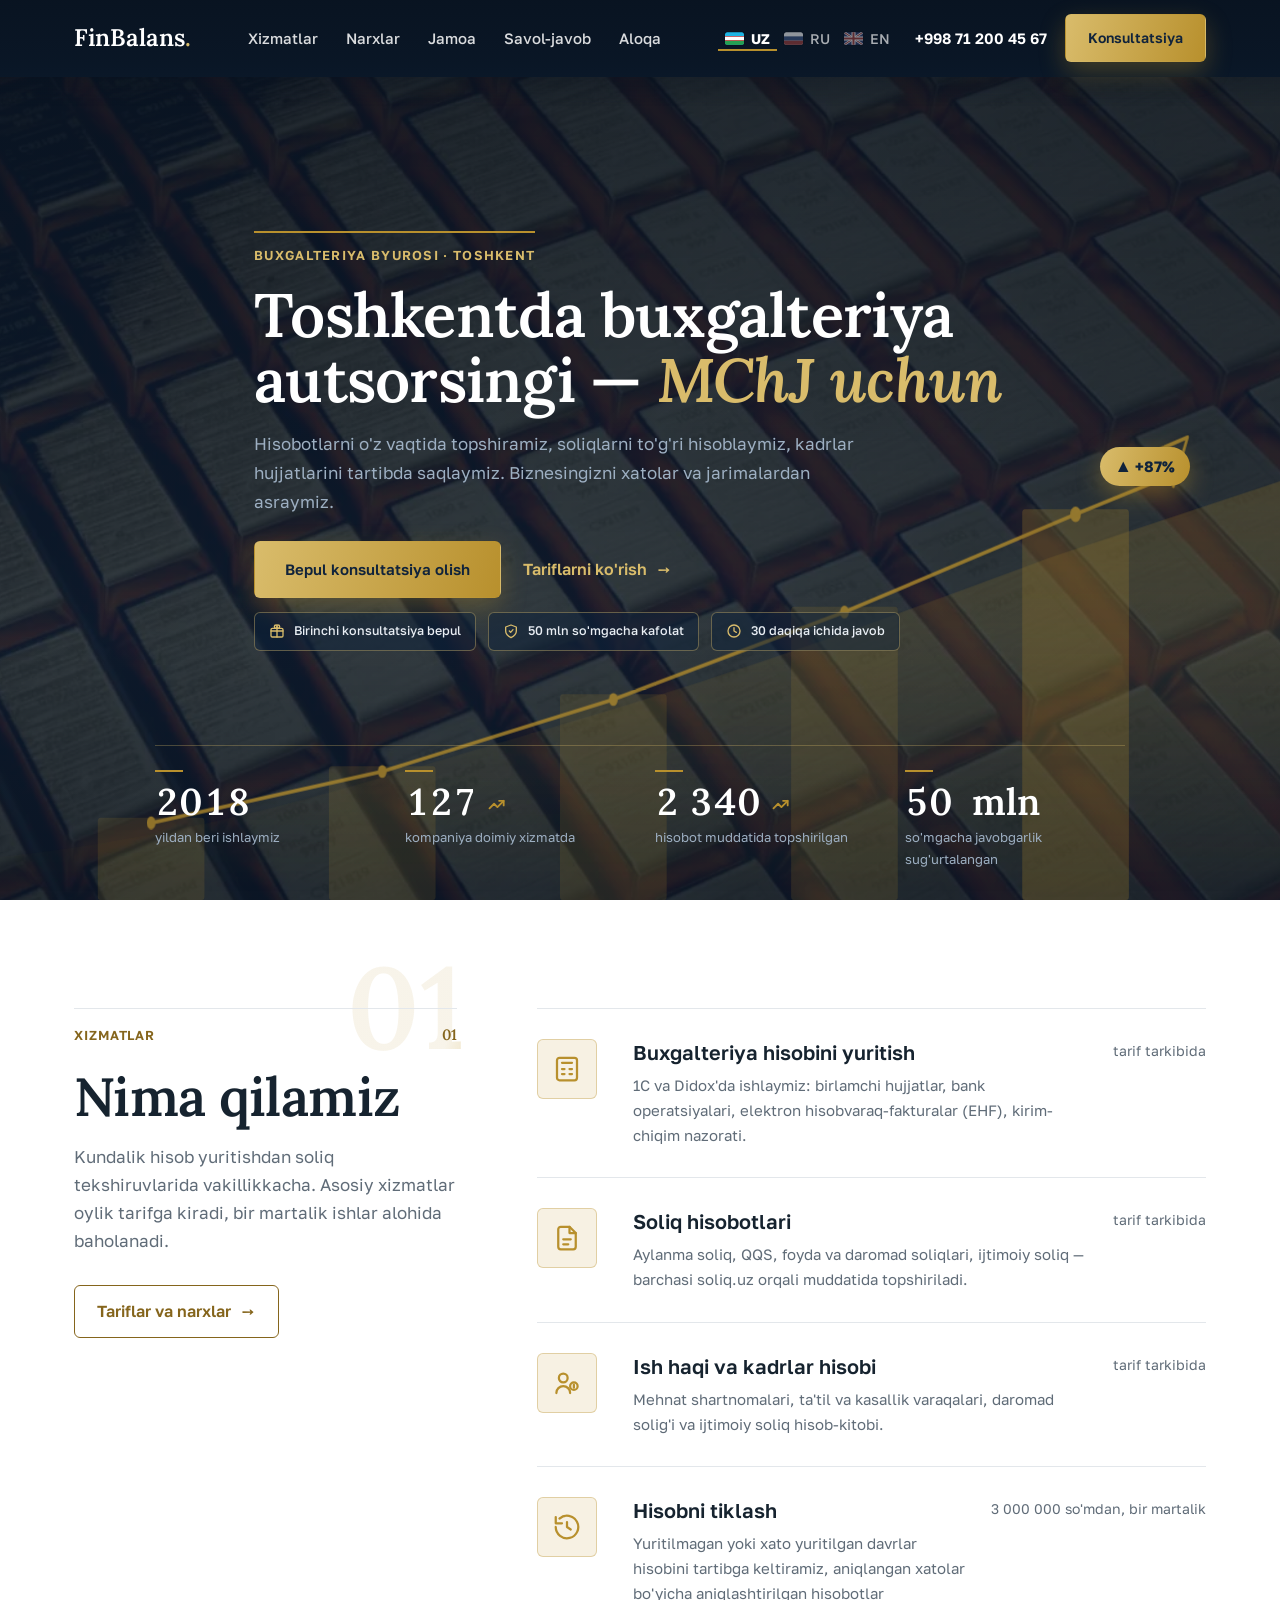
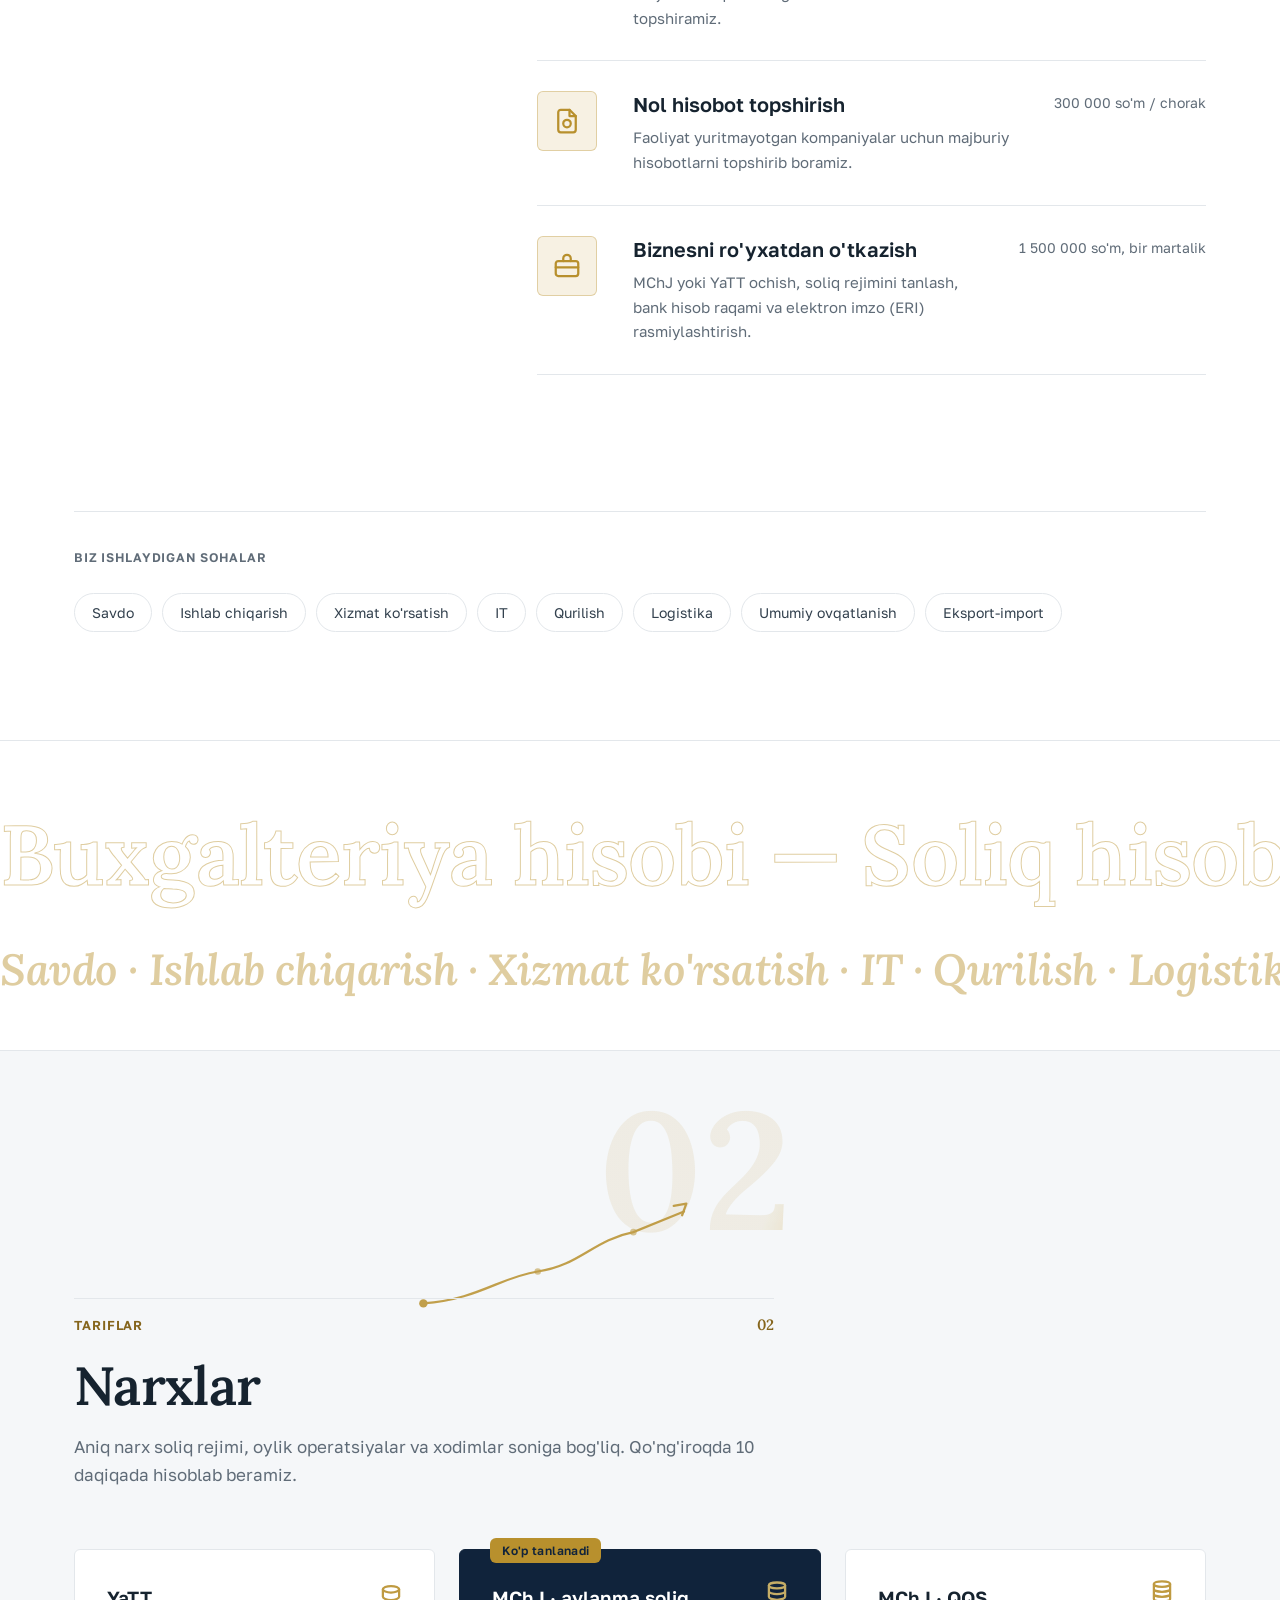
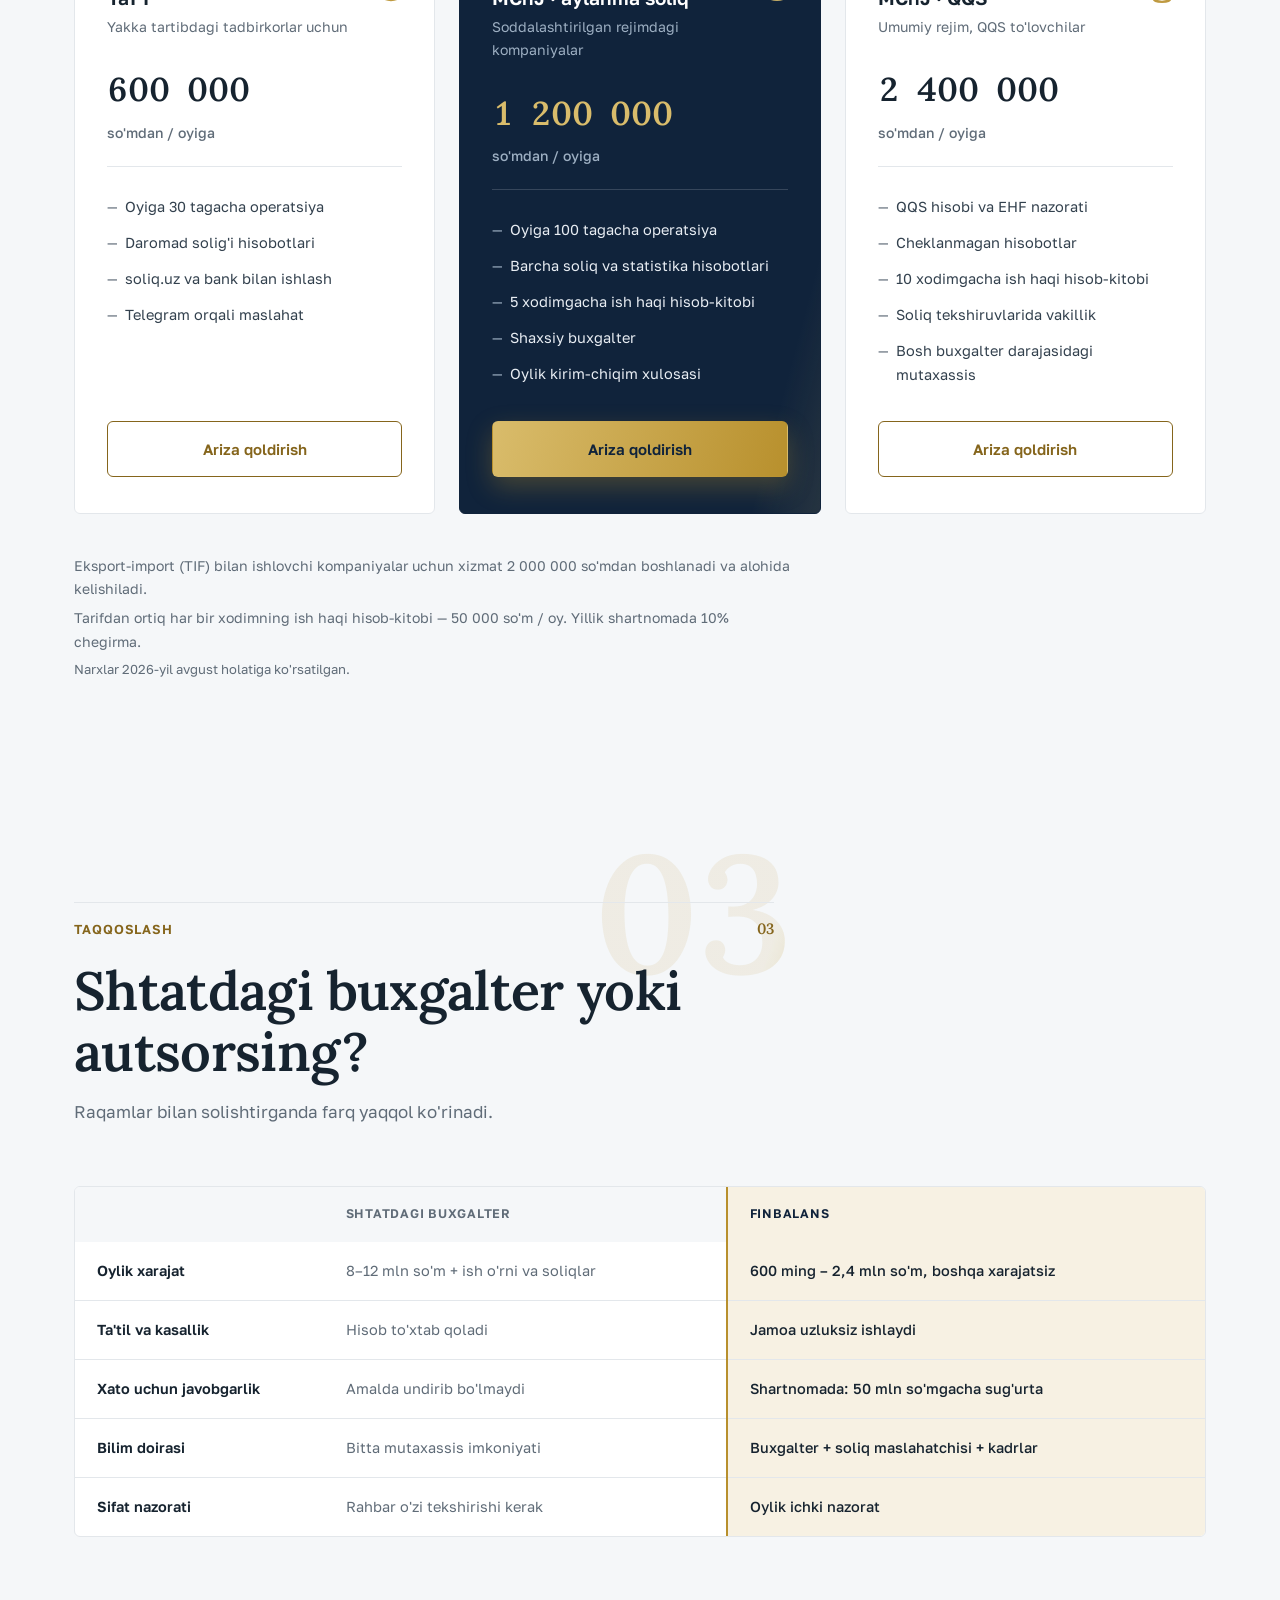
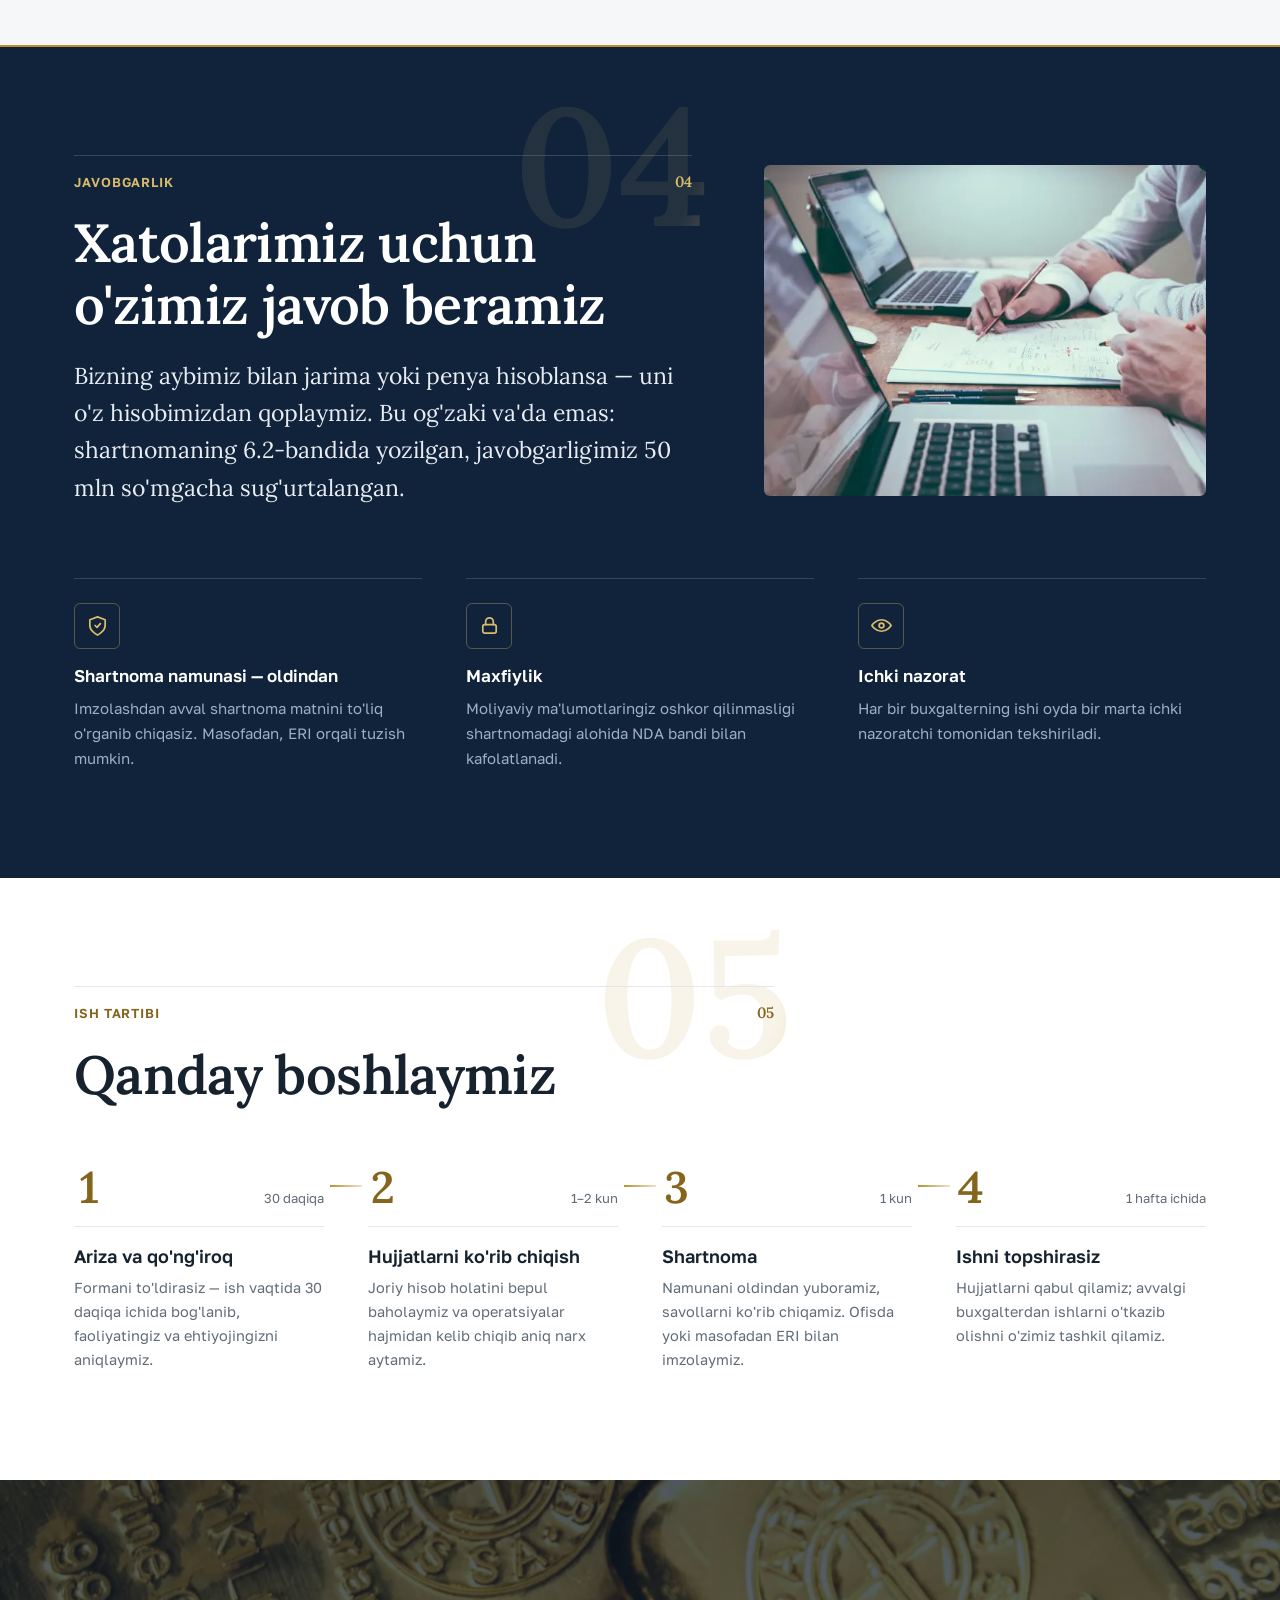
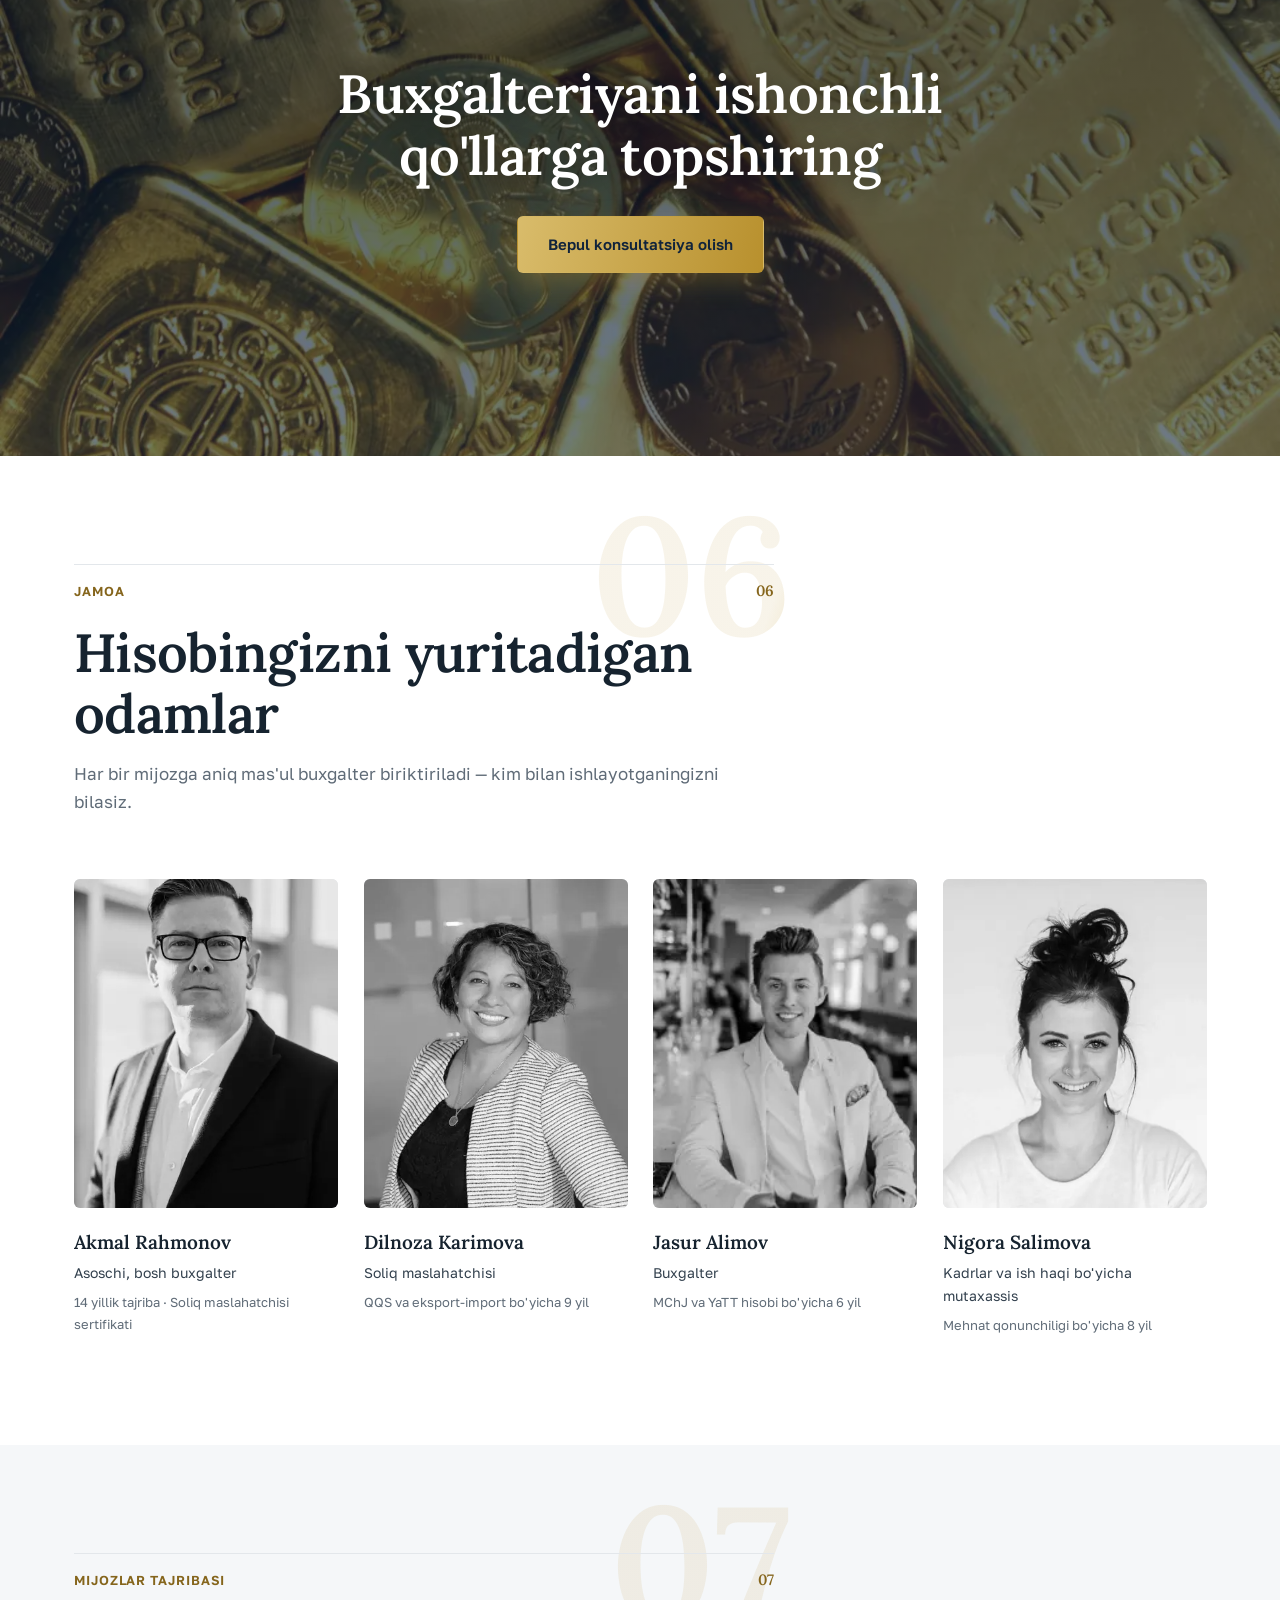
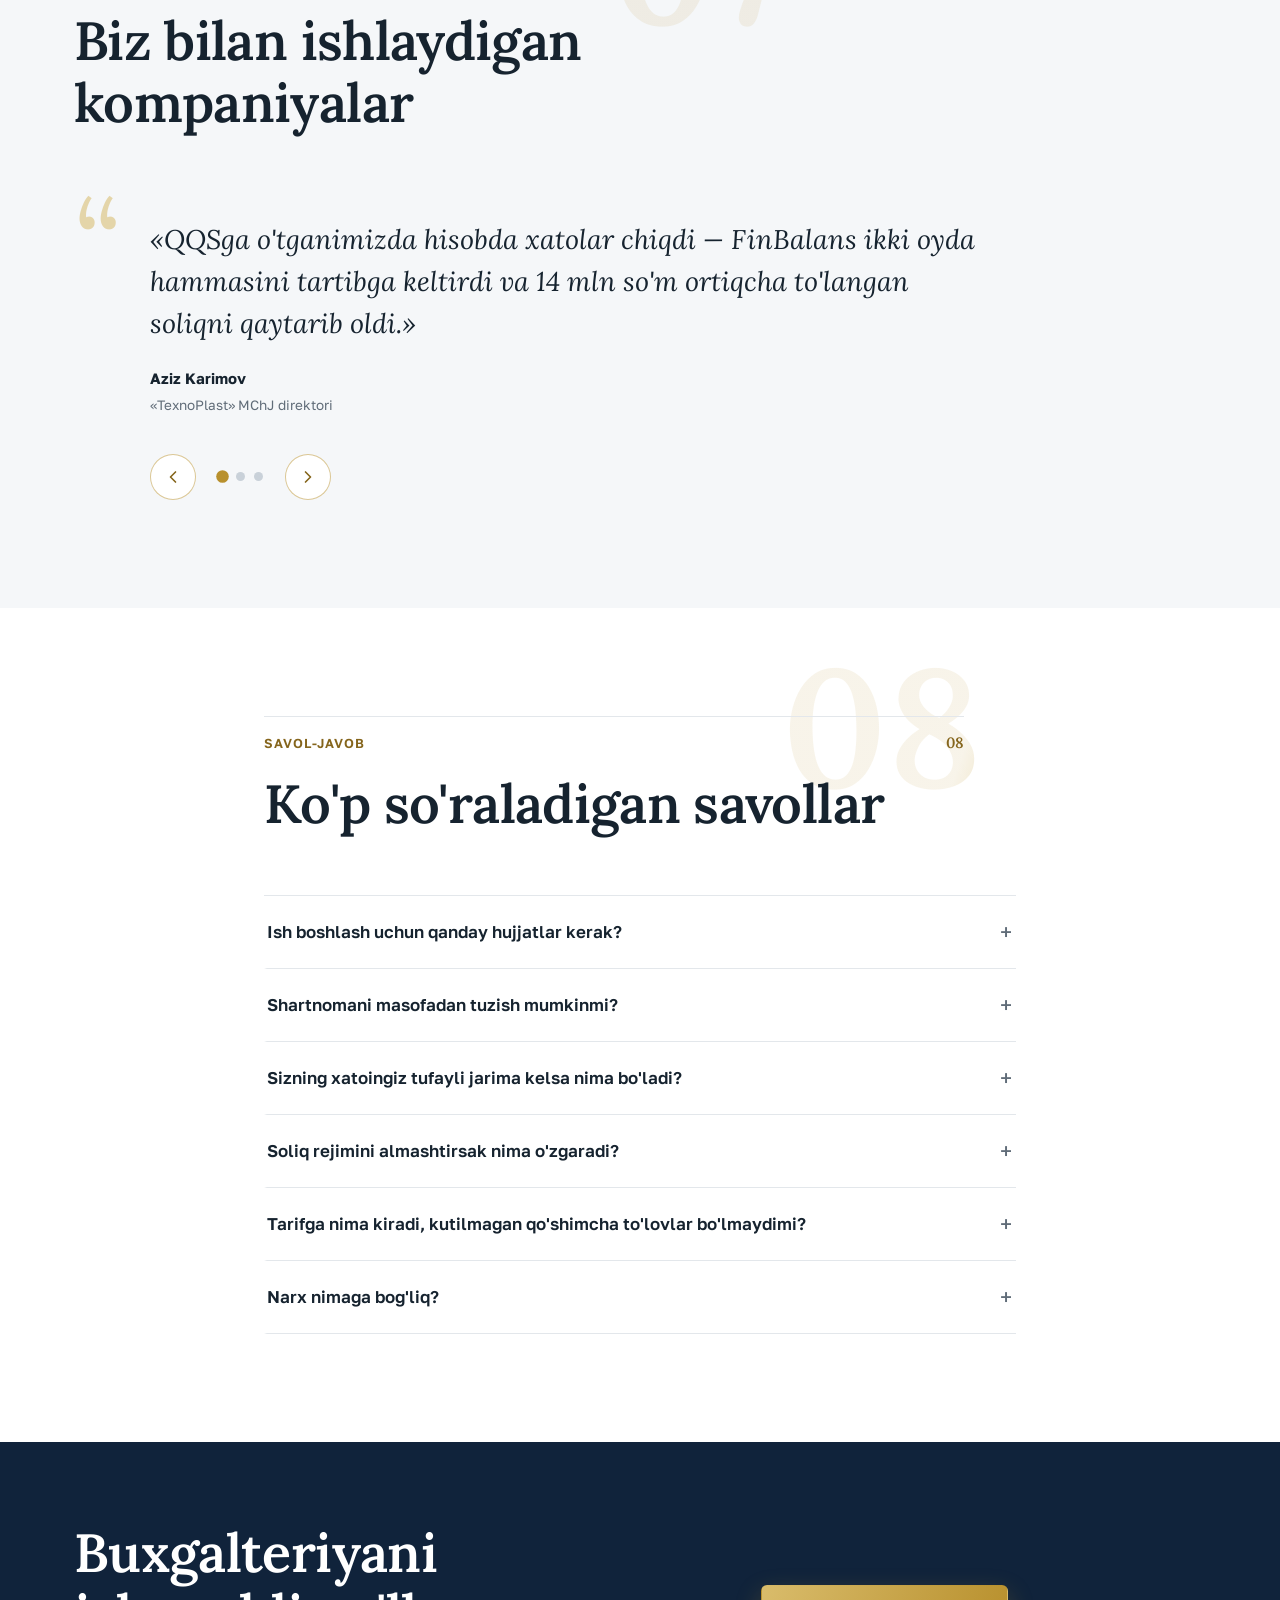
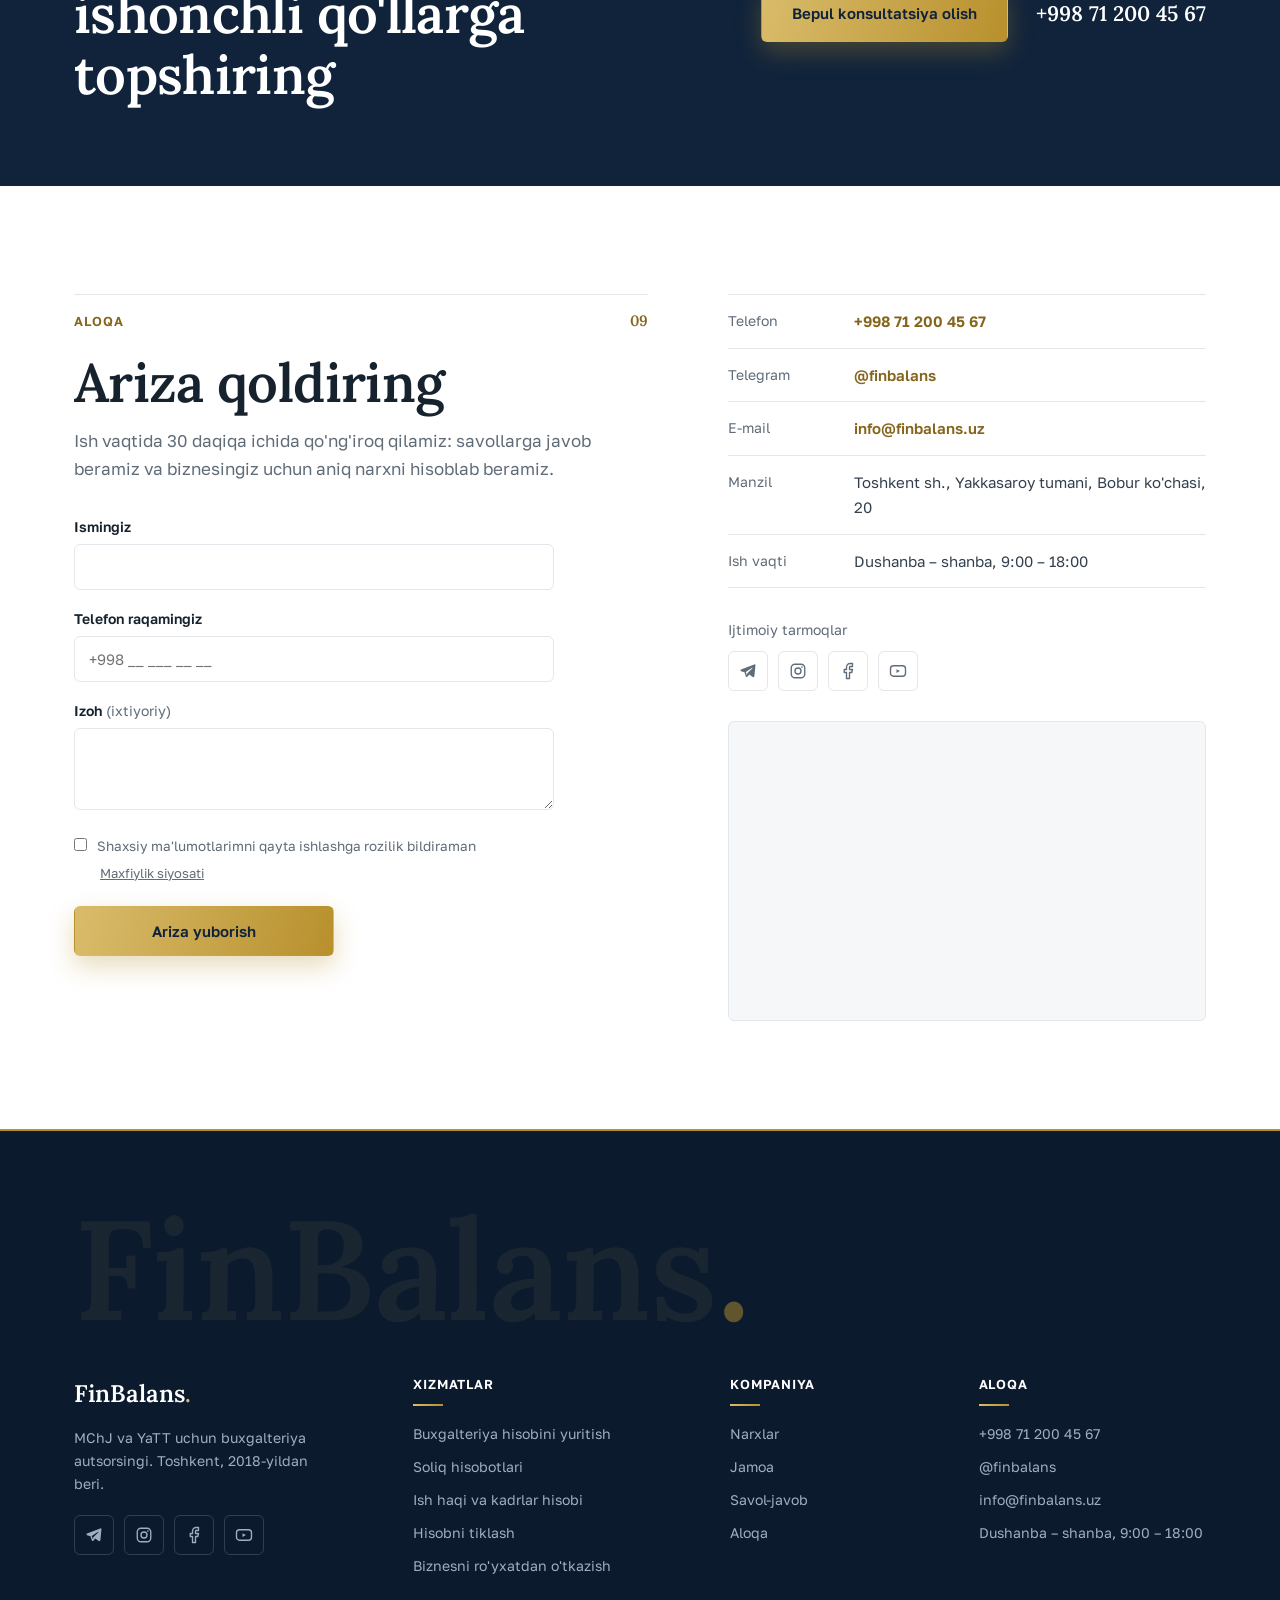
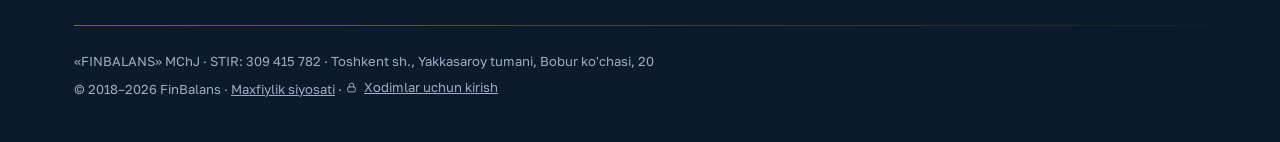
==== index.html @ d6e785ce "main.js endi birinchi bo'yashni to'smaydi (FCP) Waterfall'da ikkita render-blocking resurs turgan ed" ====
<!DOCTYPE html>
<html lang="uz">
<head>
  <meta charset="UTF-8">
  <meta name="viewport" content="width=device-width, initial-scale=1.0">
  <title>FinBalans — Toshkentda buxgalteriya xizmatlari</title>
  <meta name="description" content="MChJ va YaTT uchun buxgalteriya autsorsingi Toshkentda. Soliq hisobotlari, ish haqi, kadrlar hisobi. Javobgarlik shartnomada, 50 mln so'mgacha sug'urtalangan.">
  <link rel="icon" href="data:image/svg+xml,%3Csvg xmlns='http://www.w3.org/2000/svg' viewBox='0 0 64 64'%3E%3Crect width='64' height='64' rx='8' fill='%2310233B'/%3E%3Ctext x='32' y='45' font-family='Georgia,serif' font-size='38' font-weight='700' fill='%23fff' text-anchor='middle'%3EF%3C/text%3E%3C/svg%3E">
  <!-- Shriftlar o'z serverimizda (@font-face css/style.css boshida).
       Google Fonts'da birinchi bo'yash ikkita begona ulanish va
       ikki bosqichli so'rov zanjirini kutardi.
       Bu ikkitasi birinchi ekrandagi matnni chizadi: sarlavha
       (Lora 600) va matn (Golos 400). Qolganlari unicode-range
       bo'yicha kerak bo'lganda yuklanadi. -->
  <link rel="preload" as="font" type="font/woff2" crossorigin
        href="fonts/lora-var-latin.woff2">
  <link rel="preload" as="font" type="font/woff2" crossorigin
        href="fonts/golos-text-var-latin.woff2">
  <link rel="preload" as="font" type="font/woff2" crossorigin
        href="fonts/lora-var-i-latin.woff2">
  <!-- Telefon brauzerining tepa paneli sayt bilan bir rangda bo'ladi
       (Chrome/Android, Safari 15+). Header foni bilan bir xil navy. -->
  <meta name="theme-color" content="#10233B">
  <link rel="canonical" href="https://finbalans.vercel.app/">
  <!-- Uch til bitta sahifada (JS almashtiradi), shuning uchun uchalasi
       ham shu manzilga ishora qiladi. x-default - o'zbekcha. -->
  <link rel="alternate" hreflang="uz" href="https://finbalans.vercel.app/">
  <link rel="alternate" hreflang="ru" href="https://finbalans.vercel.app/">
  <link rel="alternate" hreflang="en" href="https://finbalans.vercel.app/">
  <link rel="alternate" hreflang="x-default" href="https://finbalans.vercel.app/">

  <meta property="og:type" content="website">
  <meta property="og:site_name" content="FinBalans">
  <meta property="og:title" content="FinBalans — Toshkentda buxgalteriya xizmatlari">
  <meta property="og:description" content="MChJ va YaTT uchun buxgalteriya autsorsingi. Javobgarlik shartnomada, 50 mln so'mgacha sug'urtalangan.">
  <meta property="og:locale" content="uz_UZ">
  <meta property="og:locale:alternate" content="ru_RU">
  <meta property="og:locale:alternate" content="en_US">
  <meta property="og:url" content="https://finbalans.vercel.app/">
  <!-- Telegram/Facebook/LinkedIn nisbiy manzilni o'qiy olmaydi -
       havola ulashilganda surat ko'rinishi uchun to'liq URL kerak -->
  <meta property="og:image" content="https://finbalans.vercel.app/img/gold.jpg">
  <meta property="og:image:width" content="1800">
  <meta property="og:image:height" content="1013">
  <meta property="og:image:alt" content="FinBalans — buxgalteriya xizmatlari">
  <meta name="twitter:card" content="summary_large_image">
  <meta name="twitter:title" content="FinBalans — Toshkentda buxgalteriya xizmatlari">
  <meta name="twitter:description" content="MChJ va YaTT uchun buxgalteriya autsorsingi. Javobgarlik shartnomada, 50 mln so'mgacha sug'urtalangan.">
  <meta name="twitter:image" content="https://finbalans.vercel.app/img/gold.jpg">

  <!-- LCP surati: brauzer <picture> ni o'qigunicha kutmasdan,
       aynan o'zi tanlaydigan o'lchamni oldindan tortadi -->
  <link rel="preload" as="image" type="image/webp"
        imagesrcset="img/gold-640.webp 640w, img/gold-800.webp 800w, img/gold-1080.webp 1080w, img/gold-1600.webp 1600w" imagesizes="100vw" fetchpriority="high">
  <script type="application/ld+json">
  {
    "@context": "https://schema.org",
    "@type": "AccountingService",
    "name": "FinBalans",
    "description": "MChJ va YaTT uchun buxgalteriya autsorsingi Toshkentda",
    "telephone": "+998712004567",
    "email": "info@finbalans.uz",
    "foundingDate": "2018",
    "priceRange": "600 000 - 2 400 000 UZS/oy",
    "openingHours": "Mo-Sa 09:00-18:00",
    "address": {
      "@type": "PostalAddress",
      "streetAddress": "Bobur ko'chasi, 20, Yakkasaroy tumani",
      "addressLocality": "Toshkent",
      "addressCountry": "UZ"
    }
  }
  </script>
  <!-- Savol-javob: Google qidiruv natijasida ochiladigan ro'yxat
       sifatida ko'rsatishi uchun. Matnlar sahifadagi bilan bir xil -
       aks holda Google strukturali ma'lumotni rad etadi. -->
  <script type="application/ld+json">
  {
    "@context": "https://schema.org",
    "@type": "FAQPage",
    "mainEntity": [
      {
        "@type": "Question",
        "name": "Ish boshlash uchun qanday hujjatlar kerak?",
        "acceptedAnswer": {
          "@type": "Answer",
          "text": "Guvohnoma, soliq.uz kabinetiga kirish, ERI kaliti, bank ko'chirmalari va mavjud bo'lsa — oxirgi topshirilgan hisobotlar. Ro'yxatni ariza qoldirganingizdan keyin yuboramiz; hujjatlarni Telegram orqali qabul qilamiz."
        }
      },
      {
        "@type": "Question",
        "name": "Shartnomani masofadan tuzish mumkinmi?",
        "acceptedAnswer": {
          "@type": "Answer",
          "text": "Ha. Shartnoma namunasini oldindan yuboramiz, kelishilgach ERI orqali masofadan imzolaymiz. Ofisga kelish shart emas."
        }
      },
      {
        "@type": "Question",
        "name": "Sizning xatoingiz tufayli jarima kelsa nima bo'ladi?",
        "acceptedAnswer": {
          "@type": "Answer",
          "text": "Jarima va penyani o'z hisobimizdan qoplaymiz — bu shartnomaning 6.2-bandida belgilangan. Javobgarligimiz 50 mln so'mgacha sug'urtalangan."
        }
      },
      {
        "@type": "Question",
        "name": "Soliq rejimini almashtirsak nima o'zgaradi?",
        "acceptedAnswer": {
          "@type": "Answer",
          "text": "O'tish hujjatlarini o'zimiz tayyorlaymiz va topshiramiz — bu tarifga kiradi. Tarif yangi rejimdagi ish hajmiga qarab qayta ko'rib chiqiladi va oldindan kelishiladi."
        }
      },
      {
        "@type": "Question",
        "name": "Tarifga nima kiradi, kutilmagan qo'shimcha to'lovlar bo'lmaydimi?",
        "acceptedAnswer": {
          "@type": "Answer",
          "text": "Tarif tarkibi shartnomaga ilova qilinadi: hisob yuritish, hisobotlar, kelishilgan miqdordagi xodimlar ish haqi. Tarifdan tashqari ishlar (masalan, hisobni tiklash) faqat oldindan kelishilgan narxda bajariladi."
        }
      },
      {
        "@type": "Question",
        "name": "Narx nimaga bog'liq?",
        "acceptedAnswer": {
          "@type": "Answer",
          "text": "To'rt omilga: soliq rejimi (aylanma soliq yoki QQS), oylik operatsiyalar soni, xodimlar soni va eksport-import mavjudligi. Shu ma'lumotlar bilan narxni 10 daqiqada aniq aytamiz."
        }
      }
    ]
  }
  </script>
  <!-- `js` sinfi bu yerda qo'yiladi, main.js da emas. Sabab: main.js
       endi `defer` bilan yuklanadi va HTML tahlil qilinib bo'lgach
       ishga tushadi. Sinf o'sha paytda qo'yilsa, paydo bo'lish
       animatsiyasi kechikib yoqilar va bo'limlar avval ko'rinib,
       keyin g'oyib bo'lardi. Inline skript birinchi bo'yashdan
       oldin bajariladi. -->
  <script>document.documentElement.classList.add('js');</script>
  <link rel="stylesheet" href="css/style.css">
</head>
<body>

  <div class="loader" id="loader" aria-hidden="true">
    <span class="loader-brand">FinBalans<span class="brand-dot">.</span></span>
    <span class="loader-bar"></span>
  </div>

  <div class="scroll-progress" id="scrollProgress" aria-hidden="true"></div>

  <a class="skip-link" href="#top" data-i18n="a11y.skip">Mazmunga o'tish</a>


  <!-- ===================== Header ===================== -->
  <header class="site-header overlay" id="siteHeader">
    <div class="container header-inner">
      <a href="#top" class="brand">FinBalans<span class="brand-dot">.</span></a>

      <nav class="nav" id="nav">
        <a href="#services" data-i18n="nav.services">Xizmatlar</a>
        <a href="#pricing" data-i18n="nav.pricing">Narxlar</a>
        <a href="#team" data-i18n="nav.team">Jamoa</a>
        <a href="#faq" data-i18n="nav.faq">Savol-javob</a>
        <a href="#contact" data-i18n="nav.contact">Aloqa</a>
        <a href="tel:+998712004567" class="nav-mobile-only">+998 71 200 45 67</a>
      </nav>

      <div class="header-right">
        <div class="lang" role="group" aria-label="Til" data-i18n-attr="aria-label:a11y.langGroup">
          <button class="lang-btn" data-lang="uz"><svg class="lang-flag" viewBox="0 0 24 16" aria-hidden="true"><rect width="24" height="16" rx="2" fill="#1EB5E4"/><rect y="5.4" width="24" height="5.2" fill="#fff"/><rect y="10.6" width="24" height="5.4" fill="#27A052" rx="0"/><rect y="4.9" width="24" height="0.9" fill="#D6322E"/><rect y="10.2" width="24" height="0.9" fill="#D6322E"/></svg>UZ</button><!--
       --><button class="lang-btn" data-lang="ru"><svg class="lang-flag" viewBox="0 0 24 16" aria-hidden="true"><rect width="24" height="16" rx="2" fill="#fff"/><rect y="5.3" width="24" height="5.4" fill="#2E5AA7"/><rect y="10.7" width="24" height="5.3" fill="#D6322E"/></svg>RU</button><!--
       --><button class="lang-btn" data-lang="en"><svg class="lang-flag" viewBox="0 0 24 16" aria-hidden="true"><rect width="24" height="16" rx="2" fill="#2A3F8F"/><path d="M0 0l24 16M24 0L0 16" stroke="#fff" stroke-width="3"/><path d="M0 0l24 16M24 0L0 16" stroke="#D6322E" stroke-width="1.3"/><path d="M12 0v16M0 8h24" stroke="#fff" stroke-width="5"/><path d="M12 0v16M0 8h24" stroke="#D6322E" stroke-width="2.6"/></svg>EN</button>
        </div>
        <a class="header-phone" href="tel:+998712004567">+998 71 200 45 67</a>
        <a href="#contact" class="btn btn-primary btn-header" data-i18n="nav.cta">Konsultatsiya</a>
        <button class="burger" id="burger" aria-label="Menyu" aria-expanded="false" data-i18n-attr="aria-label:a11y.menu">
          <span></span><span></span>
        </button>
      </div>
    </div>

    <!-- Markaziy bank kursi: header ostidagi ikkinchi qator.
         Header bilan birga harakatlanadi - kontent ustiga tushmaydi. -->
    <div class="rates-strip" id="ratesBar" hidden>
      <div class="container rates-strip-inner">
        <span class="rates-label">
          <span data-i18n="rates.label">Markaziy bank kursi</span>
          <span class="rates-date" id="ratesDate"></span>
        </span>
        <div class="rates-view">
          <div class="rates-track">
            <ul class="rates-list" id="ratesList"></ul>
            <ul class="rates-list" id="ratesList2" aria-hidden="true"></ul>
          </div>
        </div>
      </div>
    </div>
  </header>

  <main id="top" tabindex="-1">

    <!-- ===================== Hero — to'liq ekranli ===================== -->
    <section class="hero">
      <div class="hero-bg" aria-hidden="true">
        <!-- WebP + o'lchamlar: telefon 1 800px suratni tortmaydi.
             <img src> - eski brauzerlar uchun zaxira (asl JPEG). -->
        <picture>
          <source type="image/webp" srcset="img/gold-640.webp 640w, img/gold-800.webp 800w, img/gold-1080.webp 1080w, img/gold-1600.webp 1600w" sizes="100vw">
          <img class="hero-slide active" src="img/gold.jpg" alt="" width="1800" height="1013" loading="eager" fetchpriority="high" decoding="async">
        </picture>
        <picture>
          <source type="image/webp" data-srcset="img/dollars-640.webp 640w, img/dollars-800.webp 800w, img/dollars-1080.webp 1080w, img/dollars-1600.webp 1600w" sizes="100vw">
          <img class="hero-slide" data-src="img/dollars.jpg" alt="" width="1800" height="1200" decoding="async">
        </picture>
        <picture>
          <source type="image/webp" data-srcset="img/office-640.webp 640w, img/office-800.webp 800w, img/office-1080.webp 1080w, img/office-1600.webp 1600w" sizes="100vw">
          <img class="hero-slide" data-src="img/office.jpg" alt="" width="1800" height="1202" decoding="async">
        </picture>
      </div>

      <svg class="hero-chart" aria-hidden="true" viewBox="0 0 1440 700" preserveAspectRatio="none" fill="none">
        <defs><linearGradient id="hcFill" x1="0" y1="0" x2="0" y2="1">
          <stop offset="0" stop-color="#B8902D" stop-opacity="0.30"/><stop offset="1" stop-color="#B8902D" stop-opacity="0"/>
        </linearGradient></defs>
        <!-- O'sib boruvchi ustunlar: har qanday odam "o'sish" deb o'qiydi -->
        <g fill="rgba(184,144,45,0.20)">
          <rect x="110" y="636" width="120" height="64" rx="3"/>
          <rect x="370" y="596" width="120" height="104" rx="3"/>
          <rect x="630" y="540" width="120" height="160" rx="3"/>
          <rect x="890" y="472" width="120" height="228" rx="3"/>
          <rect x="1150" y="396" width="120" height="304" rx="3" fill="rgba(184,144,45,0.32)"/>
        </g>
        <path class="hero-chart-area" d="M-20 668 C240 650 400 610 620 566 C840 522 1000 480 1180 434 L1450 372 L1450 700 L-20 700 Z" fill="url(#hcFill)"/>
        <path class="hero-chart-line" d="M170 640 L430 600 L690 544 L950 476 L1210 400 L1330 366" stroke="currentColor" stroke-width="3" stroke-linecap="round" stroke-linejoin="round"/>
        <path d="M1296 352l40-12-16 38" stroke="currentColor" stroke-width="3" stroke-linecap="round" stroke-linejoin="round" fill="none"/>
        <circle cx="170" cy="640" r="5" fill="currentColor"/>
        <circle cx="430" cy="600" r="5" fill="currentColor"/>
        <circle cx="690" cy="544" r="5" fill="currentColor"/>
        <circle cx="950" cy="476" r="5" fill="currentColor"/>
        <circle class="hero-chart-dot" cx="1210" cy="400" r="6" fill="currentColor"/>
      </svg>
      <span class="hero-chart-badge" aria-hidden="true">▲ +87%</span>
      <div class="container hero-content">
        <p class="hero-kicker" data-i18n="hero.kicker">Buxgalteriya byurosi · Toshkent</p>
        <h1><span data-i18n="hero.titleBase">Toshkentda buxgalteriya autsorsingi&nbsp;— </span><span class="typed-wrap"><span id="typedText">MChJ uchun</span></span></h1>
        <p class="lead" data-i18n="hero.lead">Hisobotlarni o'z vaqtida topshiramiz, soliqlarni to'g'ri hisoblaymiz, kadrlar hujjatlarini tartibda saqlaymiz. Biznesingizni xatolar va jarimalardan asraymiz.</p>
        <div class="hero-actions">
          <span class="cta-pulse-wrap"><a href="#contact" class="btn btn-light" data-i18n="hero.cta1">Bepul konsultatsiya olish</a></span>
          <a href="#pricing" class="link-arrow link-arrow-light" data-i18n="hero.cta2">Tariflarni ko'rish</a>
        </div>
        <div class="hero-chips">
          <span class="chip"><svg viewBox="0 0 24 24" fill="none" stroke="currentColor" stroke-width="2" stroke-linecap="round" stroke-linejoin="round"><rect x="3" y="8" width="18" height="13" rx="2"/><path d="M12 8v13M3 12h18M12 8c-2.5 0-4-1.2-4-2.9C8 3.4 9.6 3 10.6 3c1.6 0 2.4 2 1.4 5zM12 8c2.5 0 4-1.2 4-2.9C16 3.4 14.4 3 13.4 3c-1.6 0-2.4 2-1.4 5z"/></svg><span data-i18n="hero.chip1">Birinchi konsultatsiya bepul</span></span>
          <span class="chip"><svg viewBox="0 0 24 24" fill="none" stroke="currentColor" stroke-width="2" stroke-linecap="round" stroke-linejoin="round"><path d="M12 22s8-4 8-10V6l-8-3-8 3v6c0 6 8 10 8 10z"/><path d="M9.5 12l2 2 3.5-4"/></svg><span data-i18n="hero.chip2">50 mln so'mgacha kafolat</span></span>
          <span class="chip"><svg viewBox="0 0 24 24" fill="none" stroke="currentColor" stroke-width="2" stroke-linecap="round" stroke-linejoin="round"><circle cx="12" cy="12" r="9"/><path d="M12 7v5l3.5 2"/></svg><span data-i18n="hero.chip3">30 daqiqa ichida javob</span></span>
        </div>
      </div>

      <div class="container hero-facts">
        <dl class="facts">
          <div class="fact">
            <dt>2018</dt>
            <dd data-i18n="facts.f1">yildan beri ishlaymiz</dd>
          </div>
          <div class="fact">
            <dt><span class="counter" data-count="127">127</span> <span class="fact-trend" aria-hidden="true"><svg viewBox="0 0 24 24" fill="none" stroke="currentColor" stroke-width="2.2" stroke-linecap="round" stroke-linejoin="round"><path d="M3 16l5.5-5.5 4 4L20 7"/><path d="M14.5 7H20v5.5"/></svg></span></dt>
            <dd data-i18n="facts.f2">kompaniya doimiy xizmatda</dd>
          </div>
          <div class="fact">
            <dt><span class="counter" data-count="2340">2 340</span> <span class="fact-trend" aria-hidden="true"><svg viewBox="0 0 24 24" fill="none" stroke="currentColor" stroke-width="2.2" stroke-linecap="round" stroke-linejoin="round"><path d="M3 16l5.5-5.5 4 4L20 7"/><path d="M14.5 7H20v5.5"/></svg></span></dt>
            <dd data-i18n="facts.f3">hisobot muddatida topshirilgan</dd>
          </div>
          <div class="fact">
            <dt data-i18n="facts.f4num">50 mln</dt>
            <dd data-i18n="facts.f4">so'mgacha javobgarlik sug'urtalangan</dd>
          </div>
        </dl>
      </div>
    </section>

      </div>
    </div>

    <!-- ===================== Services ===================== -->
    <section class="section" id="services">
      <div class="container services-grid">
        <div class="services-head" data-num="01" data-reveal="left">
          <p class="kicker"><span class="kicker-num">01</span><span data-i18n="services.kicker">Xizmatlar</span></p>
          <h2 data-i18n="services.title">Nima qilamiz</h2>
          <p class="section-sub" data-i18n="services.sub">Kundalik hisob yuritishdan soliq tekshiruvlarida vakillikkacha. Asosiy xizmatlar oylik tarifga kiradi, bir martalik ishlar alohida baholanadi.</p>
          <a href="#pricing" class="link-arrow" data-i18n="services.link">Tariflar va narxlar</a>
        </div>

        <ol class="service-list stagger from-right" data-reveal>
          <li class="service-row">
            <span class="service-ic" aria-hidden="true"><svg viewBox="0 0 24 24" fill="none" stroke="currentColor" stroke-width="1.8" stroke-linecap="round" stroke-linejoin="round"><rect x="4" y="3" width="16" height="18" rx="2"/><path d="M8 7h8M8 12h2M8 16h2M14 12h2M14 16h2"/></svg></span>
            <div class="service-body">
              <h3 data-i18n="services.s1t">Buxgalteriya hisobini yuritish</h3>
              <p data-i18n="services.s1d">1C va Didox'da ishlaymiz: birlamchi hujjatlar, bank operatsiyalari, elektron hisobvaraq-fakturalar (EHF), kirim-chiqim nazorati.</p>
            </div>
            <span class="service-price" data-i18n="services.inTariff">tarif tarkibida</span>
          </li>
          <li class="service-row">
            <span class="service-ic" aria-hidden="true"><svg viewBox="0 0 24 24" fill="none" stroke="currentColor" stroke-width="1.8" stroke-linecap="round" stroke-linejoin="round"><path d="M14 3H7a2 2 0 0 0-2 2v14a2 2 0 0 0 2 2h10a2 2 0 0 0 2-2V8z"/><path d="M14 3v5h5M9 13h6M9 17h4"/></svg></span>
            <div class="service-body">
              <h3 data-i18n="services.s2t">Soliq hisobotlari</h3>
              <p data-i18n="services.s2d">Aylanma soliq, QQS, foyda va daromad soliqlari, ijtimoiy soliq — barchasi soliq.uz orqali muddatida topshiriladi.</p>
            </div>
            <span class="service-price" data-i18n="services.inTariff">tarif tarkibida</span>
          </li>
          <li class="service-row">
            <span class="service-ic" aria-hidden="true"><svg viewBox="0 0 24 24" fill="none" stroke="currentColor" stroke-width="1.8" stroke-linecap="round" stroke-linejoin="round"><circle cx="9" cy="8" r="3.5"/><path d="M3.5 20a5.5 5.5 0 0 1 11 0"/><circle cx="17.5" cy="14.5" r="3"/><path d="M17.5 13.3v2.4"/></svg></span>
            <div class="service-body">
              <h3 data-i18n="services.s3t">Ish haqi va kadrlar hisobi</h3>
              <p data-i18n="services.s3d">Mehnat shartnomalari, ta'til va kasallik varaqalari, daromad solig'i va ijtimoiy soliq hisob-kitobi.</p>
            </div>
            <span class="service-price" data-i18n="services.inTariff">tarif tarkibida</span>
          </li>
          <li class="service-row">
            <span class="service-ic" aria-hidden="true"><svg viewBox="0 0 24 24" fill="none" stroke="currentColor" stroke-width="1.8" stroke-linecap="round" stroke-linejoin="round"><path d="M3 12a9 9 0 1 0 3-6.7"/><path d="M3 4v5h5"/><path d="M12 8v4l3 2"/></svg></span>
            <div class="service-body">
              <h3 data-i18n="services.s4t">Hisobni tiklash</h3>
              <p data-i18n="services.s4d">Yuritilmagan yoki xato yuritilgan davrlar hisobini tartibga keltiramiz, aniqlangan xatolar bo'yicha aniqlashtirilgan hisobotlar topshiramiz.</p>
            </div>
            <span class="service-price" data-i18n="services.s4p">3 000 000 so'mdan, bir martalik</span>
          </li>
          <li class="service-row">
            <span class="service-ic" aria-hidden="true"><svg viewBox="0 0 24 24" fill="none" stroke="currentColor" stroke-width="1.8" stroke-linecap="round" stroke-linejoin="round"><path d="M14 3H7a2 2 0 0 0-2 2v14a2 2 0 0 0 2 2h10a2 2 0 0 0 2-2V8z"/><path d="M14 3v5h5"/><circle cx="12" cy="14" r="3"/></svg></span>
            <div class="service-body">
              <h3 data-i18n="services.s5t">Nol hisobot topshirish</h3>
              <p data-i18n="services.s5d">Faoliyat yuritmayotgan kompaniyalar uchun majburiy hisobotlarni topshirib boramiz.</p>
            </div>
            <span class="service-price" data-i18n="services.s5p">300 000 so'm / chorak</span>
          </li>
          <li class="service-row">
            <span class="service-ic" aria-hidden="true"><svg viewBox="0 0 24 24" fill="none" stroke="currentColor" stroke-width="1.8" stroke-linecap="round" stroke-linejoin="round"><rect x="3" y="8" width="18" height="12" rx="2"/><path d="M9 8V6a3 3 0 0 1 6 0v2M3 13h18"/></svg></span>
            <div class="service-body">
              <h3 data-i18n="services.s6t">Biznesni ro'yxatdan o'tkazish</h3>
              <p data-i18n="services.s6d">MChJ yoki YaTT ochish, soliq rejimini tanlash, bank hisob raqami va elektron imzo (ERI) rasmiylashtirish.</p>
            </div>
            <span class="service-price" data-i18n="services.s6p">1 500 000 so'm, bir martalik</span>
          </li>
        </ol>

        <div class="industries" data-reveal>
          <span class="industries-label" data-i18n="ind.label">Biz ishlaydigan sohalar</span>
          <ul class="chips">
            <li data-i18n="ind.i1">Savdo</li>
            <li data-i18n="ind.i2">Ishlab chiqarish</li>
            <li data-i18n="ind.i3">Xizmat ko'rsatish</li>
            <li data-i18n="ind.i4">IT</li>
            <li data-i18n="ind.i5">Qurilish</li>
            <li data-i18n="ind.i6">Logistika</li>
            <li data-i18n="ind.i7">Umumiy ovqatlanish</li>
            <li data-i18n="ind.i8">Eksport-import</li>
          </ul>
        </div>
      </div>
    </section>


    <!-- ===================== Marquee-lenta ===================== -->
    <div class="txt-marquee" aria-hidden="true">
      <div class="txt-marquee-track">
        <span data-i18n="marquee.text">Buxgalteriya hisobi — Soliq hisobotlari — Ish haqi va kadrlar — Moliyaviy xotirjamlik — </span><span data-i18n="marquee.text">Buxgalteriya hisobi — Soliq hisobotlari — Ish haqi va kadrlar — Moliyaviy xotirjamlik — </span>
      </div>
      <div class="txt-marquee-track txt-marquee-rev">
        <span id="marquee2a"></span><span id="marquee2b"></span>
      </div>
    </div>


    <!-- ===================== Pricing ===================== -->
    <section class="section section-gray" id="pricing">
      <div class="container">
        <div class="section-head" data-num="02" data-reveal>
          <svg class="pricing-growth" aria-hidden="true" viewBox="0 0 320 140" fill="none">
            <path d="M10 122 C68 118 92 94 132 88 C176 82 192 54 234 46 L288 24" stroke="currentColor" stroke-width="2.4" stroke-linecap="round"/>
            <path d="M277 18l13.5-2.5-4.5 12.5" stroke="currentColor" stroke-width="2.4" stroke-linecap="round" stroke-linejoin="round"/>
            <circle cx="10" cy="122" r="4.5" fill="currentColor"/>
            <circle cx="132" cy="88" r="3.5" fill="currentColor" opacity="0.6"/>
            <circle cx="234" cy="46" r="3.5" fill="currentColor" opacity="0.6"/>
          </svg>
          <p class="kicker"><span class="kicker-num">02</span><span data-i18n="pricing.kicker">Tariflar</span></p>
          <h2 data-i18n="pricing.title">Narxlar</h2>
          <p class="section-sub" data-i18n="pricing.sub">Aniq narx soliq rejimi, oylik operatsiyalar va xodimlar soniga bog'liq. Qo'ng'iroqda 10 daqiqada hisoblab beramiz.</p>
        </div>

        <div class="tariffs stagger" data-reveal>
          <article class="tariff">
            <span class="tariff-ic" aria-hidden="true"><svg viewBox="0 0 24 24" fill="none" stroke="currentColor" stroke-width="1.8" stroke-linecap="round" stroke-linejoin="round"><ellipse cx="12" cy="9" rx="6.5" ry="2.6"/><path d="M5.5 9v6c0 1.4 2.9 2.6 6.5 2.6s6.5-1.2 6.5-2.6V9"/></svg></span>
            <h3 data-i18n="pricing.t1name">YaTT</h3>
            <p class="tariff-for" data-i18n="pricing.t1for">Yakka tartibdagi tadbirkorlar uchun</p>
            <p class="tariff-price"><span data-i18n="pricing.t1price">600 000</span> <span class="tariff-unit" data-i18n="pricing.unit">so'mdan / oyiga</span></p>
            <ul class="tariff-list">
              <li data-i18n="pricing.t1f1">Oyiga 30 tagacha operatsiya</li>
              <li data-i18n="pricing.t1f2">Daromad solig'i hisobotlari</li>
              <li data-i18n="pricing.t1f3">soliq.uz va bank bilan ishlash</li>
              <li data-i18n="pricing.t1f4">Telegram orqali maslahat</li>
            </ul>
            <a href="#contact" class="btn btn-outline" data-i18n="pricing.cta">Ariza qoldirish</a>
          </article>

          <article class="tariff tariff-main">
            <p class="tariff-tag" data-i18n="pricing.tag">Ko'p tanlanadi</p>
            <span class="tariff-ic" aria-hidden="true"><svg viewBox="0 0 24 24" fill="none" stroke="currentColor" stroke-width="1.8" stroke-linecap="round" stroke-linejoin="round"><ellipse cx="12" cy="6" rx="6.5" ry="2.4"/><path d="M5.5 6v4.5c0 1.3 2.9 2.4 6.5 2.4s6.5-1.1 6.5-2.4V6M5.5 10.5V15c0 1.3 2.9 2.4 6.5 2.4s6.5-1.1 6.5-2.4v-4.5"/></svg></span>
            <h3 data-i18n="pricing.t2name">MChJ · aylanma soliq</h3>
            <p class="tariff-for" data-i18n="pricing.t2for">Soddalashtirilgan rejimdagi kompaniyalar</p>
            <p class="tariff-price"><span data-i18n="pricing.t2price">1 200 000</span> <span class="tariff-unit" data-i18n="pricing.unit">so'mdan / oyiga</span></p>
            <ul class="tariff-list">
              <li data-i18n="pricing.t2f1">Oyiga 100 tagacha operatsiya</li>
              <li data-i18n="pricing.t2f2">Barcha soliq va statistika hisobotlari</li>
              <li data-i18n="pricing.t2f3">5 xodimgacha ish haqi hisob-kitobi</li>
              <li data-i18n="pricing.t2f4">Shaxsiy buxgalter</li>
              <li data-i18n="pricing.t2f5">Oylik kirim-chiqim xulosasi</li>
            </ul>
            <a href="#contact" class="btn btn-light" data-i18n="pricing.cta">Ariza qoldirish</a>
          </article>

          <article class="tariff">
            <span class="tariff-ic" aria-hidden="true"><svg viewBox="0 0 24 24" fill="none" stroke="currentColor" stroke-width="1.8" stroke-linecap="round" stroke-linejoin="round"><ellipse cx="12" cy="4.8" rx="6.5" ry="2.2"/><path d="M5.5 4.8v4c0 1.2 2.9 2.2 6.5 2.2s6.5-1 6.5-2.2v-4M5.5 8.8v4c0 1.2 2.9 2.2 6.5 2.2s6.5-1 6.5-2.2v-4M5.5 12.8v4c0 1.2 2.9 2.2 6.5 2.2s6.5-1 6.5-2.2v-4"/></svg></span>
            <h3 data-i18n="pricing.t3name">MChJ · QQS</h3>
            <p class="tariff-for" data-i18n="pricing.t3for">Umumiy rejim, QQS to'lovchilar</p>
            <p class="tariff-price"><span data-i18n="pricing.t3price">2 400 000</span> <span class="tariff-unit" data-i18n="pricing.unit">so'mdan / oyiga</span></p>
            <ul class="tariff-list">
              <li data-i18n="pricing.t3f1">QQS hisobi va EHF nazorati</li>
              <li data-i18n="pricing.t3f2">Cheklanmagan hisobotlar</li>
              <li data-i18n="pricing.t3f3">10 xodimgacha ish haqi hisob-kitobi</li>
              <li data-i18n="pricing.t3f4">Soliq tekshiruvlarida vakillik</li>
              <li data-i18n="pricing.t3f5">Bosh buxgalter darajasidagi mutaxassis</li>
            </ul>
            <a href="#contact" class="btn btn-outline" data-i18n="pricing.cta">Ariza qoldirish</a>
          </article>
        </div>

        <div class="pricing-notes" data-reveal>
          <p data-i18n="pricing.note1">Eksport-import (TIF) bilan ishlovchi kompaniyalar uchun xizmat 2 000 000 so'mdan boshlanadi va alohida kelishiladi.</p>
          <p data-i18n="pricing.note2">Tarifdan ortiq har bir xodimning ish haqi hisob-kitobi — 50 000 so'm / oy. Yillik shartnomada 10% chegirma.</p>
          <p class="pricing-date" data-i18n="pricing.note3">Narxlar 2026-yil avgust holatiga ko'rsatilgan.</p>
        </div>
      </div>
    </section>


    <!-- ===================== Narx kalkulyatori ===================== -->
    

    <!-- ===================== Taqqoslash ===================== -->
    <section class="section section-gray" id="compare">
      <div class="container">
        <div class="section-head" data-num="03" data-reveal>
          <p class="kicker"><span class="kicker-num">03</span><span data-i18n="compare.kicker">Taqqoslash</span></p>
          <h2 data-i18n="compare.title">Shtatdagi buxgalter yoki autsorsing?</h2>
          <p class="section-sub" data-i18n="compare.sub">Raqamlar bilan solishtirganda farq yaqqol ko'rinadi.</p>
        </div>
        <div class="compare-wrap" data-reveal="right">
          <table class="compare">
            <thead>
              <tr>
                <th></th>
                <th data-i18n="compare.colA">Shtatdagi buxgalter</th>
                <th class="compare-us">FinBalans</th>
              </tr>
            </thead>
            <tbody>
              <tr>
                <th data-i18n="compare.r1l">Oylik xarajat</th>
                <td data-i18n="compare.r1a">8–12 mln so'm + ish o'rni va soliqlar</td>
                <td class="compare-us" data-i18n="compare.r1b">600 ming – 2,4 mln so'm, boshqa xarajatsiz</td>
              </tr>
              <tr>
                <th data-i18n="compare.r2l">Ta'til va kasallik</th>
                <td data-i18n="compare.r2a">Hisob to'xtab qoladi</td>
                <td class="compare-us" data-i18n="compare.r2b">Jamoa uzluksiz ishlaydi</td>
              </tr>
              <tr>
                <th data-i18n="compare.r3l">Xato uchun javobgarlik</th>
                <td data-i18n="compare.r3a">Amalda undirib bo'lmaydi</td>
                <td class="compare-us" data-i18n="compare.r3b">Shartnomada: 50 mln so'mgacha sug'urta</td>
              </tr>
              <tr>
                <th data-i18n="compare.r4l">Bilim doirasi</th>
                <td data-i18n="compare.r4a">Bitta mutaxassis imkoniyati</td>
                <td class="compare-us" data-i18n="compare.r4b">Buxgalter + soliq maslahatchisi + kadrlar</td>
              </tr>
              <tr>
                <th data-i18n="compare.r5l">Sifat nazorati</th>
                <td data-i18n="compare.r5a">Rahbar o'zi tekshirishi kerak</td>
                <td class="compare-us" data-i18n="compare.r5b">Oylik ichki nazorat</td>
              </tr>
            </tbody>
          </table>
        </div>

        <!-- ---------- Tejash grafigi ---------- --></div>
    </section>

    <!-- ===================== Guarantee — to'q band ===================== -->
    <section class="guarantee" id="guarantee">
      <div class="container">
        <div class="guarantee-grid">
          <div class="guarantee-head" data-num="04" data-reveal>
            <p class="kicker kicker-light"><span class="kicker-num">04</span><span data-i18n="guar.kicker">Javobgarlik</span></p>
            <h2 data-i18n="guar.title">Xatolarimiz uchun o'zimiz javob beramiz</h2>
            <p class="guarantee-lead" data-i18n="guar.lead">Bizning aybimiz bilan jarima yoki penya hisoblansa — uni o'z hisobimizdan qoplaymiz. Bu og'zaki va'da emas: shartnomaning 6.2-bandida yozilgan, javobgarligimiz 50 mln so'mgacha sug'urtalangan.</p>
          </div>
          <figure class="guarantee-media" data-reveal="left">
            <picture><source type="image/webp" srcset="img/handshake-640.webp 640w, img/handshake-800.webp 800w, img/handshake-1080.webp 1080w" sizes="(max-width: 1000px) 95vw, (max-width: 1180px) 40vw, 442px"><img src="img/handshake.jpg" alt="Shartnoma imzolash" data-i18n-attr="alt:guar.imgAlt" width="1200" height="801" loading="lazy" decoding="async"></picture>
          </figure>
        </div>
        <div class="guarantee-items stagger" data-reveal>
          <div class="guarantee-item">
            <span class="guar-ic" aria-hidden="true"><svg viewBox="0 0 24 24" fill="none" stroke="currentColor" stroke-width="1.8" stroke-linecap="round" stroke-linejoin="round"><path d="M12 22s8-4 8-10V6l-8-3-8 3v6c0 6 8 10 8 10z"/><path d="M9.5 12l2 2 3.5-4"/></svg></span>
            <h3 data-i18n="guar.i1t">Shartnoma namunasi — oldindan</h3>
            <p data-i18n="guar.i1d">Imzolashdan avval shartnoma matnini to'liq o'rganib chiqasiz. Masofadan, ERI orqali tuzish mumkin.</p>
          </div>
          <div class="guarantee-item">
            <span class="guar-ic" aria-hidden="true"><svg viewBox="0 0 24 24" fill="none" stroke="currentColor" stroke-width="1.8" stroke-linecap="round" stroke-linejoin="round"><rect x="5" y="11" width="14" height="9" rx="2"/><path d="M8 11V8a4 4 0 0 1 8 0v3"/></svg></span>
            <h3 data-i18n="guar.i2t">Maxfiylik</h3>
            <p data-i18n="guar.i2d">Moliyaviy ma'lumotlaringiz oshkor qilinmasligi shartnomadagi alohida NDA bandi bilan kafolatlanadi.</p>
          </div>
          <div class="guarantee-item">
            <span class="guar-ic" aria-hidden="true"><svg viewBox="0 0 24 24" fill="none" stroke="currentColor" stroke-width="1.8" stroke-linecap="round" stroke-linejoin="round"><path d="M2 12s3.5-6 10-6 10 6 10 6-3.5 6-10 6-10-6-10-6z"/><circle cx="12" cy="12" r="2.5"/></svg></span>
            <h3 data-i18n="guar.i3t">Ichki nazorat</h3>
            <p data-i18n="guar.i3d">Har bir buxgalterning ishi oyda bir marta ichki nazoratchi tomonidan tekshiriladi.</p>
          </div>
        </div>
      </div>
    </section>

    <!-- ===================== Process ===================== -->
    <section class="section" id="process">
      <div class="container">
        <div class="section-head" data-num="05" data-reveal>
          <p class="kicker"><span class="kicker-num">05</span><span data-i18n="process.kicker">Ish tartibi</span></p>
          <h2 data-i18n="process.title">Qanday boshlaymiz</h2>
        </div>
        <ol class="steps stagger from-left" data-reveal>
          <li class="step">
            <div class="step-head">
              <span class="step-num">1</span>
              <span class="step-time" data-i18n="process.s1time">30 daqiqa</span>
            </div>
            <h3 data-i18n="process.s1t">Ariza va qo'ng'iroq</h3>
            <p data-i18n="process.s1d">Formani to'ldirasiz — ish vaqtida 30 daqiqa ichida bog'lanib, faoliyatingiz va ehtiyojingizni aniqlaymiz.</p>
          </li>
          <li class="step">
            <div class="step-head">
              <span class="step-num">2</span>
              <span class="step-time" data-i18n="process.s2time">1–2 kun</span>
            </div>
            <h3 data-i18n="process.s2t">Hujjatlarni ko'rib chiqish</h3>
            <p data-i18n="process.s2d">Joriy hisob holatini bepul baholaymiz va operatsiyalar hajmidan kelib chiqib aniq narx aytamiz.</p>
          </li>
          <li class="step">
            <div class="step-head">
              <span class="step-num">3</span>
              <span class="step-time" data-i18n="process.s3time">1 kun</span>
            </div>
            <h3 data-i18n="process.s3t">Shartnoma</h3>
            <p data-i18n="process.s3d">Namunani oldindan yuboramiz, savollarni ko'rib chiqamiz. Ofisda yoki masofadan ERI bilan imzolaymiz.</p>
          </li>
          <li class="step">
            <div class="step-head">
              <span class="step-num">4</span>
              <span class="step-time" data-i18n="process.s4time">1 hafta ichida</span>
            </div>
            <h3 data-i18n="process.s4t">Ishni topshirasiz</h3>
            <p data-i18n="process.s4d">Hujjatlarni qabul qilamiz; avvalgi buxgalterdan ishlarni o'tkazib olishni o'zimiz tashkil qilamiz.</p>
          </li>
        </ol>
      </div>
    </section>

    <!-- ===================== Oltin-band (CTA) ===================== -->
    <section class="image-band image-zoom" data-reveal>
      <picture><source type="image/webp" srcset="img/gold-2-640.webp 640w, img/gold-2-800.webp 800w, img/gold-2-1080.webp 1080w, img/gold-2-1600.webp 1600w" sizes="100vw"><img src="img/gold-2.jpg" alt="Oltin tangalar o'sish dinamikasida" data-i18n-attr="alt:about.imgAlt" width="1800" height="1200" loading="lazy" decoding="async"></picture>
      <div class="money-overlay">
        <h2 data-i18n="cta.title">Buxgalteriyani ishonchli qo'llarga topshiring</h2>
        <a href="#contact" class="btn btn-light" data-i18n="hero.cta1">Bepul konsultatsiya olish</a>
      </div>
    </section>

    <!-- ===================== Team ===================== -->
    <section class="section" id="team">
      <div class="container">
        <div class="section-head" data-num="06" data-reveal>
          <p class="kicker"><span class="kicker-num">06</span><span data-i18n="team.kicker">Jamoa</span></p>
          <h2 data-i18n="team.title">Hisobingizni yuritadigan odamlar</h2>
          <p class="section-sub" data-i18n="team.sub">Har bir mijozga aniq mas'ul buxgalter biriktiriladi — kim bilan ishlayotganingizni bilasiz.</p>
        </div>
        <div class="team-grid stagger" data-reveal>
          <figure class="person">
            <span class="person-photo" data-name="Akmal Rahmonov"><picture><source type="image/webp" srcset="img/team-akmal-400.webp 400w, img/team-akmal-600.webp 600w" sizes="(max-width: 720px) 45vw, (max-width: 1000px) 22vw, 264px"><img src="img/team-akmal.jpg" alt="Akmal Rahmonov" width="600" height="900" loading="lazy" decoding="async"></picture></span>
            <figcaption>
              <strong>Akmal Rahmonov</strong>
              <span data-i18n="team.p1role">Asoschi, bosh buxgalter</span>
              <small data-i18n="team.p1cred">14 yillik tajriba · Soliq maslahatchisi sertifikati</small>
            </figcaption>
          </figure>
          <figure class="person">
            <span class="person-photo" data-name="Dilnoza Karimova"><picture><source type="image/webp" srcset="img/team-dilnoza-400.webp 400w, img/team-dilnoza-600.webp 600w" sizes="(max-width: 720px) 45vw, (max-width: 1000px) 22vw, 264px"><img src="img/team-dilnoza.jpg" alt="Dilnoza Karimova" width="600" height="900" loading="lazy" decoding="async"></picture></span>
            <figcaption>
              <strong>Dilnoza Karimova</strong>
              <span data-i18n="team.p2role">Soliq maslahatchisi</span>
              <small data-i18n="team.p2cred">QQS va eksport-import bo'yicha 9 yil</small>
            </figcaption>
          </figure>
          <figure class="person">
            <span class="person-photo" data-name="Jasur Alimov"><picture><source type="image/webp" srcset="img/team-jasur-400.webp 400w, img/team-jasur-600.webp 600w" sizes="(max-width: 720px) 45vw, (max-width: 1000px) 22vw, 264px"><img src="img/team-jasur.jpg" alt="Jasur Alimov" width="600" height="400" loading="lazy" decoding="async"></picture></span>
            <figcaption>
              <strong>Jasur Alimov</strong>
              <span data-i18n="team.p3role">Buxgalter</span>
              <small data-i18n="team.p3cred">MChJ va YaTT hisobi bo'yicha 6 yil</small>
            </figcaption>
          </figure>
          <figure class="person">
            <span class="person-photo" data-name="Nigora Salimova"><picture><source type="image/webp" srcset="img/team-nigora-400.webp 400w, img/team-nigora-600.webp 600w" sizes="(max-width: 720px) 45vw, (max-width: 1000px) 22vw, 264px"><img src="img/team-nigora.jpg" alt="Nigora Salimova" width="600" height="755" loading="lazy" decoding="async"></picture></span>
            <figcaption>
              <strong>Nigora Salimova</strong>
              <span data-i18n="team.p4role">Kadrlar va ish haqi bo'yicha mutaxassis</span>
              <small data-i18n="team.p4cred">Mehnat qonunchiligi bo'yicha 8 yil</small>
            </figcaption>
          </figure>
        </div>
      </div>
    </section>

    <!-- ===================== Reviews ===================== -->
    <section class="section section-gray" id="reviews">
      <div class="container">
        <div class="section-head" data-num="07" data-reveal>
          <p class="kicker"><span class="kicker-num">07</span><span data-i18n="reviews.kicker">Mijozlar tajribasi</span></p>
          <h2 data-i18n="reviews.title">Biz bilan ishlaydigan kompaniyalar</h2>
        </div>

        <div class="reviews-carousel" id="reviewsCarousel" data-reveal="right">
          <div class="reviews-viewport">
            <div class="reviews-track" id="reviewsTrack">
              <blockquote class="review-slide">
                <p data-i18n="reviews.r1text">«QQSga o'tganimizda hisobda xatolar chiqdi — FinBalans ikki oyda hammasini tartibga keltirdi va 14 mln so'm ortiqcha to'langan soliqni qaytarib oldi.»</p>
                <footer>
                  <strong>Aziz Karimov</strong>
                  <span data-i18n="reviews.r1role">«TexnoPlast» MChJ direktori</span>
                </footer>
              </blockquote>
              <blockquote class="review-slide">
                <p data-i18n="reviews.r2text">«Uch yildan beri birorta hisobot kechikmadi. Savolimga ish kunida bir soat ichida javob olaman — avvalgi buxgalterimiz bilan bunday bo'lmagan.»</p>
                <footer>
                  <strong>Nilufar Rashidova</strong>
                  <span data-i18n="reviews.r2role">«FoodCity» moliya menejeri</span>
                </footer>
              </blockquote>
              <blockquote class="review-slide">
                <p data-i18n="reviews.r3text">«Shtatdagi buxgalterga oyiga 8 mln so'm to'lardik. Endi xuddi shu hajmdagi ish 2,4 mln so'mga bajarilyapti — sifat esa yuqoriroq.»</p>
                <footer>
                  <strong>Jasur To'rayev</strong>
                  <span data-i18n="reviews.r3role">«LogiTrans» asoschisi</span>
                </footer>
              </blockquote>
            </div>
          </div>
          <div class="reviews-nav">
            <button type="button" class="rev-arrow" id="revPrev" aria-label="Oldingi fikr" data-i18n-attr="aria-label:reviews.prev">
              <svg viewBox="0 0 24 24" fill="none" stroke="currentColor" stroke-width="2" stroke-linecap="round" stroke-linejoin="round"><path d="M15 18l-6-6 6-6"/></svg>
            </button>
            <div class="reviews-dots" id="revDots"></div>
            <button type="button" class="rev-arrow" id="revNext" aria-label="Keyingi fikr" data-i18n-attr="aria-label:reviews.next">
              <svg viewBox="0 0 24 24" fill="none" stroke="currentColor" stroke-width="2" stroke-linecap="round" stroke-linejoin="round"><path d="M9 6l6 6-6 6"/></svg>
            </button>
          </div>
        </div>
      </div>
    </section>

    <!-- ===================== FAQ ===================== -->
    <section class="section" id="faq">
      <div class="container faq-wrap">
        <div class="section-head" data-num="08" data-reveal>
          <p class="kicker"><span class="kicker-num">08</span><span data-i18n="faq.kicker">Savol-javob</span></p>
          <h2 data-i18n="faq.title">Ko'p so'raladigan savollar</h2>
        </div>
        <div class="faq-list stagger from-right" data-reveal>
          <details class="faq-item">
            <summary data-i18n="faq.q1">Ish boshlash uchun qanday hujjatlar kerak?</summary>
            <p data-i18n="faq.a1">Guvohnoma, soliq.uz kabinetiga kirish, ERI kaliti, bank ko'chirmalari va mavjud bo'lsa — oxirgi topshirilgan hisobotlar. Ro'yxatni ariza qoldirganingizdan keyin yuboramiz; hujjatlarni Telegram orqali qabul qilamiz.</p>
          </details>
          <details class="faq-item">
            <summary data-i18n="faq.q2">Shartnomani masofadan tuzish mumkinmi?</summary>
            <p data-i18n="faq.a2">Ha. Shartnoma namunasini oldindan yuboramiz, kelishilgach ERI orqali masofadan imzolaymiz. Ofisga kelish shart emas.</p>
          </details>
          <details class="faq-item">
            <summary data-i18n="faq.q3">Sizning xatoingiz tufayli jarima kelsa nima bo'ladi?</summary>
            <p data-i18n="faq.a3">Jarima va penyani o'z hisobimizdan qoplaymiz — bu shartnomaning 6.2-bandida belgilangan. Javobgarligimiz 50 mln so'mgacha sug'urtalangan.</p>
          </details>
          <details class="faq-item">
            <summary data-i18n="faq.q4">Soliq rejimini almashtirsak nima o'zgaradi?</summary>
            <p data-i18n="faq.a4">O'tish hujjatlarini o'zimiz tayyorlaymiz va topshiramiz — bu tarifga kiradi. Tarif yangi rejimdagi ish hajmiga qarab qayta ko'rib chiqiladi va oldindan kelishiladi.</p>
          </details>
          <details class="faq-item">
            <summary data-i18n="faq.q5">Tarifga nima kiradi, kutilmagan qo'shimcha to'lovlar bo'lmaydimi?</summary>
            <p data-i18n="faq.a5">Tarif tarkibi shartnomaga ilova qilinadi: hisob yuritish, hisobotlar, kelishilgan miqdordagi xodimlar ish haqi. Tarifdan tashqari ishlar (masalan, hisobni tiklash) faqat oldindan kelishilgan narxda bajariladi.</p>
          </details>
          <details class="faq-item">
            <summary data-i18n="faq.q6">Narx nimaga bog'liq?</summary>
            <p data-i18n="faq.a6">To'rt omilga: soliq rejimi (aylanma soliq yoki QQS), oylik operatsiyalar soni, xodimlar soni va eksport-import mavjudligi. Shu ma'lumotlar bilan narxni 10 daqiqada aniq aytamiz.</p>
          </details>
        </div>
      </div>
    </section>

    <!-- ===================== CTA band ===================== -->
    <section class="cta-band">
      <div class="container cta-inner" data-reveal>
        <h2 data-i18n="cta.title">Buxgalteriyani ishonchli qo'llarga topshiring</h2>
        <div class="cta-actions">
          <a href="#contact" class="btn btn-light" data-i18n="hero.cta1">Bepul konsultatsiya olish</a>
          <a href="tel:+998712004567" class="cta-phone">+998 71 200 45 67</a>
        </div>
      </div>
    </section>

    <!-- ===================== Contact ===================== -->
    <section class="section" id="contact">
      <div class="container contact-grid">
        <div class="contact-form-col" data-reveal="left">
          <p class="kicker"><span class="kicker-num">09</span><span data-i18n="contact.kicker">Aloqa</span></p>
          <h2 data-i18n="contact.title">Ariza qoldiring</h2>
          <p class="section-sub" data-i18n="contact.sub">Ish vaqtida 30 daqiqa ichida qo'ng'iroq qilamiz: savollarga javob beramiz va biznesingiz uchun aniq narxni hisoblab beramiz.</p>

          <form class="contact-form" id="contactForm" novalidate>
            <div class="form-group">
              <label for="name" data-i18n="form.name">Ismingiz</label>
              <input type="text" id="name" name="name" required autocomplete="name">
            </div>
            <div class="form-group">
              <label for="phone" data-i18n="form.phone">Telefon raqamingiz</label>
              <input type="tel" id="phone" name="phone" required placeholder="+998 __ ___ __ __" autocomplete="tel">
            </div>
            <div class="form-group">
              <label for="message"><span data-i18n="form.message">Izoh</span> <em class="optional" data-i18n="form.optional">(ixtiyoriy)</em></label>
              <textarea id="message" name="message" rows="3"></textarea>
            </div>
            <div class="form-hp" aria-hidden="true">
              <label for="company">Company</label>
              <input type="text" id="company" name="company" tabindex="-1" autocomplete="off">
            </div>
            <label class="consent">
              <input type="checkbox" id="consent" required>
              <span data-i18n="form.consent">Shaxsiy ma'lumotlarimni qayta ishlashga rozilik bildiraman</span>
            </label>
            <p class="consent-more"><a href="privacy.html" data-i18n="footer.privacy">Maxfiylik siyosati</a></p>
            <button type="submit" class="btn btn-primary btn-submit" data-i18n="form.submit">Ariza yuborish</button>
            <p class="form-invalid" id="formInvalid" hidden role="alert" data-i18n="form.invalid">Iltimos, belgilangan maydonlarni to'ldiring va rozilik bandini belgilang.</p>
            <p class="form-success" id="formSuccess" hidden role="status" data-i18n="form.success">Rahmat, arizangiz qabul qilindi. Ish vaqtida 30 daqiqa ichida bog'lanamiz.</p>
            <p class="form-error" id="formError" hidden role="alert">
              <span data-i18n="form.error">Xatolik yuz berdi — ariza yuborilmadi. Iltimos, to'g'ridan-to'g'ri bog'laning:</span>
              <a href="https://t.me/finbalans" target="_blank" rel="noopener">@finbalans</a> ·
              <a href="tel:+998712004567">+998 71 200 45 67</a>
            </p>
          </form>
        </div>

        <div class="contact-info-col" data-reveal="right">
          <ul class="contact-list">
            <li>
              <span class="contact-label" data-i18n="contact.phoneLabel">Telefon</span>
              <a href="tel:+998712004567">+998 71 200 45 67</a>
            </li>
            <li>
              <span class="contact-label">Telegram</span>
              <a href="https://t.me/finbalans" target="_blank" rel="noopener">@finbalans</a>
            </li>
            <li>
              <span class="contact-label">E-mail</span>
              <a href="mailto:info@finbalans.uz">info@finbalans.uz</a>
            </li>
            <li>
              <span class="contact-label" data-i18n="contact.addressLabel">Manzil</span>
              <span data-i18n="contact.address">Toshkent sh., Yakkasaroy tumani, Bobur ko'chasi, 20</span>
            </li>
            <li>
              <span class="contact-label" data-i18n="contact.hoursLabel">Ish vaqti</span>
              <span data-i18n="contact.hours">Dushanba – shanba, 9:00 – 18:00</span>
            </li>
          </ul>
          <div class="contact-socials">
            <span class="contact-label" data-i18n="contact.socials">Ijtimoiy tarmoqlar</span>
            <div class="socials">
              <a href="https://t.me/finbalans" data-social="telegram" target="_blank" rel="noopener" aria-label="Telegram">
                <svg viewBox="0 0 24 24" class="ic-fill"><path d="M21.9 4.6c.2-1-.7-1.8-1.6-1.4L2.7 10.1c-1 .4-1 1.9.1 2.2l4.5 1.4 1.7 5.4c.3 1 1.6 1.2 2.2.4l2.5-3 4.6 3.4c.8.6 2 .2 2.2-.8l1.4-14.5zM9.1 13.2l8.5-5.4c.4-.2.7.3.4.6l-7 6.5-.3 3-1.6-4.7z"/></svg>
              </a>
              <a href="https://instagram.com/finbalans" data-social="instagram" target="_blank" rel="noopener" aria-label="Instagram">
                <svg viewBox="0 0 24 24"><rect x="3" y="3" width="18" height="18" rx="5"/><circle cx="12" cy="12" r="4"/><circle cx="17.2" cy="6.8" r="1.1" fill="currentColor" stroke="none"/></svg>
              </a>
              <a href="https://facebook.com/finbalans" data-social="facebook" target="_blank" rel="noopener" aria-label="Facebook">
                <svg viewBox="0 0 24 24"><path d="M18 2h-3a5 5 0 0 0-5 5v3H7v4h3v8h4v-8h3l1-4h-4V7a1 1 0 0 1 1-1h3z"/></svg>
              </a>
              <a href="https://youtube.com/@finbalans" data-social="youtube" target="_blank" rel="noopener" aria-label="YouTube">
                <svg viewBox="0 0 24 24"><rect x="2" y="5" width="20" height="14" rx="4"/><path d="M10 9.5v5l4.5-2.5z" fill="currentColor" stroke="none"/></svg>
              </a>
            </div>
          </div>
          <div class="map">
            <iframe title="FinBalans — xaritada" data-i18n-attr="title:contact.mapTitle" src="https://maps.google.com/maps?q=Bobur+ko%27chasi+20,+Yakkasaroy+tumani,+Toshkent&t=&z=16&ie=UTF8&iwloc=&output=embed" loading="lazy" referrerpolicy="no-referrer-when-downgrade"></iframe>
          </div>
          <!-- Mobil ekranda ko'rinadi: embed bloklansa ham manzil ochiladi -->
          <a class="map-open link-arrow" href="https://maps.google.com/?q=Bobur+ko%27chasi+20,+Yakkasaroy+tumani,+Toshkent" target="_blank" rel="noopener" data-i18n="contact.mapOpen">Xaritada ochish</a>
        </div>
      </div>
    </section>


  </main>

  <!-- ===================== Footer ===================== -->
  <footer class="footer">
    <div class="container">
      <p class="footer-mega" aria-hidden="true">FinBalans<span>.</span></p>
      <div class="footer-grid">
        <div class="footer-brand">
          <p class="brand brand-light">FinBalans<span class="brand-dot">.</span></p>
          <p class="footer-tagline" data-i18n="footer.tagline">MChJ va YaTT uchun buxgalteriya autsorsingi. Toshkent, 2018-yildan beri.</p>
          <div class="socials socials-dark">
            <a href="https://t.me/finbalans" data-social="telegram" target="_blank" rel="noopener" aria-label="Telegram">
              <svg viewBox="0 0 24 24" class="ic-fill"><path d="M21.9 4.6c.2-1-.7-1.8-1.6-1.4L2.7 10.1c-1 .4-1 1.9.1 2.2l4.5 1.4 1.7 5.4c.3 1 1.6 1.2 2.2.4l2.5-3 4.6 3.4c.8.6 2 .2 2.2-.8l1.4-14.5zM9.1 13.2l8.5-5.4c.4-.2.7.3.4.6l-7 6.5-.3 3-1.6-4.7z"/></svg>
            </a>
            <a href="https://instagram.com/finbalans" data-social="instagram" target="_blank" rel="noopener" aria-label="Instagram">
              <svg viewBox="0 0 24 24"><rect x="3" y="3" width="18" height="18" rx="5"/><circle cx="12" cy="12" r="4"/><circle cx="17.2" cy="6.8" r="1.1" fill="currentColor" stroke="none"/></svg>
            </a>
            <a href="https://facebook.com/finbalans" data-social="facebook" target="_blank" rel="noopener" aria-label="Facebook">
              <svg viewBox="0 0 24 24"><path d="M18 2h-3a5 5 0 0 0-5 5v3H7v4h3v8h4v-8h3l1-4h-4V7a1 1 0 0 1 1-1h3z"/></svg>
            </a>
            <a href="https://youtube.com/@finbalans" data-social="youtube" target="_blank" rel="noopener" aria-label="YouTube">
              <svg viewBox="0 0 24 24"><rect x="2" y="5" width="20" height="14" rx="4"/><path d="M10 9.5v5l4.5-2.5z" fill="currentColor" stroke="none"/></svg>
            </a>
          </div>
        </div>
        <div class="footer-col">
          <p class="footer-heading" data-i18n="footer.colServices">Xizmatlar</p>
          <a href="#services" data-i18n="services.s1t">Buxgalteriya hisobini yuritish</a>
          <a href="#services" data-i18n="services.s2t">Soliq hisobotlari</a>
          <a href="#services" data-i18n="services.s3t">Ish haqi va kadrlar hisobi</a>
          <a href="#services" data-i18n="services.s4t">Hisobni tiklash</a>
          <a href="#services" data-i18n="services.s6t">Biznesni ro'yxatdan o'tkazish</a>
        </div>
        <div class="footer-col">
          <p class="footer-heading" data-i18n="footer.colCompany">Kompaniya</p>
          <a href="#pricing" data-i18n="nav.pricing">Narxlar</a>
          <a href="#team" data-i18n="nav.team">Jamoa</a>
          <a href="#faq" data-i18n="nav.faq">Savol-javob</a>
          <a href="#contact" data-i18n="nav.contact">Aloqa</a>
        </div>
        <div class="footer-col">
          <p class="footer-heading" data-i18n="footer.colContact">Aloqa</p>
          <a href="tel:+998712004567">+998 71 200 45 67</a>
          <a href="https://t.me/finbalans" target="_blank" rel="noopener">@finbalans</a>
          <a href="mailto:info@finbalans.uz">info@finbalans.uz</a>
          <span data-i18n="contact.hours">Dushanba – shanba, 9:00 – 18:00</span>
        </div>
      </div>
      <div class="footer-legal">
        <p>
          <span data-i18n="footer.legalName">«FINBALANS» MChJ</span> ·
          <span data-i18n="footer.stir">STIR: 309 415 782</span> ·
          <span data-i18n="contact.address">Toshkent sh., Yakkasaroy tumani, Bobur ko'chasi, 20</span>
        </p>
        <p>
          © 2018–<span id="year">2026</span> FinBalans ·
          <a href="privacy.html" data-i18n="footer.privacy">Maxfiylik siyosati</a> ·
          <a href="admin.html" class="footer-admin" rel="nofollow">
            <svg viewBox="0 0 24 24" aria-hidden="true"><rect x="5" y="11" width="14" height="9" rx="2" fill="none" stroke="currentColor" stroke-width="1.8"/><path d="M8 11V8a4 4 0 0 1 8 0v3" fill="none" stroke="currentColor" stroke-width="1.8" stroke-linecap="round"/></svg>
            <span data-i18n="footer.admin">Xodimlar uchun kirish</span>
          </a>
        </p>
      </div>
    </div>
  </footer>

  <a class="float-tg" id="floatTg" href="https://t.me/finbalans" data-social="telegram" target="_blank" rel="noopener" aria-label="Telegram orqali yozish" data-i18n-attr="aria-label:a11y.tg">
    <svg viewBox="0 0 24 24"><path d="M21.9 4.6c.2-1-.7-1.8-1.6-1.4L2.7 10.1c-1 .4-1 1.9.1 2.2l4.5 1.4 1.7 5.4c.3 1 1.6 1.2 2.2.4l2.5-3 4.6 3.4c.8.6 2 .2 2.2-.8l1.4-14.5zM9.1 13.2l8.5-5.4c.4-.2.7.3.4.6l-7 6.5-.3 3-1.6-4.7z"/></svg>
  </a>

  <button type="button" class="back-top" id="backTop" aria-label="Yuqoriga qaytish" data-i18n-attr="aria-label:a11y.toTop">
    <svg viewBox="0 0 24 24" fill="none" stroke="currentColor" stroke-width="2.2" stroke-linecap="round" stroke-linejoin="round"><path d="M12 19V5M5 12l7-7 7 7"/></svg>
  </button>

  <div class="mobile-cta" id="mobileCta">
    <a href="tel:+998712004567" class="mobile-cta-btn mobile-cta-call" data-i18n="mobilebar.call">Qo'ng'iroq qilish</a>
    <a href="#contact" class="mobile-cta-btn mobile-cta-form" data-i18n="mobilebar.form">Ariza qoldirish</a>
  </div>

  <!-- defer: skript birinchi bo'yashni to'smaydi. Ilgari u
       render-blocking edi va FCP ni ~0.9 soniyaga kechiktirardi. -->
  <script src="js/main.js" defer></script>
</body>
</html>
---- css/style.css ----
/* =========================================================
   Shriftlar — o'z serverimizda, variable (o'zgaruvchan)
   ---------------------------------------------------------
   1. NEGA GOOGLE FONTS'DAN EMAS
      fonts.googleapis.com birinchi bo'yashdan oldin ikkita
      begona ulanish (DNS + TLS) va ikki bosqichli so'rov
      zanjirini talab qilardi: avval CSS, keyin undan woff2
      manzillari. LCP elementi aynan matn bo'lgani uchun bu
      to'g'ridan-to'g'ri sekinlashtirardi.

   2. NEGA VARIABLE
      Sayt Golos'ning to'rt og'irligini (400/500/600/700) va
      Lora'ning uchtasini (500, 600, 500-kursiv) ishlatadi -
      alohida fayllarda bu 7 ta so'rov, 247 KB edi.
      Variable shriftda bitta fayl butun og'irlik oralig'ini
      qamraydi: o'zbekcha sahifa uchun 3 fayl, 114 KB.

   3. SUBSETLAR
      Faqat latin, latin-ext, cyrillic, cyrillic-ext.
      Vietnam, math va symbols olib tashlandi - saytda
      ishlatilmaydi. unicode-range tufayli brauzer sahifadagi
      matnga kerak bo'lganini gina yuklaydi: o'zbekcha va
      inglizcha sahifa kirill fayllarini umuman tortmaydi.

   Yangilash: fonts.googleapis.com/css2 dan
   `Lora:ital,wght@0,400..700;1,400..700` va
   `Golos+Text:wght@400..900` so'rab, shu jadvalni qayta yasang.
   ========================================================= */

/* cyrillic-ext */
@font-face {
  font-family: 'Golos Text';
  font-style: normal;
  font-weight: 400 900;
  font-display: swap;
  src: url('../fonts/golos-text-var-cyrillic-ext.woff2') format('woff2');
  unicode-range: U+0460-052F, U+1C80-1C8A, U+20B4, U+2DE0-2DFF, U+A640-A69F, U+FE2E-FE2F;
}

/* cyrillic */
@font-face {
  font-family: 'Golos Text';
  font-style: normal;
  font-weight: 400 900;
  font-display: swap;
  src: url('../fonts/golos-text-var-cyrillic.woff2') format('woff2');
  unicode-range: U+0301, U+0400-045F, U+0490-0491, U+04B0-04B1, U+2116;
}

/* latin-ext */
@font-face {
  font-family: 'Golos Text';
  font-style: normal;
  font-weight: 400 900;
  font-display: swap;
  src: url('../fonts/golos-text-var-latin-ext.woff2') format('woff2');
  unicode-range: U+0100-02BA, U+02BD-02C5, U+02C7-02CC, U+02CE-02D7, U+02DD-02FF, U+0304, U+0308, U+0329, U+1D00-1DBF, U+1E00-1E9F, U+1EF2-1EFF, U+2020, U+20A0-20AB, U+20AD-20C0, U+2113, U+2C60-2C7F, U+A720-A7FF;
}

/* latin */
@font-face {
  font-family: 'Golos Text';
  font-style: normal;
  font-weight: 400 900;
  font-display: swap;
  src: url('../fonts/golos-text-var-latin.woff2') format('woff2');
  unicode-range: U+0000-00FF, U+0131, U+0152-0153, U+02BB-02BC, U+02C6, U+02DA, U+02DC, U+0304, U+0308, U+0329, U+2000-206F, U+20AC, U+2122, U+2191, U+2193, U+2212, U+2215, U+FEFF, U+FFFD;
}

/* cyrillic-ext */
@font-face {
  font-family: 'Lora';
  font-style: italic;
  font-weight: 400 700;
  font-display: swap;
  src: url('../fonts/lora-var-i-cyrillic-ext.woff2') format('woff2');
  unicode-range: U+0460-052F, U+1C80-1C8A, U+20B4, U+2DE0-2DFF, U+A640-A69F, U+FE2E-FE2F;
}

/* cyrillic */
@font-face {
  font-family: 'Lora';
  font-style: italic;
  font-weight: 400 700;
  font-display: swap;
  src: url('../fonts/lora-var-i-cyrillic.woff2') format('woff2');
  unicode-range: U+0301, U+0400-045F, U+0490-0491, U+04B0-04B1, U+2116;
}

/* latin-ext */
@font-face {
  font-family: 'Lora';
  font-style: italic;
  font-weight: 400 700;
  font-display: swap;
  src: url('../fonts/lora-var-i-latin-ext.woff2') format('woff2');
  unicode-range: U+0100-02BA, U+02BD-02C5, U+02C7-02CC, U+02CE-02D7, U+02DD-02FF, U+0304, U+0308, U+0329, U+1D00-1DBF, U+1E00-1E9F, U+1EF2-1EFF, U+2020, U+20A0-20AB, U+20AD-20C0, U+2113, U+2C60-2C7F, U+A720-A7FF;
}

/* latin */
@font-face {
  font-family: 'Lora';
  font-style: italic;
  font-weight: 400 700;
  font-display: swap;
  src: url('../fonts/lora-var-i-latin.woff2') format('woff2');
  unicode-range: U+0000-00FF, U+0131, U+0152-0153, U+02BB-02BC, U+02C6, U+02DA, U+02DC, U+0304, U+0308, U+0329, U+2000-206F, U+20AC, U+2122, U+2191, U+2193, U+2212, U+2215, U+FEFF, U+FFFD;
}

/* cyrillic-ext */
@font-face {
  font-family: 'Lora';
  font-style: normal;
  font-weight: 400 700;
  font-display: swap;
  src: url('../fonts/lora-var-cyrillic-ext.woff2') format('woff2');
  unicode-range: U+0460-052F, U+1C80-1C8A, U+20B4, U+2DE0-2DFF, U+A640-A69F, U+FE2E-FE2F;
}

/* cyrillic */
@font-face {
  font-family: 'Lora';
  font-style: normal;
  font-weight: 400 700;
  font-display: swap;
  src: url('../fonts/lora-var-cyrillic.woff2') format('woff2');
  unicode-range: U+0301, U+0400-045F, U+0490-0491, U+04B0-04B1, U+2116;
}

/* latin-ext */
@font-face {
  font-family: 'Lora';
  font-style: normal;
  font-weight: 400 700;
  font-display: swap;
  src: url('../fonts/lora-var-latin-ext.woff2') format('woff2');
  unicode-range: U+0100-02BA, U+02BD-02C5, U+02C7-02CC, U+02CE-02D7, U+02DD-02FF, U+0304, U+0308, U+0329, U+1D00-1DBF, U+1E00-1E9F, U+1EF2-1EFF, U+2020, U+20A0-20AB, U+20AD-20C0, U+2113, U+2C60-2C7F, U+A720-A7FF;
}

/* latin */
@font-face {
  font-family: 'Lora';
  font-style: normal;
  font-weight: 400 700;
  font-display: swap;
  src: url('../fonts/lora-var-latin.woff2') format('woff2');
  unicode-range: U+0000-00FF, U+0131, U+0152-0153, U+02BB-02BC, U+02C6, U+02DA, U+02DC, U+0304, U+0308, U+0329, U+2000-206F, U+20AC, U+2122, U+2191, U+2193, U+2212, U+2215, U+FEFF, U+FFFD;
}

/* ---------------------------------------------------------
   Metrikasi moslangan zaxira shriftlar
   ---------------------------------------------------------
   Shrift yuklanguncha matn tizim shriftida chiziladi. Muammo
   shundaki, ularning o'lchamlari boshqacha: Georgia Lora'dan
   ~10% keng, Segoe UI esa Golos'dan ~9% tor. Shu sabab
   sarlavha zaxira shriftda boshqacha qatorlarga bo'linar,
   haqiqiy shrift kelganda esa qayta joylashardi - hero
   sakrardi (CLS).

   Quyidagi ikki oila o'sha tizim shriftlarini brend
   shriftining o'lchamlariga "cho'zadi": size-adjust harflar
   kengligini, ascent/descent esa qator balandligini
   tenglashtiradi. Natijada almashinuv paytida hech narsa
   siljimaydi.

   Qiymatlar taxmin emas - canvas measureText bilan ikkala
   shriftda bir xil matn o'lchanib olindi. Shriftlar
   almashtirilsa, qaytadan o'lchash kerak.
   --------------------------------------------------------- */
@font-face {
  font-family: 'Lora Fallback';
  src: local('Georgia'), local('Times New Roman'), local('Times'), local('Liberation Serif');
  size-adjust: 90.65%;
  ascent-override: 111.42%;
  descent-override: 29.78%;
  line-gap-override: 0%;
}
@font-face {
  font-family: 'Golos Fallback';
  src: local('Segoe UI'), local('Roboto'), local('Helvetica Neue'), local('Arial'), local('Liberation Sans');
  size-adjust: 108.72%;
  ascent-override: 90.14%;
  descent-override: 20.24%;
  line-gap-override: 0%;
}

/* =========================================================
   FinBalans — buxgalteriya xizmatlari
   Boy tahririy uslub: to'liq ekranli fotoli hero, serif
   sarlavhalar, to'q ko'k bandlar, yumshoq animatsiyalar.
   ========================================================= */

:root {
  --ink: #16232F;            /* sarlavhalar (oq fonda) */
  --text: #33414E;           /* asosiy matn */
  --muted: #606C78;          /* ikkinchi darajali matn */
  --navy: #10233B;           /* to'q bandlar foni */
  --navy-2: #0B1A2C;         /* footer */
  --on-navy: #E8EDF3;        /* to'q fondagi matn */
  --on-navy-muted: #9DAFC2;  /* to'q fondagi ikkinchi matn */
  /* Oltin matn rangi. #8F6E1F edi - oq fonda 4.75 (AA), lekin
     kul rang bo'limlarda 4.43 va oltin tusli fonda 4.22, ya'ni
     WCAG AA (4.5) dan past. #85651C uchala fonda ham o'tadi:
     oq 5.42 / kul 5.05 / oltin tus 4.81. Ko'zga sezilmaydigan
     farq, lekin quyoshda telefon ekranida o'qish osonlashadi. */
  --accent: #85651C;         /* brend rang (oltin, matn uchun) */
  --accent-dark: #6E551A;
  --accent-soft: #D9BC6B;    /* to'q fondagi oltin */
  --accent-tint: #F7F1E3;
  --gold: #B8902D;           /* dekorativ oltin */
  --navy-hover: #1B3A5C;
  --bg: #FFFFFF;
  --bg-gray: #F5F7F9;
  --border: #E3E7EB;
  --border-navy: rgba(255, 255, 255, 0.16);
  --radius: 6px;
  --font: 'Golos Text', 'Golos Fallback', 'Segoe UI', Tahoma, sans-serif;
  --serif: 'Lora', 'Lora Fallback', Georgia, 'Times New Roman', serif;

  /* Tepa va past qatlamlarning o'lchov tokenlari. Bir joyda turadi,
     shuning uchun hero paddingi, anker sakrashi va suzuvchi tugmalar
     doim haqiqiy balandlikka mos keladi.
     Mobil qiymatlari fayl oxiridagi @media (max-width: 720px) da. */
  --hdr-h: 76px;      /* header qatori */
  --rates-h: 26px;    /* kurs lentasi */
  --cta-h: 0px;       /* yopishqoq CTA-panel (faqat mobil) */
}

* { margin: 0; padding: 0; box-sizing: border-box; }

html {
  scroll-behavior: smooth;
  /* Anker sarlavhasi header ostida qolib ketmasin: haqiqiy chrome
     balandligidan hisoblanadi (76 + 26 + 1px chiziq) */
  scroll-padding-top: calc(var(--hdr-h) + var(--rates-h) + 8px);
  -webkit-tap-highlight-color: transparent;

  /* ---------- Gorizontal siljishga qarshi qalqon ----------
     Bezak animatsiyasi sahifani hech qachon yon tomonga
     sudray olmasligi kerak. Aniq holat: `.stagger.from-right`
     ko'rinishdan oldin bolalarini translateX(40px) qiladi -
     768-1024px oralig'ida .container chetlarida 40px zaxira
     yo'q va hujjat kengayib ketardi (pastda 16px gorizontal
     scrollbar chiqardi).

     `clip`, `hidden` emas: `hidden` scroll konteyner yaratib,
     .services-head dagi `position: sticky` ni ishdan chiqaradi.
     `clip` esa faqat kesadi - sticky ham, smooth scroll ham,
     scroll-padding ham o'z holicha qoladi. */
  overflow-x: clip;
}

body {
  font-family: var(--font);
  font-size: 16px;
  line-height: 1.65;
  color: var(--text);
  background: var(--bg);
  -webkit-font-smoothing: antialiased;
}

img { display: block; max-width: 100%; height: auto; }

a { color: var(--accent); text-decoration: none; }
a:hover { text-decoration: underline; }

:focus-visible {
  outline: 2px solid var(--accent);
  outline-offset: 2px;
}

.container {
  max-width: 1180px;
  margin: 0 auto;
  padding: 0 24px;
}

.section { padding: 108px 0; }
.section-gray { background: var(--bg-gray); }

h1, h2 {
  font-family: var(--serif);
  font-weight: 600;
  color: var(--ink);
  line-height: 1.14;
  letter-spacing: -0.012em;
}
h1 { font-size: clamp(42px, 6vw, 84px); }
h2 { font-size: clamp(31px, 4.2vw, 54px); }
h3 {
  font-size: 17px;
  font-weight: 600;
  color: var(--ink);
  line-height: 1.3;
}

.kicker {
  display: flex;
  align-items: baseline;
  gap: 12px;
  width: 100%;
  font-size: 13px;
  font-weight: 600;
  letter-spacing: 0.07em;
  text-transform: uppercase;
  color: var(--accent);
  border-top: 1px solid var(--border);
  padding-top: 14px;
  margin-bottom: 18px;
}
.kicker-num {
  font-family: var(--serif);
  font-size: 15px;
  /* --gold (#B8902D) bezak rangi: hoshiya, gradient, ikonka uchun.
     Matn sifatida u oq fonda atigi 2.97 beradi (AA uchun 4.5 kerak),
     shuning uchun raqamlar matn-darajali oltinni oladi. To'q
     fonlarda .kicker-light uni --accent-soft ga almashtiradi. */
  color: var(--accent);
  letter-spacing: 0;
  order: 2;
  margin-left: auto;
}
.kicker-light { color: var(--accent-soft); border-top-color: var(--border-navy); }
.kicker-light .kicker-num { color: var(--accent-soft); }

.section-head { max-width: 700px; margin-bottom: 60px; }
.section-head h2 { margin-bottom: 16px; }
.section-sub { color: var(--muted); font-size: 17px; }

/* ---------- Tugmalar ---------- */
.btn {
  display: inline-block;
  padding: 15px 30px;
  border-radius: var(--radius);
  font-family: var(--font);
  font-size: 15px;
  font-weight: 600;
  text-align: center;
  cursor: pointer;
  border: 1px solid transparent;
  transition: background-color 0.18s ease, border-color 0.18s ease, color 0.18s ease;
}
.btn:hover { text-decoration: none; }

.btn-primary, .btn-light {
  position: relative;
  overflow: hidden;
  background: linear-gradient(105deg, #D9BC6B, #B8902D);
  color: var(--navy);
  box-shadow: 0 10px 26px rgba(184, 144, 45, 0.32);
}
.btn-primary:hover, .btn-light:hover {
  background: linear-gradient(105deg, #E4CD85, #C9A44A);
  color: var(--navy);
}
/* Shine-sweep: hoverda oltin tugma ustidan yorug' chiziq o'tadi */
.btn-primary::after, .btn-light::after {
  content: '';
  position: absolute;
  top: 0;
  left: -85%;
  width: 55%;
  height: 100%;
  background: linear-gradient(105deg, transparent, rgba(255, 255, 255, 0.55), transparent);
  transform: skewX(-20deg);
  pointer-events: none;
}
.btn-primary:hover::after, .btn-light:hover::after {
  left: 135%;
  transition: left 0.65s ease;
}

.btn-outline {
  background: transparent;
  color: var(--accent);
  border-color: var(--accent);
}
.btn-outline:hover { background: var(--accent-tint); }

.link-arrow { font-weight: 600; white-space: nowrap; }
.link-arrow::after {
  content: '→';
  display: inline-block;
  margin-left: 8px; /* strelka matnga yopishib qolmaydi */
  transition: transform 0.2s ease;
}
.link-arrow:hover::after { transform: translateX(4px); }
.link-arrow-light { color: var(--accent-soft); }
.link-arrow-light:hover { color: #fff; }

/* =========================================================
   Header — hero ustida shaffof, scrollda oq
   ========================================================= */
.site-header {
  position: fixed;
  /* Kurs lentasi hujjat oqimida tepada turadi: header u bilan birga
     pastda boshlanib, lenta ko'zdan yo'qolgach 0 ga yopishadi.
     --hdr-top ni JS scroll dvigateli yozadi (lenta bo'lmasa 0). */
  top: var(--hdr-top, 0px);
  left: 0;
  right: 0;
  z-index: 100;
  background: var(--bg);
  border-bottom: 1px solid transparent;
  /* transition: pastdagi "Header: pastga aylantirganda yashirinadi" bo'limida */
}
.site-header.scrolled { border-bottom-color: var(--border); }

.site-header.overlay:not(.scrolled) { background: transparent; }
/* Shaffof holatda ostidan hero sarlavhasi o'tib ketadi - navigatsiya
   o'qilmay qolmasligi uchun yumshoq to'q parda (pastga tomon so'nadi).
   z-index: -1 - header o'z stacking-konteksti bo'lgani uchun parda
   header ichidagilarning ortida, lekin sahifa ustida turadi. */
.site-header.overlay:not(.scrolled)::before {
  content: '';
  position: absolute;
  inset: 0;
  bottom: -30px;
  z-index: -1;
  background: linear-gradient(180deg,
    rgba(8, 17, 29, 0.72) 0%,
    rgba(8, 17, 29, 0.42) 58%,
    rgba(8, 17, 29, 0) 100%);
  pointer-events: none;
}
.site-header.overlay:not(.scrolled) .brand { color: #fff; }
.site-header.overlay:not(.scrolled) .brand-dot { color: var(--accent-soft); }
.site-header.overlay:not(.scrolled) .nav > a { color: rgba(255, 255, 255, 0.85); }
.site-header.overlay:not(.scrolled) .nav > a:hover { color: #fff; }
.site-header.overlay:not(.scrolled) .header-phone { color: #fff; }
.site-header.overlay:not(.scrolled) .lang-btn { color: rgba(255, 255, 255, 0.65); }
.site-header.overlay:not(.scrolled) .lang-btn:hover,
.site-header.overlay:not(.scrolled) .lang-btn.active { color: #fff; }
.site-header.overlay:not(.scrolled) .btn-header { background: linear-gradient(105deg, #D9BC6B, #B8902D); color: var(--navy); }
.site-header.overlay:not(.scrolled) .btn-header:hover { background: linear-gradient(105deg, #E4CD85, #C9A44A); }
.site-header.overlay:not(.scrolled) .burger { border-color: rgba(255, 255, 255, 0.35); }
.site-header.overlay:not(.scrolled) .burger span { background: #fff; }

.header-inner {
  display: flex;
  align-items: center;
  justify-content: space-between;
  gap: 28px;
  height: 76px;
}

.brand {
  font-family: var(--serif);
  font-size: 24px;
  font-weight: 600;
  color: var(--ink);
  transition: color 0.3s ease;
}
.brand:hover { text-decoration: none; }
.brand-dot { color: var(--accent); }
.brand-light { color: #fff; }

.nav { display: flex; gap: 28px; }
.nav a {
  position: relative;
  color: var(--text);
  font-size: 15px;
  font-weight: 500;
  transition: color 0.2s ease;
}
.nav > a::after {
  content: '';
  position: absolute;
  left: 0;
  bottom: -5px;
  width: 100%;
  height: 2px;
  background: var(--gold);
  transform: scaleX(0);
  transform-origin: left;
  transition: transform 0.25s ease;
}
.nav > a:hover::after { transform: scaleX(1); }
.nav a:hover { color: var(--ink); text-decoration: none; }
.nav-mobile-only { display: none; }

.header-right { display: flex; align-items: center; gap: 18px; }

.lang { display: flex; align-items: center; }
.lang-btn {
  background: none;
  border: none;
  font-family: var(--font);
  font-size: 14px;
  font-weight: 500;
  color: var(--muted);
  cursor: pointer;
  padding: 4px 7px;
  transition: color 0.2s ease;
}
.lang-btn:hover { color: var(--ink); }
.lang-btn.active { color: var(--ink); font-weight: 700; box-shadow: inset 0 -2px 0 var(--gold); }

.header-phone {
  font-size: 15px;
  font-weight: 600;
  color: var(--ink);
  white-space: nowrap;
  transition: color 0.2s ease;
}
.header-phone:hover { color: var(--accent); text-decoration: none; }

.btn-header { padding: 11px 22px; font-size: 14px; }

.burger {
  display: none;
  flex-direction: column;
  justify-content: center;
  gap: 6px;
  width: 42px;
  height: 42px;
  background: none;
  border: 1px solid var(--border);
  border-radius: var(--radius);
  cursor: pointer;
  padding: 0 10px;
}
.burger span {
  height: 2px;
  background: var(--ink);
  transition: transform 0.2s ease, background-color 0.3s ease;
}
.burger[aria-expanded="true"] span:first-child { transform: translateY(4px) rotate(45deg); }
.burger[aria-expanded="true"] span:last-child { transform: translateY(-4px) rotate(-45deg); }

/* =========================================================
   Hero — to'liq ekranli, fotoli
   ========================================================= */
.hero {
  position: relative;
  display: flex;
  flex-direction: column;
  min-height: 100vh; /* zaxira: svh'ni tanimaydigan brauzerlar */
  min-height: 100svh;
  padding-top: 150px;
  color: var(--on-navy);
}

.hero-bg { position: absolute; inset: 0; overflow: hidden; }
.hero-bg img {
  position: absolute;
  inset: 0;
  width: 100%;
  height: 100%;
  object-fit: cover;
  opacity: 0;
  transition: opacity 1.6s ease;
}
.hero-bg img.active { opacity: 1; }
.hero-bg::after {
  content: '';
  position: absolute;
  inset: 0;
  background: linear-gradient(180deg,
    rgba(10, 21, 36, 0.90) 0%,
    rgba(14, 30, 51, 0.82) 55%,
    rgba(9, 19, 33, 0.93) 100%);
}

.hero-content {
  position: relative;
  margin-top: auto;
  margin-bottom: auto;
  padding-top: 32px;
  padding-bottom: 48px;
  max-width: 820px;
}
.hero-content > * { animation: rise 0.8s ease both; }
.hero-content > *:nth-child(2) { animation-delay: 0.08s; }
.hero-content > *:nth-child(3) { animation-delay: 0.16s; }
.hero-content > *:nth-child(4) { animation-delay: 0.24s; }
.hero-content > *:nth-child(5) { animation-delay: 0.32s; }
@keyframes rise {
  from { opacity: 0; transform: translateY(26px); }
  to { opacity: 1; transform: translateY(0); }
}

.hero-kicker {
  font-size: 13px;
  font-weight: 600;
  letter-spacing: 0.1em;
  text-transform: uppercase;
  color: var(--accent-soft);
  display: inline-block;
  border-top: 2px solid var(--gold);
  padding-top: 12px;
  margin-bottom: 24px;
}

.hero h1 { color: #fff; margin-bottom: 24px; }

.lead {
  font-size: clamp(17px, 1.6vw, 19px);
  line-height: 1.7;
  color: var(--on-navy-muted);
  max-width: 600px;
  margin-bottom: 38px;
}

.hero-actions {
  display: flex;
  align-items: center;
  gap: 28px;
  flex-wrap: wrap;
  margin-bottom: 18px;
}

/* ---------- Faktlar (hero pastida) ---------- */
.hero-facts { position: relative; }

.facts {
  display: grid;
  grid-template-columns: repeat(4, 1fr);
  gap: 40px;
  padding: 40px 0 52px;
  border-top: 1px solid rgba(217, 188, 107, 0.3);
}
.fact::before {
  content: '';
  display: block;
  width: 28px;
  height: 2px;
  background: var(--gold);
  margin-bottom: 16px;
}
.fact dt {
  font-family: var(--serif);
  font-size: clamp(34px, 3.6vw, 50px);
  font-weight: 600;
  color: #fff;
  line-height: 1.1;
  font-variant-numeric: tabular-nums;
}
.fact dd {
  font-size: 14px;
  color: var(--on-navy-muted);
  margin-top: 7px;
  max-width: 220px;
}

/* =========================================================
   Paydo bo'lish animatsiyasi (yumshoq, bir martalik)
   ========================================================= */
html.js [data-reveal] {
  opacity: 0;
  transform: translateY(40px);
  transition: opacity 0.8s ease, transform 0.8s ease;
}
/* Yo'nalishli kirish: chapdan / o'ngdan suriladi */
html.js [data-reveal="left"] { transform: translateX(-40px); }
html.js [data-reveal="right"] { transform: translateX(40px); }
html.js [data-reveal].visible {
  opacity: 1;
  transform: none;
}

/* =========================================================
   Xizmatlar
   ========================================================= */
.services-grid {
  display: grid;
  grid-template-columns: 4fr 7fr;
  gap: 80px;
  align-items: start;
}

.services-head { position: sticky; top: 120px; }
.services-head h2 { margin-bottom: 16px; }
.services-head .section-sub { margin-bottom: 24px; }

.service-list { list-style: none; }

.service-row {
  display: grid;
  grid-template-columns: 72px 1fr auto;
  gap: 24px;
  align-items: baseline;
  padding: 30px 0;
  border-top: 1px solid var(--border);
}
.service-row:last-child { border-bottom: 1px solid var(--border); }

.service-body h3 {
  font-size: 20px;
  margin-bottom: 8px;
  transition: color 0.25s ease;
}
.service-row:hover .service-body h3 { color: var(--accent); }
.service-body p { font-size: 15px; color: var(--muted); max-width: 480px; }

.service-price {
  font-size: 14px;
  color: var(--muted);
  white-space: nowrap;
  text-align: right;
}

/* =========================================================
   Tariflar
   ========================================================= */
.tariffs {
  display: grid;
  grid-template-columns: repeat(3, 1fr);
  gap: 24px;
  align-items: stretch;
}

.tariff {
  display: flex;
  flex-direction: column;
  background: var(--bg);
  border: 1px solid var(--border);
  border-radius: var(--radius);
  padding: 36px 32px;
  position: relative;
  transition: border-color 0.25s ease;
}
.tariff:hover { border-color: var(--accent); }

/* padding-right: yuqori o'ng burchakdagi tanga-ikonka (.tariff-ic)
   uchun joy - uzun sarlavha (ru: "ООО · налог с оборота") ikonka
   ustiga chiqib ketmaydi */
.tariff h3 { font-size: 19px; padding-right: 46px; }
.tariff-for { font-size: 14px; color: var(--muted); margin: 5px 0 24px; padding-right: 46px; }

.tariff-price {
  font-family: var(--serif);
  font-size: 33px;
  font-weight: 600;
  color: var(--ink);
  font-variant-numeric: tabular-nums;
  padding-bottom: 22px;
  margin-bottom: 22px;
  border-bottom: 1px solid var(--border);
}
.tariff-unit {
  display: block;
  margin-top: 4px;
  white-space: nowrap;
  font-family: var(--font);
  font-size: 14px;
  font-weight: 500;
  color: var(--muted);
}

.tariff-list {
  list-style: none;
  flex: 1;
  margin-bottom: 28px;
}
.tariff-list li {
  font-size: 14.5px;
  padding: 6px 0 6px 18px;
  position: relative;
}
.tariff-list li::before {
  content: '—';
  position: absolute;
  left: 0;
  color: var(--muted);
}

/* Asosiy tarif — to'q karta */
.tariff-main {
  background: var(--navy);
  border-color: var(--navy);
  color: var(--on-navy);
}
.tariff-main:hover { border-color: var(--navy); }
.tariff-main h3 { color: #fff; }
.tariff-main .tariff-for { color: var(--on-navy-muted); }
.tariff-main .tariff-price { color: var(--accent-soft); border-bottom-color: var(--border-navy); }
.tariff-main .tariff-unit { color: var(--on-navy-muted); }
.tariff-main .tariff-list li::before { color: var(--on-navy-muted); }

.tariff-tag {
  position: absolute;
  top: -12px;
  left: 30px;
  background: var(--gold);
  color: var(--navy);
  font-size: 12px;
  font-weight: 600;
  letter-spacing: 0.03em;
  padding: 3px 12px;
  border-radius: var(--radius);
}

.pricing-notes {
  max-width: 720px;
  margin-top: 40px;
  font-size: 14px;
  color: var(--muted);
}
.pricing-notes p { margin-bottom: 6px; }
.pricing-date { font-size: 13px; }

/* =========================================================
   Javobgarlik — to'q band
   ========================================================= */
.guarantee {
  background: var(--navy);
  color: var(--on-navy);
  padding: 108px 0;
  border-top: 2px solid var(--gold);
}

.guarantee-grid {
  display: grid;
  grid-template-columns: 7fr 5fr;
  gap: 72px;
  align-items: center;
  margin-bottom: 72px;
}

.guarantee-head h2 { color: #fff; margin-bottom: 22px; }

.guarantee-lead {
  font-family: var(--serif);
  font-size: clamp(18px, 2vw, 23px);
  line-height: 1.62;
  color: var(--on-navy);
}

.guarantee-media img {
  width: 100%;
  aspect-ratio: 4 / 3;
  object-fit: cover;
  border-radius: var(--radius);
  background: var(--navy-2);
}

.guarantee-items {
  display: grid;
  grid-template-columns: repeat(3, 1fr);
  gap: 44px;
}
.guarantee-item {
  padding-top: 24px;
  border-top: 1px solid var(--border-navy);
}
.guarantee-item h3 { color: #fff; margin-bottom: 9px; }
.guarantee-item p { font-size: 15px; color: var(--on-navy-muted); }

/* =========================================================
   Ish tartibi
   ========================================================= */
.steps {
  list-style: none;
  display: grid;
  grid-template-columns: repeat(4, 1fr);
  gap: 44px;
}

.step-head {
  display: flex;
  align-items: baseline;
  justify-content: space-between;
  margin-bottom: 18px;
  padding-bottom: 16px;
  border-bottom: 1px solid var(--border);
}
.step-num {
  font-family: var(--serif);
  font-size: 44px;
  font-weight: 600;
  /* 44px - katta matn, AA uchun 3.0 kerak; --gold oq fonda 2.97
     bilan shundan ham past qolardi */
  color: var(--accent);
  font-variant-numeric: tabular-nums;
  line-height: 1;
}
.step-time { font-size: 13px; color: var(--muted); }

.step h3 { font-size: 18px; margin-bottom: 8px; }
.step p { font-size: 14.5px; color: var(--muted); }

/* =========================================================
   Foto-band
   ========================================================= */
.image-band {
  position: relative;
}
.image-band img {
  width: 100%;
  height: min(64vh, 600px);
  object-fit: cover;
}
.image-band::after {
  content: '';
  position: absolute;
  inset: 0;
  background: linear-gradient(180deg, rgba(11, 22, 38, 0.72), rgba(16, 35, 59, 0.6));
}
.money-overlay {
  position: absolute;
  inset: 0;
  z-index: 1;
  display: flex;
  flex-direction: column;
  align-items: center;
  justify-content: center;
  gap: 30px;
  text-align: center;
  padding: 24px;
}
.money-overlay h2 {
  color: #fff;
  max-width: 640px;
  text-shadow: 0 2px 24px rgba(0, 0, 0, 0.35);
}

/* =========================================================
   Jamoa
   ========================================================= */
.team-grid {
  display: grid;
  grid-template-columns: repeat(4, 1fr);
  gap: 26px;
}

.person img {
  width: 100%;
  aspect-ratio: 4 / 5;
  object-fit: cover;
  border-radius: var(--radius);
  background: var(--border);
  margin-bottom: 18px;
  filter: grayscale(1);
  transition: filter 0.4s ease;
}
.person:hover img { filter: grayscale(0); }

.person strong {
  display: block;
  font-family: var(--serif);
  font-size: 19px;
  font-weight: 600;
  color: var(--ink);
}
.person span { display: block; font-size: 14px; color: var(--text); margin-top: 3px; }
.person small { display: block; font-size: 13px; color: var(--muted); margin-top: 8px; }

/* =========================================================
   FAQ
   ========================================================= */
.faq-wrap { max-width: 800px; }

.faq-list { border-top: 1px solid var(--border); }

.faq-item { border-bottom: 1px solid var(--border); }

.faq-item summary {
  list-style: none;
  cursor: pointer;
  padding: 22px 40px 22px 0;
  font-size: 17px;
  font-weight: 600;
  color: var(--ink);
  position: relative;
  transition: color 0.2s ease;
}
.faq-item summary::-webkit-details-marker { display: none; }
.faq-item summary::after {
  content: '+';
  position: absolute;
  right: 4px;
  top: 50%;
  transform: translateY(-50%);
  font-size: 22px;
  font-weight: 400;
  color: var(--muted);
}
.faq-item[open] summary::after { content: '−'; }
.faq-item summary:hover { color: var(--accent); }

.faq-item p {
  padding: 0 40px 24px 0;
  font-size: 15px;
  color: var(--muted);
}

/* =========================================================
   CTA band
   ========================================================= */
.cta-band {
  background: var(--navy);
  padding: 80px 0;
}
.cta-inner {
  display: flex;
  align-items: center;
  justify-content: space-between;
  gap: 40px;
  flex-wrap: wrap;
}
.cta-inner h2 { color: #fff; max-width: 560px; }
.cta-actions {
  display: flex;
  align-items: center;
  gap: 28px;
  flex-wrap: wrap;
}
.cta-phone {
  font-family: var(--serif);
  font-size: 21px;
  font-weight: 600;
  color: #fff;
  white-space: nowrap;
}
.cta-phone:hover { color: #fff; }

/* =========================================================
   Aloqa
   ========================================================= */
.contact-grid {
  display: grid;
  grid-template-columns: 6fr 5fr;
  gap: 80px;
  align-items: start;
}

.contact-form-col h2 { margin-bottom: 14px; }
.contact-form-col .section-sub { margin-bottom: 32px; }

.contact-form { max-width: 480px; }

.form-group { margin-bottom: 17px; }
.form-group label {
  display: block;
  font-size: 14px;
  font-weight: 600;
  color: var(--ink);
  margin-bottom: 6px;
}
.optional { font-style: normal; font-weight: 400; color: var(--muted); }

.form-group input,
.form-group textarea {
  width: 100%;
  padding: 13px 14px;
  border: 1px solid var(--border);
  border-radius: var(--radius);
  font-family: var(--font);
  font-size: 15px;
  color: var(--text);
  background: var(--bg);
  resize: vertical;
  transition: border-color 0.15s ease;
}
.form-group input:focus,
.form-group textarea:focus {
  border-color: var(--accent);
}
.form-group input.invalid { border-color: #C0392B; }

.consent {
  display: flex;
  align-items: flex-start;
  gap: 10px;
  font-size: 13.5px;
  color: var(--muted);
  margin: 4px 0 6px;
  cursor: pointer;
}
.consent input {
  margin-top: 3px;
  accent-color: var(--accent);
  flex-shrink: 0;
}
.consent.invalid {
  color: #C0392B;
  outline: 2px solid #C0392B;
  outline-offset: 5px;
  border-radius: 2px;
}

.consent-more { font-size: 13px; margin-bottom: 22px; padding-left: 26px; }
.consent-more a { color: var(--muted); text-decoration: underline; }
.consent-more a:hover { color: var(--accent); }

.btn-submit { width: 100%; max-width: 260px; }

.form-success {
  margin-top: 16px;
  padding: 14px 16px;
  background: var(--accent-tint);
  border: 1px solid var(--accent);
  border-radius: var(--radius);
  font-size: 14.5px;
  color: var(--accent-dark);
}

.form-error {
  margin-top: 16px;
  padding: 14px 16px;
  background: #FBEEED;
  border: 1px solid #C0392B;
  border-radius: var(--radius);
  font-size: 14.5px;
  color: #8E2B20;
}
.form-error a { font-weight: 600; }

.form-invalid {
  margin-top: 16px;
  padding: 14px 16px;
  background: #FBEEED;
  border: 1px solid #C0392B;
  border-radius: var(--radius);
  font-size: 14.5px;
  color: #8E2B20;
}

/* Honeypot: botlarga qarshi ko'rinmas maydon (odam uchun mavjud emas) */
.form-hp {
  position: absolute;
  left: -9999px;
  top: auto;
  width: 1px;
  height: 1px;
  overflow: hidden;
}

/* ---------- Kontaktlar ---------- */
.contact-list { list-style: none; margin-bottom: 30px; }
.contact-list li {
  display: grid;
  grid-template-columns: 110px 1fr;
  gap: 16px;
  padding: 14px 0;
  border-bottom: 1px solid var(--border);
  font-size: 15px;
}
.contact-list li:first-child { border-top: 1px solid var(--border); }
.contact-label { color: var(--muted); font-size: 14px; }
.contact-list a { font-weight: 600; }
.contact-list span:not(.contact-label) { color: var(--text); }

.map {
  border: 1px solid var(--border);
  border-radius: var(--radius);
  overflow: hidden;
  height: 300px;
}
.map iframe { width: 100%; height: 100%; border: 0; }

/* =========================================================
   Footer — to'q
   ========================================================= */
.footer {
  background: var(--navy-2);
  color: var(--on-navy-muted);
  padding: 68px 0 38px;
  border-top: 2px solid var(--gold);
}

.footer-grid {
  display: grid;
  grid-template-columns: 1.3fr 1.2fr 0.9fr 1fr;
  gap: 44px;
  padding-bottom: 48px;
}

.footer-brand .brand { display: inline-block; margin-bottom: 12px; }
.footer-brand .brand-dot { color: var(--accent-soft); }
.footer-tagline { font-size: 14px; color: var(--on-navy-muted); max-width: 250px; }

.footer-col { display: flex; flex-direction: column; gap: 10px; }
.footer-heading {
  font-size: 13px;
  font-weight: 600;
  letter-spacing: 0.06em;
  text-transform: uppercase;
  color: #fff;
  margin-bottom: 6px;
}
.footer-col a, .footer-col span {
  font-size: 14px;
  color: var(--on-navy-muted);
}
.footer-col a:hover { color: #fff; }

.footer-legal {
  /* border-top: pastdagi .footer-legal::before gradient chizig'i bilan almashtirilgan */
  padding-top: 26px;
  font-size: 13px;
  color: var(--on-navy-muted);
}
.footer-legal p { margin-bottom: 4px; }
.footer-legal a { color: var(--on-navy-muted); text-decoration: underline; }
.footer-legal a:hover { color: #fff; }

/* =========================================================
   Moslashuvchanlik
   ========================================================= */
@media (max-width: 1080px) {
  .header-phone { display: none; }
}

@media (max-width: 1000px) {
  .services-grid { grid-template-columns: 1fr; gap: 48px; }
  .services-head { position: relative; top: auto; }

  .guarantee-grid { grid-template-columns: 1fr; gap: 44px; margin-bottom: 56px; }
  .steps { grid-template-columns: repeat(2, 1fr); }
  .contact-grid { grid-template-columns: 1fr; gap: 56px; }
  /* minmax(0, 1fr): ustun ichidagi min-content (4 ta ijtimoiy ikonka
     = 190px) trekni kengaytirib, o'ng ustunni ekrandan chiqarib
     yubormasin */
  .footer-grid { grid-template-columns: repeat(2, minmax(0, 1fr)); gap: 28px; }

  .cta-inner { flex-direction: column; align-items: flex-start; }

  /* Burger-menyu shu kenglikdan boshlab */
  .nav {
    display: none;
    position: absolute;
    top: 100%;
    left: 0;
    right: 0;
    flex-direction: column;
    gap: 0;
    background: var(--bg);
    border-bottom: 1px solid var(--border);
    padding: 8px 24px 16px;
  }
  .nav.open { display: flex; }
  .nav a {
    padding: 13px 0;
    border-bottom: 1px solid var(--border);
    font-size: 16px;
  }
  .nav a:last-child { border-bottom: none; }
  .nav-mobile-only {
    display: block;
    color: var(--ink);
    font-weight: 600;
  }

  /* Ochilgan panel ichida havolalar doim to'q rangda */
  .site-header.overlay:not(.scrolled) .nav > a { color: var(--text); }
  .site-header.overlay:not(.scrolled) .nav > a:hover { color: var(--accent); }
  .site-header.overlay:not(.scrolled) .nav-mobile-only { color: var(--ink); }

  .burger { display: flex; }
}

@media (max-width: 720px) {
  .cta-band { padding: 60px 0; }

  .btn-header { display: none; }

  /* .hero, .section, .header-inner, .facts, .service-row o'lchamlari
     fayl oxiridagi yagona mobil blokda (u yerda kaskadda oxirgi) */

  .service-price {
    grid-column: 2;
    text-align: left;
    margin-top: 6px;
    white-space: normal;
  }

  .steps { grid-template-columns: 1fr; gap: 32px; }
  .team-grid { grid-template-columns: 1fr 1fr; gap: 18px; }

  .image-band img { height: 46vh; }
}

@media (max-width: 460px) {
  .team-grid { grid-template-columns: 1fr; max-width: 340px; }
  .hero-actions .btn { width: 100%; }
}

/* Kichik ekranlar: header sig'ishi uchun bayroqlar yashiriladi */
@media (max-width: 430px) {
  .lang-flag { display: none; }
  .brand { font-size: 21px; }
}

@media (max-width: 460px) {
  .hero-actions .cta-pulse-wrap { width: 100%; }
}

@media (prefers-reduced-motion: reduce) {
  html { scroll-behavior: auto; }
  * { transition: none !important; animation: none !important; }
  html.js [data-reveal] { opacity: 1; transform: none; }
}

/* =========================================================
   Jonlantirish: typing, Ken Burns, stagger, hover-detallar
   ========================================================= */

/* Hero'da almashinib turuvchi so'z (silliq krossfeyd) */
.typed-wrap { color: var(--accent-soft); white-space: nowrap; }
#typedText {
  display: inline-block;
  transition: opacity 0.4s ease, transform 0.4s ease;
}
#typedText.word-out { opacity: 0; transform: translateY(-8px); }
#typedText.word-in { opacity: 0; transform: translateY(8px); transition: none; }

/* Hero slaydshou: kinematik Ken Burns — har slayd doim harakatda
   (uzluksiz infinite alternate, sinf almashganda sakrash bo'lmaydi) */
/* Har bir slayd o'z Ken Burns harakatini oladi.
   Selektor <picture> orqali yoziladi: suratlar WebP + o'lchamlar
   uchun <picture> ichiga o'ralgan, shuning uchun <img> endi
   .hero-bg ning emas, o'z <picture> sining birinchi bolasi -
   `.hero-bg img:nth-child(N)` uchalasiga ham kenZoomIn berardi. */
.hero-bg > :nth-child(1) img { animation: kenZoomIn 8s ease-in-out infinite alternate; }
.hero-bg > :nth-child(2) img { animation: kenPan 9s ease-in-out infinite alternate; }
.hero-bg > :nth-child(3) img { animation: kenZoomOutPan 10s ease-in-out infinite alternate; }
@keyframes kenZoomIn {
  from { transform: scale(1); }
  to { transform: scale(1.05); }
}
@keyframes kenPan {
  from { transform: scale(1.04) translateX(-1.5%); }
  to { transform: scale(1.04) translateX(1.5%); }
}
@keyframes kenZoomOutPan {
  from { transform: scale(1.06) translateX(1.2%); }
  to { transform: scale(1.01) translateX(0); }
}
/* Pauza qoidalari pastdagi ".anim-live" bo'limida: Ken Burns faqat
   ko'rinib turgan slaydda va faqat hero ekranda bo'lganda yuriydi */

/* Ketma-ket paydo bo'lish (stagger) */
html.js [data-reveal].stagger { opacity: 1; transform: none; transition: none; }
html.js .stagger > * {
  opacity: 0;
  transform: translateY(24px);
  transition: opacity 0.6s ease, transform 0.6s ease;
}
/* Yo'nalishli stagger: bolalar yon tomondan kiradi */
html.js .stagger.from-right:not(.visible) > * { transform: translateX(40px); }
html.js .stagger.from-left:not(.visible) > * { transform: translateX(-40px); }
html.js .stagger.visible > * { opacity: 1; transform: none; }
.stagger.visible > *:nth-child(1) { transition-delay: 0.02s; }
.stagger.visible > *:nth-child(2) { transition-delay: 0.09s; }
.stagger.visible > *:nth-child(3) { transition-delay: 0.16s; }
.stagger.visible > *:nth-child(4) { transition-delay: 0.23s; }
.stagger.visible > *:nth-child(5) { transition-delay: 0.30s; }
.stagger.visible > *:nth-child(6) { transition-delay: 0.37s; }
.stagger.visible > *:nth-child(7) { transition-delay: 0.44s; }
.stagger.visible > *:nth-child(8) { transition-delay: 0.51s; }

/* Foto-band: ochilishda sekin kichrayish */
.image-band { overflow: hidden; }
html.js [data-reveal].image-zoom { opacity: 1; transform: none; transition: none; }
html.js .image-zoom img { transform: scale(1.07); transition: transform 1.3s ease; }
html.js .image-zoom.visible img { transform: scale(1); }

/* Tugmalar: ohista ko'tarilish */
.btn-primary, .btn-light {
  transition: background-color 0.18s ease, color 0.18s ease,
              transform 0.2s ease, box-shadow 0.2s ease;
}
.btn-primary:hover { transform: translateY(-2px); box-shadow: 0 18px 40px rgba(184, 144, 45, 0.45); }
.btn-light:hover { transform: translateY(-2px); box-shadow: 0 18px 40px rgba(184, 144, 45, 0.5); }

/* Tarif kartalari: ko'tarilish */
.tariff { transition: border-color 0.25s ease, transform 0.3s ease, box-shadow 0.3s ease; }
.tariff:hover { transform: translateY(-6px); } /* box-shadow: pastdagi "oltin tashqi glow" bo'limida */

/* Jamoa suratlari: yaqinlashish */
.person-photo {
  display: block;
  overflow: hidden;
  border-radius: var(--radius);
  margin-bottom: 18px;
  background: var(--border);
}
.person-photo img {
  margin-bottom: 0;
  border-radius: 0;
  transition: filter 0.45s ease, transform 0.6s ease;
}
.person:hover .person-photo img { transform: scale(1.045); filter: grayscale(0); }

/* FAQ: silliq ochilish */
.faq-item p { overflow: hidden; transition: max-height 0.35s ease; }

/* Header: pastga aylantirganda yashirinadi.
   Shaffof (hero ustida) <-> oq (kontent ustida) o'tishi bitta
   uyg'un harakatdek o'qilishi uchun fon ham, ichkaridagi barcha
   matn ranglari ham bir xil 0.3s da o'zgaradi. */
.site-header {
  transition: background-color 0.3s ease, border-color 0.3s ease, transform 0.35s ease;
}
.site-header.hide { transform: translateY(-100%); }

.site-header .brand,
.site-header .nav > a,
.site-header .header-phone,
.site-header .lang-btn { transition: color 0.3s ease; }
.site-header .burger { transition: border-color 0.3s ease; }
.site-header .burger span { transition: transform 0.2s ease, background-color 0.3s ease; }

@media (prefers-reduced-motion: reduce) {
  html.js .stagger > * { opacity: 1; transform: none; }
  html.js .image-zoom img { transform: none; }
}

/* =========================================================
   Ijtimoiy tarmoqlar
   ========================================================= */
.socials { display: flex; gap: 10px; }
.socials a {
  display: grid;
  place-items: center;
  width: 40px;
  height: 40px;
  border: 1px solid var(--border);
  border-radius: var(--radius);
  color: var(--muted);
  transition: color 0.2s ease, background-color 0.2s ease,
              border-color 0.2s ease, transform 0.2s ease;
}
.socials a:hover {
  color: var(--navy);
  background: var(--gold);
  border-color: var(--gold);
  transform: translateY(-2px);
  text-decoration: none;
}
.socials svg {
  width: 18px;
  height: 18px;
  fill: none;
  stroke: currentColor;
  stroke-width: 1.8;
  stroke-linecap: round;
  stroke-linejoin: round;
}
.socials svg.ic-fill { fill: currentColor; stroke: none; }

.socials-dark { margin-top: 20px; }
.socials-dark a {
  border-color: var(--border-navy);
  color: var(--on-navy-muted);
}
.socials-dark a:hover {
  color: var(--navy);
  background: var(--gold);
  border-color: var(--gold);
}

.contact-socials { margin-bottom: 30px; }
.contact-socials .contact-label { display: block; margin-bottom: 10px; }

/* =========================================================
   Taqqoslash jadvali
   ========================================================= */
.compare-wrap {
  overflow-x: auto;
  border: 1px solid var(--border);
  border-radius: var(--radius);
  background: #fff;
}
.compare { width: 100%; border-collapse: collapse; font-size: 15px; min-width: 660px; }
.compare th, .compare td {
  padding: 17px 22px;
  text-align: left;
  border-bottom: 1px solid var(--border);
  vertical-align: top;
}
.compare tr:last-child th, .compare tr:last-child td { border-bottom: none; }
.compare thead th {
  font-family: var(--font);
  font-size: 12.5px;
  font-weight: 600;
  text-transform: uppercase;
  letter-spacing: 0.06em;
  color: var(--muted);
  background: var(--bg-gray);
}
.compare thead th.compare-us { color: var(--navy); }
.compare tbody th { font-weight: 600; color: var(--ink); width: 22%; font-size: 14.5px; }
.compare td { color: var(--muted); font-size: 14.5px; }
.compare td.compare-us {
  background: var(--accent-tint);
  color: var(--ink);
  font-weight: 500;
  /* border-left: pastdagi "FinBalans ustuni jonli oltin nur" bo'limida */
}

/* Ingichka scrollbar */
::-webkit-scrollbar { width: 10px; height: 10px; }
::-webkit-scrollbar-track { background: var(--bg-gray); }
::-webkit-scrollbar-thumb { background: #C3CDD6; border-radius: 6px; border: 2px solid var(--bg-gray); }
::-webkit-scrollbar-thumb:hover { background: #A9B6C2; }

::selection { background: rgba(184, 144, 45, 0.22); }

/* =========================================================
   Hero kuchaytirgichlari
   ========================================================= */

/* Katta sarlavha, italik oltin so'z */
.hero h1 { font-size: clamp(44px, 6.4vw, 92px); line-height: 1.06; }
.typed-wrap { font-style: italic; }

/* O'zini chizib chiqadigan oltin o'sish grafigi */
.hero-chart {
  position: absolute;
  inset: 0;
  width: 100%;
  height: 100%;
  color: var(--gold);
  opacity: 0.75;
  pointer-events: none;
}
.hero-chart-area { opacity: 0; animation: heroDotIn 1s ease 2.6s forwards; }
.hero-chart-line {
  stroke-dasharray: 2500;
  stroke-dashoffset: 2500;
  animation: heroChartDraw 2.6s ease-out 0.7s forwards;
}
@keyframes heroChartDraw { to { stroke-dashoffset: 0; } }
.hero-chart-dot {
  opacity: 0;
  animation: heroDotIn 0.5s ease 3.1s forwards, heroDotPulse 2.4s ease-out 3.6s infinite;
}
@keyframes heroDotIn { to { opacity: 1; } }
@keyframes heroDotPulse {
  0% { r: 5; opacity: 1; }
  70% { r: 13; opacity: 0; }
  100% { r: 5; opacity: 0; }
}

/* Ishonch-chiplari */
.hero-chips { display: flex; gap: 12px; flex-wrap: wrap; }
.chip {
  display: inline-flex;
  align-items: center;
  gap: 9px;
  padding: 10px 17px;
  border: 1px solid rgba(217, 188, 107, 0.4);
  border-radius: var(--radius);
  background: rgba(16, 35, 59, 0.55);
  font-size: 13.5px;
  font-weight: 500;
  color: var(--on-navy);
}
.chip svg { width: 16px; height: 16px; color: var(--accent-soft); flex-shrink: 0; }

/* Asosiy CTA pulsatsiyasi: kompozitor-do'st halqa (faqat transform + opacity,
   tugmani har kadrda qayta bo'yamaydi) */
.cta-pulse-wrap { position: relative; display: inline-flex; border-radius: var(--radius); }
.cta-pulse-wrap::before {
  content: '';
  position: absolute;
  inset: 0;
  border-radius: var(--radius);
  box-shadow: 0 0 0 7px rgba(184, 144, 45, 0.45);
  opacity: 0;
  animation: ctaPulse 2.8s ease-out 1.2s infinite;
  pointer-events: none;
}
@keyframes ctaPulse {
  0% { transform: scale(0.98); opacity: 0.85; }
  70% { transform: scale(1.16); opacity: 0; }
  100% { transform: scale(1.16); opacity: 0; }
}

@media (max-width: 720px) {
  .hero-chips .chip { padding: 8px 13px; font-size: 12.5px; }
}

/* =========================================================
   Moliyaviy ikonkalar (oltin chiziq-uslub)
   ========================================================= */

/* Xizmat qatorlari ikonkalari */
.service-ic {
  display: grid;
  place-items: center;
  width: 52px;
  height: 52px;
  border: 1px solid rgba(184, 144, 45, 0.35);
  border-radius: var(--radius);
  background: var(--accent-tint);
  color: var(--gold);
  transition: background-color 0.25s ease, color 0.25s ease, border-color 0.25s ease;
}
.service-ic svg { width: 26px; height: 26px; }
.service-row:hover .service-ic {
  background: var(--gold);
  border-color: var(--gold);
  color: var(--navy);
}
.service-row { align-items: start; }

/* Tarif kartalari: tanga-stack */
.tariff-ic {
  position: absolute;
  top: 28px;
  right: 28px;
  color: var(--gold);
  opacity: 0.9;
}
.tariff-ic svg { width: 30px; height: 30px; }
.tariff-main .tariff-ic { color: var(--accent-soft); }

/* Javobgarlik ikonkalari */
.guar-ic {
  display: grid;
  place-items: center;
  width: 46px;
  height: 46px;
  border: 1px solid rgba(217, 188, 107, 0.35);
  border-radius: var(--radius);
  color: var(--accent-soft);
  margin-bottom: 16px;
}
.guar-ic svg { width: 23px; height: 23px; }

/* Faktlardagi o'sish strelkalari */
.fact dt { display: flex; align-items: baseline; gap: 10px; }
.fact-trend { color: var(--gold); }
.fact-trend svg { width: 20px; height: 20px; }

/* Narxlar bo'limidagi o'sish grafigi */
.pricing-growth {
  position: absolute;
  right: -340px;
  top: 30px;
  width: 300px;
  color: var(--gold);
  opacity: 0.85;
  z-index: 1;
}
@media (max-width: 1140px) { .pricing-growth { display: none; } }

/* =========================================================
   Sohalar (chips)
   ========================================================= */
.industries {
  grid-column: 1 / -1;
  display: flex;
  align-items: baseline;
  gap: 24px;
  flex-wrap: wrap;
  margin-top: 24px;
  padding-top: 30px;
  border-top: 1px solid var(--border);
}
.industries-label {
  font-size: 12.5px;
  font-weight: 600;
  letter-spacing: 0.06em;
  text-transform: uppercase;
  color: var(--muted);
  white-space: nowrap;
}
.chips {
  list-style: none;
  display: flex;
  flex-wrap: wrap;
  gap: 10px;
}
.chips li {
  border: 1px solid var(--border);
  border-radius: 100px;
  padding: 7px 17px;
  font-size: 14px;
  color: var(--text);
  transition: border-color 0.2s ease, color 0.2s ease;
}
.chips li:hover { border-color: var(--gold); color: var(--ink); }

/* =========================================================
   Suzuvchi Telegram tugmasi
   ========================================================= */
.float-tg {
  position: fixed;
  right: 24px;
  bottom: 24px;
  z-index: 90;
  display: grid;
  place-items: center;
  width: 54px;
  height: 54px;
  border-radius: 50%;
  background: var(--gold);
  color: var(--navy);
  box-shadow: 0 10px 30px rgba(184, 144, 45, 0.4);
  opacity: 0;
  transform: translateY(14px);
  pointer-events: none;
  transition: opacity 0.3s ease, transform 0.3s ease, background-color 0.2s ease;
}
.float-tg.show { opacity: 1; transform: translateY(0); pointer-events: auto; }
.float-tg:hover { background: #8F6E1F; color: #fff; transform: translateY(-3px); text-decoration: none; }
.float-tg svg { width: 24px; height: 24px; fill: currentColor; }

/* =========================================================
   Skip-link (klaviatura uchun)
   ========================================================= */
.skip-link {
  position: fixed;
  top: -60px;
  left: 16px;
  z-index: 300;
  background: var(--navy);
  color: #fff;
  padding: 10px 18px;
  border-radius: var(--radius);
  font-size: 14px;
  font-weight: 600;
  transition: top 0.2s ease;
}
.skip-link:focus { top: 12px; text-decoration: none; }

@media (max-width: 720px) {
  .float-tg { right: 16px; width: 50px; height: 50px; }
}

/* =========================================================
   Award-qatlam: preloader, progress, marquee, parallaks,
   gigant raqamlar
   ========================================================= */

/* ---------- Preloader ---------- */
.loader {
  position: fixed;
  inset: 0;
  z-index: 400;
  display: flex;
  flex-direction: column;
  align-items: center;
  justify-content: center;
  gap: 18px;
  background: var(--navy);
  transition: opacity 0.55s ease, visibility 0.55s ease;
}
.loader.done { opacity: 0; visibility: hidden; }
/* JS yuklanmasa (yoki o'chirilgan bo'lsa) sayt loader ortida qolib ketmasin:
   main.js birinchi qatorida html ga .js sinfini qo'shadi */
html:not(.js) .loader { display: none; }
.loader-brand {
  font-family: var(--serif);
  font-size: 34px;
  font-weight: 600;
  color: #fff;
  animation: loaderIn 0.7s ease both;
}
.loader-brand .brand-dot { color: var(--accent-soft); }
.loader-bar {
  width: 120px;
  height: 2px;
  background: var(--border-navy);
  overflow: hidden;
  position: relative;
}
.loader-bar::after {
  content: '';
  position: absolute;
  inset: 0;
  background: var(--gold);
  transform: scaleX(0);
  transform-origin: left;
  animation: loaderBar 1.1s ease-out 0.15s forwards;
}
@keyframes loaderIn { from { opacity: 0; transform: translateY(14px); } }
@keyframes loaderBar { to { transform: scaleX(1); } }

/* ---------- Scroll progress ---------- */
/* Kenglik emas, transform bilan o'sadi: har kadrda layout va
   qayta bo'yash o'rniga faqat kompozitor ishlaydi */
.scroll-progress {
  position: fixed;
  top: 0;
  left: 0;
  height: 3px;
  width: 100%;
  background: var(--gold);
  transform: scaleX(0);
  transform-origin: 0 50%;
  will-change: transform;
  z-index: 310;
}

/* ---------- Marquee-lenta ---------- */
.txt-marquee {
  overflow: hidden;
  padding: 44px 0;
  border-top: 1px solid var(--border);
  border-bottom: 1px solid var(--border);
  background: var(--bg);
}
.txt-marquee-track {
  display: flex;
  width: max-content;
  animation: txtMarquee 42s linear infinite;
}
.txt-marquee span {
  font-family: var(--serif);
  font-size: clamp(52px, 6.6vw, 96px);
  font-weight: 600;
  white-space: nowrap;
  color: transparent;
  -webkit-text-stroke: 1px rgba(184, 144, 45, 0.45);
  letter-spacing: -0.01em;
  padding-right: 24px;
}
@keyframes txtMarquee { to { transform: translateX(-50%); } }

/* ---------- Gigant fon raqamlari ---------- */
.section-head, .guarantee-head { position: relative; }
/* Gigant raqam - suvbelgi. Sarlavha ustiga tushadi, shuning uchun
   u MATN emas, TEKSTURA darajasida bo'lishi shart: juda past
   kontrast + sarlavha satrlaridan yuqoriroqqa suriladi. */
.section-head[data-num]::before,
.services-head[data-num]::before,
.guarantee-head[data-num]::before {
  content: attr(data-num);
  position: absolute;
  top: -72px;
  right: -18px;
  font-family: var(--serif);
  font-size: clamp(104px, 13vw, 184px);
  font-weight: 600;
  line-height: 1;
  color: rgba(184, 144, 45, 0.085);
  pointer-events: none;
  z-index: 0;
}
/* Xizmatlar ustuni tor (4fr) - raqam sarlavhani bosib qolmasligi
   uchun kichikroq va yuqoriroq turadi */
.services-head[data-num]::before {
  font-size: clamp(88px, 9vw, 132px);
  top: -58px;
  right: -8px;
}
.guarantee-head[data-num]::before { color: rgba(217, 188, 107, 0.10); }
.section-head > *, .services-head > *, .guarantee-head > * { position: relative; z-index: 1; }

/* ---------- Parallaks tayyorgarligi ---------- */
.hero { overflow: hidden; }
.hero-bg { bottom: -260px; will-change: transform; }
.guarantee-media {
  overflow: hidden;
  border-radius: var(--radius);
}
.guarantee-media img { border-radius: 0; will-change: transform; }

/* ---------- Footer watermark ---------- */
.footer { position: relative; overflow: hidden; }
.footer-mega {
  font-family: var(--serif);
  font-size: clamp(64px, 11vw, 150px);
  font-weight: 600;
  line-height: 1;
  /* color: pastdagi "Oltin shimmer" bo'limida (gradient matn) */
  margin-bottom: 34px;
  white-space: nowrap;
}
.footer-mega span { color: rgba(184, 144, 45, 0.45); }


@media (max-width: 720px) {
  .txt-marquee { padding: 28px 0; }
  .section-head[data-num]::before,
  .services-head[data-num]::before { top: -30px; right: 0; font-size: 110px; }
}

@media (prefers-reduced-motion: reduce) {
  .loader { display: none; }
  .txt-marquee-track { animation: none; }
}

/* =========================================================
   Maximal qatlam: karusel, mobil CTA, back-to-top,
   teskari marquee, shimmer, glow, 3D tilt
   ========================================================= */

/* ---------- Mijozlar fikri karuseli ---------- */
.reviews-carousel { position: relative; max-width: 920px; }
.reviews-viewport { overflow: hidden; }
.reviews-track {
  display: flex;
  align-items: stretch;
  transition: transform 0.65s cubic-bezier(0.22, 0.61, 0.36, 1);
}
.review-slide {
  flex: 0 0 100%;
  min-width: 100%;
  position: relative;
  margin: 0;
  padding: 26px 12px 8px 76px;
}
.review-slide::before {
  content: '\201C';
  position: absolute;
  left: 0;
  top: -10px;
  font-family: var(--serif);
  font-size: 120px;
  line-height: 1;
  color: #E4D5A9;
}
.review-slide p {
  font-family: var(--serif);
  font-style: italic;
  font-size: clamp(19px, 2.3vw, 27px);
  line-height: 1.55;
  color: var(--ink);
  margin-bottom: 22px;
}
.review-slide footer strong { display: block; font-size: 15px; color: var(--ink); }
.review-slide footer span { font-size: 13.5px; color: var(--muted); }

.reviews-nav {
  display: flex;
  align-items: center;
  gap: 22px;
  margin-top: 28px;
  padding-left: 76px;
}
.rev-arrow {
  display: grid;
  place-items: center;
  width: 46px;
  height: 46px;
  border-radius: 50%;
  border: 1px solid rgba(184, 144, 45, 0.5);
  background: #fff;
  color: var(--accent);
  cursor: pointer;
  transition: background 0.25s ease, color 0.25s ease, transform 0.25s ease, box-shadow 0.25s ease;
}
.rev-arrow:hover {
  background: linear-gradient(105deg, #D9BC6B, #B8902D);
  color: var(--navy);
  transform: translateY(-2px);
  box-shadow: 0 10px 24px rgba(184, 144, 45, 0.35);
}
.rev-arrow svg { width: 20px; height: 20px; }
.reviews-dots { display: flex; gap: 9px; }
.rev-dot {
  width: 9px;
  height: 9px;
  border-radius: 50%;
  border: none;
  padding: 0;
  background: #C9D1D9;
  cursor: pointer;
  transition: background-color 0.25s ease, transform 0.25s ease;
}
.rev-dot.active { background: var(--gold); transform: scale(1.4); }

@media (max-width: 720px) {
  .review-slide { padding: 52px 4px 8px 0; }
  .review-slide::before { font-size: 100px; top: -16px; }
  .reviews-nav { padding-left: 0; }
}

/* ---------- Teskari marquee (sohalar) ---------- */
.txt-marquee-rev {
  animation: txtMarqueeRev 34s linear infinite;
  margin-top: 10px;
}
.txt-marquee-rev span {
  font-size: clamp(26px, 3.4vw, 48px);
  font-style: italic;
  -webkit-text-stroke: 0;
  color: rgba(184, 144, 45, 0.45);
}
@keyframes txtMarqueeRev {
  from { transform: translateX(-50%); }
  to { transform: translateX(0); }
}

/* ---------- Oltin shimmer: footer watermark + fon raqamlari ---------- */
@keyframes goldShimmer {
  from { background-position: 200% 0; }
  to { background-position: -200% 0; }
}
.footer-mega {
  color: transparent;
  background: linear-gradient(110deg,
    rgba(217, 188, 107, 0.07) 35%,
    rgba(217, 188, 107, 0.30) 50%,
    rgba(217, 188, 107, 0.07) 65%);
  background-size: 250% 100%;
  -webkit-background-clip: text;
  background-clip: text;
  animation: goldShimmer 8s linear infinite;
}
/* Fon raqamlari shimmeri qaytarildi (foydalanuvchi xohishi):
   content-visibility tufayli ekranda bir vaqtda faqat 1-2 raqam
   bo'yaladi, shuning uchun narxi maqbul. */
.section-head[data-num]::before,
.services-head[data-num]::before,
.guarantee-head[data-num]::before {
  color: transparent;
  background: linear-gradient(118deg,
    rgba(184, 144, 45, 0.05) 20%,
    rgba(184, 144, 45, 0.13) 52%,
    rgba(184, 144, 45, 0.05) 82%);
  -webkit-background-clip: text;
  background-clip: text;
}
.guarantee-head[data-num]::before {
  background: linear-gradient(118deg,
    rgba(217, 188, 107, 0.06) 20%,
    rgba(217, 188, 107, 0.16) 52%,
    rgba(217, 188, 107, 0.06) 82%);
  -webkit-background-clip: text;
  background-clip: text;
}

/* ---------- Tarif kartalari: oltin tashqi glow ---------- */
.tariff:hover {
  box-shadow: 0 18px 44px rgba(16, 35, 59, 0.14),
              0 0 0 1px rgba(184, 144, 45, 0.35),
              0 0 44px rgba(184, 144, 45, 0.38);
}
.tariff-main:hover {
  box-shadow: 0 22px 54px rgba(0, 0, 0, 0.30),
              0 0 54px rgba(184, 144, 45, 0.45);
}

/* ---------- Jamoa suratlari: 3D tilt tayyorgarligi ---------- */
.person-photo { will-change: transform; transition: transform 0.3s ease; }

/* ---------- Back-to-top ---------- */
.back-top {
  position: fixed;
  right: 24px;
  bottom: 92px;
  z-index: 90;
  display: grid;
  place-items: center;
  width: 48px;
  height: 48px;
  border: none;
  border-radius: 50%;
  background: linear-gradient(135deg, #D9BC6B, #B8902D);
  color: var(--navy);
  cursor: pointer;
  box-shadow: 0 10px 26px rgba(184, 144, 45, 0.4);
  opacity: 0;
  transform: translateY(14px);
  pointer-events: none;
  transition: opacity 0.3s ease, transform 0.3s ease, box-shadow 0.2s ease;
}
.back-top.show { opacity: 1; transform: translateY(0); pointer-events: auto; }
.back-top:hover { transform: translateY(-3px); box-shadow: 0 14px 32px rgba(184, 144, 45, 0.5); }
.back-top svg { width: 20px; height: 20px; }

/* ---------- Yopishqoq mobil CTA-panel ---------- */
.mobile-cta { display: none; }

@media (max-width: 720px) {
  body { padding-bottom: 76px; }

  .mobile-cta {
    position: fixed;
    left: 0;
    right: 0;
    bottom: 0;
    z-index: 95;
    display: flex;
    gap: 10px;
    padding: 10px 14px calc(10px + env(safe-area-inset-bottom));
    background: rgba(11, 26, 44, 0.96);
    backdrop-filter: blur(8px);
    -webkit-backdrop-filter: blur(8px);
    border-top: 1px solid rgba(217, 188, 107, 0.35);
    box-shadow: 0 -10px 30px rgba(0, 0, 0, 0.35);
  }
  .mobile-cta-btn {
    flex: 1;
    text-align: center;
    padding: 13px 10px;
    border-radius: var(--radius);
    font-size: 14.5px;
    font-weight: 600;
  }
  .mobile-cta-btn:hover { text-decoration: none; }
  .mobile-cta-call {
    color: #fff;
    border: 1px solid rgba(255, 255, 255, 0.45);
  }
  .mobile-cta-form {
    background: linear-gradient(105deg, #D9BC6B, #B8902D);
    color: var(--navy);
    box-shadow: 0 8px 20px rgba(184, 144, 45, 0.35);
  }

  /* Mobil sayqal: almashuvchi so'z o'raladi, karusel nuqtalari
     barmoq uchun kattaroq.
     IZOH: hero tipografiyasi va past qatlam (panel + suzuvchi
     tugmalar) o'lchamlari fayl oxiridagi yagona mobil blokda —
     bu yerdagi qiymatlar keyingi shartsiz qoidalar tomonidan
     bekor qilinardi. */
  .typed-wrap { white-space: normal; }
  .rev-dot { width: 12px; height: 12px; }
}

/* ---------- Xizmat qatorlari: oltin sweep + kattaroq ikonkalar ---------- */
.service-row { position: relative; transition: padding-left 0.3s ease; }
.service-row::before {
  content: '';
  position: absolute;
  inset: 0;
  background: linear-gradient(90deg, rgba(217, 188, 107, 0.16), rgba(217, 188, 107, 0));
  transform: scaleX(0);
  transform-origin: left;
  transition: transform 0.45s ease;
  pointer-events: none;
}
.service-row:hover::before { transform: scaleX(1); }
.service-row:hover { padding-left: 10px; }
.service-ic { width: 60px; height: 60px; }
.service-ic svg { width: 30px; height: 30px; }

/* ---------- Tarif kartalari: gradient hoshiya + shimmer ---------- */
.tariff::before {
  content: '';
  position: absolute;
  inset: -1px;
  border-radius: var(--radius);
  padding: 1px;
  background: linear-gradient(135deg, #D9BC6B, #B8902D 40%, #E4CD85 65%, #8F6E1F);
  -webkit-mask: linear-gradient(#fff 0 0) content-box, linear-gradient(#fff 0 0);
  -webkit-mask-composite: xor;
  mask: linear-gradient(#fff 0 0) content-box, linear-gradient(#fff 0 0);
  mask-composite: exclude;
  opacity: 0;
  transition: opacity 0.35s ease;
  pointer-events: none;
}
.tariff:hover::before { opacity: 1; }
/* Asosiy (navy) kartada doimiy oltin shimmer o'tib turadi */
.tariff-main {
  background-color: var(--navy);
  background-image: linear-gradient(105deg, transparent 42%, rgba(217, 188, 107, 0.13) 50%, transparent 58%);
  background-size: 250% 100%;
  animation: goldShimmer 7s linear infinite;
}

/* ---------- Taqqoslash: FinBalans ustuni jonli oltin nur
   (faqat opacity animatsiyasi - kompozitorda ishlaydi) ---------- */
@keyframes compareGlow {
  0%, 100% { opacity: 0; }
  50% { opacity: 1; }
}
.compare td.compare-us,
.compare thead th.compare-us {
  border-left: 2px solid var(--gold);
  position: relative;
}
.compare thead th.compare-us { background: var(--accent-tint); }
/* Ilgari bu ::after `z-index: -1` bilan yotardi - ya'ni o'z katakchasi
   fonining ORTIDA qolib, umuman ko'rinmasdi: 6 ta element behuda
   jonlantirilardi. Endi u ustida turadi, lekin faqat ichki nur
   (matnni to'smaydigan yumshoq hoshiya) sifatida. */
.compare td.compare-us::after,
.compare thead th.compare-us::after {
  content: '';
  position: absolute;
  inset: 0;
  background-color: transparent;
  box-shadow: inset 0 0 22px rgba(184, 144, 45, 0.28);
  opacity: 0;
  animation: compareGlow 4s ease-in-out infinite;
  animation-play-state: paused;
  pointer-events: none;
}
.compare-wrap.anim-live td.compare-us::after,
.compare-wrap.anim-live thead th.compare-us::after { animation-play-state: running; }

/* ---------- Doimiy (infinite) animatsiyalar faqat o'z bo'limi
   ekranda ko'rinib turganda yuriydi. JS'dagi IntersectionObserver
   .anim-live sinfini qo'shib/olib turadi; ko'rinmaganda brauzer
   umuman kadr hisoblamaydi.
   Qamrab olinganlar: footer suvbelgisi, navy tarif kartasi,
   taqqoslash nuri, IKKALA marquee-lenta, hero Ken Burns,
   hero grafik nuqtasi va CTA pulsi. ---------- */
.footer-mega,
.tariff-main { animation-play-state: paused; }
.footer-mega.anim-live,
.tariff-main.anim-live { animation-play-state: running; }

/* Marquee-lentalar: eng qimmat doimiy animatsiya (keng `width: max-content`
   va -webkit-text-stroke bilan chizilgan ulkan matn) */
.txt-marquee-track { animation-play-state: paused; }
.txt-marquee.anim-live .txt-marquee-track { animation-play-state: running; }

/* Hero: Ken Burns faqat ko'rinib turgan (active) slaydda va faqat
   hero ekranda bo'lganda */
.hero-bg img { animation-play-state: paused; }
.hero.anim-live .hero-bg img.active { animation-play-state: running; }

/* Hero grafigi va CTA halqasi */
.hero-chart-dot,
.cta-pulse-wrap::before { animation-play-state: paused; }
.hero.anim-live .hero-chart-dot,
.hero.anim-live .cta-pulse-wrap::before { animation-play-state: running; }

/* ---------- Ish tartibi: qadamlar orasidagi oltin chiziq ---------- */
.step { position: relative; }
.step::after {
  content: '';
  position: absolute;
  top: 20px;
  right: -38px;
  width: 32px;
  height: 2px;
  background: linear-gradient(90deg, var(--gold), rgba(184, 144, 45, 0.25));
}
.step:last-child::after { display: none; }
html.js .steps .step::after {
  transform: scaleX(0);
  transform-origin: left;
  transition: transform 0.8s ease 0.5s;
}
html.js .steps.visible .step::after { transform: scaleX(1); }
@media (max-width: 1000px) { .step::after { display: none; } }

/* ---------- Jamoa: oltin ramka + ism-overlay ---------- */
.person-photo { position: relative; }
.person-photo::before {
  content: '';
  position: absolute;
  inset: 0;
  border: 2px solid var(--gold);
  border-radius: var(--radius);
  opacity: 0;
  transition: opacity 0.3s ease;
  z-index: 2;
  pointer-events: none;
}
.person:hover .person-photo::before { opacity: 1; }
.person-photo::after {
  content: attr(data-name);
  position: absolute;
  left: 0;
  right: 0;
  bottom: 0;
  z-index: 1;
  padding: 36px 14px 12px;
  background: linear-gradient(180deg, rgba(16, 35, 59, 0) 0%, rgba(16, 35, 59, 0.88) 100%);
  color: #fff;
  font-family: var(--serif);
  font-size: 16px;
  opacity: 0;
  transform: translateY(8px);
  transition: opacity 0.35s ease, transform 0.35s ease;
  pointer-events: none;
}
.person:hover .person-photo::after { opacity: 1; transform: translateY(0); }

/* ---------- FAQ: ochiq bandda oltin urg'u ---------- */
.faq-item {
  border-left: 3px solid transparent;
  transition: background-color 0.3s ease, border-color 0.3s ease, padding-left 0.3s ease;
}
.faq-item[open] {
  background: linear-gradient(90deg, rgba(247, 241, 227, 0.9), rgba(247, 241, 227, 0));
  border-left-color: var(--gold);
  padding-left: 18px;
}
.faq-item[open] summary { color: var(--accent); }

/* ---------- Aloqa formasi: fokusda oltin nur ---------- */
.form-group input:focus,
.form-group textarea:focus {
  border-color: var(--accent);
  box-shadow: 0 0 0 3px rgba(184, 144, 45, 0.16), 0 8px 24px rgba(184, 144, 45, 0.18);
}

/* ---------- Javobgarlik kartalari: hover oltin ---------- */
.guarantee-item { transition: border-color 0.3s ease, transform 0.3s ease; }
.guarantee-item:hover { border-top-color: var(--gold); transform: translateY(-4px); }
.guar-ic { transition: background-color 0.3s ease, color 0.3s ease, border-color 0.3s ease; }
.guarantee-item:hover .guar-ic {
  background: var(--gold);
  border-color: var(--gold);
  color: var(--navy);
}

/* ---------- Footer: oltin ajratkichlar ---------- */
.footer-heading::after {
  content: '';
  display: block;
  width: 30px;
  height: 2px;
  margin-top: 8px;
  background: linear-gradient(90deg, #D9BC6B, #B8902D);
}
.footer-legal { border-top: none; position: relative; }
.footer-legal::before {
  content: '';
  position: absolute;
  top: 0;
  left: 0;
  right: 0;
  height: 1px;
  background: linear-gradient(90deg, rgba(184, 144, 45, 0.65), rgba(184, 144, 45, 0.05));
}

/* ---------- Reduced motion: yangi effektlarni o'chirish ---------- */
@media (prefers-reduced-motion: reduce) {
  html.js [data-reveal],
  html.js [data-reveal="left"],
  html.js [data-reveal="right"],
  html.js .stagger > *,
  html.js .stagger.from-right:not(.visible) > *,
  html.js .stagger.from-left:not(.visible) > * {
    opacity: 1;
    transform: none;
  }
  .hero-bg img { transition: none; animation: none; }
  .hero-bg img.active { animation: none; }
  html.js .steps .step::after { transform: none; }
  .tariff-main { animation: none; }
  .compare td.compare-us::after, .compare thead th.compare-us::after { animation: none; }
  .cta-pulse-wrap::before { animation: none; }
  .txt-marquee-rev { animation: none; }
  .footer-mega,
  .section-head[data-num]::before,
  .services-head[data-num]::before,
  .guarantee-head[data-num]::before { animation: none; }
  .reviews-track { transition: none; }
  .btn-primary::after, .btn-light::after { display: none; }
  .back-top, .back-top.show { transition: none; }
}

/* ---------- Til bayroqlari ---------- */
.lang-btn {
  display: inline-flex;
  align-items: center;
  gap: 7px;
}
.lang-flag {
  width: 19px;
  height: 13px;
  border-radius: 2.5px;
  box-shadow: 0 0 0 1px rgba(0, 0, 0, 0.12);
  flex-shrink: 0;
}
.lang-btn:not(.active) .lang-flag { opacity: 0.55; filter: saturate(0.6); transition: opacity 0.2s, filter 0.2s; }
.lang-btn:hover .lang-flag, .lang-btn.active .lang-flag { opacity: 1; filter: none; }

/* ---------- O'sish grafigi belgisi ---------- */
.hero-chart-badge {
  position: absolute;
  right: 7%;
  bottom: 46%;
  z-index: 1;
  background: linear-gradient(105deg, #D9BC6B, #B8902D);
  color: var(--navy);
  font-weight: 700;
  font-size: 15px;
  padding: 7px 15px;
  border-radius: 100px;
  box-shadow: 0 8px 24px rgba(184, 144, 45, 0.45);
  opacity: 0;
  animation: heroDotIn 0.6s ease 3s forwards;
  pointer-events: none;
}
@media (max-width: 1000px) { .hero-chart-badge { display: none; } }

/* ---------- Reduced motion: forwards-animatsiyaga tayangan hero-grafik
   elementlari yakuniy (ko'rinadigan) holatida qotiriladi ---------- */
@media (prefers-reduced-motion: reduce) {
  .hero-chart-line { stroke-dashoffset: 0; }
  .hero-chart-area,
  .hero-chart-dot,
  .hero-chart-badge { opacity: 1; }
}

/* ---------- "Tariflar va narxlar" havolasi: alohida tugma bo'lib turadi ---------- */
.services-head .link-arrow {
  display: inline-block;
  margin-top: 6px;
  padding: 12px 22px;
  border: 1px solid var(--accent);
  border-radius: var(--radius);
  background: var(--bg);
}
.services-head .link-arrow:hover {
  background: var(--accent-tint);
  text-decoration: none;
}
@media (max-width: 1000px) {
  .services-head { margin-bottom: 10px; padding-bottom: 6px; }
}

/* ---------- Sohalar bloki: yopishqoq sarlavha unga yetib bormasin ---------- */
.services-head { margin-bottom: 70px; } /* sticky harakat chegarasi: pastda 70px to'xtash joyi */
.industries {
  margin-top: 56px !important;
  padding-top: 36px !important;
  position: relative;
  z-index: 2;
  background: var(--bg);
}

/* =========================================================
   Silliqlik: GPU qatlamlari
   ---------------------------------------------------------
   will-change faqat HAQIQATAN har kadrda o'zgaradigan elementlarda
   turadi. Har bir will-change alohida GPU qatlami degani; hover
   uchungina kerak bo'lgan joylarda u doimiy xotira isrofi bo'ladi
   va ko'p qatlam kompozitsiyani sekinlashtiradi.
   ========================================================= */
.hero-bg img,
.txt-marquee-track {
  will-change: transform;
  backface-visibility: hidden;
}

/* Faqat kursor ustida turganda qatlamga ko'tariladi (3D tilt) */
.person:hover .person-photo { will-change: transform; }

/* =========================================================
   Narx kalkulyatori
   ========================================================= */
.calc-grid {
  display: grid;
  grid-template-columns: 5fr 6fr;
  gap: 40px;
  align-items: start;
}

/* ---------- Boshqaruvlar ---------- */
.calc-panel {
  border: 1px solid var(--border);
  border-radius: var(--radius);
  padding: 32px 30px;
  background: var(--bg);
}
.calc-field { margin-bottom: 26px; }
.calc-field:last-of-type { margin-bottom: 22px; }

.calc-legend {
  display: flex;
  align-items: baseline;
  justify-content: space-between;
  gap: 16px;
  font-size: 13px;
  font-weight: 600;
  letter-spacing: 0.05em;
  text-transform: uppercase;
  color: var(--muted);
  margin-bottom: 12px;
}
.calc-out {
  font-family: var(--serif);
  font-size: 19px;
  font-weight: 600;
  letter-spacing: 0;
  text-transform: none;
  color: var(--accent);
  font-variant-numeric: tabular-nums;
}

/* Segmentli tanlagich */
.seg {
  display: grid;
  grid-auto-flow: column;
  grid-auto-columns: 1fr;
  gap: 8px;
}
.seg-btn {
  padding: 12px 14px;
  border: 1px solid var(--border);
  border-radius: var(--radius);
  background: var(--bg);
  font-family: var(--font);
  font-size: 14.5px;
  font-weight: 600;
  color: var(--text);
  cursor: pointer;
  transition: background-color 0.2s ease, border-color 0.2s ease, color 0.2s ease;
}
.seg-btn:hover { border-color: var(--accent); color: var(--accent); }
.seg-btn.is-on {
  background: var(--accent-tint);
  border-color: var(--accent);
  color: var(--accent-dark);
}
.calc-field.is-disabled { opacity: 0.5; }
.calc-field.is-disabled .seg-btn { cursor: not-allowed; }
.calc-field.is-disabled .seg-btn:hover { border-color: var(--border); color: var(--text); }
.calc-locked {
  display: none;
  margin-top: 9px;
  font-size: 13px;
  color: var(--muted);
}
.calc-field.is-disabled .calc-locked { display: block; }

/* Slayderlar */
.calc-field input[type="range"] {
  -webkit-appearance: none;
  appearance: none;
  width: 100%;
  height: 4px;
  border-radius: 3px;
  background: linear-gradient(90deg, var(--gold) var(--fill, 30%), var(--border) var(--fill, 30%));
  cursor: pointer;
}
.calc-field input[type="range"]::-webkit-slider-thumb {
  -webkit-appearance: none;
  appearance: none;
  width: 20px;
  height: 20px;
  border-radius: 50%;
  background: linear-gradient(135deg, #D9BC6B, #B8902D);
  border: 2px solid #fff;
  box-shadow: 0 2px 8px rgba(184, 144, 45, 0.5);
  cursor: pointer;
}
.calc-field input[type="range"]::-moz-range-thumb {
  width: 18px;
  height: 18px;
  border-radius: 50%;
  background: linear-gradient(135deg, #D9BC6B, #B8902D);
  border: 2px solid #fff;
  box-shadow: 0 2px 8px rgba(184, 144, 45, 0.5);
  cursor: pointer;
}

.calc-check {
  display: flex;
  align-items: flex-start;
  gap: 10px;
  font-size: 14.5px;
  color: var(--text);
  cursor: pointer;
  padding-top: 20px;
  border-top: 1px solid var(--border);
}
.calc-check input { margin-top: 3px; accent-color: var(--accent); flex-shrink: 0; }

/* ---------- Natija: navy markaziy panel ---------- */
.calc-result {
  position: relative;
  border-radius: var(--radius);
  padding: 36px 34px;
  background: var(--navy);
  color: var(--on-navy);
  border: 1px solid var(--navy);
  box-shadow: 0 22px 54px rgba(16, 35, 59, 0.22);
  overflow: hidden;
}
.calc-result::before {
  content: '';
  position: absolute;
  inset: 0 0 auto 0;
  height: 2px;
  background: linear-gradient(90deg, #D9BC6B, #B8902D 55%, rgba(184, 144, 45, 0));
}
.calc-result-label {
  font-size: 12.5px;
  font-weight: 600;
  letter-spacing: 0.07em;
  text-transform: uppercase;
  color: var(--accent-soft);
  margin-bottom: 10px;
}
.calc-price { margin-bottom: 28px; }
.calc-price-num {
  display: block;
  font-family: var(--serif);
  font-size: clamp(44px, 5.4vw, 68px);
  font-weight: 600;
  line-height: 1.05;
  color: #fff;
  font-variant-numeric: tabular-nums;
  letter-spacing: -0.01em;
}
.calc-price-unit {
  display: block;
  margin-top: 6px;
  font-size: 14px;
  color: var(--on-navy-muted);
}

.calc-bd-title {
  font-size: 12.5px;
  font-weight: 600;
  letter-spacing: 0.06em;
  text-transform: uppercase;
  color: var(--on-navy-muted);
  padding-top: 20px;
  border-top: 1px solid var(--border-navy);
  margin-bottom: 12px;
}
.calc-bd { list-style: none; margin-bottom: 24px; }
.calc-bd li {
  display: flex;
  align-items: baseline;
  justify-content: space-between;
  gap: 18px;
  padding: 7px 0;
  font-size: 14.5px;
  color: var(--on-navy);
  border-bottom: 1px solid rgba(255, 255, 255, 0.07);
}
.calc-bd li:last-child { border-bottom: none; }
.calc-bd .calc-bd-val {
  font-weight: 600;
  color: var(--accent-soft);
  font-variant-numeric: tabular-nums;
  white-space: nowrap;
}
.calc-bd .calc-bd-val.is-muted { color: var(--on-navy-muted); font-weight: 500; }

.calc-note {
  font-size: 13px;
  line-height: 1.6;
  color: var(--on-navy-muted);
  margin-bottom: 22px;
}
.calc-cta { width: 100%; }

@media (max-width: 1000px) {
  .calc-grid { grid-template-columns: 1fr; gap: 26px; }
}
@media (max-width: 720px) {
  .calc-panel { padding: 24px 20px; }
  .calc-result { padding: 28px 22px; }
}

/* =========================================================
   Hisobot muddatlari
   ========================================================= */
.deadlines {
  margin-top: 56px;
  padding-top: 34px;
  border-top: 1px solid var(--border);
}
.deadlines-head { margin-bottom: 22px; }
.deadlines-head h3 { font-size: 19px; margin-bottom: 5px; }
.deadlines-head p { font-size: 14px; color: var(--muted); }

.deadline-list {
  list-style: none;
  display: grid;
  grid-template-columns: repeat(3, 1fr);
  gap: 18px;
}
.deadline-item {
  display: flex;
  flex-direction: column;
  gap: 6px;
  padding: 20px 22px;
  border: 1px solid var(--border);
  border-left: 3px solid var(--border);
  border-radius: var(--radius);
  background: var(--bg);
  transition: border-color 0.25s ease;
}
.deadline-item:hover { border-color: var(--accent); }
.deadline-name { font-size: 14.5px; font-weight: 600; color: var(--ink); }
.deadline-date {
  font-family: var(--serif);
  font-size: 21px;
  font-weight: 600;
  color: var(--ink);
  font-variant-numeric: tabular-nums;
}
.deadline-left { font-size: 13.5px; color: var(--muted); font-variant-numeric: tabular-nums; }

/* Muddat yaqin (<= 5 kun) - oltin ogohlantirish */
.deadline-item.is-soon {
  border-left-color: var(--gold);
  background: var(--accent-tint);
}
.deadline-item.is-soon .deadline-left { color: var(--accent-dark); font-weight: 600; }

@media (max-width: 1000px) { .deadline-list { grid-template-columns: 1fr; } }

/* =========================================================
   Tejash grafigi (taqqoslash bo'limida)
   ========================================================= */
.savings {
  margin-top: 44px;
  padding: 32px 34px;
  border: 1px solid var(--border);
  border-radius: var(--radius);
  background: var(--bg);
}
.savings-title { font-size: 18px; margin-bottom: 24px; }
.savings-rows { display: flex; flex-direction: column; gap: 18px; }
.savings-row {
  display: grid;
  grid-template-columns: 190px 1fr 190px;
  align-items: center;
  gap: 20px;
}
.savings-name { font-size: 14.5px; font-weight: 600; color: var(--ink); }
.savings-name-us { color: var(--accent-dark); }
.savings-track {
  display: block;
  height: 16px;
  border-radius: 100px;
  background: var(--bg-gray);
  overflow: hidden;
}
.savings-bar {
  display: block;
  height: 100%;
  border-radius: 100px;
  transform: scaleX(0);
  transform-origin: left center;
  transition: transform 1.1s cubic-bezier(0.22, 0.61, 0.36, 1);
}
.savings-bar-staff { background: linear-gradient(90deg, #64748B, #94A3B8); }
.savings-bar-us { background: linear-gradient(90deg, #B8902D, #D9BC6B); }
/* Reveal bo'lganda to'ldiriladi: shtat = 100%, biz = 18% */
.savings.visible .savings-bar-staff { transform: scaleX(1); }
.savings.visible .savings-bar-us { transform: scaleX(0.18); }
.savings-bar-us { transition-delay: 0.18s; }

.savings-val { font-size: 14px; color: var(--muted); text-align: right; font-variant-numeric: tabular-nums; }
.savings-val-us { color: var(--accent-dark); font-weight: 600; }

.savings-badge {
  display: inline-block;
  margin-top: 24px;
  padding: 9px 20px;
  border-radius: 100px;
  background: linear-gradient(105deg, #D9BC6B, #B8902D);
  color: var(--navy);
  font-size: 14.5px;
  font-weight: 700;
  box-shadow: 0 8px 22px rgba(184, 144, 45, 0.32);
}

@media (max-width: 820px) {
  .savings { padding: 24px 20px; }
  .savings-row { grid-template-columns: 1fr; gap: 7px; }
  .savings-val { text-align: left; }
}

@media (prefers-reduced-motion: reduce) {
  .savings-bar { transition: none; }
  .rates-track { animation: none; }
}

/* ---------------------------------------------------------
   IZOH: bu yerda ilgari `content-visibility: auto` +
   `contain-intrinsic-size: auto 700px` turgan edi. U scroll'ni
   yengillashtirish o'rniga aynan "qotib-qotib ishlash"ning
   sababi bo'lgan:
     - bo'limlarning haqiqiy balandligi 900-2400px, taxmin esa
       700px edi. Har bir bo'lim ko'rinishga kirganda hujjat
       balandligi sakrab o'zgarardi (o'lchandi: 11740px dan
       13031px gacha) - scroll ankeri va progress chizig'i
       shu sabab titrardi;
     - render qilinmagan sub-daraxtda getBoundingClientRect()
       nol qaytaradi va IntersectionObserver kechikadi, shu bois
       [data-reveal] bloklari mobil ekranda ko'rinmay qolardi.
   Jank o'rniga endi JS tomonda layout thrashing yo'q qilingan
   (bitta rAF, o'qish/yozish ajratilgan) - bu ancha ishonchli.
   --------------------------------------------------------- */

/* ---------- Kurs lentasi: aloqa bo'limidan keyin, footer ustida ---------- */



/* =========================================================
   Markaziy bank kursi — hero pastida ixcham professional lenta.
   Faqat qiymatlar qismi sekin suriladi; yorliq qo'zg'almas.
   ========================================================= */
.rates-strip {
  /* Header ichidagi ikkinchi qator: header bilan birga yuradi,
     kontent esa hero padding orqali surilgan - ustma-ust tushmaydi */
  background: rgba(9, 19, 33, 0.86);
  backdrop-filter: blur(8px);
  -webkit-backdrop-filter: blur(8px);
  border-top: 1px solid rgba(217, 188, 107, 0.22);
  border-bottom: 1px solid rgba(217, 188, 107, 0.22);
}
/* Header oq holatga o'tganda lenta to'q bo'lib qoladi - aniq ajratish */
.site-header.scrolled .rates-strip { background: var(--navy-2); }

/* Lenta ko'ringanida hero pastga suriladi (44px lenta balandligi) */
body.has-rates .hero { padding-top: 194px; }
.rates-strip[hidden] { display: none; }

.rates-strip-inner {
  display: flex;
  align-items: center;
  gap: 22px;
  height: 44px;
}

.rates-label {
  display: inline-flex;
  align-items: baseline;
  gap: 8px;
  flex-shrink: 0;
  font-size: 11px;
  font-weight: 600;
  letter-spacing: 0.1em;
  text-transform: uppercase;
  color: var(--accent-soft);
  white-space: nowrap;
}
.rates-date {
  font-size: 11px;
  color: var(--on-navy-muted);
  letter-spacing: 0;
}

/* Qiymatlar oynasi: chetlari silliq so'nadi, lenta shu yerda suriladi */
.rates-view {
  overflow: hidden;
  flex: 1;
  mask-image: linear-gradient(90deg, transparent, #000 6%, #000 94%, transparent);
  -webkit-mask-image: linear-gradient(90deg, transparent, #000 6%, #000 94%, transparent);
}
.rates-track {
  display: flex;
  width: max-content;
  animation: ratesRun 38s linear infinite;
  will-change: transform;
}
@keyframes ratesRun { to { transform: translateX(-50%); } }
.rates-strip:hover .rates-track { animation-play-state: paused; }

.rates-list {
  display: flex;
  flex-wrap: nowrap;
  align-items: center;
  list-style: none;
  margin: 0;
  padding: 0;
}

.rate-item {
  display: inline-flex;
  align-items: center;
  gap: 8px;
  padding: 0 26px;
  white-space: nowrap;
  flex: 0 0 auto;
}

.rate-code {
  display: inline-flex;
  align-items: center;
  gap: 6px;
  font-weight: 600;
  font-size: 12px;
  letter-spacing: 0.06em;
  color: var(--on-navy-muted);
}
.rate-sym {
  display: grid;
  place-items: center;
  width: 19px;
  height: 19px;
  border-radius: 50%;
  /* Tizim shrifti, brend shrifti emas. Sabab: uchta belgidan bittasi -
     rubl ₽ (U+20BD) - Golos'ning "latin-ext" subsetida yotadi. O'zbekcha
     sahifada boshqa hech qanday latin-ext belgi yo'q, ya'ni 19px doiradagi
     bitta belgi uchun 18.7 KB qo'shimcha shrift fayli tortilardi.
     $ € ₽ - valyuta belgilari, harf emas: tizim shriftida ham bir xil
     ko'rinadi. */
  font-family: system-ui, -apple-system, 'Segoe UI', Roboto, sans-serif;
  font-style: normal;
  font-size: 11.5px;
  font-weight: 700;
  color: var(--navy);
  background: var(--gold);
}
.rate-code-eur .rate-sym { background: #7FA3E0; color: var(--navy); }
.rate-code-rub .rate-sym { background: #C2CEDC; color: var(--navy); }

.rate-val {
  font-family: var(--serif);
  font-size: 15px;
  font-weight: 600;
  color: #fff;
  font-variant-numeric: tabular-nums;
}

.rate-diff {
  display: inline-flex;
  align-items: center;
  gap: 2px;
  font-size: 12px;
  font-weight: 700;
  font-variant-numeric: tabular-nums;
}
.rate-arrow { width: 11px; height: 11px; }
.rate-up { color: #35D08A; }
.rate-down { color: #FF7B6B; }
.rate-flat { color: var(--on-navy-muted); }

/* Mobil lenta o'lchamlari fayl oxiridagi yagona mobil blokda:
   yorliq qoladi, sonlar o'qiladigan kattalikda, marquee to'xtaydi */

@media (prefers-reduced-motion: reduce) {
  .rates-track { animation: none; }
}

/* =========================================================
   Header — yaxlit to'q blok (kurs qatori bilan birlashgan).
   Orqasidan hech narsa ko'rinmaydi, sahifadan aniq ajralgan.
   ========================================================= */
.site-header,
.site-header.overlay:not(.scrolled) {
  background: var(--navy-2);
  backdrop-filter: none;
  -webkit-backdrop-filter: none;
}
.site-header.scrolled {
  border-bottom-color: transparent;
  box-shadow: 0 8px 30px rgba(5, 12, 22, 0.45);
}

/* Matnlar har doim oq sxemada (holatidan qat'i nazar) */
.site-header .brand { color: #fff; }
.site-header .brand-dot { color: var(--accent-soft); }
.site-header .nav > a { color: rgba(255, 255, 255, 0.85); }
.site-header .nav > a:hover { color: #fff; }
.site-header .header-phone { color: #fff; }
.site-header .header-phone:hover { color: var(--accent-soft); }
.site-header .lang-btn { color: rgba(255, 255, 255, 0.6); }
.site-header .lang-btn:hover,
.site-header .lang-btn.active { color: #fff; }
.site-header .lang-btn.active { box-shadow: inset 0 -2px 0 var(--gold); }
.site-header .burger { border-color: rgba(255, 255, 255, 0.35); }
.site-header .burger span { background: #fff; }
.site-header .btn-header {
  background: linear-gradient(105deg, #D9BC6B, #B8902D);
  color: var(--navy);
}

/* Kurs qatori: xuddi shu to'q fonda, faqat ingichka ichki chiziq bilan */
.rates-strip,
.site-header.scrolled .rates-strip {
  background: var(--navy-2);
  backdrop-filter: none;
  -webkit-backdrop-filter: none;
  border-top: 1px solid rgba(255, 255, 255, 0.09);
  border-bottom: 2px solid var(--gold); /* sahifadan aniq ajratuvchi chiziq */
}

/* Mobil menyu paneli oq qoladi - havolalari to'q rangda o'qiladi */
@media (max-width: 1000px) {
  .site-header .nav > a { color: var(--text); }
  .site-header .nav > a:hover { color: var(--accent); }
}

/* ---------- Kurs qatori: ixchamroq o'lcham ---------- */
.rates-strip-inner { height: 32px; gap: 18px; }
.rates-label { font-size: 10px; letter-spacing: 0.09em; }
.rates-date { font-size: 10px; }
.rate-item { padding: 0 20px; gap: 7px; }
.rate-code { font-size: 10.5px; gap: 5px; }
.rate-sym { width: 16px; height: 16px; font-size: 10px; }
.rate-val { font-size: 13px; }
.rate-diff { font-size: 10.5px; }
.rate-arrow { width: 9px; height: 9px; }
body.has-rates .hero { padding-top: 182px; }

/* ---------- Kurs qatori: yanada ixcham ---------- */
.rates-strip-inner { height: 26px; gap: 14px; }
.rates-label { font-size: 9px; }
.rates-date { font-size: 9px; }
.rate-item { padding: 0 16px; gap: 6px; }
.rate-sym { width: 13px; height: 13px; font-size: 8.5px; }
.rate-code { font-size: 9.5px; }
.rate-val { font-size: 11.5px; }
.rate-diff { font-size: 9.5px; }
.rate-arrow { width: 8px; height: 8px; }
.rates-strip, .site-header.scrolled .rates-strip { border-bottom-width: 1px; }
body.has-rates .hero { padding-top: 176px; }

/* =========================================================
   Hero: birinchi ekranga TO'LIQ sig'adigan ixcham ritm —
   chiplar qatori endi yarim kesilib qolmaydi
   ========================================================= */
.hero h1 { font-size: clamp(36px, 4.8vw, 70px); margin-bottom: 18px; }
.hero-kicker { margin-bottom: 16px; }
.hero .lead { font-size: 17px; margin-bottom: 24px; }
.hero-actions { margin-bottom: 14px; gap: 22px; }
.hero-chips .chip { padding: 8px 14px; font-size: 12.5px; }
.hero-content { padding-top: 8px; padding-bottom: 22px; }
.facts { padding: 24px 0 30px; gap: 30px; }
.fact dt { font-size: clamp(28px, 2.9vw, 38px); }
.fact dd { font-size: 13px; margin-top: 4px; }
.fact::before { margin-bottom: 10px; }
body.has-rates .hero { padding-top: 150px; }

/* Past ekranlar (noutbuklar 768px): yanada ixcham */
@media (max-height: 820px) {
  .hero h1 { font-size: clamp(32px, 4.2vw, 56px); margin-bottom: 14px; }
  .hero .lead { font-size: 15.5px; margin-bottom: 18px; max-width: 520px; }
  .hero-kicker { margin-bottom: 12px; }
  .facts { padding: 18px 0 22px; }
  .fact dt { font-size: clamp(24px, 2.4vw, 30px); }
  .fact dd { font-size: 12px; }
  body.has-rates .hero { padding-top: 132px; }
}

/* ---------- Fon raqamlari: yarqirash (shimmer) qaytarildi ---------- */
.section-head[data-num]::before,
.services-head[data-num]::before,
.guarantee-head[data-num]::before {
  background: linear-gradient(110deg,
    rgba(184, 144, 45, 0.10) 38%,
    rgba(217, 188, 107, 0.50) 50%,
    rgba(184, 144, 45, 0.10) 62%);
  background-size: 260% 100%;
  -webkit-background-clip: text;
  background-clip: text;
  color: transparent;
  animation: goldShimmer 7s linear infinite;
}
.guarantee-head[data-num]::before {
  background-image: linear-gradient(110deg,
    rgba(217, 188, 107, 0.10) 38%,
    rgba(217, 188, 107, 0.42) 50%,
    rgba(217, 188, 107, 0.10) 62%);
}
@media (prefers-reduced-motion: reduce) {
  .section-head[data-num]::before,
  .services-head[data-num]::before,
  .guarantee-head[data-num]::before { animation: none; }
}

/* ---------- Ticker ichida mini-grafik (kurs statistikasi) ---------- */
.rate-spark { width: 46px; height: 14px; flex-shrink: 0; }
.rate-spark path { fill: none; stroke-width: 1.6; stroke-linecap: round; stroke-linejoin: round; }
.rate-spark .sp-line { stroke: var(--accent-soft); }
.rate-spark .sp-up { stroke: #35D08A; }
.rate-spark .sp-down { stroke: #FF7B6B; }

/* ---------- Footer: xodimlar uchun kirish havolasi ---------- */
.footer-admin {
  display: inline-flex;
  align-items: center;
  gap: 6px;
  color: var(--on-navy-muted);
  text-decoration: none;
  transition: color 0.2s ease;
}
.footer-admin svg { width: 13px; height: 13px; }
.footer-admin:hover { color: var(--accent-soft); text-decoration: none; }

/* ---------- Xarita: zaxira ko'rinish + "xaritada ochish" ---------- */
/* Embed bloklansa ham blok bo'sh oq quti bo'lib qolmaydi */
.map { background: var(--bg-gray); }
/* Havola faqat mobil ekranda ko'rinadi (pastdagi mobil blokda) */
.map-open { display: none; margin-top: 10px; font-size: 14px; }

/* Forma xabarlari JS bilan ko'rinadigan joyga suriladi - anker
   header ostida yoki yopishqoq panel ortida qolib ketmasin */
.form-success,
.form-error,
.form-invalid {
  scroll-margin-top: calc(var(--hdr-h) + var(--rates-h) + 16px);
  scroll-margin-bottom: calc(var(--cta-h) + 24px);
}

/* =========================================================
   MOBIL QATLAM — YAGONA MANBA
   ---------------------------------------------------------
   Fayldagi eng oxirgi qoidalar to'plami. Ilgari mobil
   sozlamalar o'rtada turib, keyingi shartsiz "sayqal"
   qoidalari (hero tipografiyasi, kurs lentasi, fon
   raqamlari) tomonidan jimgina bekor qilinardi — endi
   barcha mobil o'lchamlar shu yerda va :root
   tokenlaridan hisoblanadi.
   ========================================================= */
@media (max-width: 720px) {
  :root {
    --hdr-h: 62px;    /* header qatori */
    --rates-h: 30px;  /* kurs lentasi */
    /* Panel: 1px chiziq + 8px + 46px tugma + 8px (+ iPhone home-bar) */
    --cta-h: calc(63px + env(safe-area-inset-bottom, 0px));
  }

  /* ---------- Gorizontal siljishga qarshi qalqon ----------
     clip (hidden emas): position: sticky/fixed xatti-harakati
     o'zgarmaydi, lekin sahifani yon tomonga sudrab bo'lmaydi */
  html { overflow-x: clip; }

  /* ---------- Vertikal ritm ---------- */
  .section { padding: 60px 0; }
  .guarantee { padding: 60px 0; }
  .section-head { margin-bottom: 34px; }
  .section-head .section-sub { margin-bottom: 0; }
  .pricing-notes { margin-top: 26px; }
  .guarantee-grid { margin-bottom: 40px; }

  /* ---------- Header qatori ---------- */
  .header-inner { height: var(--hdr-h); gap: 12px; }
  .brand { font-size: 20px; }
  .header-right { gap: 8px; }
  /* Uch til tugmasi bitta segmentli boshqaruvdek o'qiladi va
     burger bilan aralashib ketmaydi; har biri 44px baland */
  .lang {
    gap: 0;
    padding: 2px;
    border: 1px solid rgba(255, 255, 255, 0.16);
    border-radius: 999px;
  }
  .lang-btn {
    justify-content: center;
    min-width: 42px;
    min-height: 44px;
    padding: 8px 4px;
    font-size: 12.5px;
  }
  .site-header .lang-btn.active {
    border-radius: 999px;
    background: rgba(217, 188, 107, 0.16);
    box-shadow: none;
  }
  .burger { width: 44px; height: 44px; padding: 0 11px; }

  /* ---------- Kurs lentasi: o'qiladigan va tinch ----------
     Yorliq qaytariladi, sonlar kattalashadi, sparkline va
     marquee olib tashlanadi: qiymat oxirigacha o'qiladi */
  .rates-strip-inner { height: var(--rates-h); gap: 10px; }
  .rates-label { display: inline-flex; font-size: 9.5px; letter-spacing: 0.08em; }
  .rates-date { display: none; }
  .rate-spark { display: none; }
  .rate-item { padding: 0 12px; gap: 6px; }
  .rate-sym { width: 15px; height: 15px; font-size: 9.5px; }
  .rate-code { font-size: 11px; }
  .rate-val { font-size: 13px; }
  .rate-diff { font-size: 11px; }
  .rate-arrow { width: 10px; height: 10px; }
  .rates-view {
    overflow-x: auto;
    scrollbar-width: none;
    mask-image: none;
    -webkit-mask-image: none;
  }
  .rates-view::-webkit-scrollbar { display: none; }
  .rates-track { animation: none; width: auto; }
  #ratesList2 { display: none; } /* marquee uchun aria-hidden nusxa */

  /* ---------- Hero: birinchi ekran budjeti ----------
     Chrome balandligi tokenlardan hisoblanadi: ilgari 150px
     qat'iy padding turib, lenta ostida 47px bo'sh navy qolardi */
  .hero { padding-top: calc(var(--hdr-h) + 20px); }
  body.has-rates .hero {
    padding-top: calc(var(--hdr-h) + var(--rates-h) + 21px);
  }
  .hero-content { padding-top: 0; padding-bottom: 18px; }
  .hero-kicker { font-size: 12px; padding-top: 10px; margin-bottom: 12px; }
  .hero h1 { font-size: clamp(28px, 7.6vw, 32px); line-height: 1.14; margin-bottom: 14px; }
  /* Almashuvchi so'z uchun joy. Bu qiymat - JS ishlamagandagi
     zaxira: ikki qator, ya'ni eng uzun variant ("TIF kompaniyalari
     uchun") o'ralganda ham CTA va faktlar joyidan siljimaydi.
     JS bor bo'lsa, fitTypedBox() haqiqiy balandlikni o'lchab
     inline min-height qo'yadi (390px'da bitta qator kifoya -
     shunda sarlavha ostidagi 34px bo'sh joy yo'qoladi). */
  .hero h1 .typed-wrap { display: block; min-height: 2.28em; }
  #typedText { display: block; }
  .hero .lead { font-size: 15.5px; line-height: 1.55; margin-bottom: 15px; }

  /* ---------- Hero: CTA ustun bo'lib joylashadi ---------- */
  .hero-actions {
    flex-direction: column;
    align-items: stretch;
    gap: 12px;
    margin-bottom: 12px;
  }
  .hero-actions .cta-pulse-wrap,
  .hero-actions .btn { width: 100%; }
  .hero-actions .link-arrow { align-self: flex-start; padding: 9px 2px; }
  /* Kenglik bo'yicha yoyilgan tugmada pulsatsiya halqasi
     "miltillovchi to'rtburchak"dek ko'rinadi (hero overflow'i uni
     kesadi) - o'rniga tinch oltin hoshiya qoladi */
  .cta-pulse-wrap::before {
    animation: none;
    opacity: 1;
    box-shadow: 0 0 0 1px rgba(217, 188, 107, 0.35);
  }

  /* ---------- Ishonch chiplari: bitta suriladigan qator ----------
     Uchta chip vertikal ustun bo'lib 132px egallardi va uchinchisi
     yopishqoq panel ostida butunlay ko'rinmasdi */
  .hero-chips {
    flex-wrap: nowrap;
    gap: 8px;
    /* -24px/+24px = .container paddingi: qator sarlavha bilan bir
       chizidan boshlanadi va ekran chetigacha davom etadi (surish
       mumkinligiga ishora) */
    margin-inline: -24px;
    padding: 2px 24px 4px;
    overflow-x: auto;
    overscroll-behavior-x: contain;
    scroll-snap-type: x proximity;
    -webkit-overflow-scrolling: touch;
    scrollbar-width: none;
  }
  .hero-chips::-webkit-scrollbar { display: none; }
  .hero-chips .chip { flex: 0 0 auto; scroll-snap-align: start; }

  /* ---------- Hero grafigi: pastdagi tasmaga o'tadi ----------
     preserveAspectRatio="none" bilan butun hero bo'yiga cho'zilganda
     ustunlar matn ustidan kesib o'tuvchi tasodifiy chiziqqa aylanardi;
     220px tasmada nisbat deyarli to'g'ri va u faktlar ortida turadi */
  .hero-chart { inset: auto 0 0 0; height: 220px; opacity: 0.45; }

  /* ---------- Faktlar: panel uchun joy qoldiradi ---------- */
  .facts {
    grid-template-columns: 1fr 1fr;
    gap: 13px 14px;
    padding: 13px 0 calc(var(--cta-h) + 12px);
  }
  .fact::before { width: 22px; margin-bottom: 8px; }
  .fact dt { font-size: 25px; }
  /* max-width: 15ch edi - 12.5px shriftda bu ~94px, holbuki
     ustunning o'zi 164px. To'rtinchi izoh ("so'mgacha javobgarlik
     sug'urtalangan") shu sabab uch qatorga bo'linib, hero'ni 21px
     cho'zardi va oxirgi qator yopishqoq panel ostida qolardi.
     Ustunning o'zi allaqachon kenglikni cheklaydi. */
  .fact dd { font-size: 12.5px; margin-top: 3px; max-width: none; }

  /* ---------- Past qatlam: panel + suzuvchi tugmalar ----------
     Hammasi bitta --cta-h tokenidan hisoblanadi, shuning uchun
     iPhone home-bar (safe-area) hech narsani bosib qolmaydi */
  body { padding-bottom: calc(var(--cta-h) + 12px); }
  .mobile-cta {
    gap: 8px;
    padding: 8px 14px calc(8px + env(safe-area-inset-bottom, 0px));
    transition: transform 0.25s ease;
  }
  .mobile-cta-btn {
    display: flex;
    align-items: center;
    justify-content: center;
    min-height: 46px;
    padding: 6px 10px;
    font-size: 14px;
    line-height: 1.25;
  }
  /* Telegram FAB mobil ekranda yashiriladi: back-to-top bilan ikkita
     doira matn ustunining o'ng chetini (narx izohlari, xizmat
     tavsiflari) bosib turardi. Telegram aloqa ro'yxatida va
     footerda bor. */
  .float-tg { display: none; }
  .back-top {
    right: 12px;
    bottom: calc(var(--cta-h) + 12px);
    width: 44px;
    height: 44px;
  }
  /* Forma va footer ko'rinsa past qatlam bo'shatiladi: panelning
     "Ariza qoldirish" tugmasi formaning haqiqiy tugmasi bilan
     aralashmaydi, doiralar footer havolalarini bosmaydi */
  body.at-contact .mobile-cta { transform: translateY(110%); }
  body.at-contact .float-tg,
  body.at-contact .back-top,
  body.at-footer .float-tg,
  body.at-footer .back-top { opacity: 0; pointer-events: none; }


  /* ---------- Xizmat qatorlari ---------- */
  .service-row { grid-template-columns: 44px 1fr; column-gap: 14px; padding: 24px 0; }
  .service-ic { width: 44px; height: 44px; }
  .service-ic svg { width: 22px; height: 22px; }
  .service-body { min-width: 0; }
  .service-body h3,
  .service-body p { overflow-wrap: anywhere; }
  .service-body p { max-width: none; }
  .service-price { margin-top: 10px; font-size: 13.5px; color: var(--ink); font-weight: 500; }

  /* ---------- Taqqoslash jadvali: "FinBalans" ustuni ham ko'rinadi ---------- */
  .compare { min-width: 520px; font-size: 13.5px; }
  .compare th,
  .compare td { padding: 13px 12px; scroll-snap-align: start; }
  .compare tbody th { width: 30%; font-size: 13.5px; }
  .compare thead th { font-size: 11px; }
  .compare-wrap {
    scroll-snap-type: x proximity;
    -webkit-overflow-scrolling: touch;
    scrollbar-width: thin;
    scrollbar-color: var(--gold) var(--border);
  }
  /* Global ::-webkit-scrollbar-thumb'dagi 2px hoshiya 6px balandlikdagi
     tirqishni butunlay yeb qo'yadi - shu bois alohida ta'rif */
  .compare-wrap::-webkit-scrollbar { height: 6px; -webkit-appearance: none; }
  .compare-wrap::-webkit-scrollbar-track { background: var(--border); }
  .compare-wrap::-webkit-scrollbar-thumb { background: var(--gold); border: 0; border-radius: 6px; }

  /* ---------- Gigant fon raqamlari: sarlavha satriga tushmaydi ---------- */
  .section-head[data-num]::before,
  .services-head[data-num]::before,
  .guarantee-head[data-num]::before { font-size: 78px; top: -52px; right: -2px; }
  .section-head[data-num]::before,
  .services-head[data-num]::before {
    background-image: linear-gradient(110deg,
      rgba(184, 144, 45, 0.08) 38%,
      rgba(217, 188, 107, 0.26) 50%,
      rgba(184, 144, 45, 0.08) 62%);
  }
  .guarantee-head[data-num]::before {
    background-image: linear-gradient(110deg,
      rgba(217, 188, 107, 0.08) 38%,
      rgba(217, 188, 107, 0.22) 50%,
      rgba(217, 188, 107, 0.08) 62%);
  }

  /* ---------- Matn lentasi: 52px o'rniga o'qiladigan o'lcham ---------- */
  .txt-marquee { padding: 22px 0; }
  .txt-marquee span { font-size: 32px; -webkit-text-stroke-width: 0.8px; }
  .txt-marquee-rev span { font-size: 19px; }

  /* ---------- Karusel nuqtalari: 12px ko'rinadi, ~28x44 bosiladi ---------- */
  .reviews-dots { gap: 6px; }
  .rev-dot { position: relative; }
  .rev-dot::before { content: ''; position: absolute; inset: -16px -8px; }

  /* ---------- Barmoq uchun o'lchamlar (44px minimum) ---------- */
  .consent { align-items: center; min-height: 44px; padding: 4px 0; }
  .consent input { width: 20px; height: 20px; margin-top: 0; }
  .footer-col { gap: 2px; }
  .footer-col a { padding: 10px 0; }
  .socials a { width: 44px; height: 44px; }
  .footer-admin { min-height: 44px; }

  /* ---------- Forma: iOS 16px'dan kichik maydonda sahifani
     avtomatik kattalashtiradi ---------- */
  .form-group input,
  .form-group textarea { font-size: 16px; padding: 12px 14px; }
  /* O'ng burchakda back-to-top uchun joy qoldiriladi */
  .form-invalid,
  .form-success,
  .form-error { padding-right: 64px; }
  .footer-legal { padding-right: 64px; }

  /* ---------- Xarita: tasodifiy "scroll tutqichi" bo'lmasin ----------
     Birinchi teginish xaritani faollashtiradi (JS .map-live qo'yadi) */
  .map { height: 220px; }
  .map iframe { pointer-events: none; }
  .map.map-live iframe { pointer-events: auto; }
  .map-open { display: inline-block; }
}

@media (max-width: 1000px) {
  /* ---------- Ochiq mobil menyu ----------
     Sahifa ortidan siljib ketmaydi, panel esa uzun ro'yxatda
     (yoki past ekranda) oxirigacha suriladi */
  html.nav-open { overflow: hidden; }
  .nav {
    max-height: calc(100dvh - (var(--hdr-h) + var(--rates-h) + 24px));
    overflow-y: auto;
    -webkit-overflow-scrolling: touch;
    overscroll-behavior: contain;
  }

  /* ---------- Xizmatlar bo'limi ritmi ----------
     Yopishqoq sarlavha uchun qoldirilgan 70px + 56px bo'shliqlar
     sarlavha statik bo'lganda ma'nosiz (!important - yuqoridagi
     shartsiz !important qoidalarini yengish uchun) */
  .services-head { margin-bottom: 24px !important; padding-bottom: 0 !important; }
  .services-grid { gap: 28px; }
  .industries { margin-top: 24px !important; padding-top: 24px !important; }
}

@media (max-width: 560px) {
  /* ---------- Footer: to'rt ustun bitta ustunga ---------- */
  .footer-grid { grid-template-columns: 1fr; gap: 30px; padding-bottom: 34px; }
  .footer-tagline { max-width: none; }
  .socials { flex-wrap: wrap; }
}

@media (max-width: 480px) {
  /* ---------- Tarif kartalari: ichki oraliqlar ---------- */
  .tariffs { gap: 30px; }
  .tariff { padding: 28px 22px; }
  .tariff-ic { top: 22px; right: 20px; }
  .tariff-ic svg { width: 26px; height: 26px; }
  .tariff h3,
  .tariff-for { padding-right: 40px; }
  .tariff-price { font-size: 30px; padding-bottom: 18px; margin-bottom: 18px; }
  .tariff-list { margin-bottom: 22px; }
  .tariff-list li { font-size: 14px; padding: 5px 0 5px 16px; }
  .tariff-tag { top: -11px; left: 20px; font-size: 11.5px; padding: 3px 10px; }
}

@media (max-width: 460px) {
  /* ---------- Jamoa: bitta ustun 4 ta portretni uch ekranga
     cho'zib yuborardi - kvadrat suratli ikki ustun ---------- */
  .team-grid { grid-template-columns: repeat(2, 1fr); max-width: none; gap: 12px; }
  .person img { aspect-ratio: 1 / 1; }
  .person-photo { margin-bottom: 12px; }
  .person strong { font-size: 16px; }
  .person span { font-size: 13px; }
  .person small { font-size: 12px; margin-top: 5px; }
  .person-photo::after { font-size: 14px; padding: 24px 10px 10px; }
}

@media (max-width: 400px) {
  .txt-marquee span { font-size: 28px; }
}

/* ---------- Teginish javobi (faqat sensorli ekranlar) ----------
   Standart kul rang to'rtburchak o'rniga bosilgan holat */
@media (hover: none) {
  .btn:active,
  .mobile-cta-btn:active,
  .float-tg:active,
  .back-top:active,
  .rev-arrow:active,
  .seg-btn:active { transform: scale(0.97); filter: brightness(0.95); }
  .nav a:active,
  .footer-col a:active,
  .contact-list a:active,
  .chips li:active { background: rgba(184, 144, 45, 0.10); }
}


/* =========================================================
   MOBIL SAYQAL — professional daraja
   ---------------------------------------------------------
   Yuqoridagi @media bloklari mobil ekranni "ishlaydigan"
   holatga keltirgan edi: gorizontal siljish yo'q, tugmalar
   barmoqqa mos, matn o'qiladi. Bu blok esa saytni telefonda
   "professional" ko'rinishga o'tkazadi. Uch muammoni yechadi:

   1. UZUNLIK. Sahifa 390px ekranda 14 700px edi — 17 ekran
      surish. Foydalanuvchi tariflargacha yetib bormaydi.
      Tarif kartalari suriladigan karuselga, footer ikki
      ustunga o'tadi, bo'limlar ritmi zichlashadi.
   2. O'LCHAM. 9.5-11.5px matnlar (kurs lentasi, jadval
      sarlavhalari) telefonda o'qilmaydi — 12px minimumga
      ko'tarildi.
   3. TEGINISH. Logotip, telefon, xarita va footer havolalari
      44px'dan past edi — Apple/Google minimumiga keltirildi.

   Blok fayl oxirida turadi: bir xil aniqlikdagi (specificity)
   qoidalarni ustidan yozadi, yuqoridagilarni o'zgartirmaydi.
   ========================================================= */

@media (max-width: 720px) {

  .pricing-notes { margin-top: 18px; }
  .pricing-notes p { font-size: 13.5px; line-height: 1.55; }

  /* ---------- 2. Xizmatlar: zichroq ritm ----------
     2 115px → ~1 700px. Matn qisqarmaydi, faqat oraliqlar. */
  .service-row { padding: 18px 0; }
  .service-body h3 { font-size: 16.5px; }
  .service-body p { font-size: 14.5px; line-height: 1.55; margin-top: 4px; }
  .service-price { margin-top: 8px; }
  .services-grid { gap: 0; }

  /* ---------- 3. Kafolat va bosqichlar ---------- */
  .guarantee-grid { gap: 30px; margin-bottom: 30px; }
  /* Bitta ustun: asosiy uslubdagi `repeat(3, 1fr)` telefonda
     bandlarni 90px kenglikdagi tor ustunlarga siqib qo'yardi
     (va hujjatni 4px kengaytirardi). Ilgari bu qoida 1000px
     blokida turgan edi - planshet layouti ajratilganda shu
     yerga ko'chirildi. */
  .guarantee-items { grid-template-columns: 1fr; gap: 18px; }
  .guarantee-item { padding-top: 18px; }
  .guarantee-item p { font-size: 14.5px; line-height: 1.55; }
  .steps { gap: 22px; }
  .step p { font-size: 14.5px; line-height: 1.55; }
  .deadlines { margin-top: 30px; }

  /* ---------- 4. Aloqa ro'yxati: yorliq ustuni torayadi ---------- */
  .contact-list { margin-bottom: 22px; }
  .contact-list li {
    grid-template-columns: 88px 1fr;
    gap: 10px;
    padding: 11px 0;
    font-size: 14.5px;
  }
  .contact-label { font-size: 13px; }

  /* ---------- 5. Kurs lentasi: 12px minimum ----------
     9.5px yorliq va 11px kodlar telefonda o'qilmasdi */
  .rates-label { font-size: 10.5px; letter-spacing: 0.06em; }
  .rate-code { font-size: 12px; }
  .rate-val { font-size: 13.5px; }
  .rate-diff { font-size: 12px; }

  /* ---------- 6. Taqqoslash jadvali sarlavhalari ---------- */
  .compare thead th { font-size: 12.5px; }
  .tariff-tag { font-size: 12px; }

  /* ---------- 7. Teginish maydonlari: 44px minimum ----------
     Logotip 96x33, telefon 170x35, "Xaritada ochish" 126x23 edi */
  .brand {
    display: inline-flex;
    align-items: center;
    min-height: 44px;
  }
  .cta-phone {
    display: inline-flex;
    align-items: center;
    justify-content: center;
    min-height: 44px;
  }
  .map-open {
    display: inline-flex;
    align-items: center;
    min-height: 44px;
    margin-top: 2px;
  }
  /* Footer huquqiy qatoridagi havolalar 16px baland edi */
  .footer-legal a {
    display: inline-block;
    padding: 7px 0;
  }
  .footer-legal { font-size: 13px; line-height: 1.6; }

  /* ---------- 8. Hero: butun blok ekran kengligiga tenglashadi ----------
     TOPILGAN XATO: 390px ekranda .hero-content 415px edi - 25px
     ortiqcha. .hero - flex ustun; elementining kesma o'lchami `auto`
     bo'lgani uchun u fit-content bilan hisoblanardi va ichidagi
     chiplar qatori (margin-inline: -24px + nowrap) uni ekrandan
     kengaytirib yuborardi. .hero{overflow:hidden} ortiqchasini
     kesardi, shuning uchun ko'zga tashlanmasdi - lekin sarlavha va
     CTA tugmasining o'ng cheti, chiplarning soyasi ekran ortida
     qolardi. Aniq `width: 100%` fit-content hisobini butunlay
     to'xtatadi: blok doim 390px, chiplar esa ichida suriladi. */
  .hero > .container { width: 100%; min-width: 0; }

  /* Kesilgan chip "buzuq" emas, "davomi bor" degan ma'noni beradi */
  .hero-chips[data-scroll="start"],
  .hero-chips[data-scroll="mid"] {
    -webkit-mask-image: linear-gradient(90deg, #000 calc(100% - 34px), transparent);
    mask-image: linear-gradient(90deg, #000 calc(100% - 34px), transparent);
  }
}

/* ---------- 9. Footer: bitta ustun → ikki ustun ----------
   Bitta ustunda footer 1 327px (1.6 ekran) edi: havolalar 44px
   teginish maydonini saqlab, ikki ustunga bo'linadi — balandlik
   deyarli yarmiga tushadi. Uzun matnli bo'limlar (brend, aloqa)
   butun kenglikni oladi. */
@media (max-width: 560px) {
  .footer { padding: 46px 0 30px; }
  .footer-grid {
    grid-template-columns: 1fr 1fr;
    gap: 26px 20px;
    padding-bottom: 30px;
  }
  .footer-brand,
  .footer-col:last-child { grid-column: 1 / -1; }
  .footer-heading { margin-bottom: 2px; }
  .footer-col a,
  .footer-col span { font-size: 13.5px; }
  .footer-legal { padding-top: 20px; }
}

/* Karusel nuqtalari faqat mobil ekranda ko'rinadi.
   min-width bilan yoziladi: shartsiz `display: none` qoidasi
   fayl oxirida turgani uchun @media 720px ichidagi `flex` ni
   jimgina bekor qilardi (bir xil aniqlik, keyingi qoida yutadi). */
@media (min-width: 1001px) {
  .tariffs-dots { display: none; }
}

/* =========================================================
   MOBIL SAYQAL — ikkinchi qatlam
   Birinchi qatlamdan keyin o'lchov qaytadan olindi; qolgan
   nuqsonlar shu yerda yopiladi.
   ========================================================= */
@media (max-width: 720px) {

  /* ---------- Til tugmasi: 42px → 44px ----------
     Segmentli boshqaruvda har bir tugma kvadrat 44px bo'ladi */
  .lang-btn { min-width: 44px; }

  /* ---------- Kurs lentasi yorlig'i ---------- */
  .rates-label { font-size: 11.5px; }

  /* ---------- Footer huquqiy havolalari: 35px → 44px ----------
     "Maxfiylik siyosati" va "Xodimlar uchun kirish" matn ichida
     turadi, shuning uchun inline-flex + min-height ishlatiladi:
     qator balandligi buzilmaydi, teginish maydoni to'liq */
  .footer-legal a {
    display: inline-flex;
    align-items: center;
    min-height: 44px;
    padding: 0;
  }

  /* ---------- CTA bandi: 160px ichki bo'shliq → 96px ---------- */
  .cta-band { padding: 48px 0; }

  /* ---------- Bosqichlar va jamoa ritmi ---------- */
  .process-note { margin-top: 24px; }
  .team-note { margin-top: 22px; }

  /* ---------- FAQ: javob matni ---------- */
  .faq-a p { font-size: 14.5px; line-height: 1.6; }
}

/* ---------- Footer sarlavhasi: dekorativ "FinBalans." ----------
   Desktopda bu chiroyli brend lahzasi. Telefonda esa u ~100px,
   ya'ni ekranning sakkizdan birini oladi va hech qanday ma'lumot
   bermaydi (aria-hidden). Kichraytiriladi. */
@media (max-width: 560px) {
  .footer-mega { font-size: 46px; margin-bottom: 20px; }
}

/* =========================================================
   TAQQOSLASH JADVALI — telefonda kartalarga aylanadi
   ---------------------------------------------------------
   Jadval `min-width: 520px` bilan yon tomonga surilardi. 390px
   ekranda esa aynan "FinBalans" ustuni - butun bo'limning
   maqsadi - ekran ortida qolardi: foydalanuvchi faqat
   "shtatdagi buxgalter" ustunini ko'rib, taqqoslashni
   umuman ko'rmasdi. Surish kerakligiga ishora ham yo'q edi.

   Yechim - moslashuvchan jadvalning standart naqshi: har bir
   qator alohida kartaga aylanadi, ustun sarlavhalari esa har
   bir katakning tepasiga yorliq bo'lib tushadi (JS `data-label`
   qo'yadi, shuning uchun uch tilda ham o'zi yangilanadi).
   Hech narsa yashirilmaydi va hech qayerga surish kerak emas.

   <table> semantikasi saqlanadi: skrinriderlar uchun bu
   hamon jadval, faqat ko'rinishi o'zgaradi.
   ========================================================= */
@media (max-width: 560px) {
  .compare-wrap {
    overflow: visible;
    border: 0;
    background: none;
    border-radius: 0;
  }
  .compare {
    display: block;
    width: 100%;
    min-width: 0;
    border-collapse: separate;
  }
  /* Ustun sarlavhalari endi har bir katakning yorlig'i sifatida
     chiqadi - tepadagi qator ortiqcha */
  .compare thead { display: none; }
  .compare tbody { display: block; }

  .compare tr {
    display: block;
    background: #fff;
    border: 1px solid var(--border);
    border-radius: var(--radius);
    padding: 14px 16px 16px;
    margin-bottom: 10px;
  }
  .compare tr:last-child { margin-bottom: 0; }

  /* Qator nomi - kartaning sarlavhasi */
  .compare tbody th {
    display: block;
    width: auto;
    padding: 0 0 10px;
    border-bottom: 1px solid var(--border);
    font-size: 16px;
  }

  /* `tr:last-child td` bu ro'yxatga QO'SHILMAYDI: uning aniqligi
     (0,2,2) quyidagi `.compare td.compare-us` (0,2,1) dan yuqori
     bo'lib, oxirgi kartada oltin chap chiziqni `border: 0` bilan
     o'chirib yuborardi. Asosiy uslubdagi `tr:last-child` qoidasi
     faqat `border-bottom` ni oladi - u bu yerda ham xuddi shu
     natijani beradi, shuning uchun takrorlash shart emas. */
  .compare td {
    display: block;
    padding: 12px 0 0;
    border: 0;
    font-size: 14.5px;
    line-height: 1.5;
  }
  /* Ustun nomi yorliq bo'lib katak ustida turadi */
  .compare td::before {
    content: attr(data-label);
    display: block;
    margin-bottom: 3px;
    font-size: 11.5px;
    font-weight: 600;
    letter-spacing: 0.06em;
    text-transform: uppercase;
    color: var(--muted);
  }

  /* FinBalans katagi ajralib turadi: oltin chiziq + och fon.
     Kartaning ichki maydonidan chetga chiqadi (negativ margin),
     shunda "bu bizning ustunimiz" degani darrov ko'rinadi. */
  .compare td.compare-us {
    margin: 10px -16px -16px;
    padding: 10px 16px 12px;
    border-top: 1px solid var(--border);
    border-left: 2px solid var(--gold);
    border-radius: 0 0 var(--radius) var(--radius);
    background: var(--accent-tint);
  }
  .compare td.compare-us::before { color: var(--accent-dark); }
  /* Ichki oltin nur kartada ortiqcha - o'chiriladi */
  .compare td.compare-us::after { display: none; }
}

/* =========================================================
   PAYDO BO'LISH ANIMATSIYASI — sensorli kengliklarda vertikal
   ---------------------------------------------------------
   Desktopda bo'limlar yon tomondan silliq kirib keladi: keng
   ekranda .container chetida bo'sh joy bor, harakat chiroyli
   ko'rinadi.

   1000px'gacha esa bunday zaxira yo'q - blok ekran chetiga
   tegib turadi va yon tomonga siljish shunchaki kesiladi
   (html{overflow-x:clip}), ya'ni harakat yarim ko'rinadi.
   Shu bois bu kengliklarda yo'nalish vertikalga almashadi:
   bir xil ritm, lekin harakat to'liq ko'rinadi.

   Chegara qayerdan: .container eni 1180px, harakat masofasi
   40px. Ikki chetda 40px zaxira bo'lishi uchun ekran kamida
   1180 + 40 + 40 = 1260px bo'lishi kerak. Shundan tor har
   qanday ekranda - planshet ham, kichik noutbuk ham -
   yo'nalish vertikalga o'tadi.
   ========================================================= */
@media (max-width: 1259px) {
  html.js [data-reveal="left"],
  html.js [data-reveal="right"] { transform: translateY(28px); }
  html.js .stagger.from-right:not(.visible) > *,
  html.js .stagger.from-left:not(.visible) > * { transform: translateY(20px); }
}

/* =========================================================
   TARIF KARUSELI — telefon va planshet (<=1000px)
   ---------------------------------------------------------
   Desktopda uchta karta yonma-yon turadi. Undan tor ekranda
   ular vertikal ustunga tushardi:
     - telefonda 2 079px (2.5 ekran) - uchinchi tarifni
       deyarli hech kim ko'rmasdi;
     - planshetda esa bundan ham yomon: `max-width: 520px`
       tufayli kartalar 720-950px maydonning chap yarmida
       tor ustun bo'lib qolar, o'ng tomonda 200-400px bo'sh
       joy turardi. Tugallanmagan sahifa taassuroti.

   Ikkalasi ham sensorli ekran, shuning uchun ikkalasiga bir
   yechim: surma karusel. Kartaning eni min(86%, 420px) -
   telefonda bitta karta + keyingisining cheti, planshetda
   ikkitasi ko'rinadi. Yon tomondan "qarab" turgan karta
   surish mumkinligini ko'rsatma matnsiz aytadi.
   ========================================================= */
@media (max-width: 1000px) {
  .tariffs {
    display: flex;
    grid-template-columns: none;
    gap: 14px;
    overflow-x: auto;
    scroll-snap-type: x mandatory;
    scroll-padding-inline: 24px;
    overscroll-behavior-x: contain;
    -webkit-overflow-scrolling: touch;
    scrollbar-width: none;
    /* -24px/+24px = .container paddingi: birinchi karta sarlavha
       bilan bir chizidan boshlanadi, oxirgisi ekran chetigacha */
    margin-inline: -24px;
    /* tepada 18px — .tariff-tag (top: -11px) kesilmasligi uchun */
    padding: 18px 24px 14px;
  }
  .tariffs::-webkit-scrollbar { display: none; }
  .tariff {
    flex: 0 0 min(86%, 420px);
    scroll-snap-align: start;
    padding: 26px 20px;
  }
  /* Karusel oxirida o'ng chetdagi soya yo'qoladi (JS data-scroll qo'yadi) */
  .tariffs[data-scroll="start"],
  .tariffs[data-scroll="mid"] {
    -webkit-mask-image: linear-gradient(90deg, #000 calc(100% - 34px), transparent);
    mask-image: linear-gradient(90deg, #000 calc(100% - 34px), transparent);
  }

  /* Karusel nuqtalari: qaysi tarifda turganini ko'rsatadi.
     Ko'rinishi 8px, bosiladigan maydoni 44px (::before). */
  .tariffs-dots {
    display: flex;
    justify-content: center;
    gap: 6px;
    margin-top: 6px;
  }
  .tariffs-dot {
    position: relative;
    width: 8px;
    height: 8px;
    padding: 0;
    border: 0;
    border-radius: 50%;
    background: var(--border);
    cursor: pointer;
    transition: background 0.25s ease, width 0.25s ease;
  }
  .tariffs-dot::before { content: ''; position: absolute; inset: -18px -9px; }
  .tariffs-dot[aria-current="true"] { width: 22px; border-radius: 999px; background: var(--gold); }
}

/* =========================================================
   PLANSHET (721-1000px) — o'z layouti bor
   ---------------------------------------------------------
   Bu oraliq "o'lik zona" edi: mobil qoidalar (<=720px) yetib
   kelmasdi, desktop qoidalari esa bitta ustunga tushib
   ketardi. Natijada iPad'da (768/834px) sahifa ham telefon,
   ham desktop versiyasidan BALAND chiqardi:
   768px -> 14 435px, holbuki 720px -> 12 264px.

   Bu yerda oraliq o'z layoutini oladi: keng ekranda nima
   ikki ustunga sig'sa - ikki ustunda turadi.
   ========================================================= */
@media (min-width: 721px) and (max-width: 1000px) {
  /* Jamoa: 4 ta portret. `repeat(2, 1fr)` da har bir surat
     380-410px kenglikda bo'lib, 4/5 nisbatda ~500px balandlik
     olardi - bo'lim 1 723px ga cho'zilardi. To'rt ustunda
     surat ~170px, bo'lim esa uch baravar past. */
  .team-grid { grid-template-columns: repeat(4, 1fr); gap: 18px; }
  .person strong { font-size: 16px; }
  .person span { font-size: 13.5px; }
  .person small { font-size: 12.5px; }

  /* Kafolat bandlari: bitta ustunda 950px maydonda cho'zilib
     yotardi - ikki ustun bu kenglikka mos */
  .guarantee-items { grid-template-columns: repeat(2, 1fr); gap: 24px 28px; }

  /* Bosqichlar va footer allaqachon ikki ustunda (yuqoridagi
     1000px bloki) - o'zgarishsiz qoladi */
}


/* =========================================================
   <picture> — layoutga aralashmaydi
   ---------------------------------------------------------
   Suratlar WebP va moslashuvchan o'lchamlar uchun <picture>
   ichiga o'ralgan. `display: contents` o'ram qutisini butunlay
   olib tashlaydi: <img> ning joylashuvi, position: absolute
   uchun containing block va grid/flex ichidagi xatti-harakati
   o'ram yo'qdagidek qoladi.
   ========================================================= */
picture { display: contents; }

/* =========================================================
   CHOP ETISH
   ---------------------------------------------------------
   Buxgalteriya byurosining mijozlari tariflarni va rekvizitlarni
   qog'ozga chiqaradi - rahbariyatga ko'rsatish, taqqoslash uchun.
   Sozlamasiz chop etilganda sahifa to'q ko'k fon, kesilgan
   karusel va ishlamaydigan tugmalar bilan chiqadi.

   Bu yerda sayt hujjatga aylanadi: bezaklar olib tashlanadi,
   matn qora rangda, uch tarif yonma-yon, havolalar ostiga
   manzil chiqariladi.
   ========================================================= */
@media print {
  /* Fon bo'yashini majburlamaymiz - printerlar odatda o'chirib
     qo'yadi va natija kutilganidan boshqacha chiqadi */
  *,
  *::before,
  *::after {
    background: transparent !important;
    color: #000 !important;
    box-shadow: none !important;
    text-shadow: none !important;
    animation: none !important;
    transition: none !important;
  }

  html { overflow-x: visible; }
  body { padding-bottom: 0; font-size: 11pt; line-height: 1.45; }

  /* Ekran uchun mo'ljallangan boshqaruv elementlari qog'ozda keraksiz */
  .site-header,
  .rates-strip,
  .nav,
  .burger,
  .lang,
  .mobile-cta,
  .back-top,
  .float-tg,
  .loader,
  .scroll-progress,
  .skip-link,
  .hero-bg,
  .hero-chart,
  .txt-marquee,
  .image-band,
  .map,
  .reviews-nav,
  .reviews-dots,
  .tariffs-dots,
  .footer-mega,
  .section-head[data-num]::before,
  .services-head[data-num]::before,
  .guarantee-head[data-num]::before { display: none !important; }

  /* Paydo bo'lish animatsiyasi chop etishda "ko'rinmagan" bo'lib
     qolmasin - hamma narsa ochiq holatda */
  [data-reveal],
  .stagger > *,
  .reveal { opacity: 1 !important; transform: none !important; }

  /* Hero: fotosiz, oddiy sarlavha bloki */
  .hero {
    min-height: auto !important;
    padding: 0 0 18pt !important;
    color: #000 !important;
  }
  .hero h1 { font-size: 22pt; }
  .hero .lead { font-size: 11pt; }
  .hero-actions,
  .hero-chips { display: none !important; }
  .facts { padding: 0 !important; }

  .section,
  .guarantee,
  .cta-band { padding: 14pt 0 !important; }
  .container { max-width: none !important; padding: 0 !important; }

  /* Ekranda ikki ustunli gridlar qog'ozda sig'maydi - bir ustunga */
  .services-grid,
  .guarantee-grid,
  .contact-grid { grid-template-columns: 1fr !important; gap: 12pt !important; }
  .services-head { position: static !important; margin-bottom: 10pt !important; }
  .guarantee-items { grid-template-columns: repeat(3, 1fr) !important; gap: 10pt !important; }
  .steps { grid-template-columns: repeat(2, 1fr) !important; gap: 10pt !important; }
  .team-grid { grid-template-columns: repeat(4, 1fr) !important; gap: 8pt !important; }
  .service-row { grid-template-columns: 1fr auto !important; gap: 8pt !important; padding: 6pt 0 !important; }
  .service-ic { display: none !important; }

  /* Sahifa ichidagi navigatsiya tugmalari qog'ozda ishlamaydi */
  .btn,
  .link-arrow,
  .cta-actions,
  .services-head .btn { display: none !important; }
  h2 { font-size: 15pt; }
  h3 { font-size: 12pt; }

  /* Tariflar: karusel emas, uchalasi yonma-yon */
  .tariffs {
    display: grid !important;
    grid-template-columns: repeat(3, 1fr) !important;
    gap: 10pt !important;
    overflow: visible !important;
    margin: 0 !important;
    padding: 0 !important;
    mask-image: none !important;
    -webkit-mask-image: none !important;
  }
  .tariff {
    flex: none !important;
    border: 1pt solid #999 !important;
    padding: 8pt !important;
  }
  .tariff .btn { display: none !important; }

  /* Taqqoslash: kartalar emas, haqiqiy jadval */
  .compare-wrap { overflow: visible !important; }
  .compare { display: table !important; width: 100% !important; min-width: 0 !important; }
  .compare thead { display: table-header-group !important; }
  .compare tbody { display: table-row-group !important; }
  .compare tr { display: table-row !important; border: 0 !important; padding: 0 !important; }
  .compare th,
  .compare td {
    display: table-cell !important;
    border: 1pt solid #999 !important;
    padding: 4pt 6pt !important;
    margin: 0 !important;
  }
  .compare td::before { content: none !important; }

  /* Savol-javob to'liq ochiq chiqadi */
  .faq-item[open] .faq-a,
  .faq-item .faq-a { display: block !important; height: auto !important; }
  .faq-item summary::after { content: none !important; }

  /* Havolalar: qog'ozda bosib bo'lmaydi - manzil matn bo'lib chiqadi.
     Ichki ankerlar va tel/mailto bundan mustasno (ular ma'nosiz uzun). */
  .contact-list a::after,
  .footer-legal a::after { content: ' (' attr(href) ')'; font-size: 9pt; }
  .contact-list a[href^="tel:"]::after,
  .contact-list a[href^="mailto:"]::after { content: none; }

  /* Bo'linmasligi kerak bo'lgan bloklar */
  .tariff,
  .service-row,
  .guarantee-item,
  .step,
  .person,
  .faq-item,
  .compare tr { break-inside: avoid; page-break-inside: avoid; }
  h1, h2, h3 { break-after: avoid; page-break-after: avoid; }

  .footer { border-top: 1pt solid #999 !important; padding: 12pt 0 0 !important; }
  .footer-grid { grid-template-columns: repeat(3, 1fr) !important; gap: 10pt !important; }
  .socials { display: none !important; }

  @page { margin: 14mm; }
}
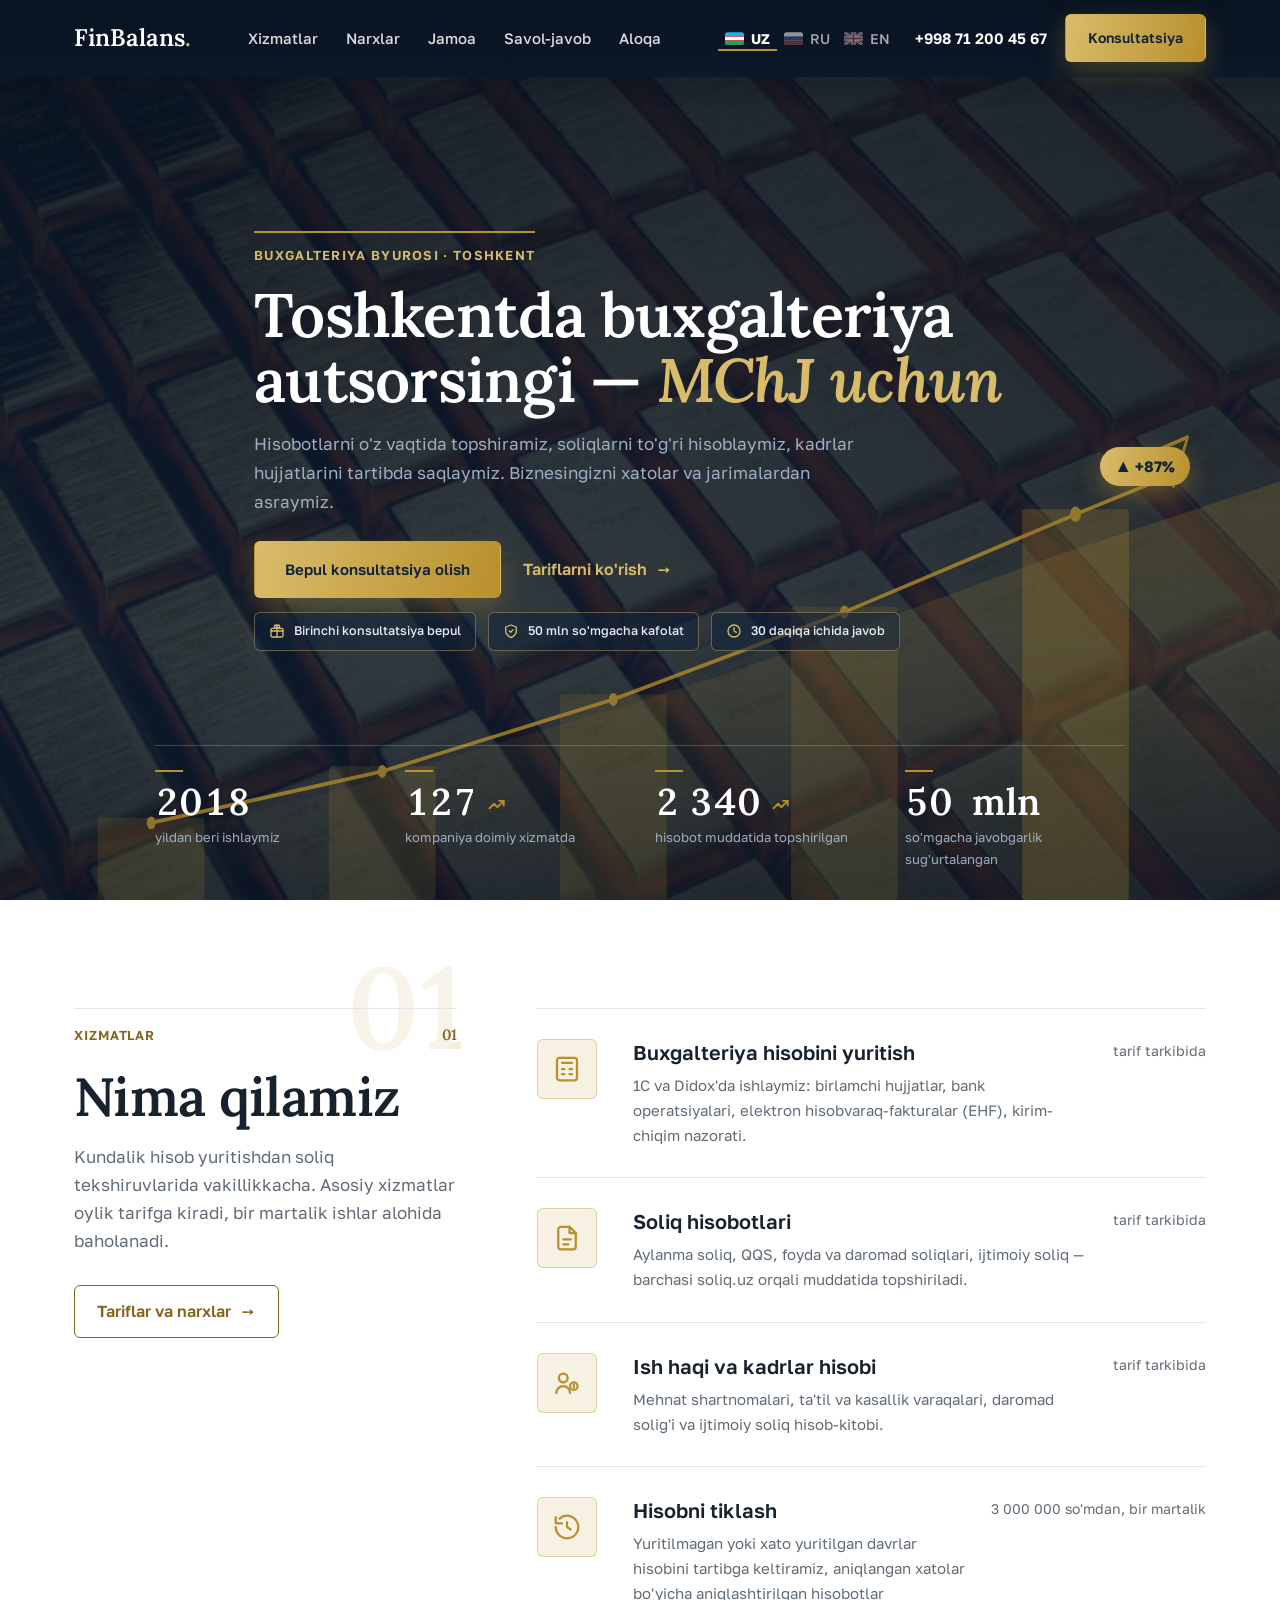
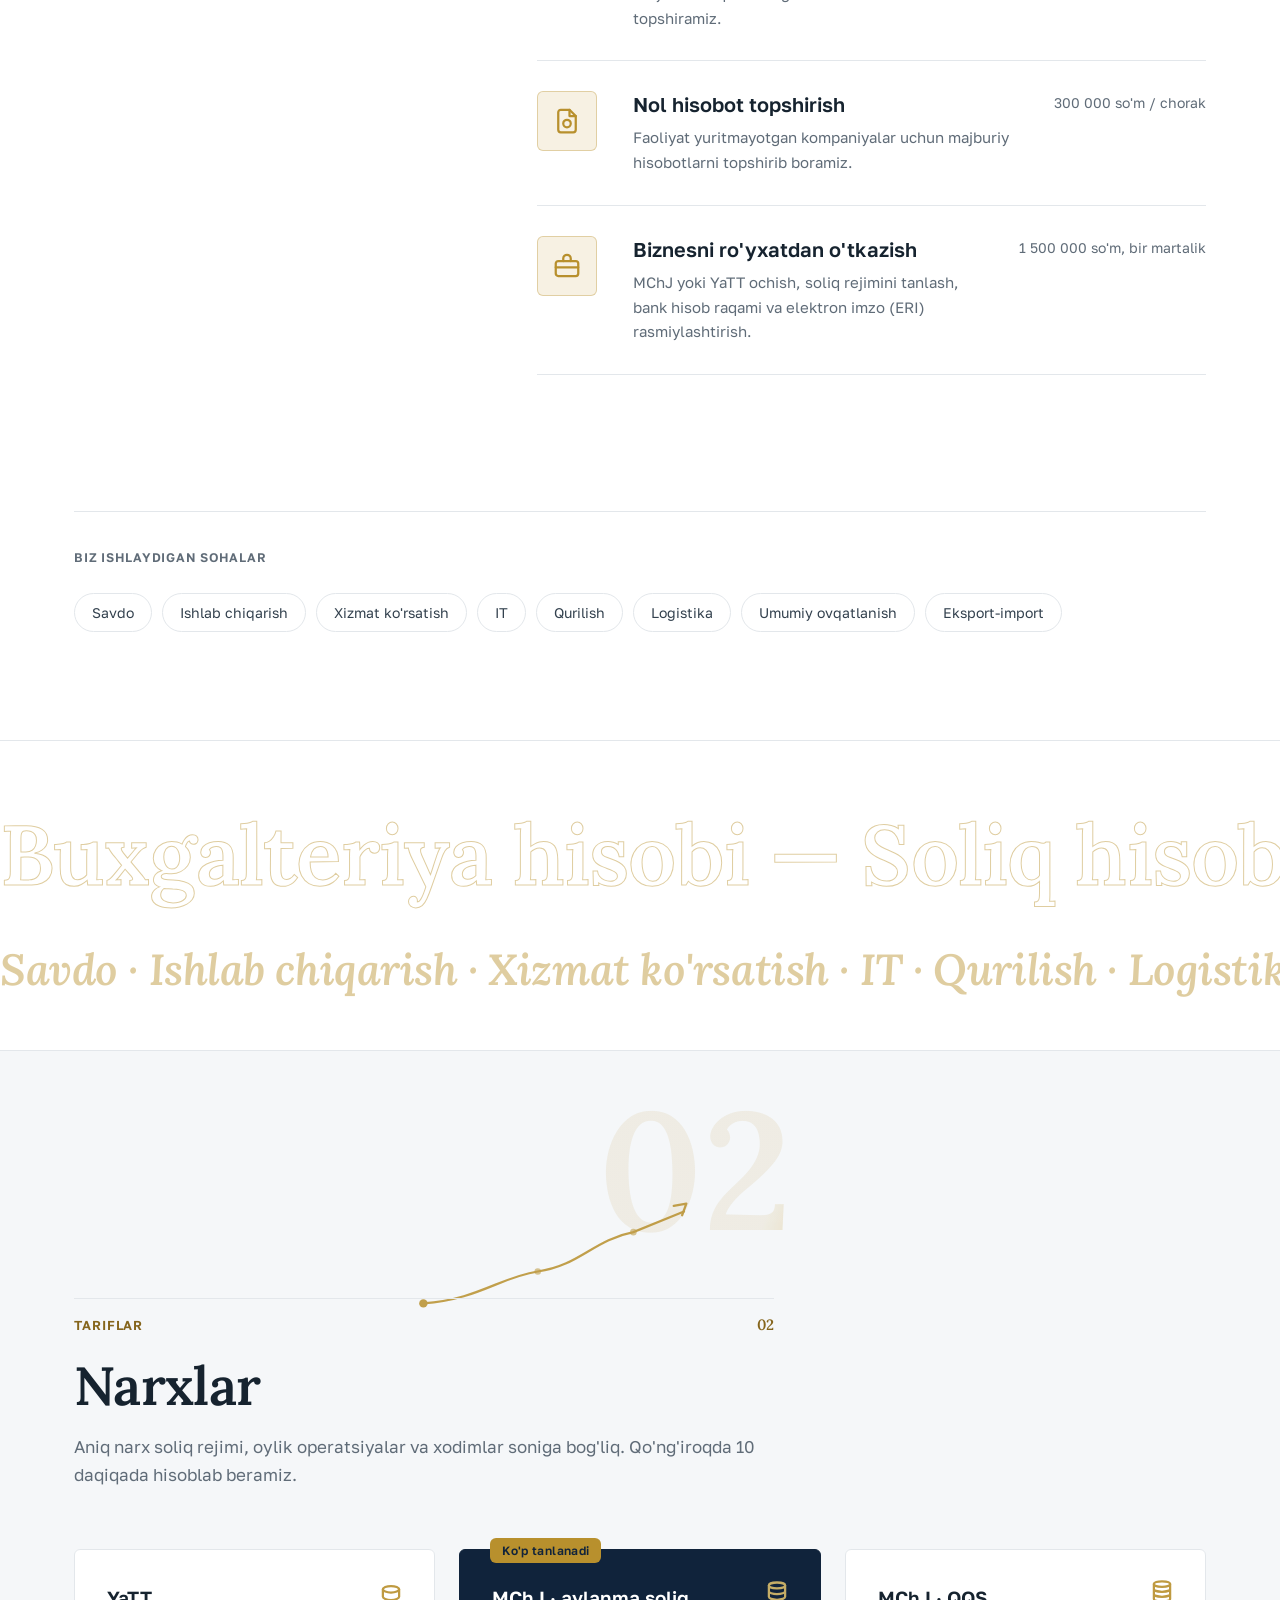
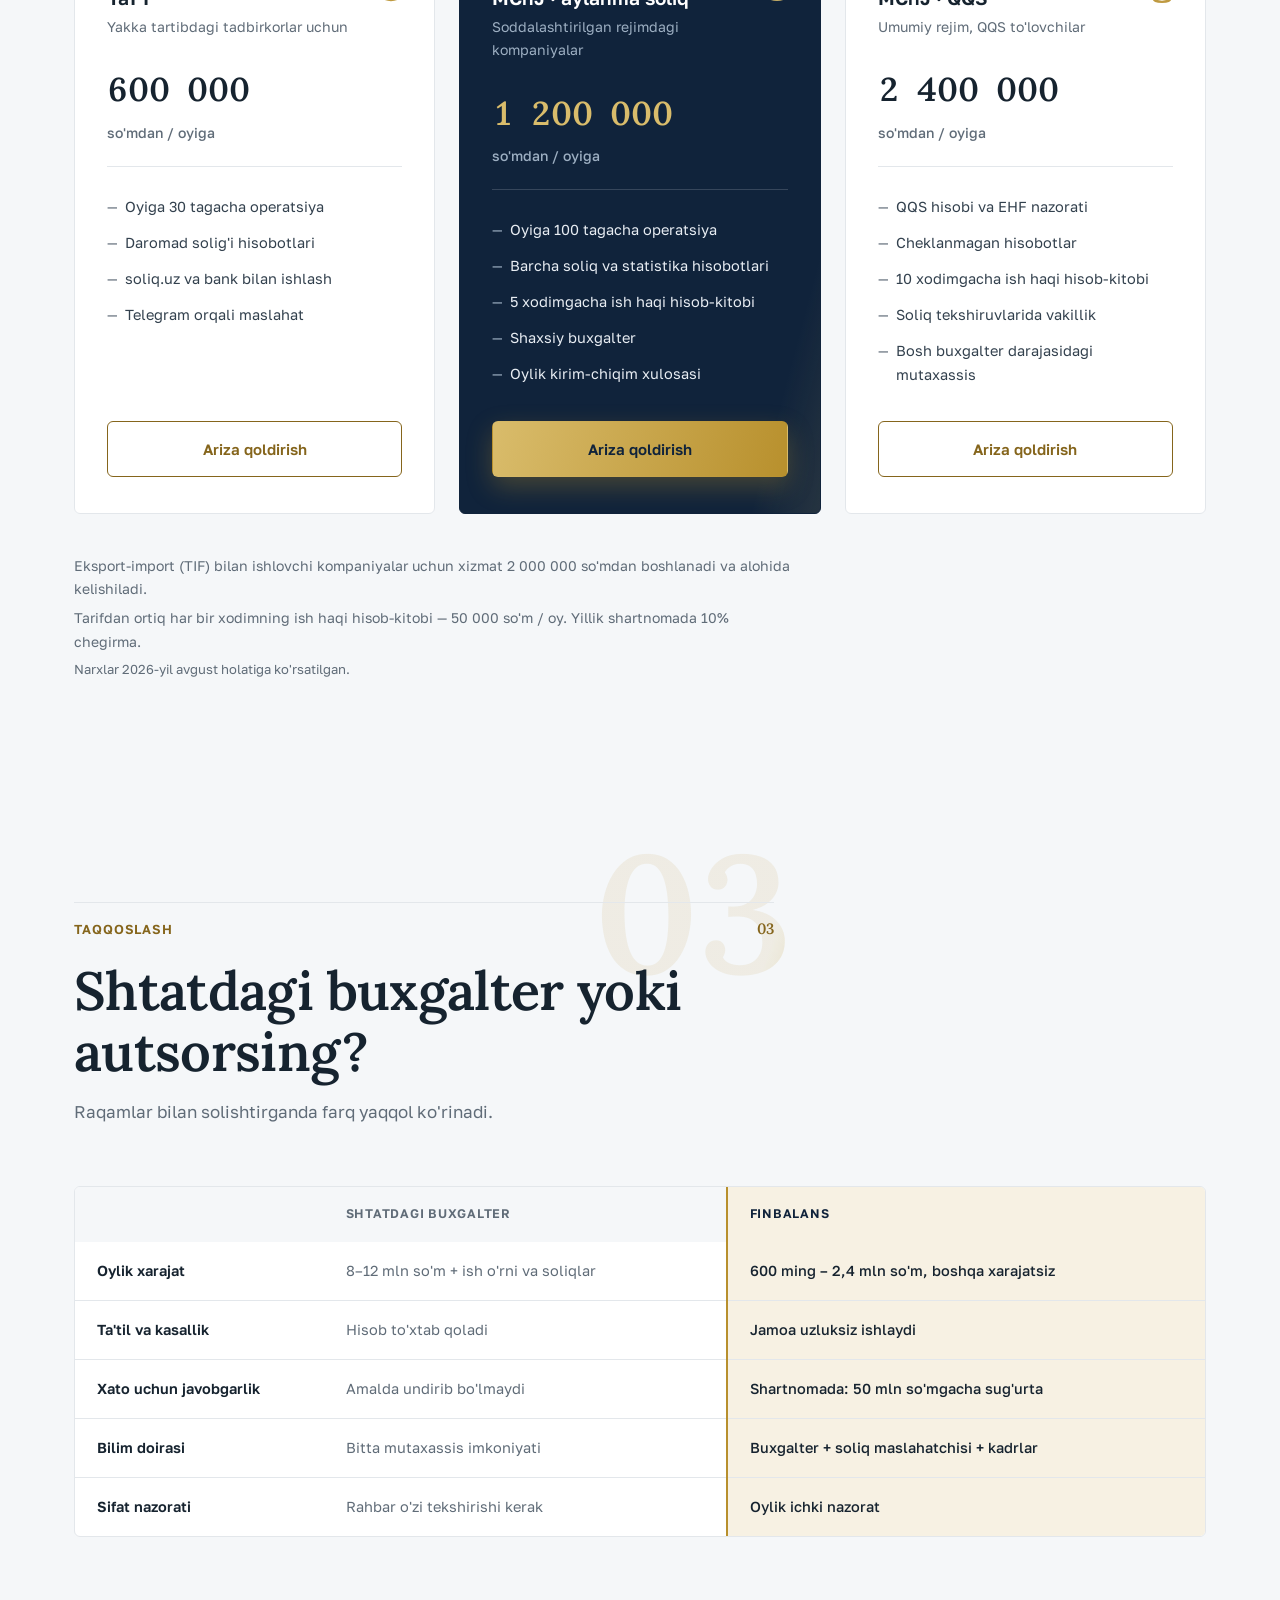
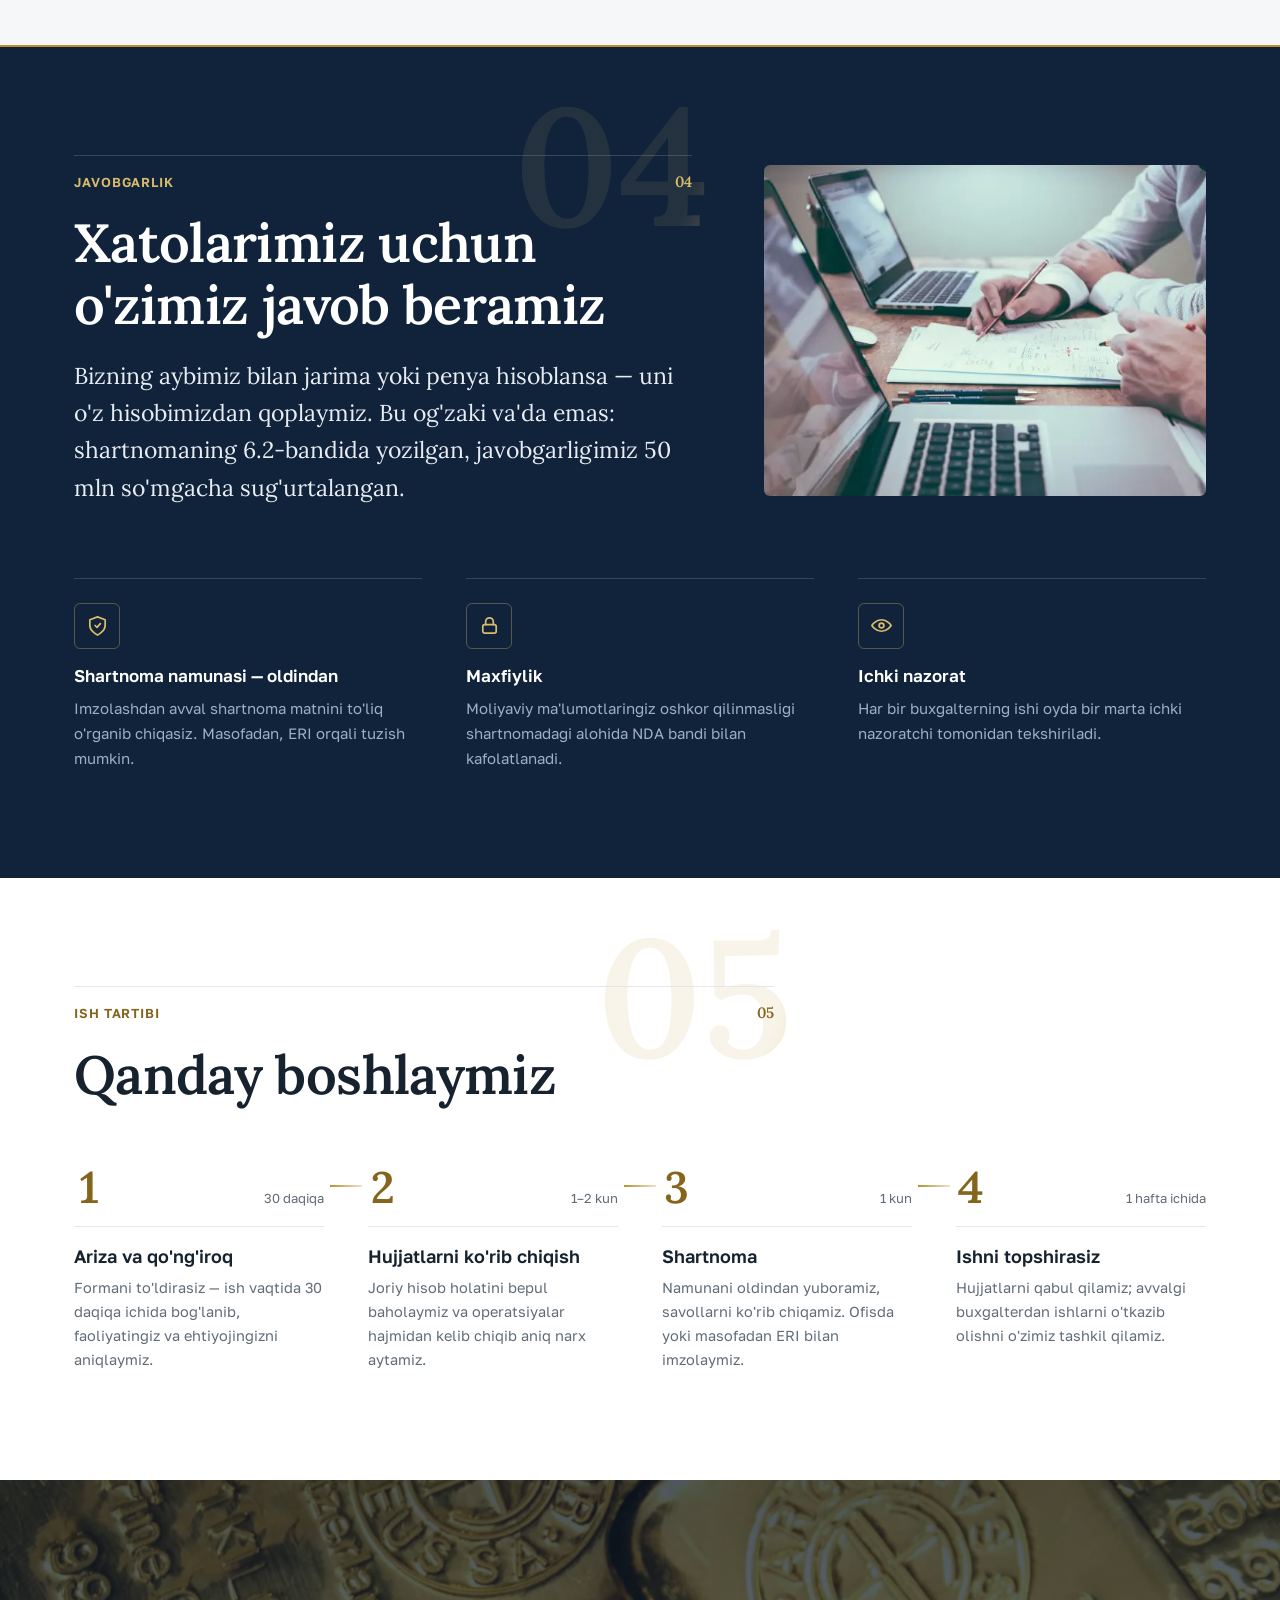
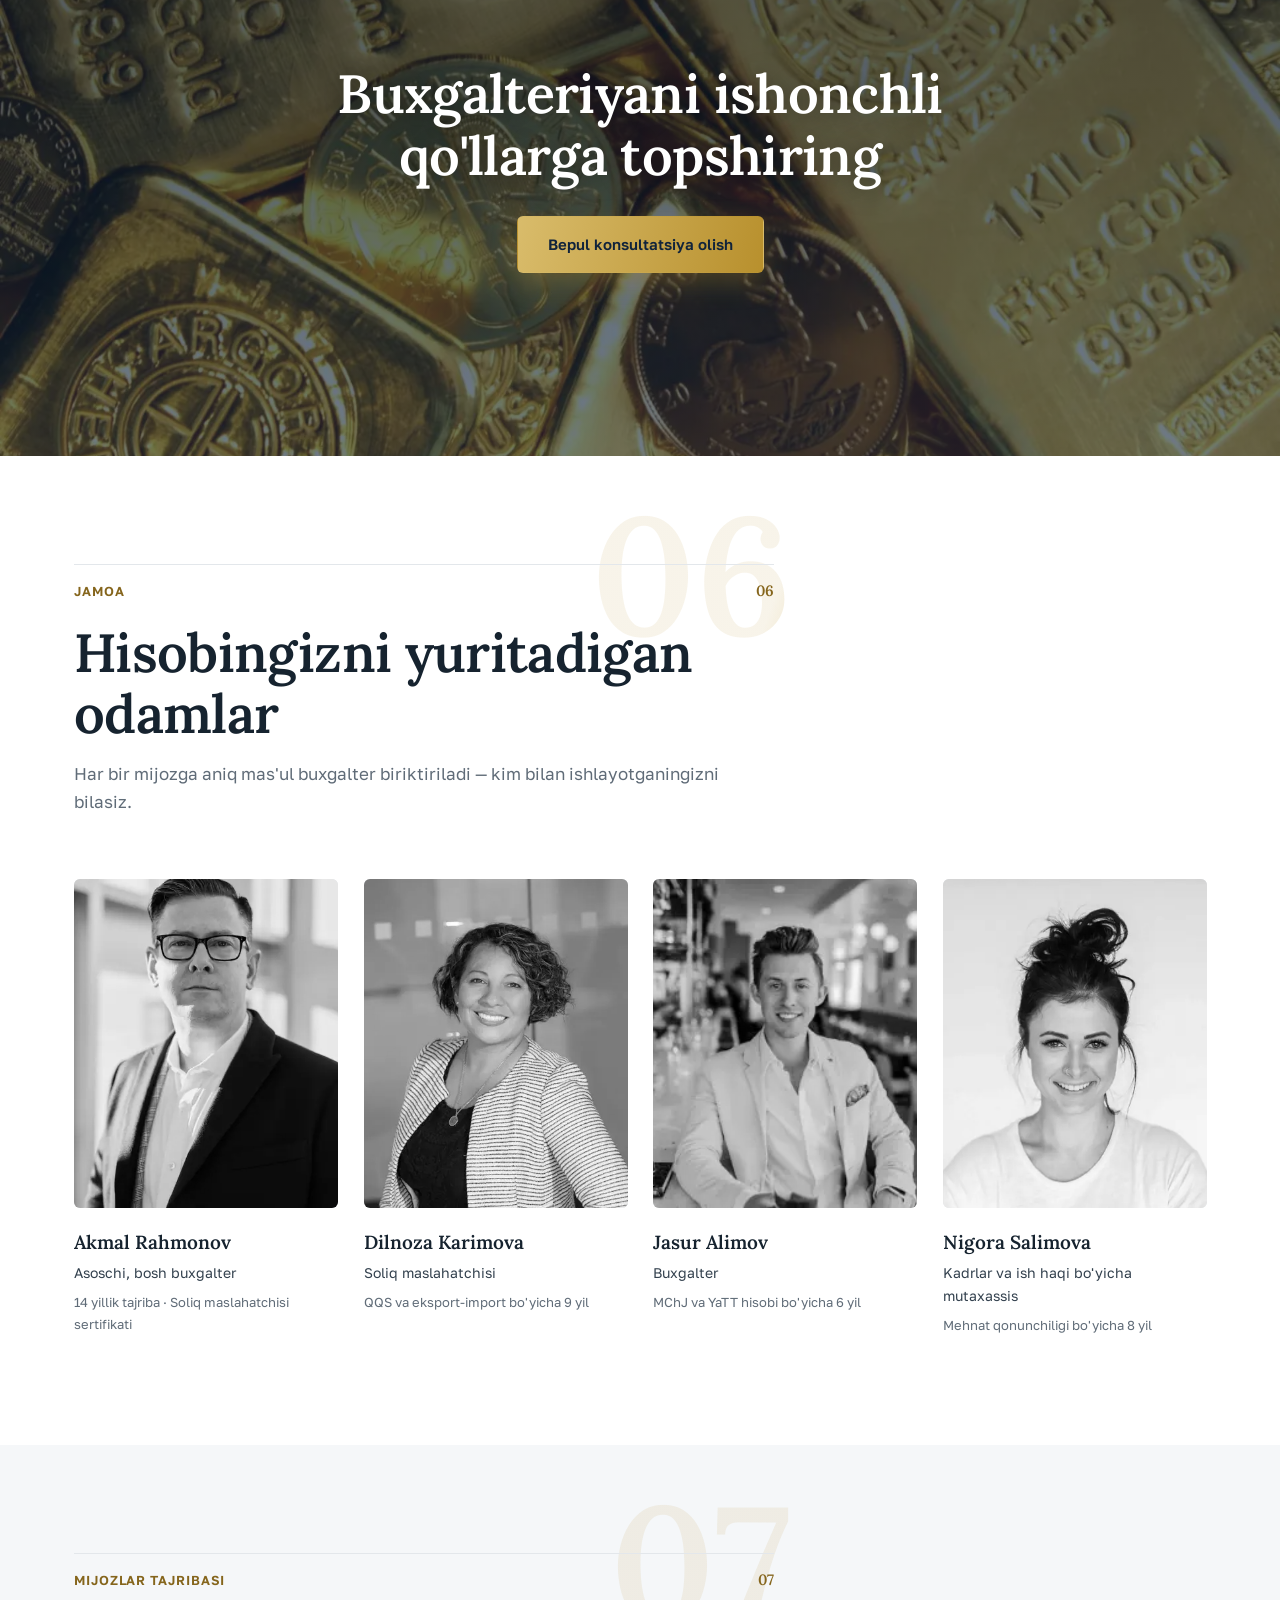
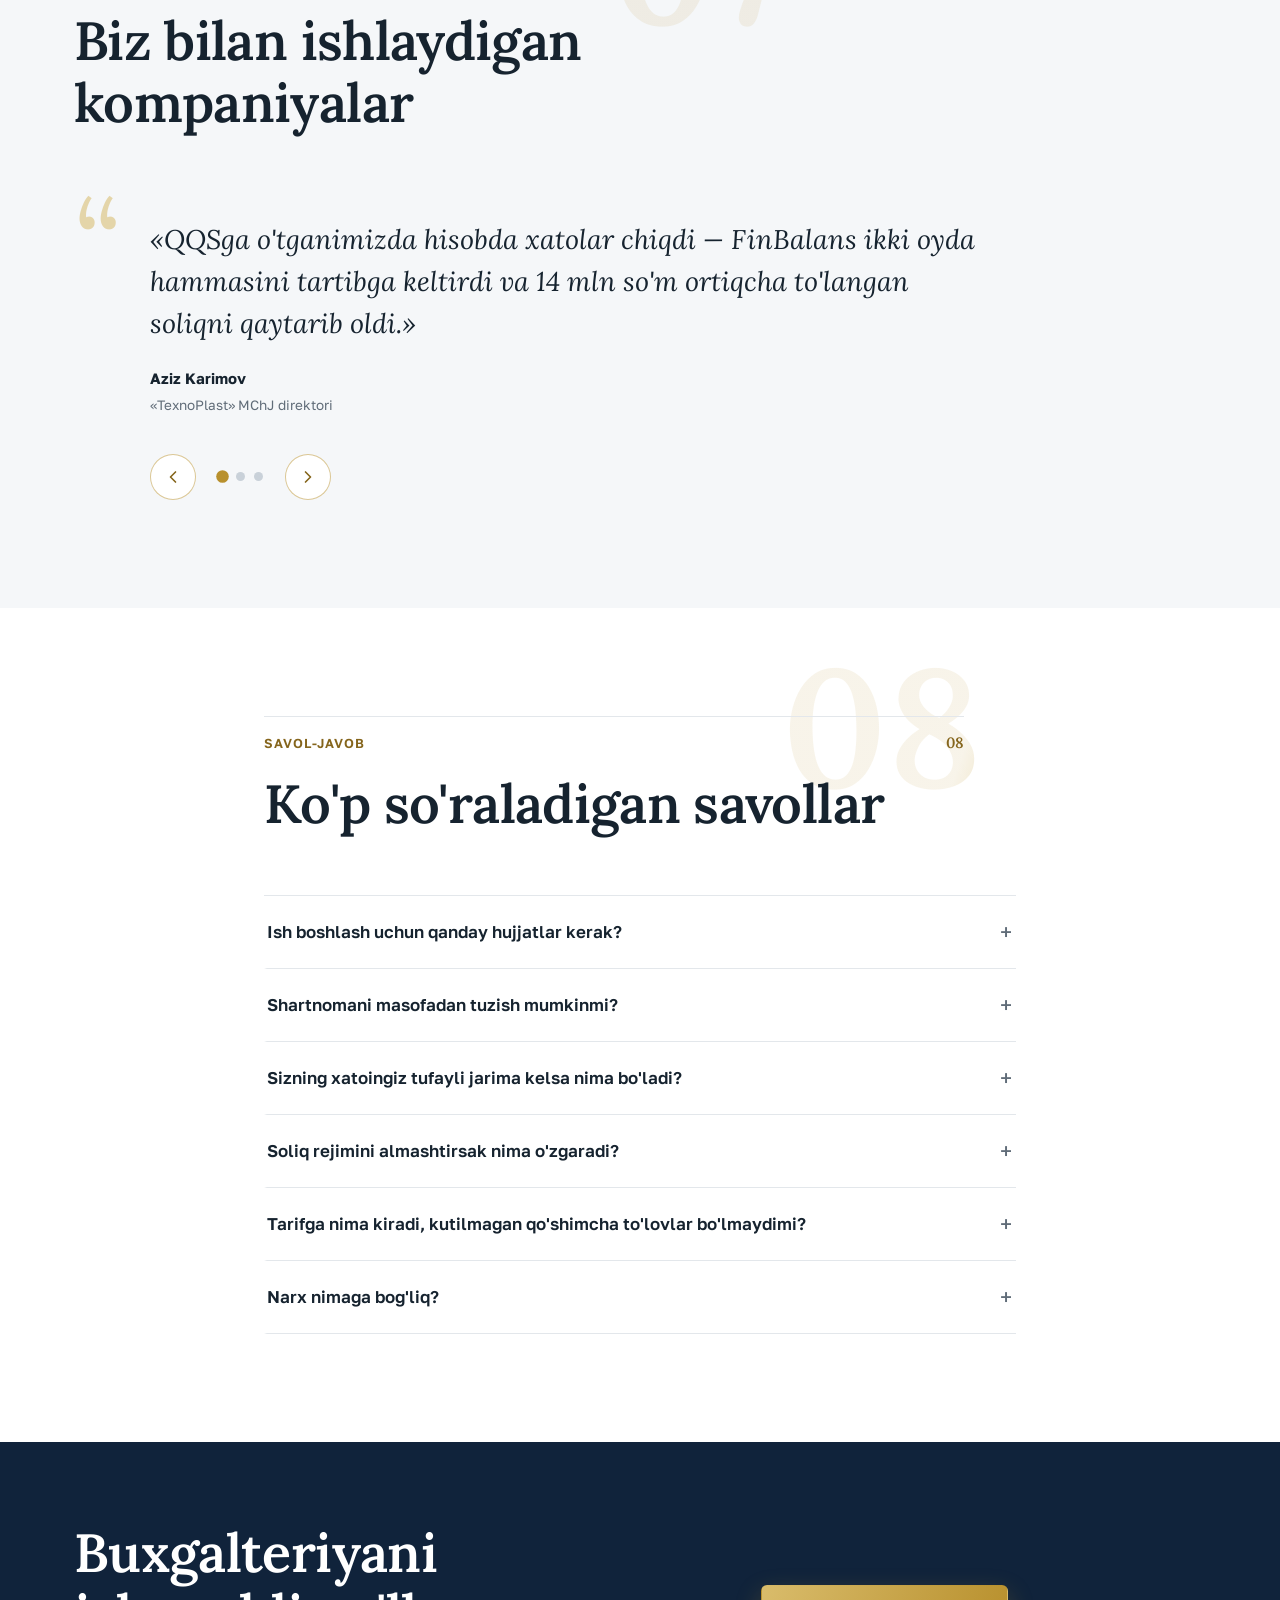
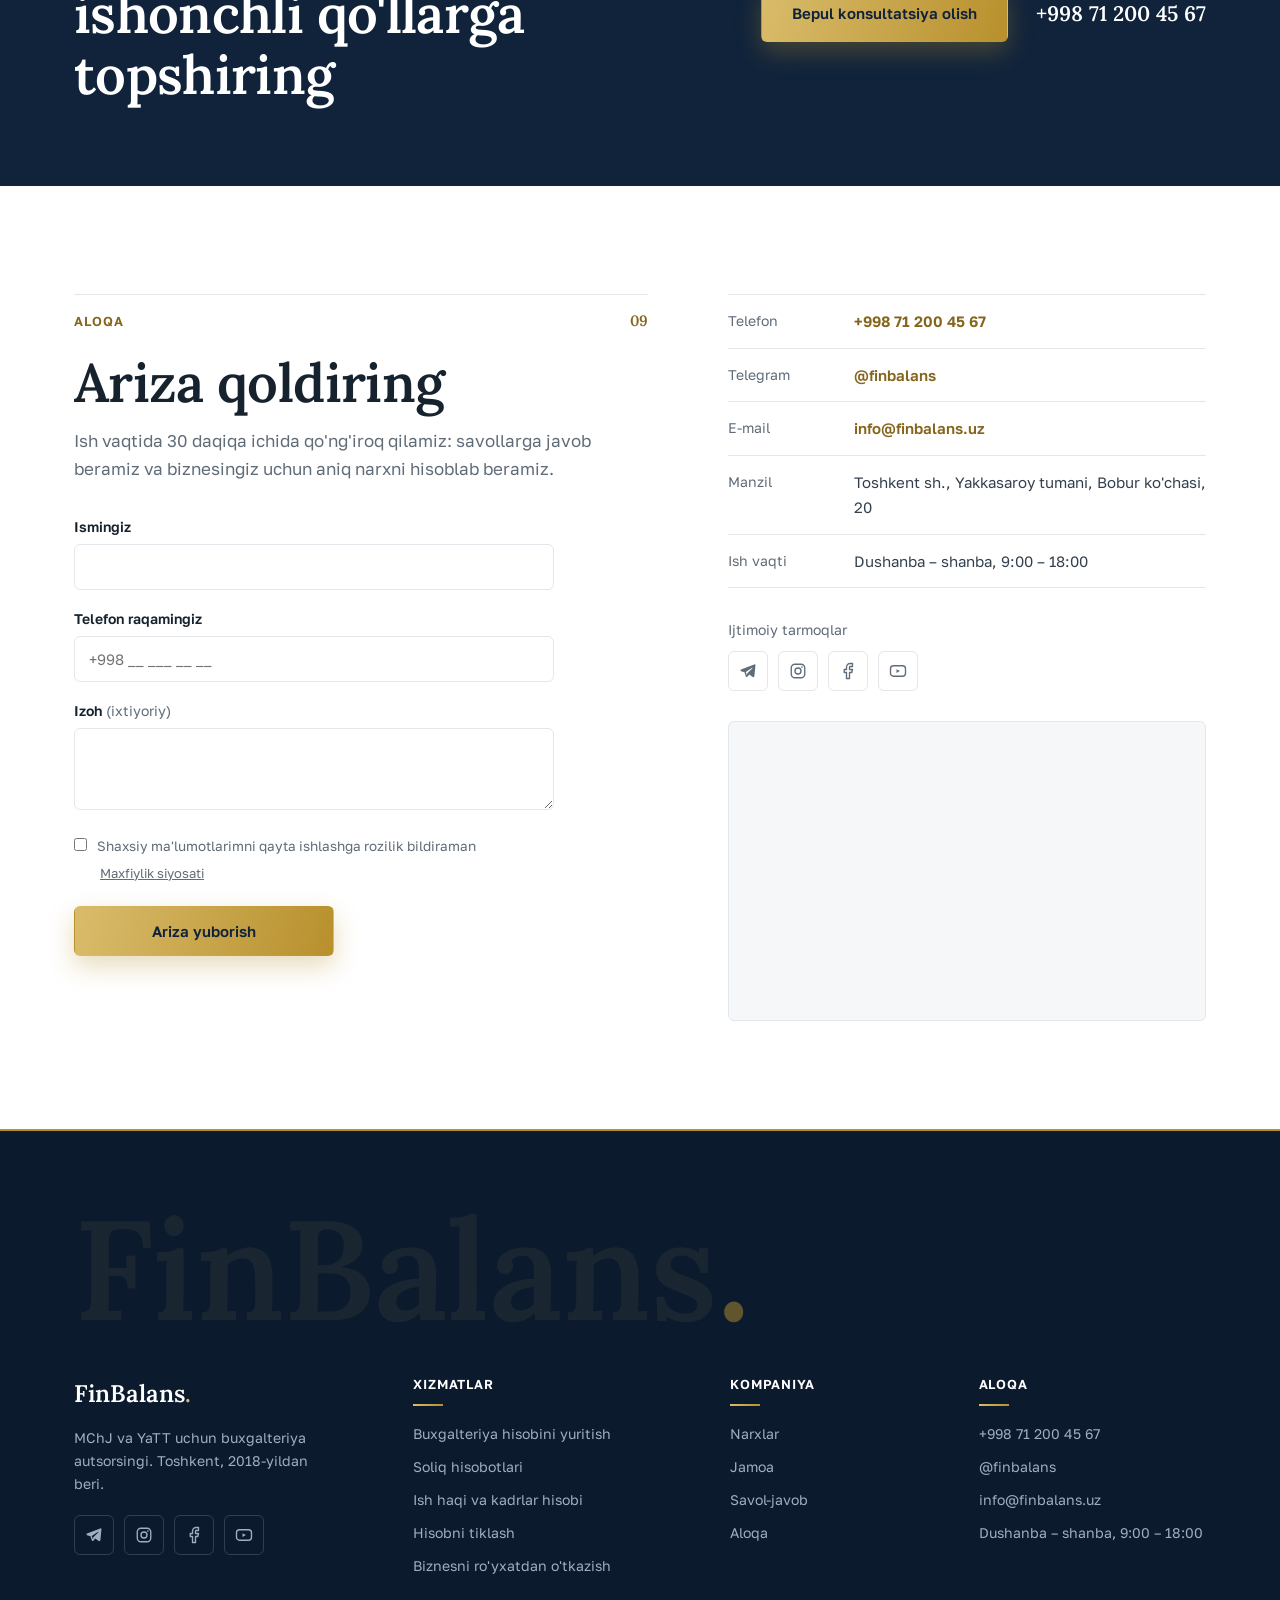
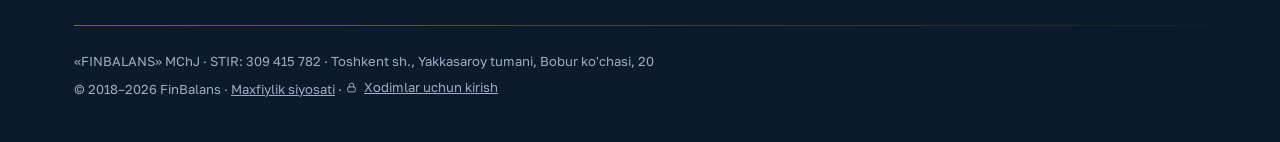
==== commit d7f49f9a: "Telefonda pirpirash: hero fonining GPU yuki kamaytirildi Shikoyat: telefonda sahifa pirpirab, o'chib" ====
--- a/index.html
+++ b/index.html
@@ -5,7 +5,14 @@
   <meta name="viewport" content="width=device-width, initial-scale=1.0">
   <title>FinBalans — Toshkentda buxgalteriya xizmatlari</title>
   <meta name="description" content="MChJ va YaTT uchun buxgalteriya autsorsingi Toshkentda. Soliq hisobotlari, ish haqi, kadrlar hisobi. Javobgarlik shartnomada, 50 mln so'mgacha sug'urtalangan.">
-  <link rel="icon" href="data:image/svg+xml,%3Csvg xmlns='http://www.w3.org/2000/svg' viewBox='0 0 64 64'%3E%3Crect width='64' height='64' rx='8' fill='%2310233B'/%3E%3Ctext x='32' y='45' font-family='Georgia,serif' font-size='38' font-weight='700' fill='%23fff' text-anchor='middle'%3EF%3C/text%3E%3C/svg%3E">
+  <!-- Ikonkalar to'plami. Ilgari faqat bitta inline SVG bor edi:
+       iOS'da "bosh ekranga qo'shish" bo'sh kulrang kvadrat berardi,
+       Android esa o'zi kesib olardi. -->
+  <link rel="icon" href="/img/icon/favicon-32.png" sizes="32x32" type="image/png">
+  <link rel="icon" href="/img/icon/favicon-48.png" sizes="48x48" type="image/png">
+  <link rel="apple-touch-icon" href="/img/icon/apple-touch-icon.png">
+  <link rel="manifest" href="/site.webmanifest">
+  <link rel="icon" type="image/svg+xml" href="data:image/svg+xml,%3Csvg xmlns='http://www.w3.org/2000/svg' viewBox='0 0 64 64'%3E%3Crect width='64' height='64' rx='8' fill='%2310233B'/%3E%3Ctext x='32' y='45' font-family='Georgia,serif' font-size='38' font-weight='700' fill='%23fff' text-anchor='middle'%3EF%3C/text%3E%3C/svg%3E">
   <!-- Shriftlar o'z serverimizda (@font-face css/style.css boshida).
        Google Fonts'da birinchi bo'yash ikkita begona ulanish va
        ikki bosqichli so'rov zanjirini kutardi.
@@ -51,7 +58,7 @@
   <!-- LCP surati: brauzer <picture> ni o'qigunicha kutmasdan,
        aynan o'zi tanlaydigan o'lchamni oldindan tortadi -->
   <link rel="preload" as="image" type="image/webp"
-        imagesrcset="img/gold-640.webp 640w, img/gold-800.webp 800w, img/gold-1080.webp 1080w, img/gold-1600.webp 1600w" imagesizes="100vw" fetchpriority="high">
+        imagesrcset="img/gold-640.webp 640w, img/gold-800.webp 800w, img/gold-1080.webp 1080w, img/gold-1600.webp 1600w" imagesizes="(max-width: 900px) 800px, 100vw" fetchpriority="high">
   <script type="application/ld+json">
   {
     "@context": "https://schema.org",
@@ -156,7 +163,7 @@
     <div class="container header-inner">
       <a href="#top" class="brand">FinBalans<span class="brand-dot">.</span></a>
 
-      <nav class="nav" id="nav">
+      <nav class="nav" id="nav" aria-label="Asosiy menyu" data-i18n-attr="aria-label:a11y.mainNav">
         <a href="#services" data-i18n="nav.services">Xizmatlar</a>
         <a href="#pricing" data-i18n="nav.pricing">Narxlar</a>
         <a href="#team" data-i18n="nav.team">Jamoa</a>
@@ -173,7 +180,7 @@
         </div>
         <a class="header-phone" href="tel:+998712004567">+998 71 200 45 67</a>
         <a href="#contact" class="btn btn-primary btn-header" data-i18n="nav.cta">Konsultatsiya</a>
-        <button class="burger" id="burger" aria-label="Menyu" aria-expanded="false" data-i18n-attr="aria-label:a11y.menu">
+        <button class="burger" id="burger" aria-label="Menyu" aria-expanded="false" aria-controls="nav" data-i18n-attr="aria-label:a11y.menu">
           <span></span><span></span>
         </button>
       </div>
@@ -205,15 +212,36 @@
         <!-- WebP + o'lchamlar: telefon 1 800px suratni tortmaydi.
              <img src> - eski brauzerlar uchun zaxira (asl JPEG). -->
         <picture>
-          <source type="image/webp" srcset="img/gold-640.webp 640w, img/gold-800.webp 800w, img/gold-1080.webp 1080w, img/gold-1600.webp 1600w" sizes="100vw">
+          <!-- Ikkita <source>: telefon uchun srcset 1080px bilan cheklangan.
+         Faqat `sizes` yetarli emas edi - brauzer uni DPR ga ko'paytiradi,
+         shuning uchun DPR 3 telefon baribir 1600px ni tanlardi (262 KB).
+         Fon surati to'q qoplama ostida turadi - farq ko'rinmaydi. -->
+          <source type="image/webp" media="(max-width: 900px)"
+                  srcset="img/gold-640.webp 640w, img/gold-800.webp 800w, img/gold-1080.webp 1080w" sizes="450px">
+          <source type="image/webp"
+                  srcset="img/gold-640.webp 640w, img/gold-800.webp 800w, img/gold-1080.webp 1080w, img/gold-1600.webp 1600w" sizes="100vw">
           <img class="hero-slide active" src="img/gold.jpg" alt="" width="1800" height="1013" loading="eager" fetchpriority="high" decoding="async">
         </picture>
         <picture>
-          <source type="image/webp" data-srcset="img/dollars-640.webp 640w, img/dollars-800.webp 800w, img/dollars-1080.webp 1080w, img/dollars-1600.webp 1600w" sizes="100vw">
+          <!-- Ikkita <source>: telefon uchun srcset 1080px bilan cheklangan.
+         Faqat `sizes` yetarli emas edi - brauzer uni DPR ga ko'paytiradi,
+         shuning uchun DPR 3 telefon baribir 1600px ni tanlardi (262 KB).
+         Fon surati to'q qoplama ostida turadi - farq ko'rinmaydi. -->
+          <source type="image/webp" media="(max-width: 900px)"
+                  data-srcset="img/dollars-640.webp 640w, img/dollars-800.webp 800w, img/dollars-1080.webp 1080w" sizes="450px">
+          <source type="image/webp"
+                  data-srcset="img/dollars-640.webp 640w, img/dollars-800.webp 800w, img/dollars-1080.webp 1080w, img/dollars-1600.webp 1600w" sizes="100vw">
           <img class="hero-slide" data-src="img/dollars.jpg" alt="" width="1800" height="1200" decoding="async">
         </picture>
         <picture>
-          <source type="image/webp" data-srcset="img/office-640.webp 640w, img/office-800.webp 800w, img/office-1080.webp 1080w, img/office-1600.webp 1600w" sizes="100vw">
+          <!-- Ikkita <source>: telefon uchun srcset 1080px bilan cheklangan.
+         Faqat `sizes` yetarli emas edi - brauzer uni DPR ga ko'paytiradi,
+         shuning uchun DPR 3 telefon baribir 1600px ni tanlardi (262 KB).
+         Fon surati to'q qoplama ostida turadi - farq ko'rinmaydi. -->
+          <source type="image/webp" media="(max-width: 900px)"
+                  data-srcset="img/office-640.webp 640w, img/office-800.webp 800w, img/office-1080.webp 1080w" sizes="450px">
+          <source type="image/webp"
+                  data-srcset="img/office-640.webp 640w, img/office-800.webp 800w, img/office-1080.webp 1080w, img/office-1600.webp 1600w" sizes="100vw">
           <img class="hero-slide" data-src="img/office.jpg" alt="" width="1800" height="1202" decoding="async">
         </picture>
       </div>
@@ -249,9 +277,9 @@
           <a href="#pricing" class="link-arrow link-arrow-light" data-i18n="hero.cta2">Tariflarni ko'rish</a>
         </div>
         <div class="hero-chips">
-          <span class="chip"><svg viewBox="0 0 24 24" fill="none" stroke="currentColor" stroke-width="2" stroke-linecap="round" stroke-linejoin="round"><rect x="3" y="8" width="18" height="13" rx="2"/><path d="M12 8v13M3 12h18M12 8c-2.5 0-4-1.2-4-2.9C8 3.4 9.6 3 10.6 3c1.6 0 2.4 2 1.4 5zM12 8c2.5 0 4-1.2 4-2.9C16 3.4 14.4 3 13.4 3c-1.6 0-2.4 2-1.4 5z"/></svg><span data-i18n="hero.chip1">Birinchi konsultatsiya bepul</span></span>
-          <span class="chip"><svg viewBox="0 0 24 24" fill="none" stroke="currentColor" stroke-width="2" stroke-linecap="round" stroke-linejoin="round"><path d="M12 22s8-4 8-10V6l-8-3-8 3v6c0 6 8 10 8 10z"/><path d="M9.5 12l2 2 3.5-4"/></svg><span data-i18n="hero.chip2">50 mln so'mgacha kafolat</span></span>
-          <span class="chip"><svg viewBox="0 0 24 24" fill="none" stroke="currentColor" stroke-width="2" stroke-linecap="round" stroke-linejoin="round"><circle cx="12" cy="12" r="9"/><path d="M12 7v5l3.5 2"/></svg><span data-i18n="hero.chip3">30 daqiqa ichida javob</span></span>
+          <span class="chip"><svg aria-hidden="true" viewBox="0 0 24 24" fill="none" stroke="currentColor" stroke-width="2" stroke-linecap="round" stroke-linejoin="round"><rect x="3" y="8" width="18" height="13" rx="2"/><path d="M12 8v13M3 12h18M12 8c-2.5 0-4-1.2-4-2.9C8 3.4 9.6 3 10.6 3c1.6 0 2.4 2 1.4 5zM12 8c2.5 0 4-1.2 4-2.9C16 3.4 14.4 3 13.4 3c-1.6 0-2.4 2-1.4 5z"/></svg><span data-i18n="hero.chip1">Birinchi konsultatsiya bepul</span></span>
+          <span class="chip"><svg aria-hidden="true" viewBox="0 0 24 24" fill="none" stroke="currentColor" stroke-width="2" stroke-linecap="round" stroke-linejoin="round"><path d="M12 22s8-4 8-10V6l-8-3-8 3v6c0 6 8 10 8 10z"/><path d="M9.5 12l2 2 3.5-4"/></svg><span data-i18n="hero.chip2">50 mln so'mgacha kafolat</span></span>
+          <span class="chip"><svg aria-hidden="true" viewBox="0 0 24 24" fill="none" stroke="currentColor" stroke-width="2" stroke-linecap="round" stroke-linejoin="round"><circle cx="12" cy="12" r="9"/><path d="M12 7v5l3.5 2"/></svg><span data-i18n="hero.chip3">30 daqiqa ichida javob</span></span>
         </div>
       </div>
 
@@ -262,11 +290,11 @@
             <dd data-i18n="facts.f1">yildan beri ishlaymiz</dd>
           </div>
           <div class="fact">
-            <dt><span class="counter" data-count="127">127</span> <span class="fact-trend" aria-hidden="true"><svg viewBox="0 0 24 24" fill="none" stroke="currentColor" stroke-width="2.2" stroke-linecap="round" stroke-linejoin="round"><path d="M3 16l5.5-5.5 4 4L20 7"/><path d="M14.5 7H20v5.5"/></svg></span></dt>
+            <dt><span class="counter" data-count="127">127</span> <span class="fact-trend" aria-hidden="true"><svg aria-hidden="true" viewBox="0 0 24 24" fill="none" stroke="currentColor" stroke-width="2.2" stroke-linecap="round" stroke-linejoin="round"><path d="M3 16l5.5-5.5 4 4L20 7"/><path d="M14.5 7H20v5.5"/></svg></span></dt>
             <dd data-i18n="facts.f2">kompaniya doimiy xizmatda</dd>
           </div>
           <div class="fact">
-            <dt><span class="counter" data-count="2340">2 340</span> <span class="fact-trend" aria-hidden="true"><svg viewBox="0 0 24 24" fill="none" stroke="currentColor" stroke-width="2.2" stroke-linecap="round" stroke-linejoin="round"><path d="M3 16l5.5-5.5 4 4L20 7"/><path d="M14.5 7H20v5.5"/></svg></span></dt>
+            <dt><span class="counter" data-count="2340">2 340</span> <span class="fact-trend" aria-hidden="true"><svg aria-hidden="true" viewBox="0 0 24 24" fill="none" stroke="currentColor" stroke-width="2.2" stroke-linecap="round" stroke-linejoin="round"><path d="M3 16l5.5-5.5 4 4L20 7"/><path d="M14.5 7H20v5.5"/></svg></span></dt>
             <dd data-i18n="facts.f3">hisobot muddatida topshirilgan</dd>
           </div>
           <div class="fact">
@@ -292,7 +320,7 @@
 
         <ol class="service-list stagger from-right" data-reveal>
           <li class="service-row">
-            <span class="service-ic" aria-hidden="true"><svg viewBox="0 0 24 24" fill="none" stroke="currentColor" stroke-width="1.8" stroke-linecap="round" stroke-linejoin="round"><rect x="4" y="3" width="16" height="18" rx="2"/><path d="M8 7h8M8 12h2M8 16h2M14 12h2M14 16h2"/></svg></span>
+            <span class="service-ic" aria-hidden="true"><svg aria-hidden="true" viewBox="0 0 24 24" fill="none" stroke="currentColor" stroke-width="1.8" stroke-linecap="round" stroke-linejoin="round"><rect x="4" y="3" width="16" height="18" rx="2"/><path d="M8 7h8M8 12h2M8 16h2M14 12h2M14 16h2"/></svg></span>
             <div class="service-body">
               <h3 data-i18n="services.s1t">Buxgalteriya hisobini yuritish</h3>
               <p data-i18n="services.s1d">1C va Didox'da ishlaymiz: birlamchi hujjatlar, bank operatsiyalari, elektron hisobvaraq-fakturalar (EHF), kirim-chiqim nazorati.</p>
@@ -300,7 +328,7 @@
             <span class="service-price" data-i18n="services.inTariff">tarif tarkibida</span>
           </li>
           <li class="service-row">
-            <span class="service-ic" aria-hidden="true"><svg viewBox="0 0 24 24" fill="none" stroke="currentColor" stroke-width="1.8" stroke-linecap="round" stroke-linejoin="round"><path d="M14 3H7a2 2 0 0 0-2 2v14a2 2 0 0 0 2 2h10a2 2 0 0 0 2-2V8z"/><path d="M14 3v5h5M9 13h6M9 17h4"/></svg></span>
+            <span class="service-ic" aria-hidden="true"><svg aria-hidden="true" viewBox="0 0 24 24" fill="none" stroke="currentColor" stroke-width="1.8" stroke-linecap="round" stroke-linejoin="round"><path d="M14 3H7a2 2 0 0 0-2 2v14a2 2 0 0 0 2 2h10a2 2 0 0 0 2-2V8z"/><path d="M14 3v5h5M9 13h6M9 17h4"/></svg></span>
             <div class="service-body">
               <h3 data-i18n="services.s2t">Soliq hisobotlari</h3>
               <p data-i18n="services.s2d">Aylanma soliq, QQS, foyda va daromad soliqlari, ijtimoiy soliq — barchasi soliq.uz orqali muddatida topshiriladi.</p>
@@ -308,7 +336,7 @@
             <span class="service-price" data-i18n="services.inTariff">tarif tarkibida</span>
           </li>
           <li class="service-row">
-            <span class="service-ic" aria-hidden="true"><svg viewBox="0 0 24 24" fill="none" stroke="currentColor" stroke-width="1.8" stroke-linecap="round" stroke-linejoin="round"><circle cx="9" cy="8" r="3.5"/><path d="M3.5 20a5.5 5.5 0 0 1 11 0"/><circle cx="17.5" cy="14.5" r="3"/><path d="M17.5 13.3v2.4"/></svg></span>
+            <span class="service-ic" aria-hidden="true"><svg aria-hidden="true" viewBox="0 0 24 24" fill="none" stroke="currentColor" stroke-width="1.8" stroke-linecap="round" stroke-linejoin="round"><circle cx="9" cy="8" r="3.5"/><path d="M3.5 20a5.5 5.5 0 0 1 11 0"/><circle cx="17.5" cy="14.5" r="3"/><path d="M17.5 13.3v2.4"/></svg></span>
             <div class="service-body">
               <h3 data-i18n="services.s3t">Ish haqi va kadrlar hisobi</h3>
               <p data-i18n="services.s3d">Mehnat shartnomalari, ta'til va kasallik varaqalari, daromad solig'i va ijtimoiy soliq hisob-kitobi.</p>
@@ -316,7 +344,7 @@
             <span class="service-price" data-i18n="services.inTariff">tarif tarkibida</span>
           </li>
           <li class="service-row">
-            <span class="service-ic" aria-hidden="true"><svg viewBox="0 0 24 24" fill="none" stroke="currentColor" stroke-width="1.8" stroke-linecap="round" stroke-linejoin="round"><path d="M3 12a9 9 0 1 0 3-6.7"/><path d="M3 4v5h5"/><path d="M12 8v4l3 2"/></svg></span>
+            <span class="service-ic" aria-hidden="true"><svg aria-hidden="true" viewBox="0 0 24 24" fill="none" stroke="currentColor" stroke-width="1.8" stroke-linecap="round" stroke-linejoin="round"><path d="M3 12a9 9 0 1 0 3-6.7"/><path d="M3 4v5h5"/><path d="M12 8v4l3 2"/></svg></span>
             <div class="service-body">
               <h3 data-i18n="services.s4t">Hisobni tiklash</h3>
               <p data-i18n="services.s4d">Yuritilmagan yoki xato yuritilgan davrlar hisobini tartibga keltiramiz, aniqlangan xatolar bo'yicha aniqlashtirilgan hisobotlar topshiramiz.</p>
@@ -324,7 +352,7 @@
             <span class="service-price" data-i18n="services.s4p">3 000 000 so'mdan, bir martalik</span>
           </li>
           <li class="service-row">
-            <span class="service-ic" aria-hidden="true"><svg viewBox="0 0 24 24" fill="none" stroke="currentColor" stroke-width="1.8" stroke-linecap="round" stroke-linejoin="round"><path d="M14 3H7a2 2 0 0 0-2 2v14a2 2 0 0 0 2 2h10a2 2 0 0 0 2-2V8z"/><path d="M14 3v5h5"/><circle cx="12" cy="14" r="3"/></svg></span>
+            <span class="service-ic" aria-hidden="true"><svg aria-hidden="true" viewBox="0 0 24 24" fill="none" stroke="currentColor" stroke-width="1.8" stroke-linecap="round" stroke-linejoin="round"><path d="M14 3H7a2 2 0 0 0-2 2v14a2 2 0 0 0 2 2h10a2 2 0 0 0 2-2V8z"/><path d="M14 3v5h5"/><circle cx="12" cy="14" r="3"/></svg></span>
             <div class="service-body">
               <h3 data-i18n="services.s5t">Nol hisobot topshirish</h3>
               <p data-i18n="services.s5d">Faoliyat yuritmayotgan kompaniyalar uchun majburiy hisobotlarni topshirib boramiz.</p>
@@ -332,7 +360,7 @@
             <span class="service-price" data-i18n="services.s5p">300 000 so'm / chorak</span>
           </li>
           <li class="service-row">
-            <span class="service-ic" aria-hidden="true"><svg viewBox="0 0 24 24" fill="none" stroke="currentColor" stroke-width="1.8" stroke-linecap="round" stroke-linejoin="round"><rect x="3" y="8" width="18" height="12" rx="2"/><path d="M9 8V6a3 3 0 0 1 6 0v2M3 13h18"/></svg></span>
+            <span class="service-ic" aria-hidden="true"><svg aria-hidden="true" viewBox="0 0 24 24" fill="none" stroke="currentColor" stroke-width="1.8" stroke-linecap="round" stroke-linejoin="round"><rect x="3" y="8" width="18" height="12" rx="2"/><path d="M9 8V6a3 3 0 0 1 6 0v2M3 13h18"/></svg></span>
             <div class="service-body">
               <h3 data-i18n="services.s6t">Biznesni ro'yxatdan o'tkazish</h3>
               <p data-i18n="services.s6d">MChJ yoki YaTT ochish, soliq rejimini tanlash, bank hisob raqami va elektron imzo (ERI) rasmiylashtirish.</p>
@@ -385,9 +413,9 @@
           <p class="section-sub" data-i18n="pricing.sub">Aniq narx soliq rejimi, oylik operatsiyalar va xodimlar soniga bog'liq. Qo'ng'iroqda 10 daqiqada hisoblab beramiz.</p>
         </div>
 
-        <div class="tariffs stagger" data-reveal>
+        <div class="tariffs stagger" data-reveal role="group" aria-label="Tariflar — yon tomonga suriladi" data-i18n-attr="aria-label:a11y.tariffs">
           <article class="tariff">
-            <span class="tariff-ic" aria-hidden="true"><svg viewBox="0 0 24 24" fill="none" stroke="currentColor" stroke-width="1.8" stroke-linecap="round" stroke-linejoin="round"><ellipse cx="12" cy="9" rx="6.5" ry="2.6"/><path d="M5.5 9v6c0 1.4 2.9 2.6 6.5 2.6s6.5-1.2 6.5-2.6V9"/></svg></span>
+            <span class="tariff-ic" aria-hidden="true"><svg aria-hidden="true" viewBox="0 0 24 24" fill="none" stroke="currentColor" stroke-width="1.8" stroke-linecap="round" stroke-linejoin="round"><ellipse cx="12" cy="9" rx="6.5" ry="2.6"/><path d="M5.5 9v6c0 1.4 2.9 2.6 6.5 2.6s6.5-1.2 6.5-2.6V9"/></svg></span>
             <h3 data-i18n="pricing.t1name">YaTT</h3>
             <p class="tariff-for" data-i18n="pricing.t1for">Yakka tartibdagi tadbirkorlar uchun</p>
             <p class="tariff-price"><span data-i18n="pricing.t1price">600 000</span> <span class="tariff-unit" data-i18n="pricing.unit">so'mdan / oyiga</span></p>
@@ -402,7 +430,7 @@
 
           <article class="tariff tariff-main">
             <p class="tariff-tag" data-i18n="pricing.tag">Ko'p tanlanadi</p>
-            <span class="tariff-ic" aria-hidden="true"><svg viewBox="0 0 24 24" fill="none" stroke="currentColor" stroke-width="1.8" stroke-linecap="round" stroke-linejoin="round"><ellipse cx="12" cy="6" rx="6.5" ry="2.4"/><path d="M5.5 6v4.5c0 1.3 2.9 2.4 6.5 2.4s6.5-1.1 6.5-2.4V6M5.5 10.5V15c0 1.3 2.9 2.4 6.5 2.4s6.5-1.1 6.5-2.4v-4.5"/></svg></span>
+            <span class="tariff-ic" aria-hidden="true"><svg aria-hidden="true" viewBox="0 0 24 24" fill="none" stroke="currentColor" stroke-width="1.8" stroke-linecap="round" stroke-linejoin="round"><ellipse cx="12" cy="6" rx="6.5" ry="2.4"/><path d="M5.5 6v4.5c0 1.3 2.9 2.4 6.5 2.4s6.5-1.1 6.5-2.4V6M5.5 10.5V15c0 1.3 2.9 2.4 6.5 2.4s6.5-1.1 6.5-2.4v-4.5"/></svg></span>
             <h3 data-i18n="pricing.t2name">MChJ · aylanma soliq</h3>
             <p class="tariff-for" data-i18n="pricing.t2for">Soddalashtirilgan rejimdagi kompaniyalar</p>
             <p class="tariff-price"><span data-i18n="pricing.t2price">1 200 000</span> <span class="tariff-unit" data-i18n="pricing.unit">so'mdan / oyiga</span></p>
@@ -417,7 +445,7 @@
           </article>
 
           <article class="tariff">
-            <span class="tariff-ic" aria-hidden="true"><svg viewBox="0 0 24 24" fill="none" stroke="currentColor" stroke-width="1.8" stroke-linecap="round" stroke-linejoin="round"><ellipse cx="12" cy="4.8" rx="6.5" ry="2.2"/><path d="M5.5 4.8v4c0 1.2 2.9 2.2 6.5 2.2s6.5-1 6.5-2.2v-4M5.5 8.8v4c0 1.2 2.9 2.2 6.5 2.2s6.5-1 6.5-2.2v-4M5.5 12.8v4c0 1.2 2.9 2.2 6.5 2.2s6.5-1 6.5-2.2v-4"/></svg></span>
+            <span class="tariff-ic" aria-hidden="true"><svg aria-hidden="true" viewBox="0 0 24 24" fill="none" stroke="currentColor" stroke-width="1.8" stroke-linecap="round" stroke-linejoin="round"><ellipse cx="12" cy="4.8" rx="6.5" ry="2.2"/><path d="M5.5 4.8v4c0 1.2 2.9 2.2 6.5 2.2s6.5-1 6.5-2.2v-4M5.5 8.8v4c0 1.2 2.9 2.2 6.5 2.2s6.5-1 6.5-2.2v-4M5.5 12.8v4c0 1.2 2.9 2.2 6.5 2.2s6.5-1 6.5-2.2v-4"/></svg></span>
             <h3 data-i18n="pricing.t3name">MChJ · QQS</h3>
             <p class="tariff-for" data-i18n="pricing.t3for">Umumiy rejim, QQS to'lovchilar</p>
             <p class="tariff-price"><span data-i18n="pricing.t3price">2 400 000</span> <span class="tariff-unit" data-i18n="pricing.unit">so'mdan / oyiga</span></p>
@@ -509,17 +537,17 @@
         </div>
         <div class="guarantee-items stagger" data-reveal>
           <div class="guarantee-item">
-            <span class="guar-ic" aria-hidden="true"><svg viewBox="0 0 24 24" fill="none" stroke="currentColor" stroke-width="1.8" stroke-linecap="round" stroke-linejoin="round"><path d="M12 22s8-4 8-10V6l-8-3-8 3v6c0 6 8 10 8 10z"/><path d="M9.5 12l2 2 3.5-4"/></svg></span>
+            <span class="guar-ic" aria-hidden="true"><svg aria-hidden="true" viewBox="0 0 24 24" fill="none" stroke="currentColor" stroke-width="1.8" stroke-linecap="round" stroke-linejoin="round"><path d="M12 22s8-4 8-10V6l-8-3-8 3v6c0 6 8 10 8 10z"/><path d="M9.5 12l2 2 3.5-4"/></svg></span>
             <h3 data-i18n="guar.i1t">Shartnoma namunasi — oldindan</h3>
             <p data-i18n="guar.i1d">Imzolashdan avval shartnoma matnini to'liq o'rganib chiqasiz. Masofadan, ERI orqali tuzish mumkin.</p>
           </div>
           <div class="guarantee-item">
-            <span class="guar-ic" aria-hidden="true"><svg viewBox="0 0 24 24" fill="none" stroke="currentColor" stroke-width="1.8" stroke-linecap="round" stroke-linejoin="round"><rect x="5" y="11" width="14" height="9" rx="2"/><path d="M8 11V8a4 4 0 0 1 8 0v3"/></svg></span>
+            <span class="guar-ic" aria-hidden="true"><svg aria-hidden="true" viewBox="0 0 24 24" fill="none" stroke="currentColor" stroke-width="1.8" stroke-linecap="round" stroke-linejoin="round"><rect x="5" y="11" width="14" height="9" rx="2"/><path d="M8 11V8a4 4 0 0 1 8 0v3"/></svg></span>
             <h3 data-i18n="guar.i2t">Maxfiylik</h3>
             <p data-i18n="guar.i2d">Moliyaviy ma'lumotlaringiz oshkor qilinmasligi shartnomadagi alohida NDA bandi bilan kafolatlanadi.</p>
           </div>
           <div class="guarantee-item">
-            <span class="guar-ic" aria-hidden="true"><svg viewBox="0 0 24 24" fill="none" stroke="currentColor" stroke-width="1.8" stroke-linecap="round" stroke-linejoin="round"><path d="M2 12s3.5-6 10-6 10 6 10 6-3.5 6-10 6-10-6-10-6z"/><circle cx="12" cy="12" r="2.5"/></svg></span>
+            <span class="guar-ic" aria-hidden="true"><svg aria-hidden="true" viewBox="0 0 24 24" fill="none" stroke="currentColor" stroke-width="1.8" stroke-linecap="round" stroke-linejoin="round"><path d="M2 12s3.5-6 10-6 10 6 10 6-3.5 6-10 6-10-6-10-6z"/><circle cx="12" cy="12" r="2.5"/></svg></span>
             <h3 data-i18n="guar.i3t">Ichki nazorat</h3>
             <p data-i18n="guar.i3d">Har bir buxgalterning ishi oyda bir marta ichki nazoratchi tomonidan tekshiriladi.</p>
           </div>
@@ -573,7 +601,7 @@
 
     <!-- ===================== Oltin-band (CTA) ===================== -->
     <section class="image-band image-zoom" data-reveal>
-      <picture><source type="image/webp" srcset="img/gold-2-640.webp 640w, img/gold-2-800.webp 800w, img/gold-2-1080.webp 1080w, img/gold-2-1600.webp 1600w" sizes="100vw"><img src="img/gold-2.jpg" alt="Oltin tangalar o'sish dinamikasida" data-i18n-attr="alt:about.imgAlt" width="1800" height="1200" loading="lazy" decoding="async"></picture>
+      <picture><source type="image/webp" media="(max-width: 900px)" srcset="img/gold-2-640.webp 640w, img/gold-2-800.webp 800w, img/gold-2-1080.webp 1080w" sizes="100vw"><source type="image/webp" srcset="img/gold-2-640.webp 640w, img/gold-2-800.webp 800w, img/gold-2-1080.webp 1080w, img/gold-2-1600.webp 1600w" sizes="100vw"><img src="img/gold-2.jpg" alt="Oltin tangalar o'sish dinamikasida" data-i18n-attr="alt:about.imgAlt" width="1800" height="1200" loading="lazy" decoding="async"></picture>
       <div class="money-overlay">
         <h2 data-i18n="cta.title">Buxgalteriyani ishonchli qo'llarga topshiring</h2>
         <a href="#contact" class="btn btn-light" data-i18n="hero.cta1">Bepul konsultatsiya olish</a>
@@ -634,7 +662,7 @@
         </div>
 
         <div class="reviews-carousel" id="reviewsCarousel" data-reveal="right">
-          <div class="reviews-viewport">
+          <div class="reviews-viewport" aria-live="polite" aria-atomic="true">
             <div class="reviews-track" id="reviewsTrack">
               <blockquote class="review-slide">
                 <p data-i18n="reviews.r1text">«QQSga o'tganimizda hisobda xatolar chiqdi — FinBalans ikki oyda hammasini tartibga keltirdi va 14 mln so'm ortiqcha to'langan soliqni qaytarib oldi.»</p>
@@ -661,11 +689,11 @@
           </div>
           <div class="reviews-nav">
             <button type="button" class="rev-arrow" id="revPrev" aria-label="Oldingi fikr" data-i18n-attr="aria-label:reviews.prev">
-              <svg viewBox="0 0 24 24" fill="none" stroke="currentColor" stroke-width="2" stroke-linecap="round" stroke-linejoin="round"><path d="M15 18l-6-6 6-6"/></svg>
+              <svg aria-hidden="true" viewBox="0 0 24 24" fill="none" stroke="currentColor" stroke-width="2" stroke-linecap="round" stroke-linejoin="round"><path d="M15 18l-6-6 6-6"/></svg>
             </button>
             <div class="reviews-dots" id="revDots"></div>
             <button type="button" class="rev-arrow" id="revNext" aria-label="Keyingi fikr" data-i18n-attr="aria-label:reviews.next">
-              <svg viewBox="0 0 24 24" fill="none" stroke="currentColor" stroke-width="2" stroke-linecap="round" stroke-linejoin="round"><path d="M9 6l6 6-6 6"/></svg>
+              <svg aria-hidden="true" viewBox="0 0 24 24" fill="none" stroke="currentColor" stroke-width="2" stroke-linecap="round" stroke-linejoin="round"><path d="M9 6l6 6-6 6"/></svg>
             </button>
           </div>
         </div>
@@ -734,7 +762,7 @@
             </div>
             <div class="form-group">
               <label for="phone" data-i18n="form.phone">Telefon raqamingiz</label>
-              <input type="tel" id="phone" name="phone" required placeholder="+998 __ ___ __ __" autocomplete="tel">
+              <input type="tel" id="phone" name="phone" required placeholder="+998 __ ___ __ __" autocomplete="tel" inputmode="tel">
             </div>
             <div class="form-group">
               <label for="message"><span data-i18n="form.message">Izoh</span> <em class="optional" data-i18n="form.optional">(ixtiyoriy)</em></label>
@@ -787,16 +815,16 @@
             <span class="contact-label" data-i18n="contact.socials">Ijtimoiy tarmoqlar</span>
             <div class="socials">
               <a href="https://t.me/finbalans" data-social="telegram" target="_blank" rel="noopener" aria-label="Telegram">
-                <svg viewBox="0 0 24 24" class="ic-fill"><path d="M21.9 4.6c.2-1-.7-1.8-1.6-1.4L2.7 10.1c-1 .4-1 1.9.1 2.2l4.5 1.4 1.7 5.4c.3 1 1.6 1.2 2.2.4l2.5-3 4.6 3.4c.8.6 2 .2 2.2-.8l1.4-14.5zM9.1 13.2l8.5-5.4c.4-.2.7.3.4.6l-7 6.5-.3 3-1.6-4.7z"/></svg>
+                <svg aria-hidden="true" viewBox="0 0 24 24" class="ic-fill"><path d="M21.9 4.6c.2-1-.7-1.8-1.6-1.4L2.7 10.1c-1 .4-1 1.9.1 2.2l4.5 1.4 1.7 5.4c.3 1 1.6 1.2 2.2.4l2.5-3 4.6 3.4c.8.6 2 .2 2.2-.8l1.4-14.5zM9.1 13.2l8.5-5.4c.4-.2.7.3.4.6l-7 6.5-.3 3-1.6-4.7z"/></svg>
               </a>
               <a href="https://instagram.com/finbalans" data-social="instagram" target="_blank" rel="noopener" aria-label="Instagram">
-                <svg viewBox="0 0 24 24"><rect x="3" y="3" width="18" height="18" rx="5"/><circle cx="12" cy="12" r="4"/><circle cx="17.2" cy="6.8" r="1.1" fill="currentColor" stroke="none"/></svg>
+                <svg aria-hidden="true" viewBox="0 0 24 24"><rect x="3" y="3" width="18" height="18" rx="5"/><circle cx="12" cy="12" r="4"/><circle cx="17.2" cy="6.8" r="1.1" fill="currentColor" stroke="none"/></svg>
               </a>
               <a href="https://facebook.com/finbalans" data-social="facebook" target="_blank" rel="noopener" aria-label="Facebook">
-                <svg viewBox="0 0 24 24"><path d="M18 2h-3a5 5 0 0 0-5 5v3H7v4h3v8h4v-8h3l1-4h-4V7a1 1 0 0 1 1-1h3z"/></svg>
+                <svg aria-hidden="true" viewBox="0 0 24 24"><path d="M18 2h-3a5 5 0 0 0-5 5v3H7v4h3v8h4v-8h3l1-4h-4V7a1 1 0 0 1 1-1h3z"/></svg>
               </a>
               <a href="https://youtube.com/@finbalans" data-social="youtube" target="_blank" rel="noopener" aria-label="YouTube">
-                <svg viewBox="0 0 24 24"><rect x="2" y="5" width="20" height="14" rx="4"/><path d="M10 9.5v5l4.5-2.5z" fill="currentColor" stroke="none"/></svg>
+                <svg aria-hidden="true" viewBox="0 0 24 24"><rect x="2" y="5" width="20" height="14" rx="4"/><path d="M10 9.5v5l4.5-2.5z" fill="currentColor" stroke="none"/></svg>
               </a>
             </div>
           </div>
@@ -822,16 +850,16 @@
           <p class="footer-tagline" data-i18n="footer.tagline">MChJ va YaTT uchun buxgalteriya autsorsingi. Toshkent, 2018-yildan beri.</p>
           <div class="socials socials-dark">
             <a href="https://t.me/finbalans" data-social="telegram" target="_blank" rel="noopener" aria-label="Telegram">
-              <svg viewBox="0 0 24 24" class="ic-fill"><path d="M21.9 4.6c.2-1-.7-1.8-1.6-1.4L2.7 10.1c-1 .4-1 1.9.1 2.2l4.5 1.4 1.7 5.4c.3 1 1.6 1.2 2.2.4l2.5-3 4.6 3.4c.8.6 2 .2 2.2-.8l1.4-14.5zM9.1 13.2l8.5-5.4c.4-.2.7.3.4.6l-7 6.5-.3 3-1.6-4.7z"/></svg>
+              <svg aria-hidden="true" viewBox="0 0 24 24" class="ic-fill"><path d="M21.9 4.6c.2-1-.7-1.8-1.6-1.4L2.7 10.1c-1 .4-1 1.9.1 2.2l4.5 1.4 1.7 5.4c.3 1 1.6 1.2 2.2.4l2.5-3 4.6 3.4c.8.6 2 .2 2.2-.8l1.4-14.5zM9.1 13.2l8.5-5.4c.4-.2.7.3.4.6l-7 6.5-.3 3-1.6-4.7z"/></svg>
             </a>
             <a href="https://instagram.com/finbalans" data-social="instagram" target="_blank" rel="noopener" aria-label="Instagram">
-              <svg viewBox="0 0 24 24"><rect x="3" y="3" width="18" height="18" rx="5"/><circle cx="12" cy="12" r="4"/><circle cx="17.2" cy="6.8" r="1.1" fill="currentColor" stroke="none"/></svg>
+              <svg aria-hidden="true" viewBox="0 0 24 24"><rect x="3" y="3" width="18" height="18" rx="5"/><circle cx="12" cy="12" r="4"/><circle cx="17.2" cy="6.8" r="1.1" fill="currentColor" stroke="none"/></svg>
             </a>
             <a href="https://facebook.com/finbalans" data-social="facebook" target="_blank" rel="noopener" aria-label="Facebook">
-              <svg viewBox="0 0 24 24"><path d="M18 2h-3a5 5 0 0 0-5 5v3H7v4h3v8h4v-8h3l1-4h-4V7a1 1 0 0 1 1-1h3z"/></svg>
+              <svg aria-hidden="true" viewBox="0 0 24 24"><path d="M18 2h-3a5 5 0 0 0-5 5v3H7v4h3v8h4v-8h3l1-4h-4V7a1 1 0 0 1 1-1h3z"/></svg>
             </a>
             <a href="https://youtube.com/@finbalans" data-social="youtube" target="_blank" rel="noopener" aria-label="YouTube">
-              <svg viewBox="0 0 24 24"><rect x="2" y="5" width="20" height="14" rx="4"/><path d="M10 9.5v5l4.5-2.5z" fill="currentColor" stroke="none"/></svg>
+              <svg aria-hidden="true" viewBox="0 0 24 24"><rect x="2" y="5" width="20" height="14" rx="4"/><path d="M10 9.5v5l4.5-2.5z" fill="currentColor" stroke="none"/></svg>
             </a>
           </div>
         </div>
@@ -877,11 +905,11 @@
   </footer>
 
   <a class="float-tg" id="floatTg" href="https://t.me/finbalans" data-social="telegram" target="_blank" rel="noopener" aria-label="Telegram orqali yozish" data-i18n-attr="aria-label:a11y.tg">
-    <svg viewBox="0 0 24 24"><path d="M21.9 4.6c.2-1-.7-1.8-1.6-1.4L2.7 10.1c-1 .4-1 1.9.1 2.2l4.5 1.4 1.7 5.4c.3 1 1.6 1.2 2.2.4l2.5-3 4.6 3.4c.8.6 2 .2 2.2-.8l1.4-14.5zM9.1 13.2l8.5-5.4c.4-.2.7.3.4.6l-7 6.5-.3 3-1.6-4.7z"/></svg>
+    <svg aria-hidden="true" viewBox="0 0 24 24"><path d="M21.9 4.6c.2-1-.7-1.8-1.6-1.4L2.7 10.1c-1 .4-1 1.9.1 2.2l4.5 1.4 1.7 5.4c.3 1 1.6 1.2 2.2.4l2.5-3 4.6 3.4c.8.6 2 .2 2.2-.8l1.4-14.5zM9.1 13.2l8.5-5.4c.4-.2.7.3.4.6l-7 6.5-.3 3-1.6-4.7z"/></svg>
   </a>
 
   <button type="button" class="back-top" id="backTop" aria-label="Yuqoriga qaytish" data-i18n-attr="aria-label:a11y.toTop">
-    <svg viewBox="0 0 24 24" fill="none" stroke="currentColor" stroke-width="2.2" stroke-linecap="round" stroke-linejoin="round"><path d="M12 19V5M5 12l7-7 7 7"/></svg>
+    <svg aria-hidden="true" viewBox="0 0 24 24" fill="none" stroke="currentColor" stroke-width="2.2" stroke-linecap="round" stroke-linejoin="round"><path d="M12 19V5M5 12l7-7 7 7"/></svg>
   </button>
 
   <div class="mobile-cta" id="mobileCta">
--- a/css/style.css
+++ b/css/style.css
@@ -3536,12 +3536,13 @@
      to'xtatadi: blok doim 390px, chiplar esa ichida suriladi. */
   .hero > .container { width: 100%; min-width: 0; }
 
-  /* Kesilgan chip "buzuq" emas, "davomi bor" degan ma'noni beradi */
-  .hero-chips[data-scroll="start"],
-  .hero-chips[data-scroll="mid"] {
-    -webkit-mask-image: linear-gradient(90deg, #000 calc(100% - 34px), transparent);
-    mask-image: linear-gradient(90deg, #000 calc(100% - 34px), transparent);
-  }
+  /* ILGARI bu yerda mask-image bilan o'ng chetga soya berilardi
+     ("davomi bor" degan ishora). OLIB TASHLANDI: suriladigan
+     elementga qo'yilgan mask har bir surish kadrida qatlamni
+     qaytadan rasterlashga majbur qiladi va haqiqiy telefonda
+     (ayniqsa iOS Safari) ko'zga tashlanadigan pirpirash beradi.
+     Chetda turgan keyingi chipning o'zi surish mumkinligini
+     yetarlicha ko'rsatadi - GPU ni qiynamasdan. */
 }
 
 /* ---------- 9. Footer: bitta ustun → ikki ustun ----------
@@ -3779,12 +3780,9 @@
     scroll-snap-align: start;
     padding: 26px 20px;
   }
-  /* Karusel oxirida o'ng chetdagi soya yo'qoladi (JS data-scroll qo'yadi) */
-  .tariffs[data-scroll="start"],
-  .tariffs[data-scroll="mid"] {
-    -webkit-mask-image: linear-gradient(90deg, #000 calc(100% - 34px), transparent);
-    mask-image: linear-gradient(90deg, #000 calc(100% - 34px), transparent);
-  }
+  /* mask-image shu yerda ham bor edi - yuqoridagi sababga ko'ra
+     olib tashlandi. Yon tomonda "qarab" turgan karta va nuqtalar
+     surish mumkinligini ko'rsatadi. */
 
   /* Karusel nuqtalari: qaysi tarifda turganini ko'rsatadi.
      Ko'rinishi 8px, bosiladigan maydoni 44px (::before). */
@@ -3850,6 +3848,18 @@
    o'ram yo'qdagidek qoladi.
    ========================================================= */
 picture { display: contents; }
+
+/* Hero fon slaydlari bundan mustasno: u yerda uchta surat ustma-ust
+   turadi, doimiy Ken Burns animatsiyasi bilan. `display: contents`
+   o'ramning qutisini butunlay yo'q qiladi va ba'zi mobil brauzerlarda
+   animatsiyalanayotgan bola element qaysi qatlamga tegishli ekani
+   noaniq qolib, pirpirashga sabab bo'ladi. Bu yerda o'ram aniq
+   joylashtiriladi - hech qanday taxmin qolmaydi. */
+.hero-bg picture {
+  display: block;
+  position: absolute;
+  inset: 0;
+}
 
 /* =========================================================
    CHOP ETISH
@@ -4008,3 +4018,173 @@
 
   @page { margin: 14mm; }
 }
+
+/* =========================================================
+   YOTIQ (ALBOM) HOLAT VA JUDA KICHIK EKRANLAR
+   ---------------------------------------------------------
+   TOPILGAN XATO: telefon yon burilganda hero baribir butun
+   ekranni (100svh) egallardi, lekin balandlik atigi 375-430px
+   bo'lardi. Natijada tashrifchi faqat sarlavha va izohni
+   ko'rar, asosiy "Bepul konsultatsiya olish" tugmasi esa
+   ekrandan tashqarida qolardi:
+
+     844x390 (iPhone 14 yon)  - tugma fold ostida
+     932x430 (Pro Max yon)    - tugma fold ostida
+     667x375 (SE yon)         - tugma yopishqoq panel ostida
+
+   Yotiq holatda hero endi ekranni to'ldirmaydi: `min-height`
+   olib tashlanadi va tipografiya ixchamlashadi. Hech narsa
+   yashirilmaydi - faktlar va chiplar oddiygina pastda qoladi,
+   lekin CTA birinchi ekranga chiqadi.
+   ========================================================= */
+@media (orientation: landscape) and (max-height: 540px) {
+  /* Ekranni to'ldirish talabi olib tashlanadi - balandlik
+     mazmunga qarab belgilanadi */
+  .hero {
+    min-height: 0;
+    padding-top: calc(var(--hdr-h) + 14px);
+    padding-bottom: 14px;
+  }
+  body.has-rates .hero {
+    padding-top: calc(var(--hdr-h) + var(--rates-h) + 14px);
+  }
+  .hero-content {
+    margin-top: 0;
+    margin-bottom: 0;
+    padding-top: 0;
+    padding-bottom: 10px;
+  }
+
+  .hero-kicker { font-size: 11px; padding-top: 8px; margin-bottom: 8px; }
+  .hero h1 { font-size: clamp(21px, 3.6vw, 30px); margin-bottom: 9px; }
+  .hero .lead {
+    font-size: 14px;
+    line-height: 1.45;
+    margin-bottom: 12px;
+    max-width: 60ch;
+  }
+
+  /* Yotiq holatda kenglik yetarli - tugmalar bir qatorda */
+  .hero-actions {
+    flex-direction: row;
+    align-items: center;
+    gap: 16px;
+    margin-bottom: 10px;
+  }
+  .hero-actions .cta-pulse-wrap,
+  .hero-actions .btn { width: auto; }
+
+  .hero-chips { margin-bottom: 2px; }
+  .hero-chips .chip { padding: 6px 12px; font-size: 12px; }
+
+  .facts { padding: 10px 0 14px; gap: 10px 14px; }
+  .fact::before { margin-bottom: 5px; }
+  .fact dt { font-size: 20px; }
+  .fact dd { font-size: 11.5px; margin-top: 2px; }
+
+  /* Past ekranda grafik matn bilan chalkashadi */
+  .hero-chart { display: none; }
+
+  /* Ochiq menyu ekrandan chiqib ketmasin */
+  .nav { max-height: calc(100dvh - (var(--hdr-h) + var(--rates-h) + 12px)); }
+
+  /* Bo'limlar ritmi ham ixchamlashadi */
+  .section { padding: 40px 0; }
+  .guarantee { padding: 40px 0; }
+}
+
+/* ---------------------------------------------------------
+   Juda tor ekran (320px - iPhone SE 1, eski Android)
+   360px uchun yozilgan o'lchamlar bu yerda 18px ga sig'masdi:
+   CTA tugmasi yopishqoq panel ostiga tushib qolardi.
+   --------------------------------------------------------- */
+@media (max-width: 340px) {
+  .brand { font-size: 19px; }
+  .hero-kicker { font-size: 11px; margin-bottom: 10px; }
+  .hero h1 { font-size: 26px; margin-bottom: 12px; }
+  .hero .lead { font-size: 14.5px; margin-bottom: 13px; }
+  .hero-actions { gap: 10px; margin-bottom: 10px; }
+  .facts { gap: 11px 10px; padding-top: 11px; }
+  .fact dt { font-size: 22px; }
+  .fact dd { font-size: 12px; }
+  .mobile-cta-btn { font-size: 13.5px; padding: 6px 8px; }
+  .tariff { padding: 22px 16px; }
+  .service-row { grid-template-columns: 38px 1fr; column-gap: 12px; }
+  .service-ic { width: 38px; height: 38px; }
+  .service-ic svg { width: 19px; height: 19px; }
+}
+
+/* ---------------------------------------------------------
+   Yotiq holatda yopishqoq panel ingichkalashadi
+   375px balandlikdagi ekranda 63px panel - bu ekranning
+   oltidan biri. Shu sabab hero CTA tugmasi uning ostiga
+   tushib qolardi. Panel o'z vazifasini bajaradi, lekin
+   ixchamroq: tugmalar pastroq, oraliqlar tor.
+   --------------------------------------------------------- */
+@media (orientation: landscape) and (max-height: 460px) {
+  :root {
+    --cta-h: calc(44px + env(safe-area-inset-bottom, 0px));
+  }
+  .mobile-cta {
+    gap: 6px;
+    padding: 4px 12px calc(4px + env(safe-area-inset-bottom, 0px));
+  }
+  .mobile-cta-btn {
+    min-height: 36px;
+    font-size: 13px;
+    padding: 4px 8px;
+  }
+  /* Panel pastda, back-to-top esa uning ustida qoladi */
+  .back-top { width: 38px; height: 38px; bottom: calc(var(--cta-h) + 8px); }
+
+  /* Oxirgi 8px: shu bilan CTA tugmasi eng past ekranda ham
+     (667x375 - SE yon holatda) panel ustida to'liq ko'rinadi */
+  .hero-kicker { margin-bottom: 6px; padding-top: 6px; }
+  .hero h1 { margin-bottom: 7px; }
+  .hero .lead { margin-bottom: 10px; }
+  .hero-actions { margin-bottom: 8px; }
+  .facts { padding-bottom: calc(var(--cta-h) + 8px); }
+}
+
+
+/* =========================================================
+   TELEFONDA HERO FONI — GPU NI BO'G'MASLIK
+   ---------------------------------------------------------
+   Shikoyat: telefonda sahifa pirpirab, o'chib-yonib turadi.
+
+   Sabab GPU yuki. Hero fonida uchta surat ustma-ust turadi
+   va ularning har biri:
+     - ekran kengligidan ~1.15 baravar katta qutida,
+     - hero balandligidan 260px uzunroq (.hero-bg bottom: -260px),
+     - uzluksiz Ken Burns animatsiyasi bilan (transform: scale),
+     - ustiga surish paytida parallaks transformi qo'shiladi,
+     - `will-change: transform` bilan alohida qatlamga chiqarilgan.
+
+   Bunga qo'shimcha: DPR 3 bo'lgan Android telefonlar 1600px
+   kenglikdagi WebP larni tanlaydi - uchtasi 461 KB. O'rta
+   darajadagi telefon bu qatlamlarni har kadrda qayta
+   rasterlashga ulgurmaydi va ekran pirpiraydi.
+
+   Yechim: telefonda bezak harakati o'chiriladi. Slaydlar
+   almashinuvi (opacity krossfeyd) qoladi - u arzon. Desktop
+   va planshetda hammasi avvalgidek.
+   ========================================================= */
+@media (max-width: 900px) {
+  /* Ken Burns - telefonda eng qimmat qism */
+  .hero-bg img,
+  .hero.anim-live .hero-bg img.active { animation: none !important; }
+
+  /* Parallaks uchun ajratilgan qatlam ham kerak emas.
+     JS inline transform qo'yadi - uni ham bekor qilamiz. */
+  .hero-bg {
+    bottom: 0;
+    will-change: auto;
+    transform: none !important;
+  }
+
+  /* Hero grafigi - yana bitta uzluksiz animatsiyalanadigan qatlam */
+  .hero-chart { animation: none !important; }
+  .hero-chart path,
+  .hero-chart rect,
+  .hero-chart circle { animation: none !important; }
+}
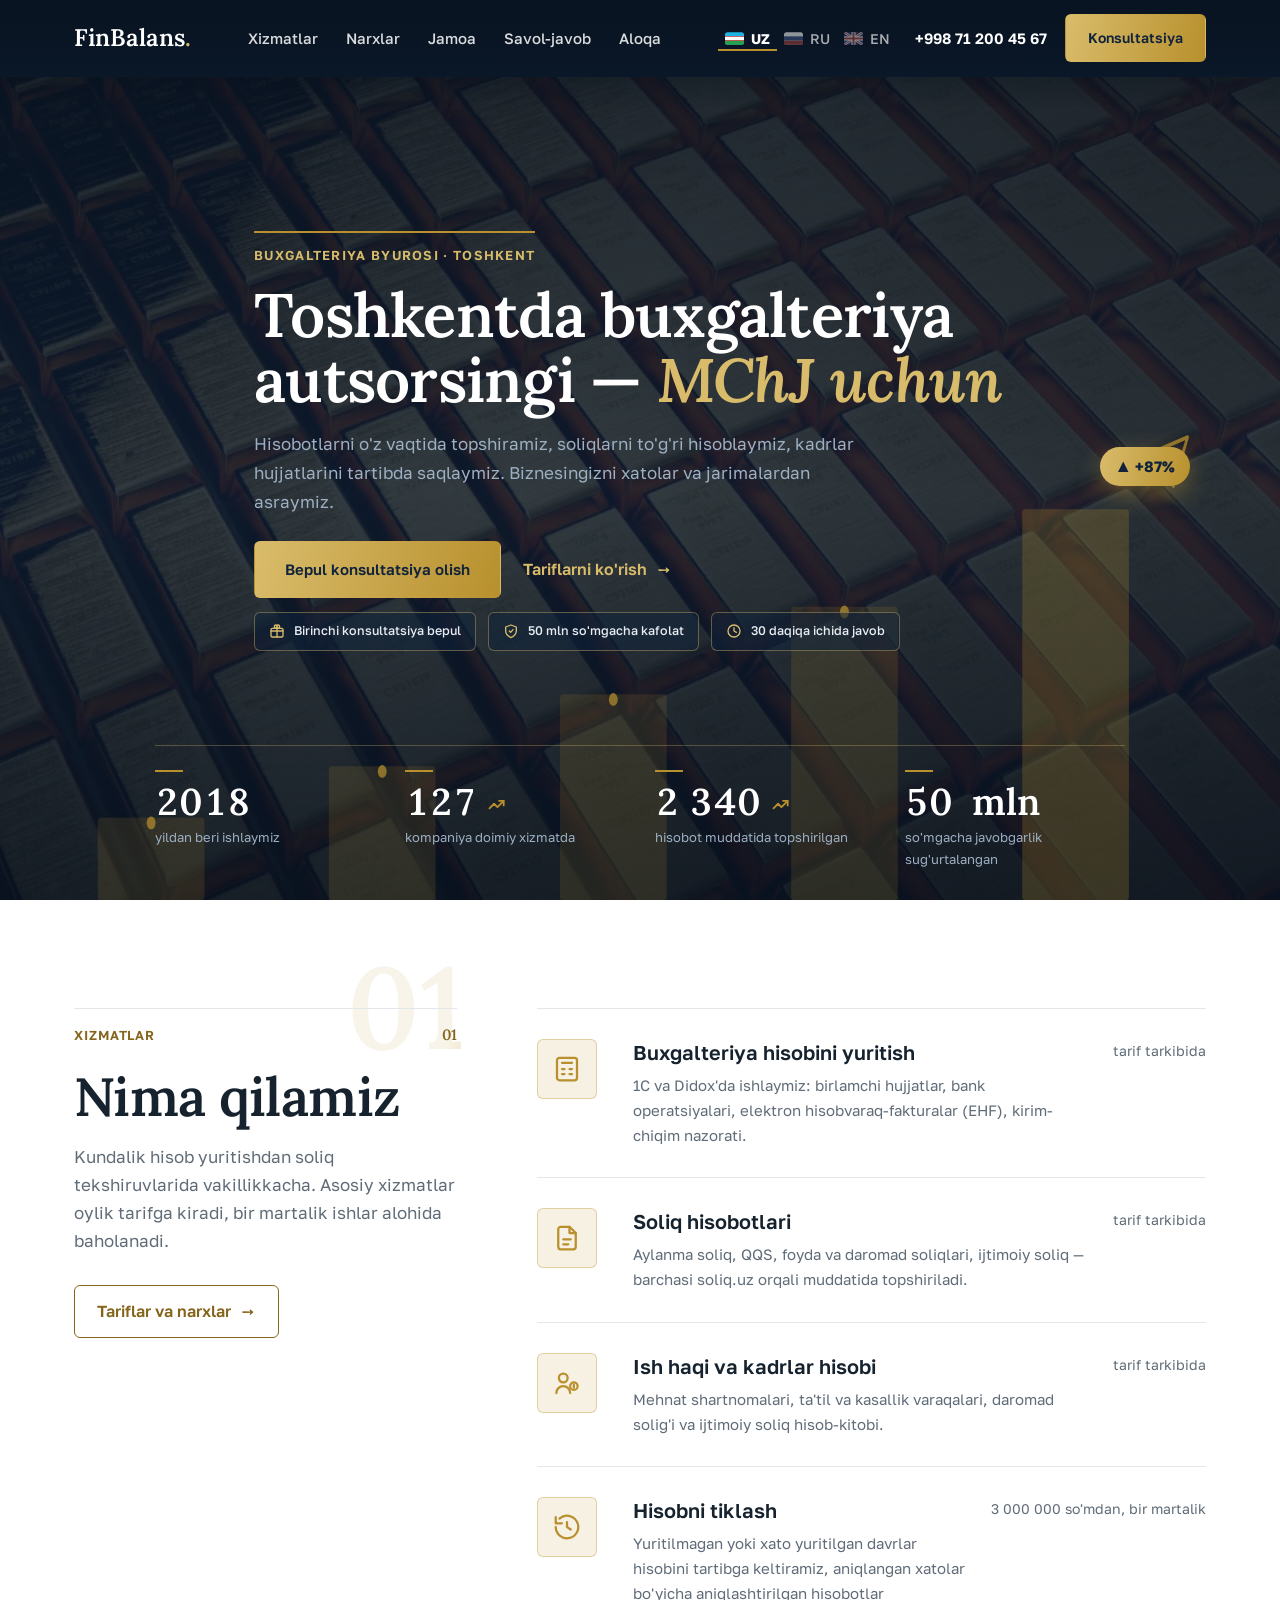
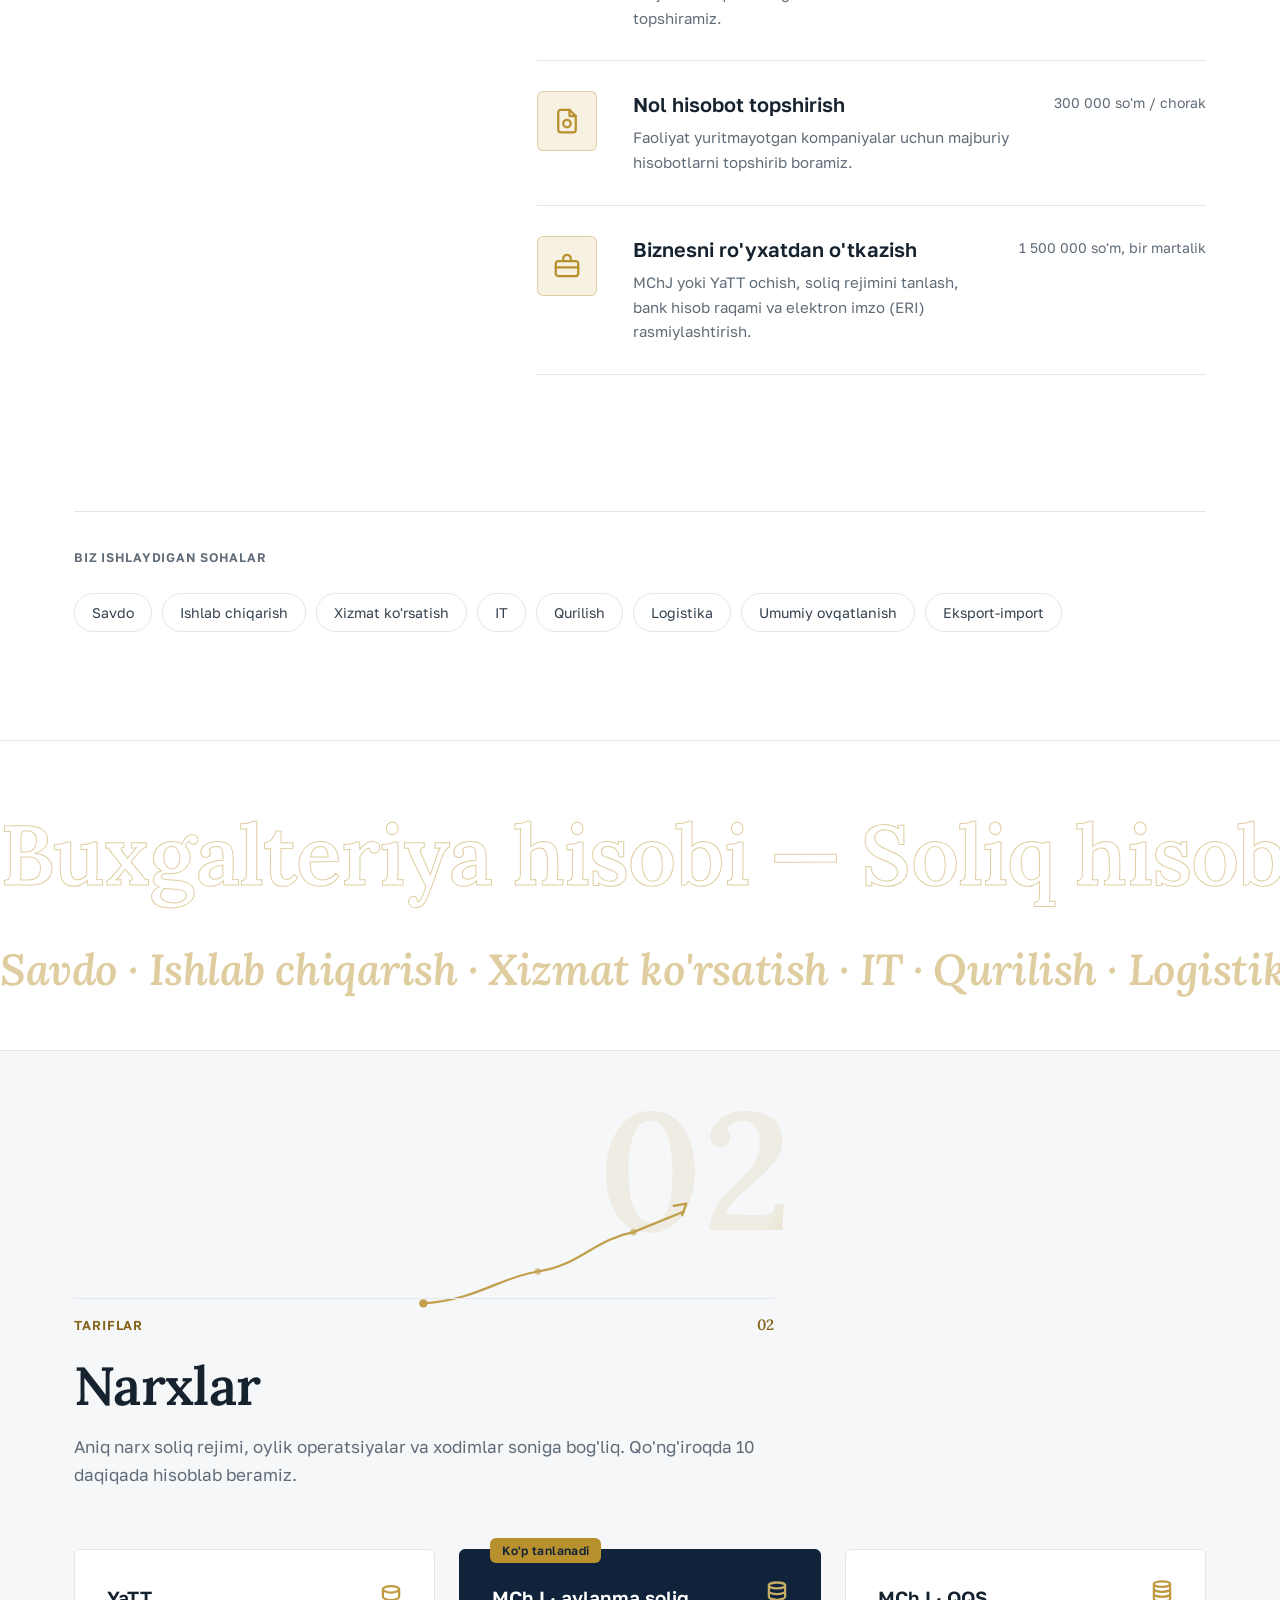
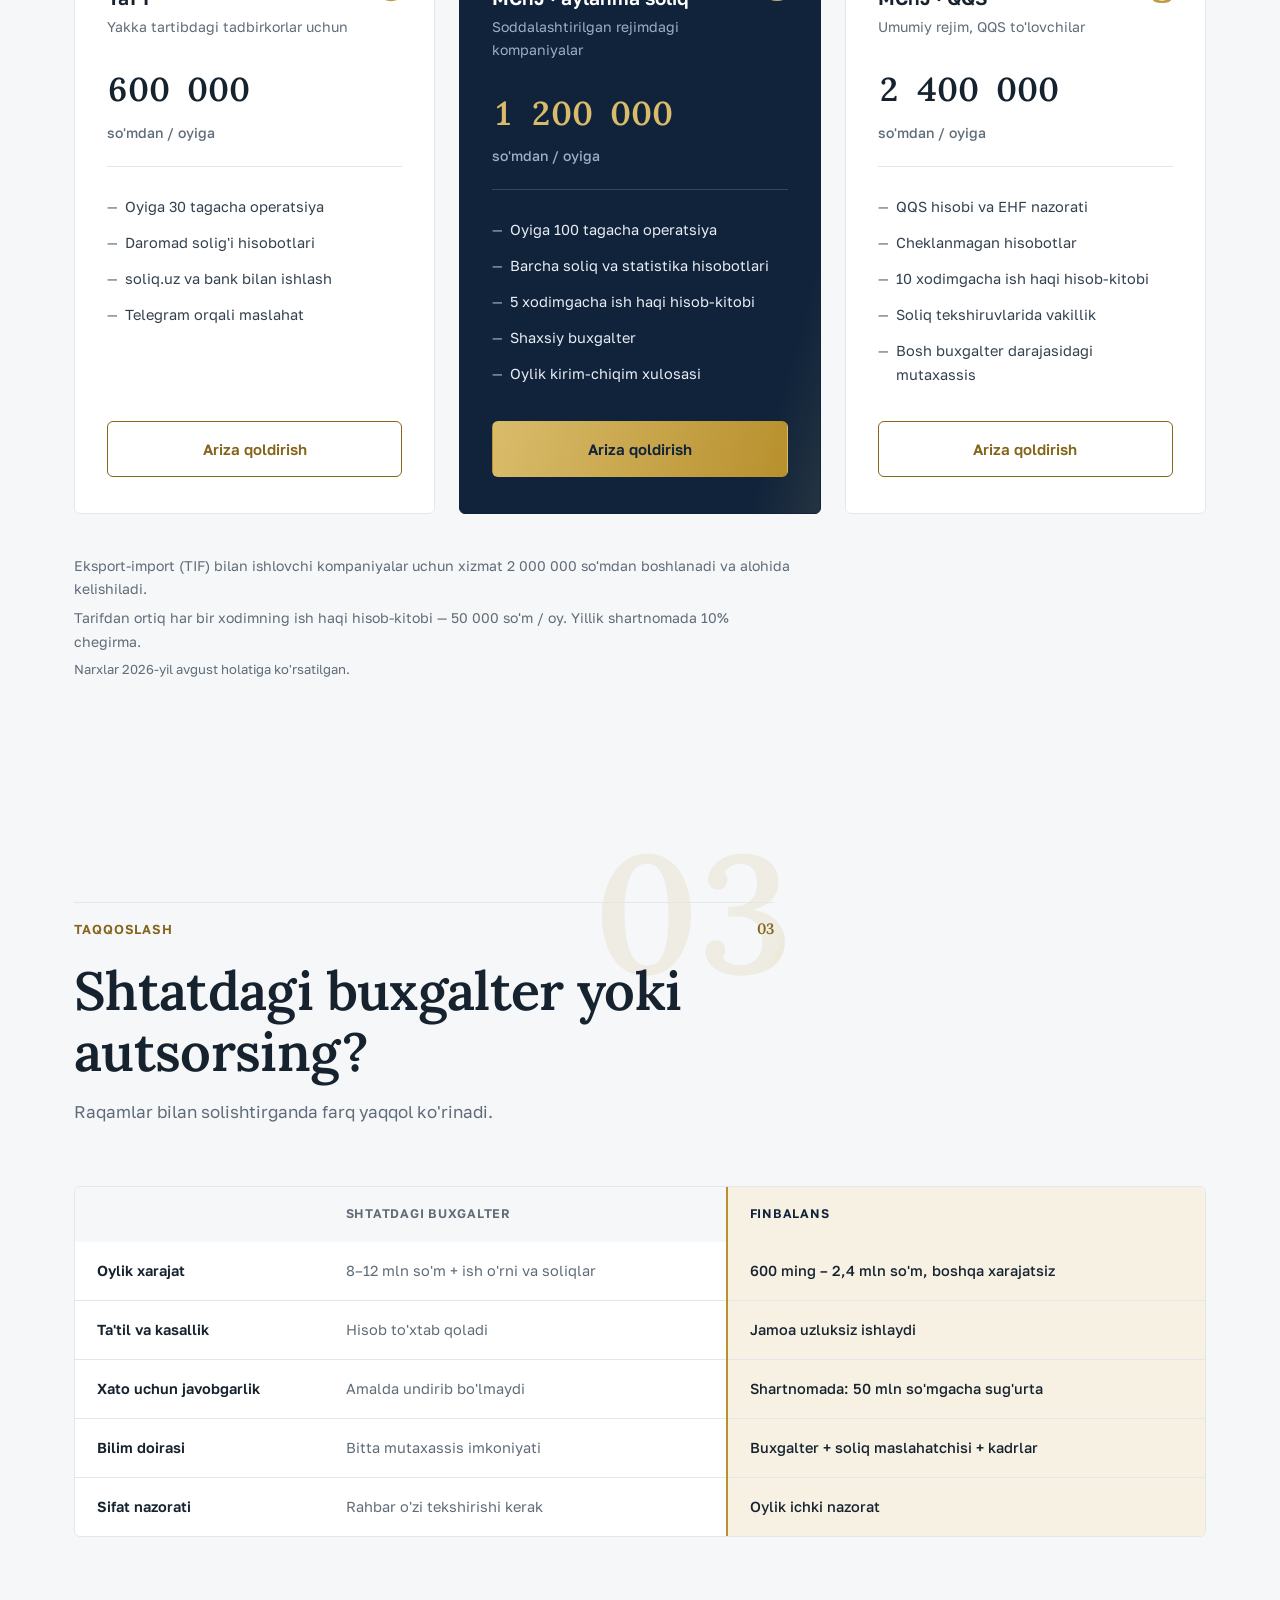
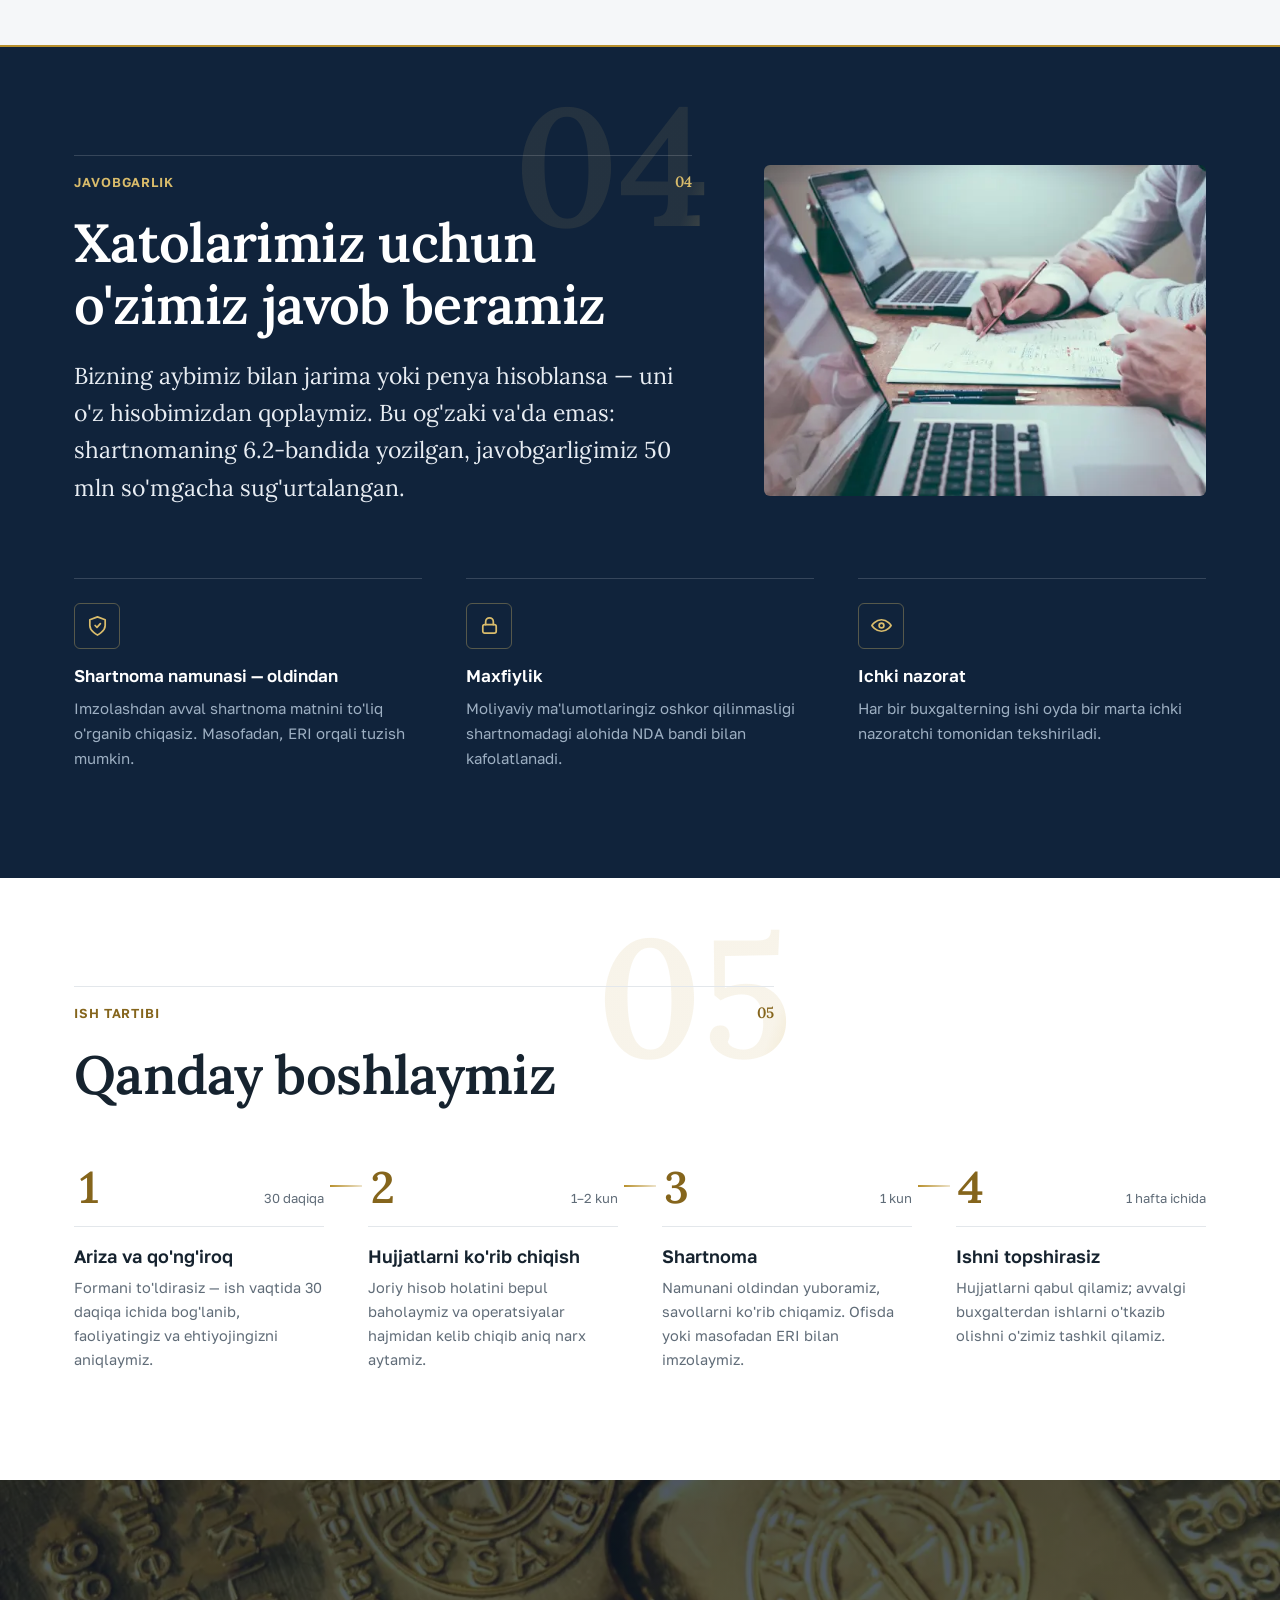
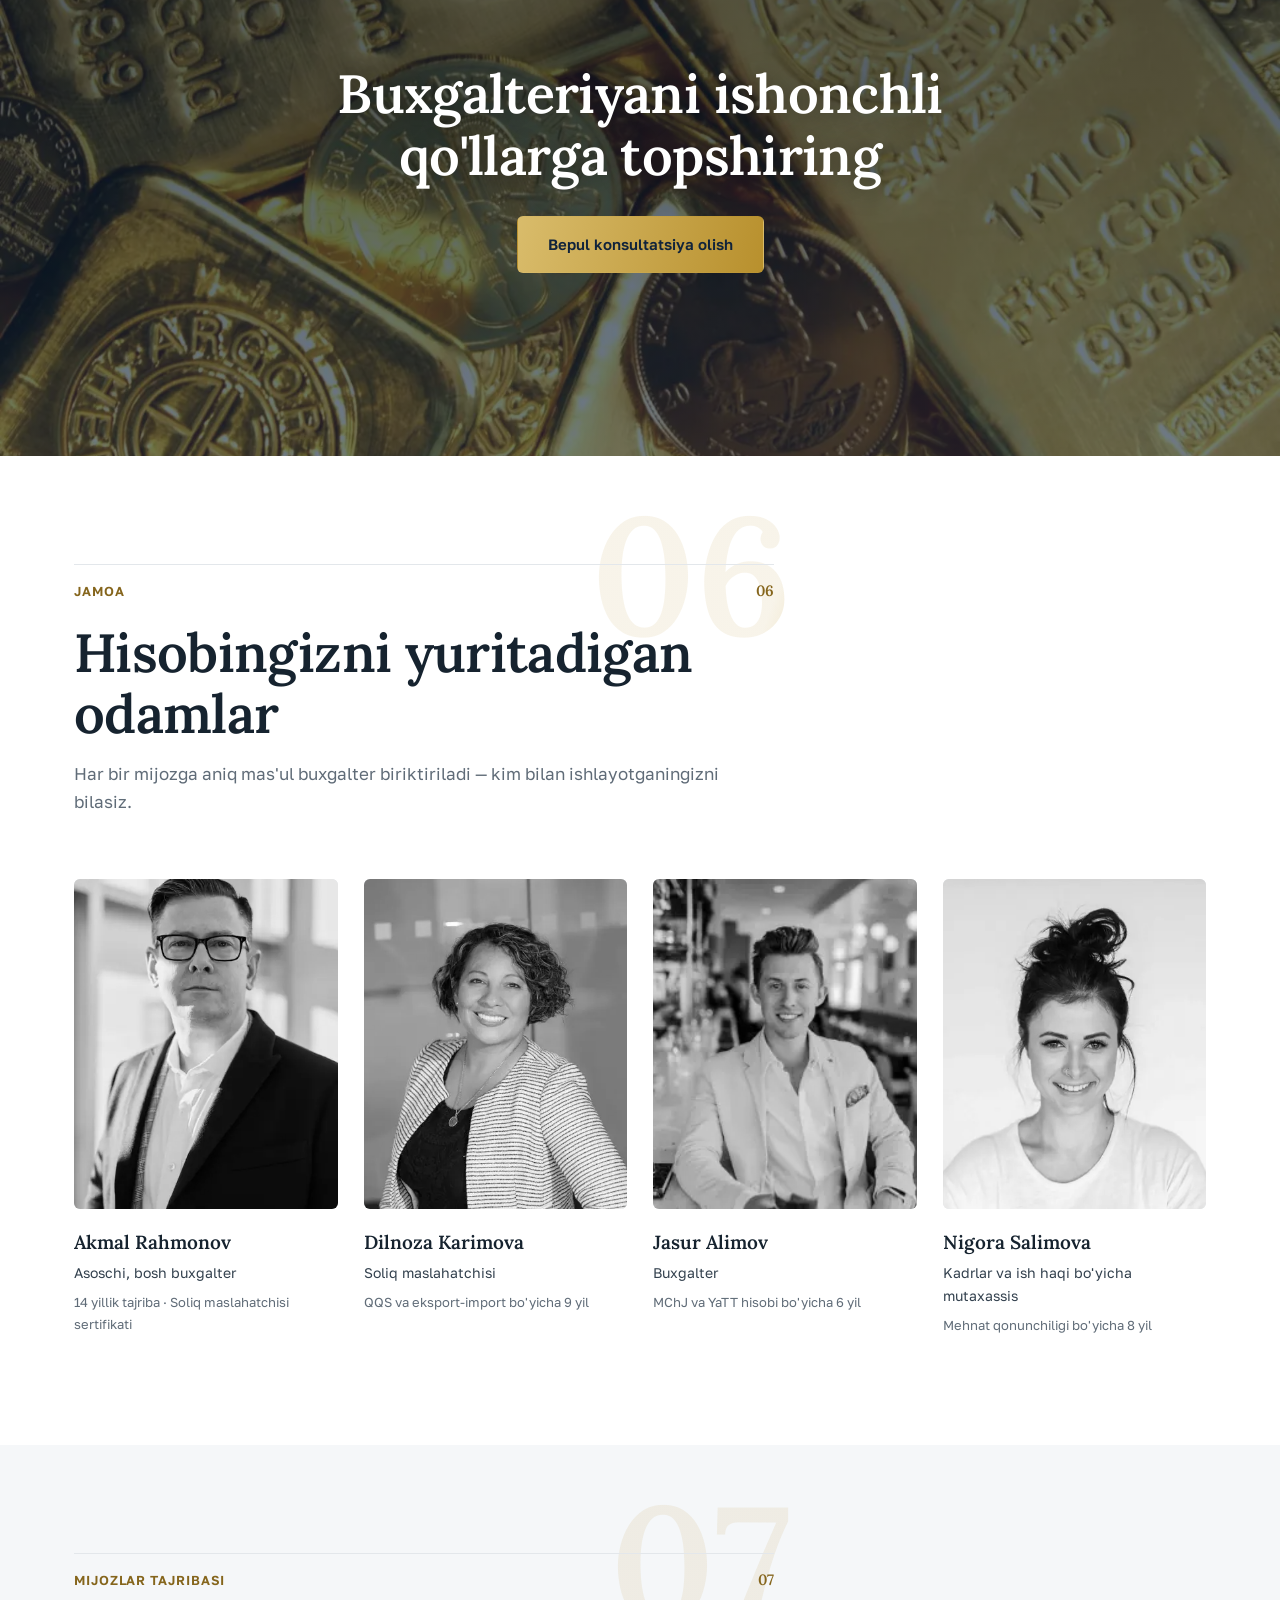
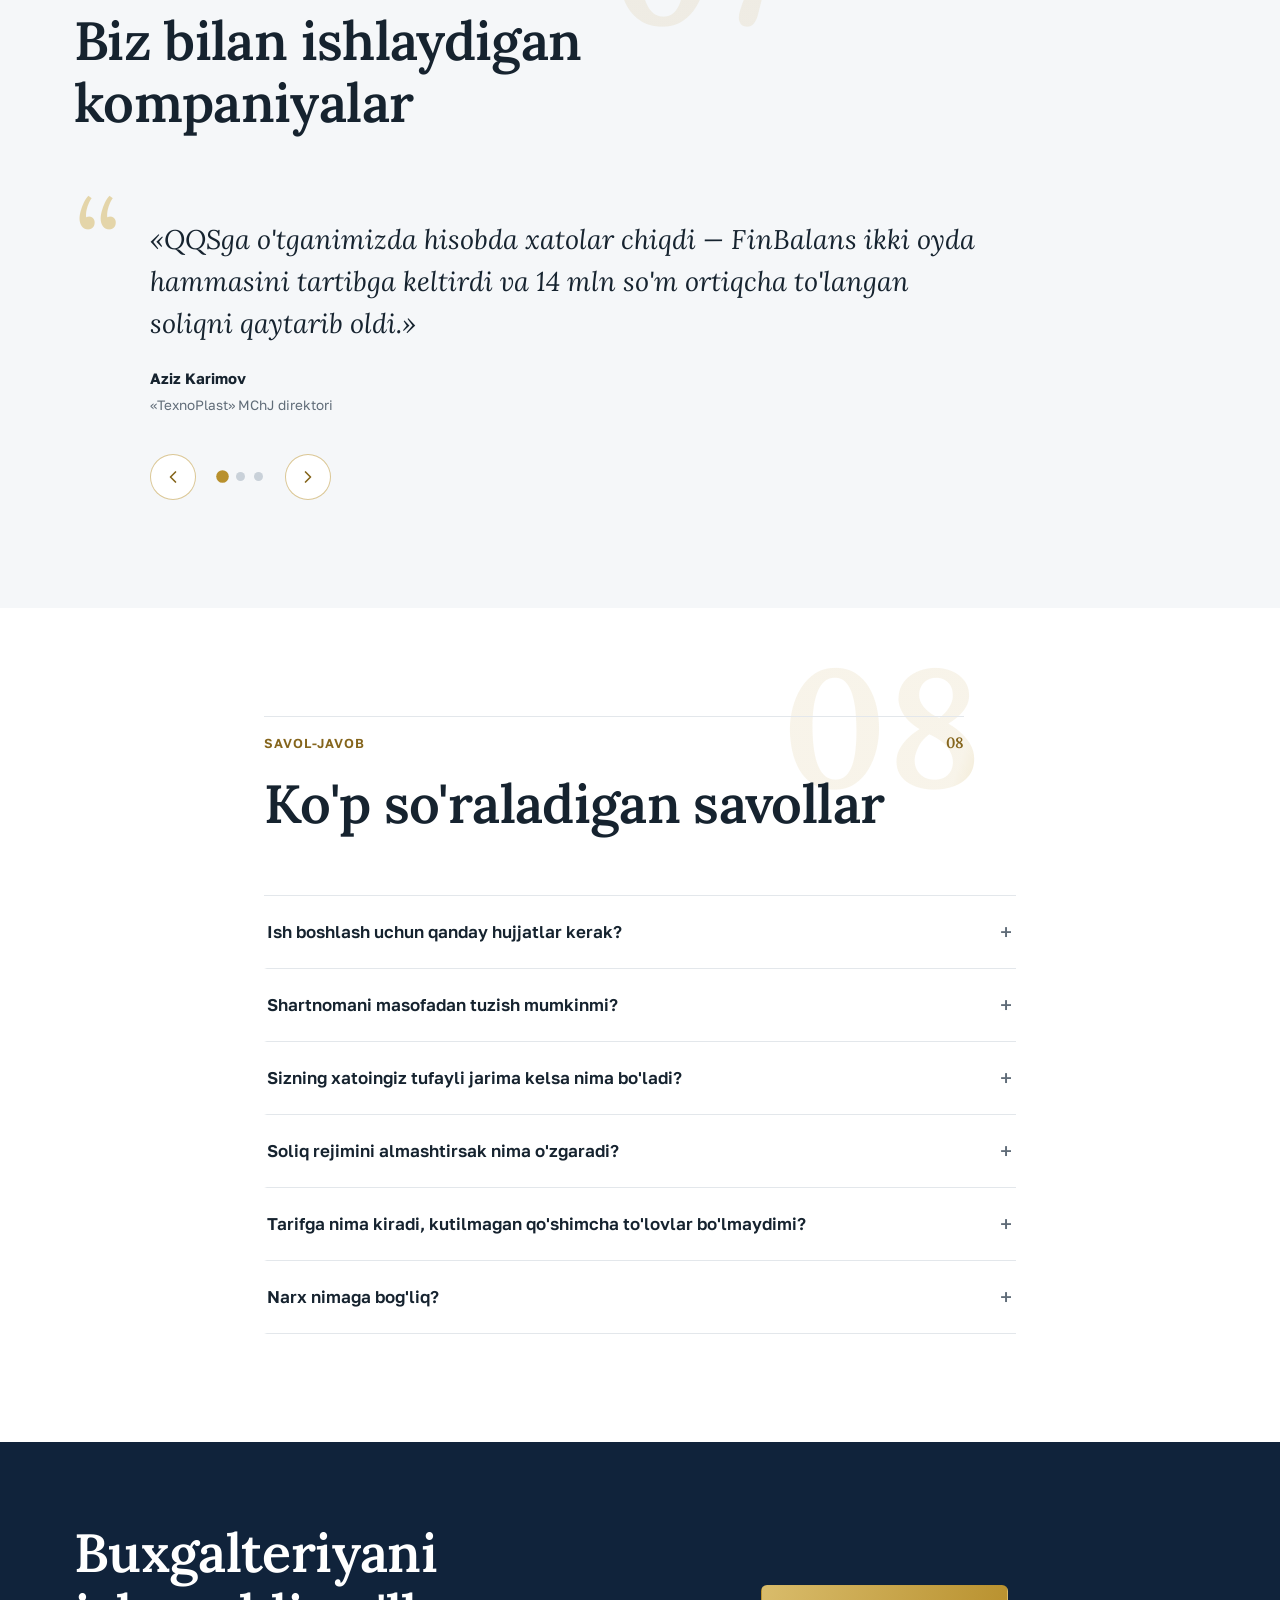
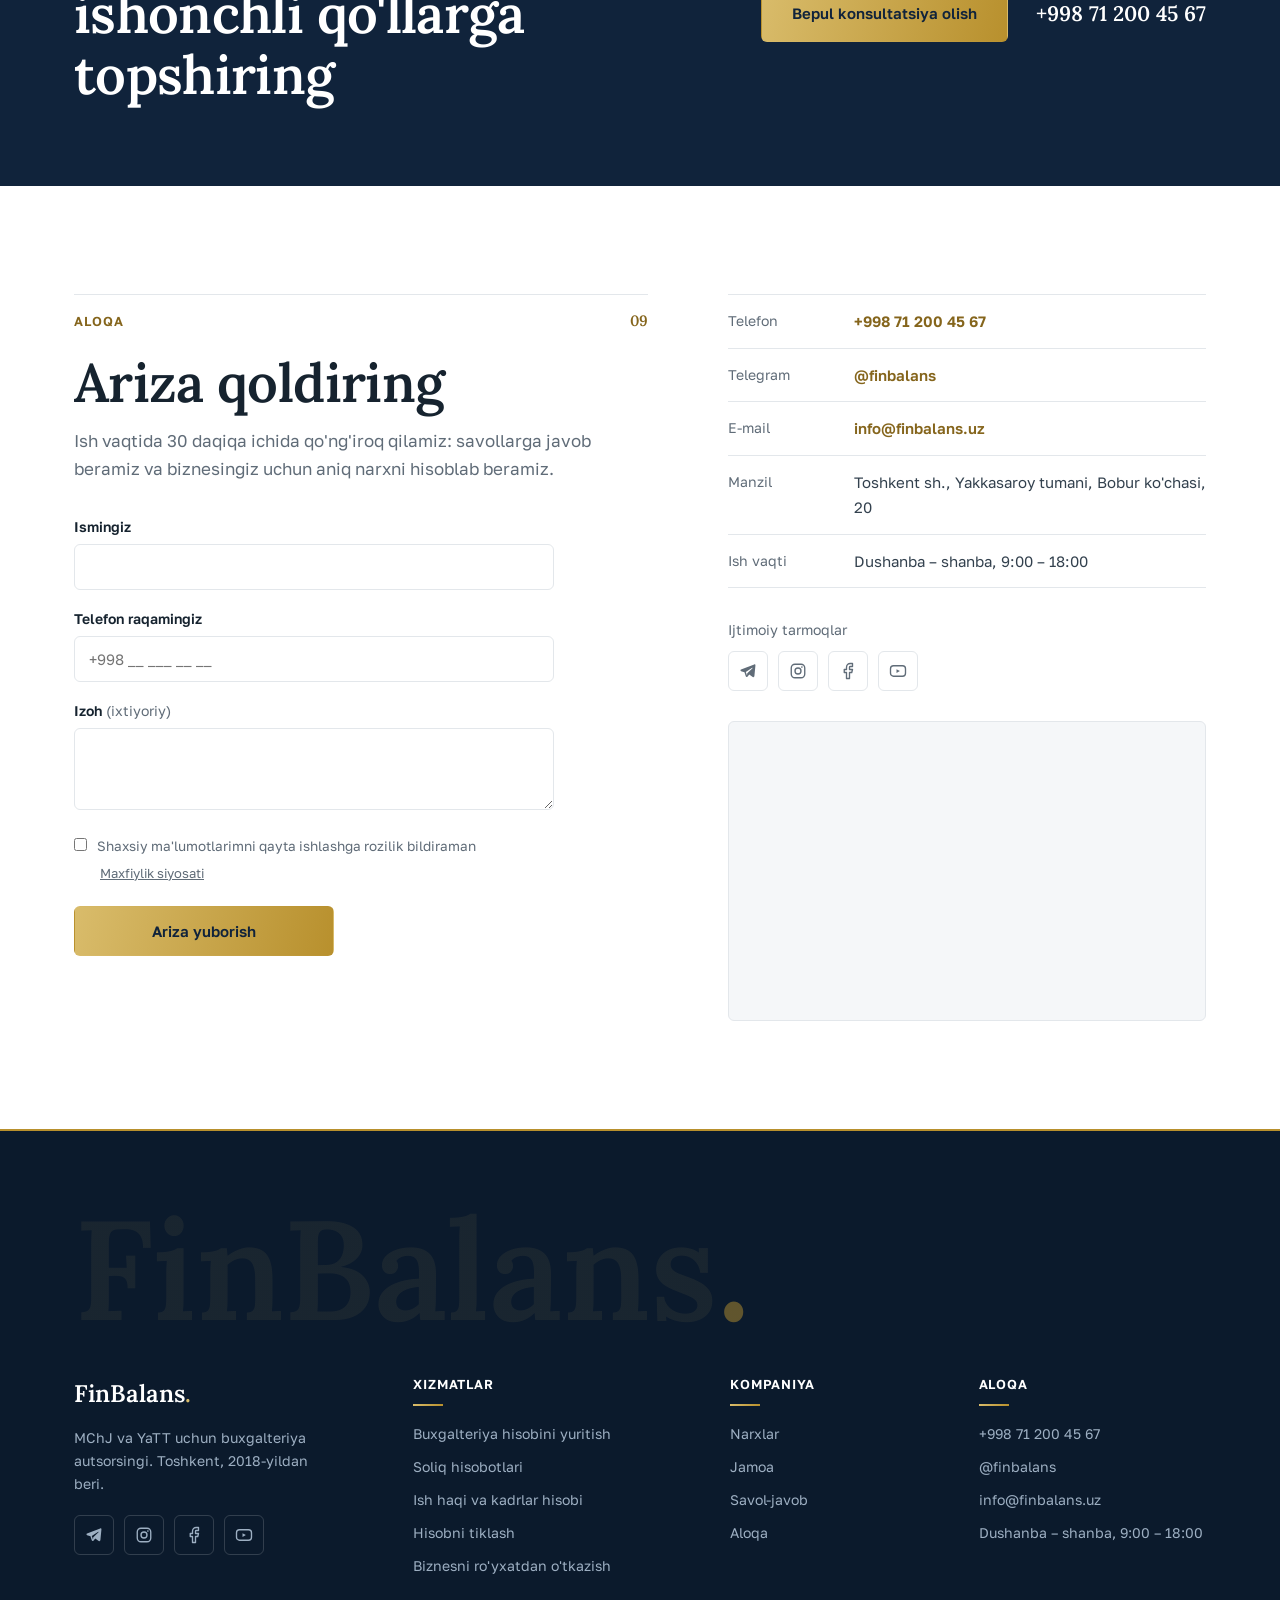
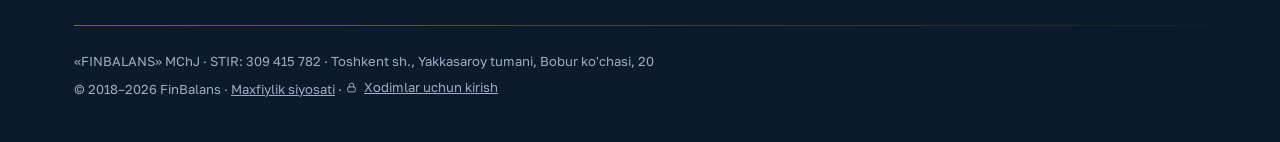
==== commit 3a3268fc: "Tinch rejim: sayt zaif qurilmani o'zi tanib moslashadi "Har qanday qurilmada qulay bo'lsin" talabiga" ====
--- a/index.html
+++ b/index.html
@@ -143,7 +143,43 @@
        animatsiyasi kechikib yoqilar va bo'limlar avval ko'rinib,
        keyin g'oyib bo'lardi. Inline skript birinchi bo'yashdan
        oldin bajariladi. -->
-  <script>document.documentElement.classList.add('js');</script>
+  <script>
+    /* Bu skript birinchi bo'yashdan OLDIN bajariladi - shuning uchun
+       hech narsa "avval harakatlanib, keyin to'xtab" qolmaydi.
+
+       1. `js` sinfi: paydo bo'lish animatsiyalarini yoqadi. main.js
+          `defer` bilan yuklanadi, ya'ni kech ishga tushadi - sinf
+          o'sha paytda qo'yilsa bo'limlar avval ko'rinib, keyin
+          g'oyib bo'lardi.
+
+       2. `low-power` sinfi: sayt HAR QANDAY qurilmada qulay bo'lishi
+          kerak. Zaif telefonda bezak harakatlari (lentalar, Ken
+          Burns, pulsatsiya) kadrni yeydi va ekran pirpiraydi.
+          Qurilmadan so'raymiz - taxmin qilmaymiz:
+            - foydalanuvchi harakatni kamaytirishni so'raganmi
+            - trafikni tejash rejimi yoqilganmi
+            - xotira 4 GB dan kammi
+            - protsessor 4 yadrodan kammi
+            - ulanish 2G/sekin 3G mi
+          Shulardan biri to'g'ri bo'lsa - sayt tinch rejimda ochiladi.
+          Kuchli qurilmada esa hamma narsa avvalgidek qoladi. */
+    (function () {
+      var d = document.documentElement;
+      d.classList.add('js');
+      try {
+        var mq = function (q) { return window.matchMedia && window.matchMedia(q).matches; };
+        var c = navigator.connection || {};
+        var weak =
+          mq('(prefers-reduced-motion: reduce)') ||
+          mq('(prefers-reduced-data: reduce)') ||
+          c.saveData === true ||
+          /^(slow-2g|2g|3g)$/.test(c.effectiveType || '') ||
+          (typeof navigator.deviceMemory === 'number' && navigator.deviceMemory <= 4) ||
+          (typeof navigator.hardwareConcurrency === 'number' && navigator.hardwareConcurrency <= 4);
+        if (weak) d.classList.add('low-power');
+      } catch (e) { /* eski brauzer - hech narsa qilmaymiz, sayt ishlaydi */ }
+    })();
+  </script>
   <link rel="stylesheet" href="css/style.css">
 </head>
 <body>
--- a/css/style.css
+++ b/css/style.css
@@ -2072,11 +2072,17 @@
     display: flex;
     gap: 10px;
     padding: 10px 14px calc(10px + env(safe-area-inset-bottom));
-    background: rgba(11, 26, 44, 0.96);
-    backdrop-filter: blur(8px);
-    -webkit-backdrop-filter: blur(8px);
+    /* Fon 96% shaffofmas edi va ustiga blur(8px) qo'yilgandi -
+       ya'ni blur amalda KO'RINMASDI (4% shaffoflik ortida), lekin
+       telefonda har bir surish kadrida butun ekran kengligidagi
+       GPU blur o'tkazilardi. Bu zaif qurilmada pirpirashning
+       to'g'ridan-to'g'ri sababi. Fon to'liq shaffofmas qilindi,
+       blur olib tashlandi - ko'rinishi bir xil, narxi nol. */
+    background: #0B1A2C;
     border-top: 1px solid rgba(217, 188, 107, 0.35);
-    box-shadow: 0 -10px 30px rgba(0, 0, 0, 0.35);
+    /* Soya ham yengillashtirildi: 30px radius fixed elementda har
+       kadrda qayta chiziladi */
+    box-shadow: 0 -6px 18px rgba(0, 0, 0, 0.32);
   }
   .mobile-cta-btn {
     flex: 1;
@@ -4188,3 +4194,78 @@
   .hero-chart rect,
   .hero-chart circle { animation: none !important; }
 }
+
+/* =========================================================
+   TINCH REJIM (low-power) — zaif qurilmalar uchun
+   ---------------------------------------------------------
+   Sayt har qanday qurilmada qulay bo'lishi kerak. Kuchli
+   telefonlarda bezak harakatlari chiroyli; 2-4 GB xotirali
+   yoki sekin ulanishdagi telefonda esa ular kadrni yeydi va
+   ekran pirpiraydi.
+
+   `low-power` sinfini <head> dagi inline skript qo'yadi -
+   birinchi bo'yashdan oldin, shuning uchun hech narsa avval
+   harakatlanib keyin to'xtab qolmaydi. Shartlar: harakatni
+   kamaytirish so'rovi, trafik tejash, 2G/3G, <=4 GB xotira,
+   <=4 yadro.
+
+   Bu yerda MAZMUN yo'qolmaydi - faqat harakat to'xtaydi va
+   qimmat effektlar olib tashlanadi. Hamma matn, rasm va
+   tugmalar joyida qoladi.
+   ========================================================= */
+html.low-power .txt-marquee-track,
+html.low-power .rates-track,
+html.low-power .hero-bg img,
+html.low-power .hero-chart,
+html.low-power .hero-chart *,
+html.low-power .cta-pulse-wrap::before,
+html.low-power .compare td.compare-us::after,
+html.low-power .compare thead th.compare-us::after,
+html.low-power .footer-mega,
+html.low-power .loader,
+html.low-power .loader * {
+  animation: none !important;
+}
+
+/* Doimiy GPU qatlamlari: harakat yo'q ekan, ular faqat xotira yeydi */
+html.low-power * { will-change: auto !important; }
+
+/* Parallaks va Ken Burns uchun ajratilgan qatlam kerak emas */
+html.low-power .hero-bg {
+  transform: none !important;
+  bottom: 0;
+}
+
+/* Orqa fonni xiralashtirish - eng qimmat effektlardan biri.
+   Fonlar allaqachon deyarli shaffofmas, farq ko'rinmaydi. */
+html.low-power .rates-strip,
+html.low-power .site-header,
+html.low-power .mobile-cta {
+  backdrop-filter: none !important;
+  -webkit-backdrop-filter: none !important;
+}
+
+/* Katta yumshoq soyalar har kadrda qayta chiziladi */
+html.low-power .tariff,
+html.low-power .mobile-cta,
+html.low-power .btn,
+html.low-power .back-top,
+html.low-power .float-tg { box-shadow: none !important; }
+
+/* Matn lentasi tinch turadi - o'qish uchun mo'ljallangan emas,
+   lekin bezak sifatida qoladi */
+html.low-power .txt-marquee-track { transform: none !important; }
+
+/* Suratlar ustidagi silliq o'tishlar ham qisqartiriladi */
+html.low-power .hero-bg img { transition-duration: 0.2s !important; }
+
+/* Javobgarlik bo'limidagi surat parallaksi ham to'xtaydi */
+html.low-power .guarantee-media img { transform: none !important; }
+
+/* Paydo bo'lish animatsiyasi qoladi, lekin qisqaroq va faqat
+   shaffoflik bo'yicha - siljish qatlam yaratadi */
+html.low-power [data-reveal],
+html.low-power .stagger > * {
+  transition-duration: 0.25s !important;
+  transform: none !important;
+}
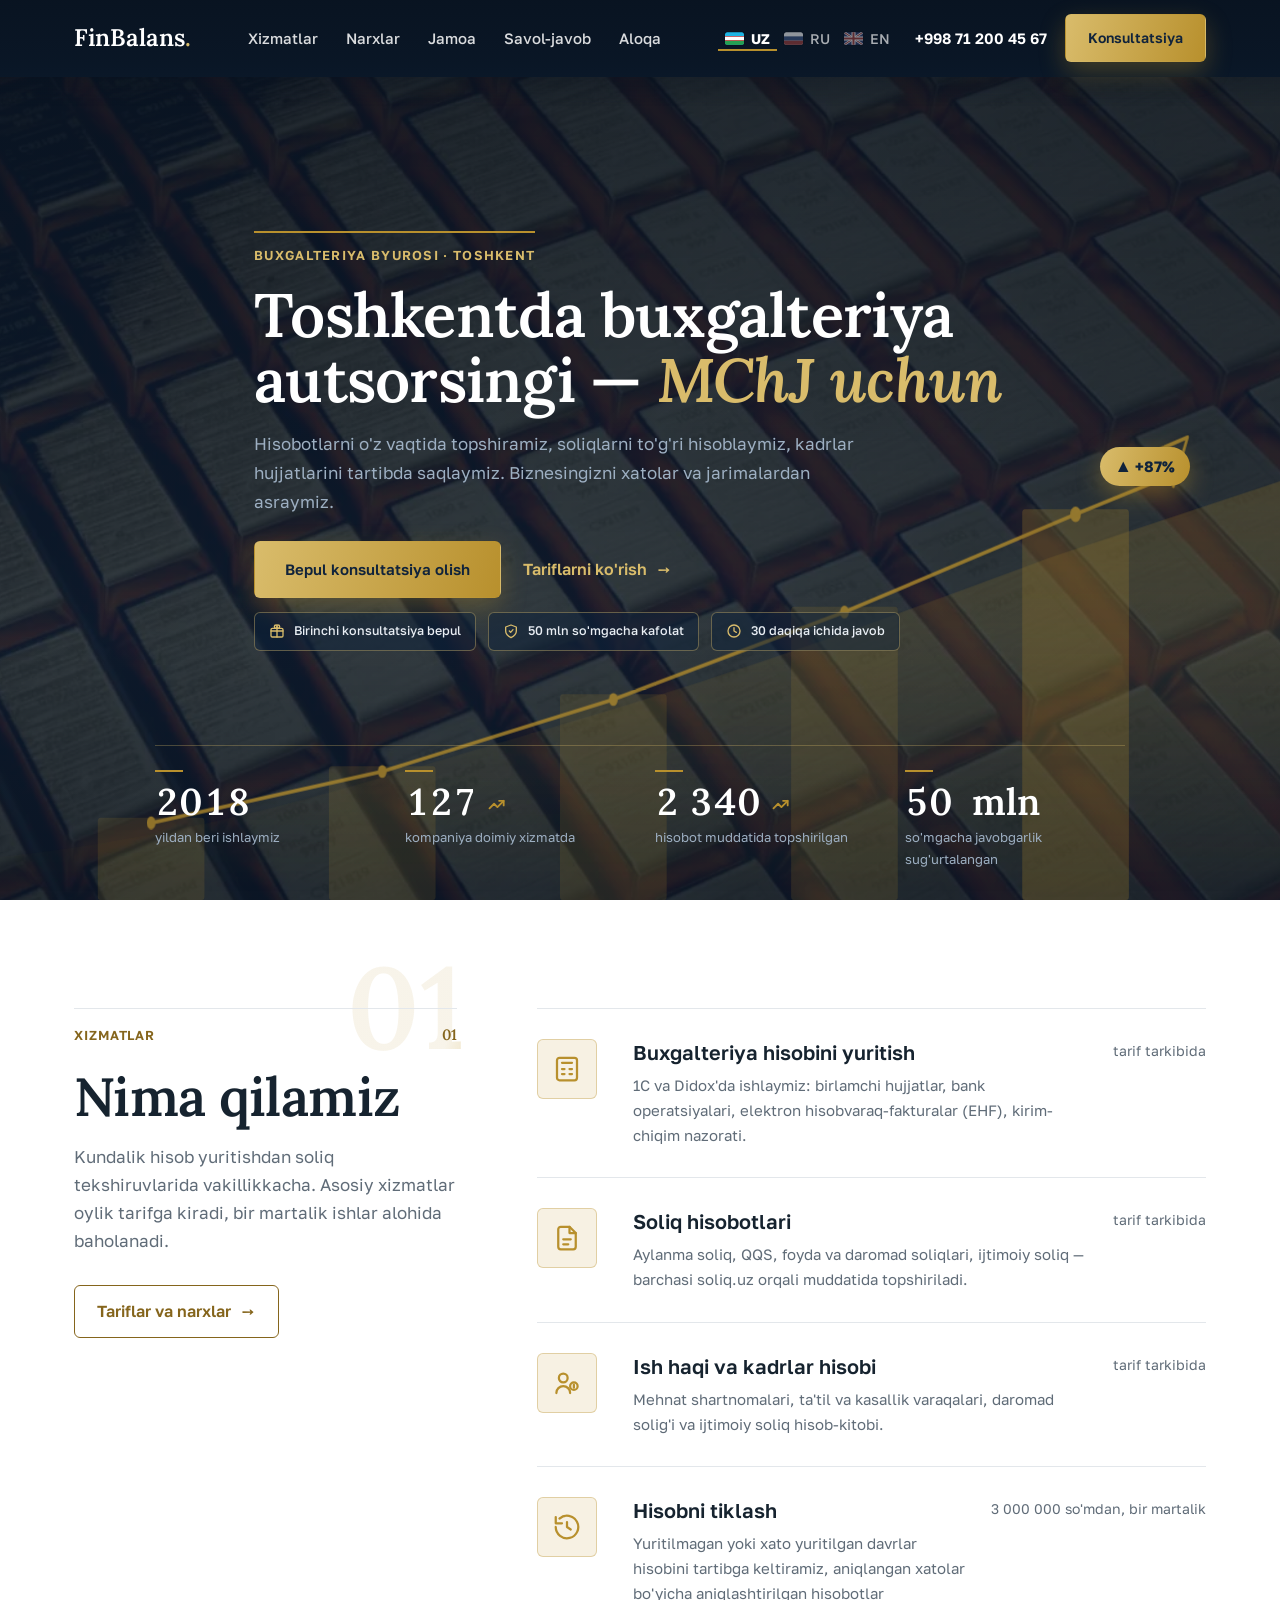
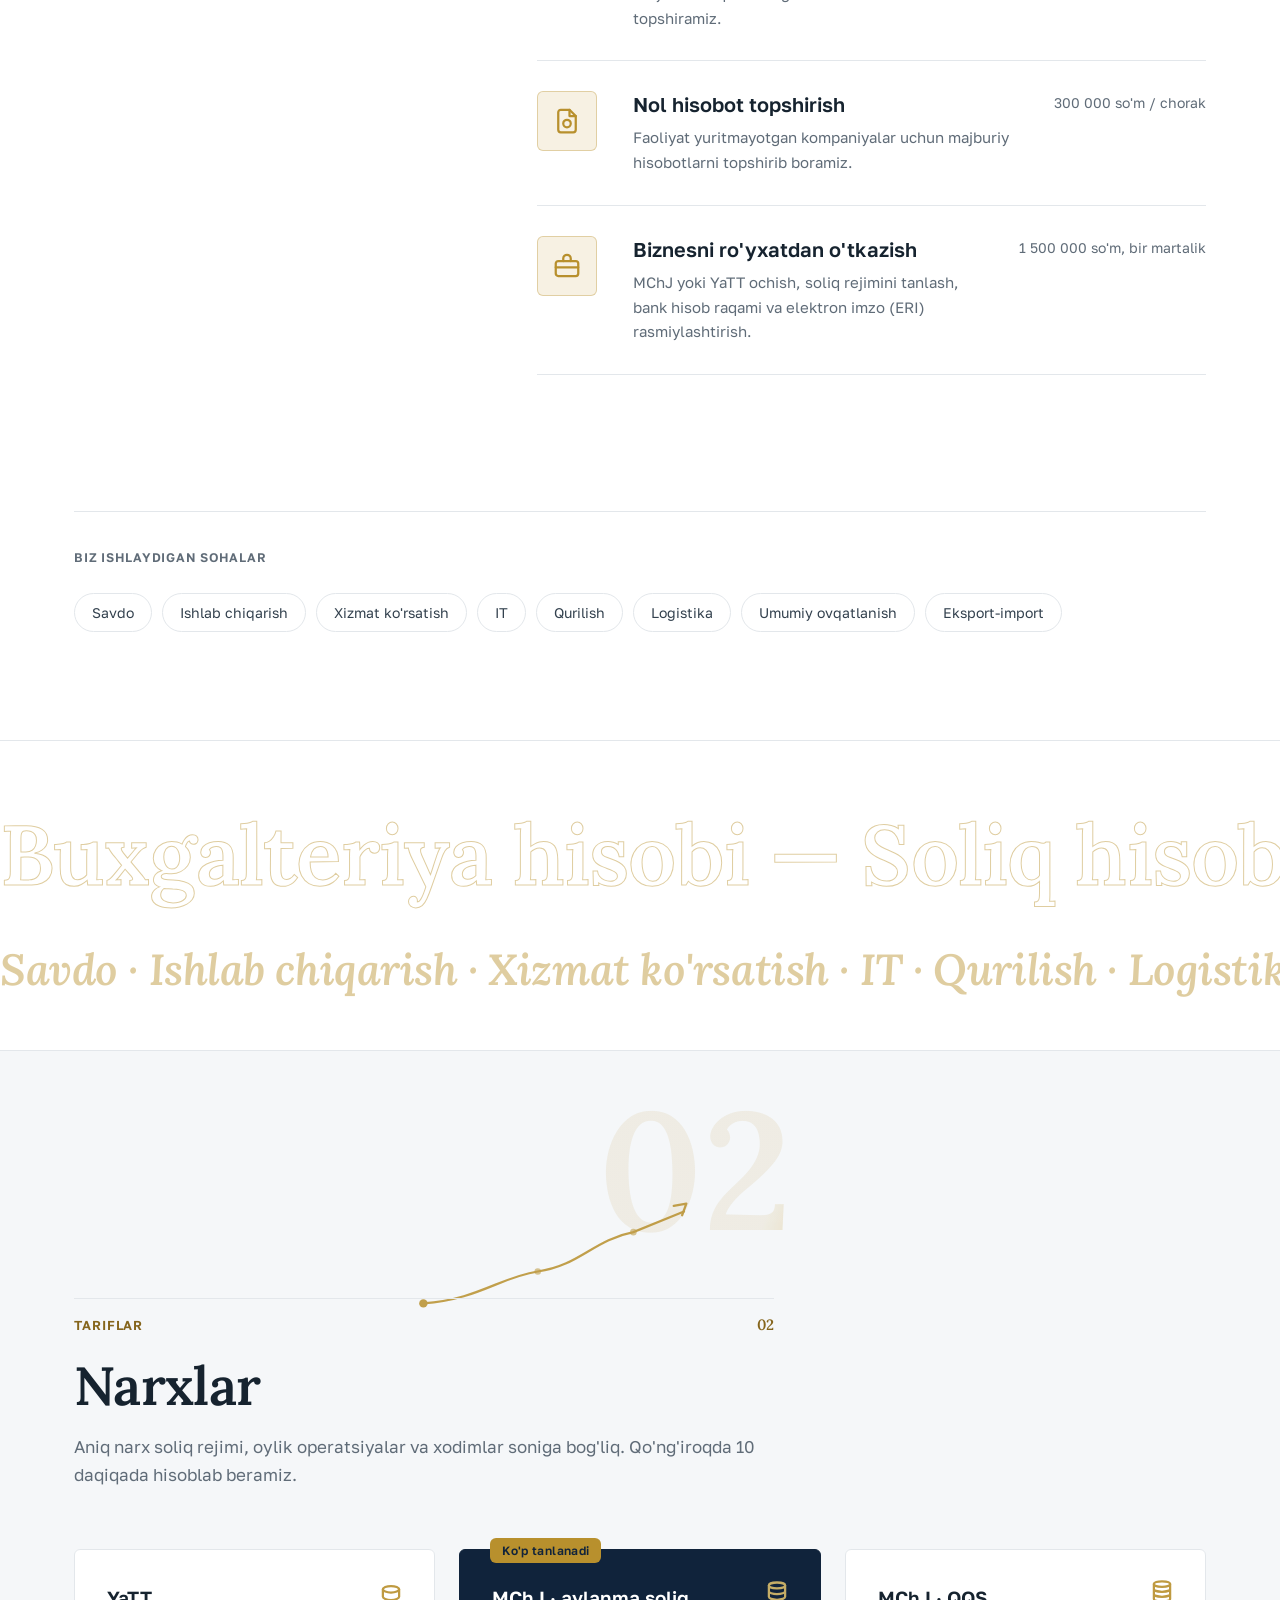
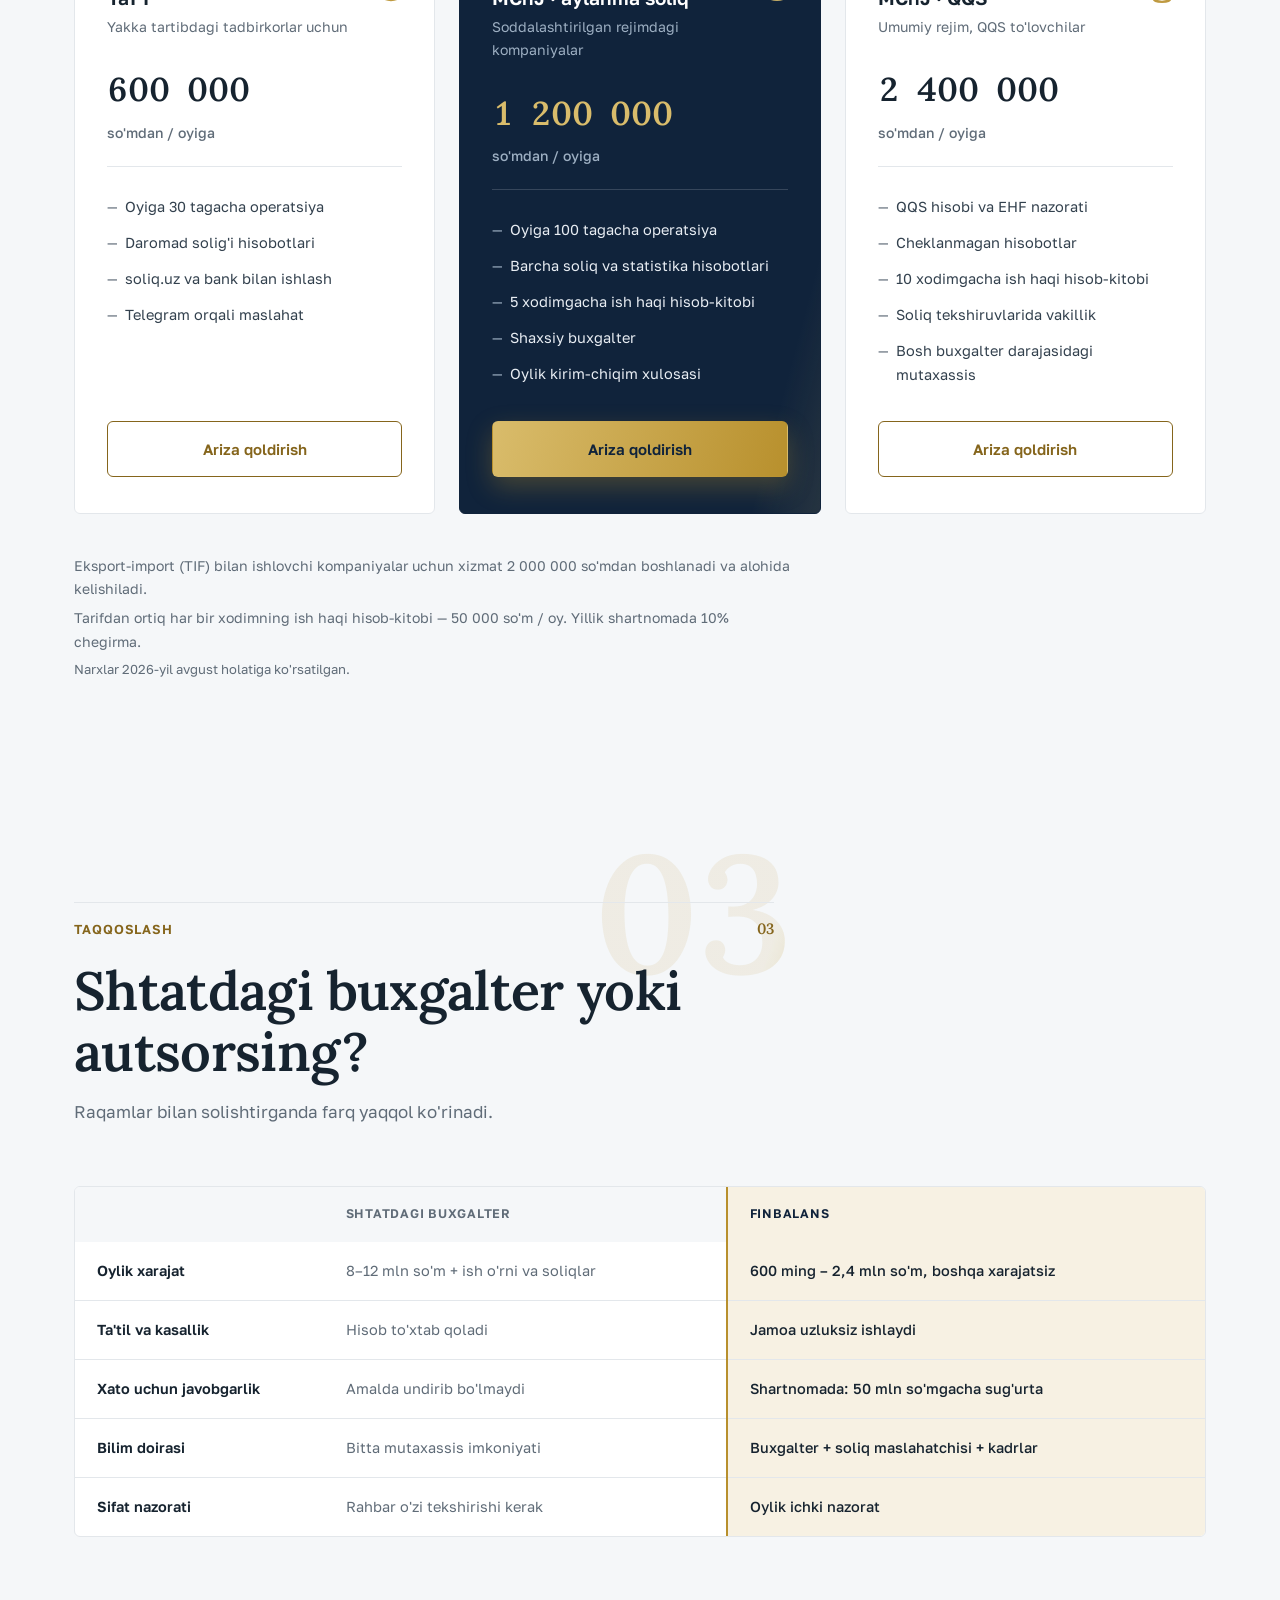
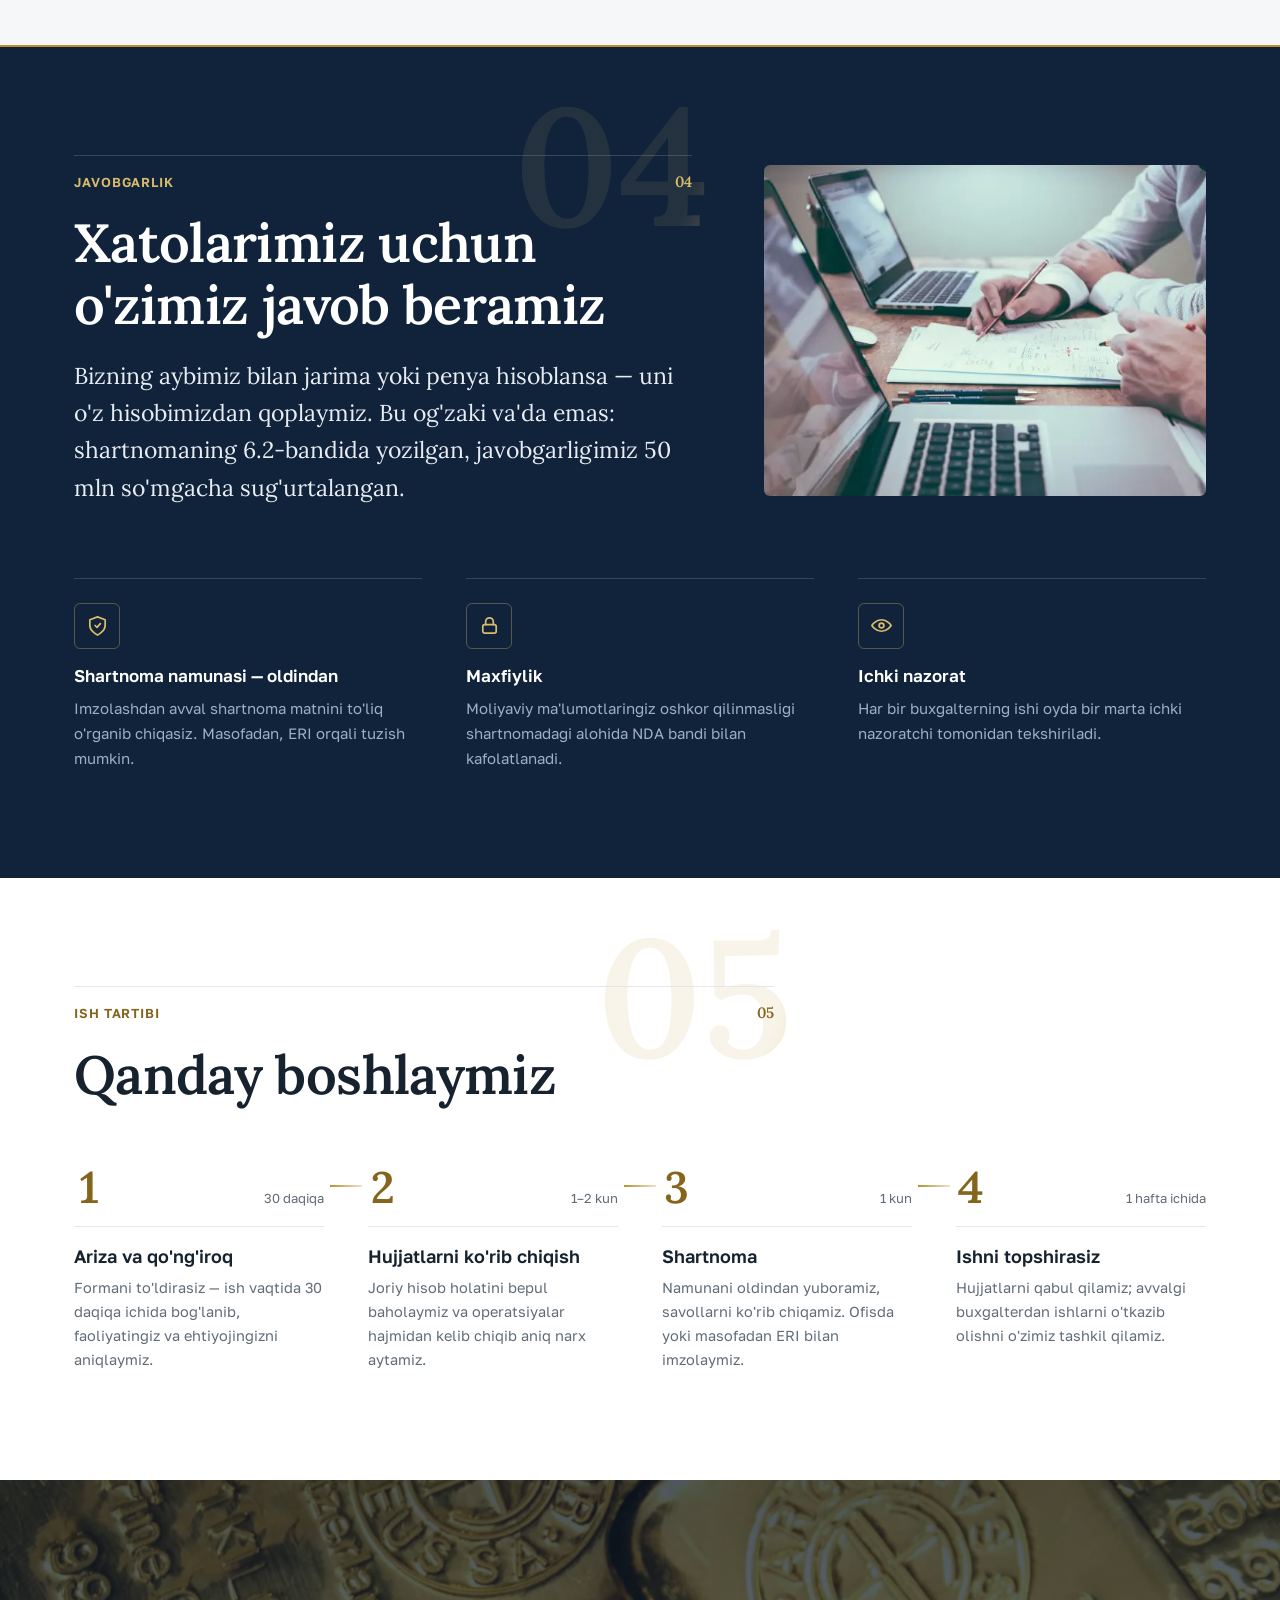
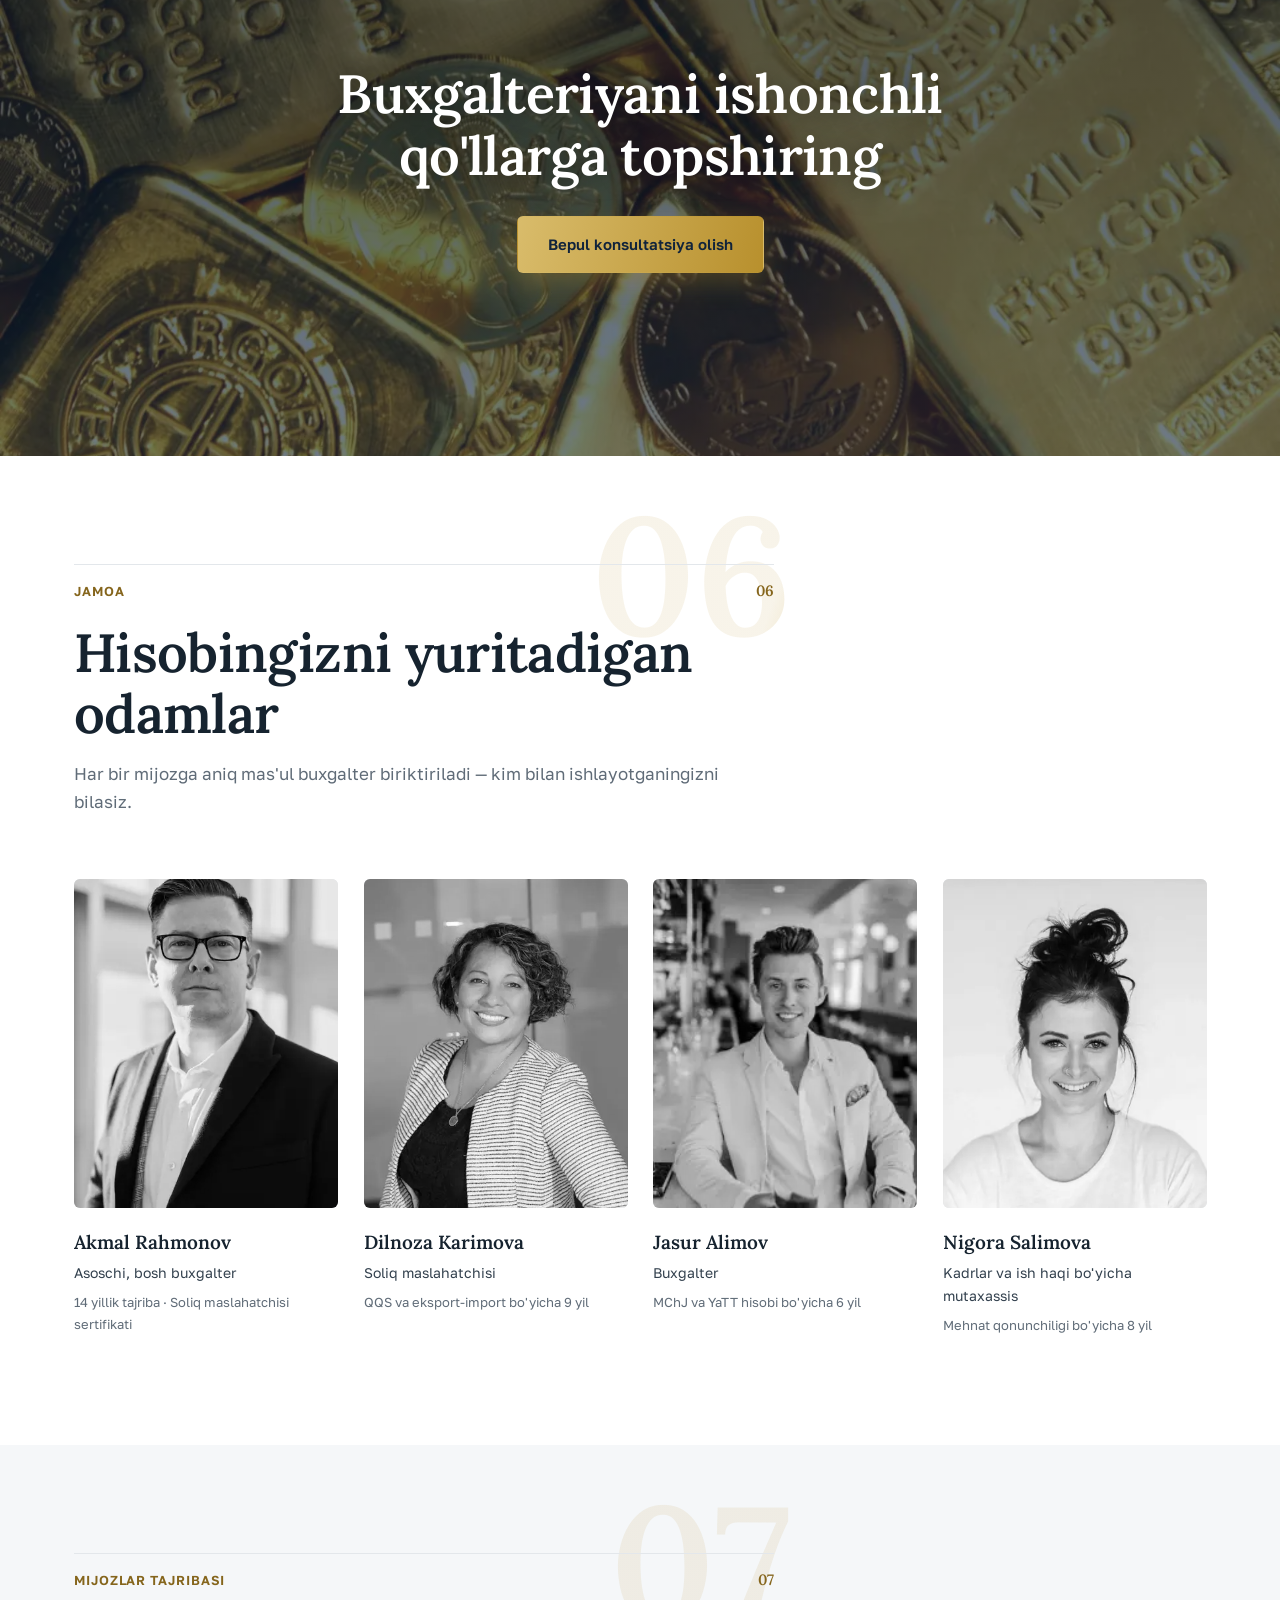
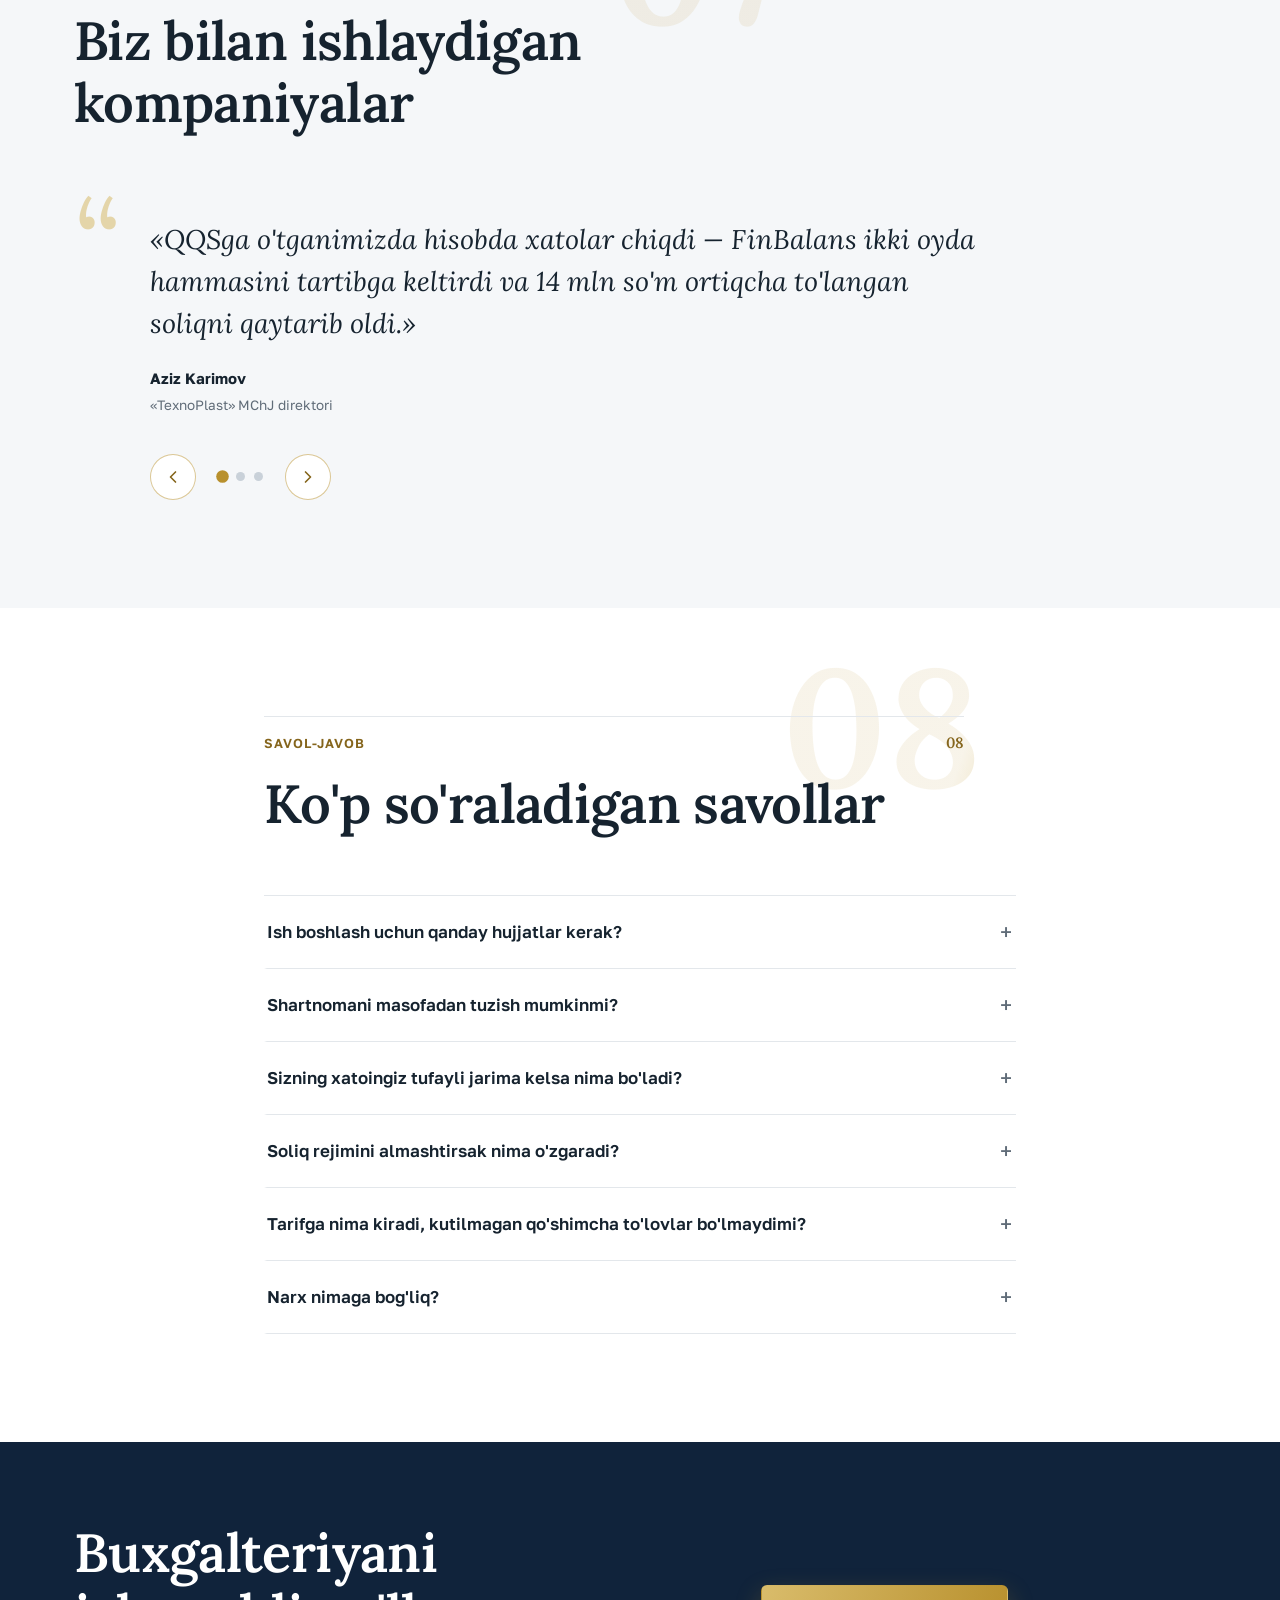
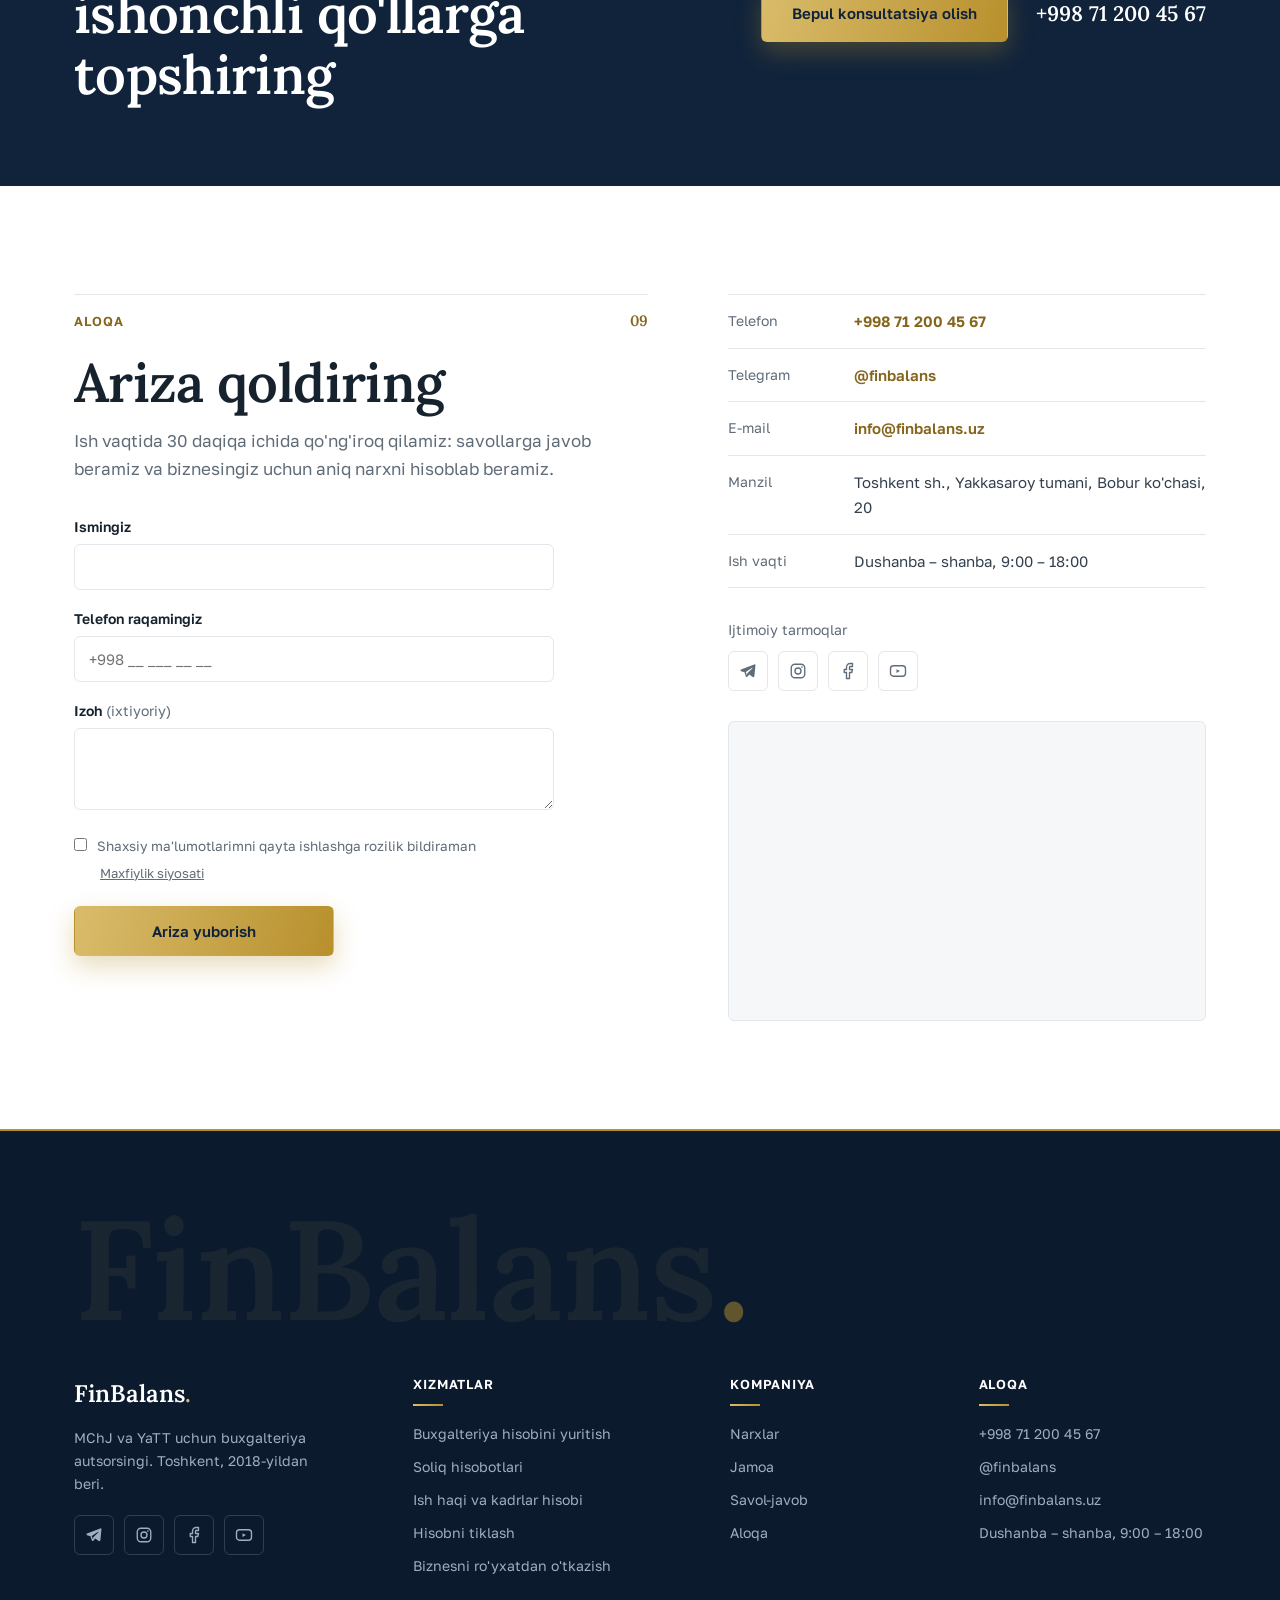
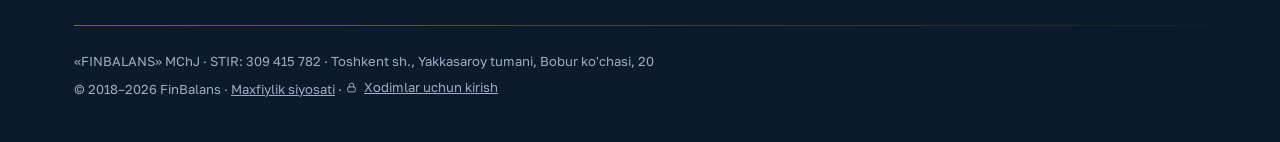
==== commit dc9afbf5: "Telefonda dizayn jonliligi qaytarildi — haddan tashqari ketgan edim Foydalanuvchi shikoyati: "telefo" ====
--- a/index.html
+++ b/index.html
@@ -169,13 +169,28 @@
       try {
         var mq = function (q) { return window.matchMedia && window.matchMedia(q).matches; };
         var c = navigator.connection || {};
+        /* CHEGARALAR ATAYLAB QAT'IY.
+           Birinchi urinishda `deviceMemory <= 4` va
+           `hardwareConcurrency <= 4` qo'yilgandi - bu deyarli
+           HAR QANDAY oddiy telefonni tinch rejimga tushirib
+           yubordi va dizayn jonsiz bo'lib qoldi. 4 GB xotirali
+           telefon 2026-yilda mutlaqo normal qurilma.
+
+           Endi bu yerda faqat shubhasiz holatlar:
+             - foydalanuvchining O'ZI harakatni kamaytirishni
+               so'ragani (bu buyruq, taxmin emas),
+             - trafik tejash rejimi yoqilgani,
+             - 2G ulanish,
+             - 2 GB yoki undan kam xotira (haqiqatan zaif).
+           Qolgan hammasi to'liq dizaynni oladi. Agar qurilma
+           baribir uddalay olmasa, main.js dagi kadr o'lchovi
+           uni keyinroq tutadi. */
         var weak =
           mq('(prefers-reduced-motion: reduce)') ||
           mq('(prefers-reduced-data: reduce)') ||
           c.saveData === true ||
-          /^(slow-2g|2g|3g)$/.test(c.effectiveType || '') ||
-          (typeof navigator.deviceMemory === 'number' && navigator.deviceMemory <= 4) ||
-          (typeof navigator.hardwareConcurrency === 'number' && navigator.hardwareConcurrency <= 4);
+          /^(slow-2g|2g)$/.test(c.effectiveType || '') ||
+          (typeof navigator.deviceMemory === 'number' && navigator.deviceMemory <= 2);
         if (weak) d.classList.add('low-power');
       } catch (e) { /* eski brauzer - hech narsa qilmaymiz, sayt ishlaydi */ }
     })();
--- a/css/style.css
+++ b/css/style.css
@@ -4153,47 +4153,6 @@
 }
 
 
-/* =========================================================
-   TELEFONDA HERO FONI — GPU NI BO'G'MASLIK
-   ---------------------------------------------------------
-   Shikoyat: telefonda sahifa pirpirab, o'chib-yonib turadi.
-
-   Sabab GPU yuki. Hero fonida uchta surat ustma-ust turadi
-   va ularning har biri:
-     - ekran kengligidan ~1.15 baravar katta qutida,
-     - hero balandligidan 260px uzunroq (.hero-bg bottom: -260px),
-     - uzluksiz Ken Burns animatsiyasi bilan (transform: scale),
-     - ustiga surish paytida parallaks transformi qo'shiladi,
-     - `will-change: transform` bilan alohida qatlamga chiqarilgan.
-
-   Bunga qo'shimcha: DPR 3 bo'lgan Android telefonlar 1600px
-   kenglikdagi WebP larni tanlaydi - uchtasi 461 KB. O'rta
-   darajadagi telefon bu qatlamlarni har kadrda qayta
-   rasterlashga ulgurmaydi va ekran pirpiraydi.
-
-   Yechim: telefonda bezak harakati o'chiriladi. Slaydlar
-   almashinuvi (opacity krossfeyd) qoladi - u arzon. Desktop
-   va planshetda hammasi avvalgidek.
-   ========================================================= */
-@media (max-width: 900px) {
-  /* Ken Burns - telefonda eng qimmat qism */
-  .hero-bg img,
-  .hero.anim-live .hero-bg img.active { animation: none !important; }
-
-  /* Parallaks uchun ajratilgan qatlam ham kerak emas.
-     JS inline transform qo'yadi - uni ham bekor qilamiz. */
-  .hero-bg {
-    bottom: 0;
-    will-change: auto;
-    transform: none !important;
-  }
-
-  /* Hero grafigi - yana bitta uzluksiz animatsiyalanadigan qatlam */
-  .hero-chart { animation: none !important; }
-  .hero-chart path,
-  .hero-chart rect,
-  .hero-chart circle { animation: none !important; }
-}
 
 /* =========================================================
    TINCH REJIM (low-power) — zaif qurilmalar uchun
@@ -4269,3 +4228,29 @@
   transition-duration: 0.25s !important;
   transform: none !important;
 }
+
+
+/* =========================================================
+   TELEFONDA HERO: harakat qoladi, ortiqcha yuk ketadi
+   ---------------------------------------------------------
+   Avvalgi urinishda telefonda BARCHA hero animatsiyalari
+   o'chirilgandi - natijada dizayn jonsiz va quruq bo'lib
+   qoldi. Bu noto'g'ri yechim edi: pirpirashning asosiy
+   sababi animatsiya emas, yopishqoq paneldagi keraksiz
+   backdrop-filter va ortiqcha GPU qatlamlari edi.
+
+   Endi harakat joyida qoladi, faqat eng qimmat qismi
+   yengillashtiriladi: fon rasmi hero balandligidan 260px
+   uzun bo'lishi shart emas (kichik ekranda ko'rinmaydi
+   ham), va bir vaqtning o'zida faqat ko'rinib turgan
+   slayd animatsiyalanadi (buni .anim-live allaqachon
+   ta'minlaydi).
+
+   Haqiqatan zaif qurilmalar uchun alohida `low-power`
+   rejimi bor - u o'zini o'zi aniqlaydi.
+   ========================================================= */
+@media (max-width: 720px) {
+  /* 260px ortiqcha bo'y - kichik ekranda parallaks masofasi
+     baribir kichik, lekin qatlam maydoni 30% kattaroq bo'lardi */
+  .hero-bg { bottom: -120px; }
+}
